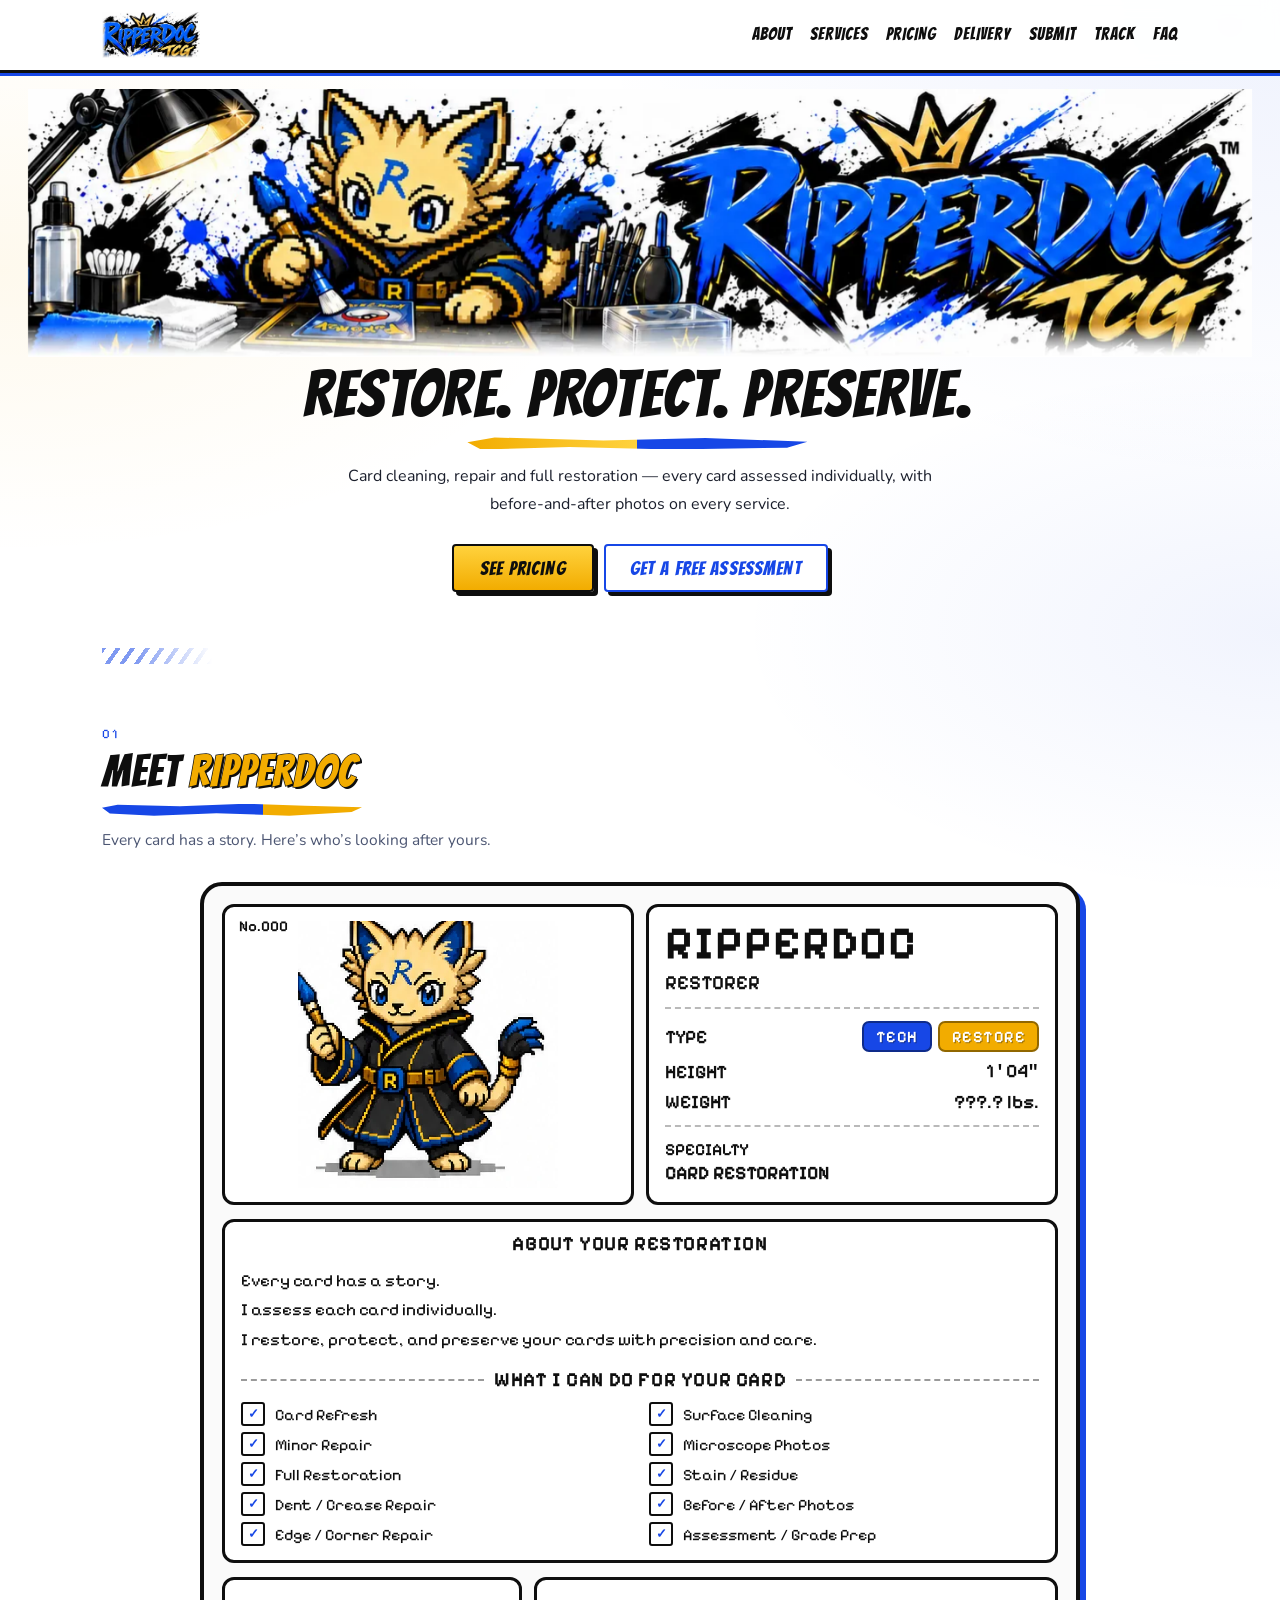
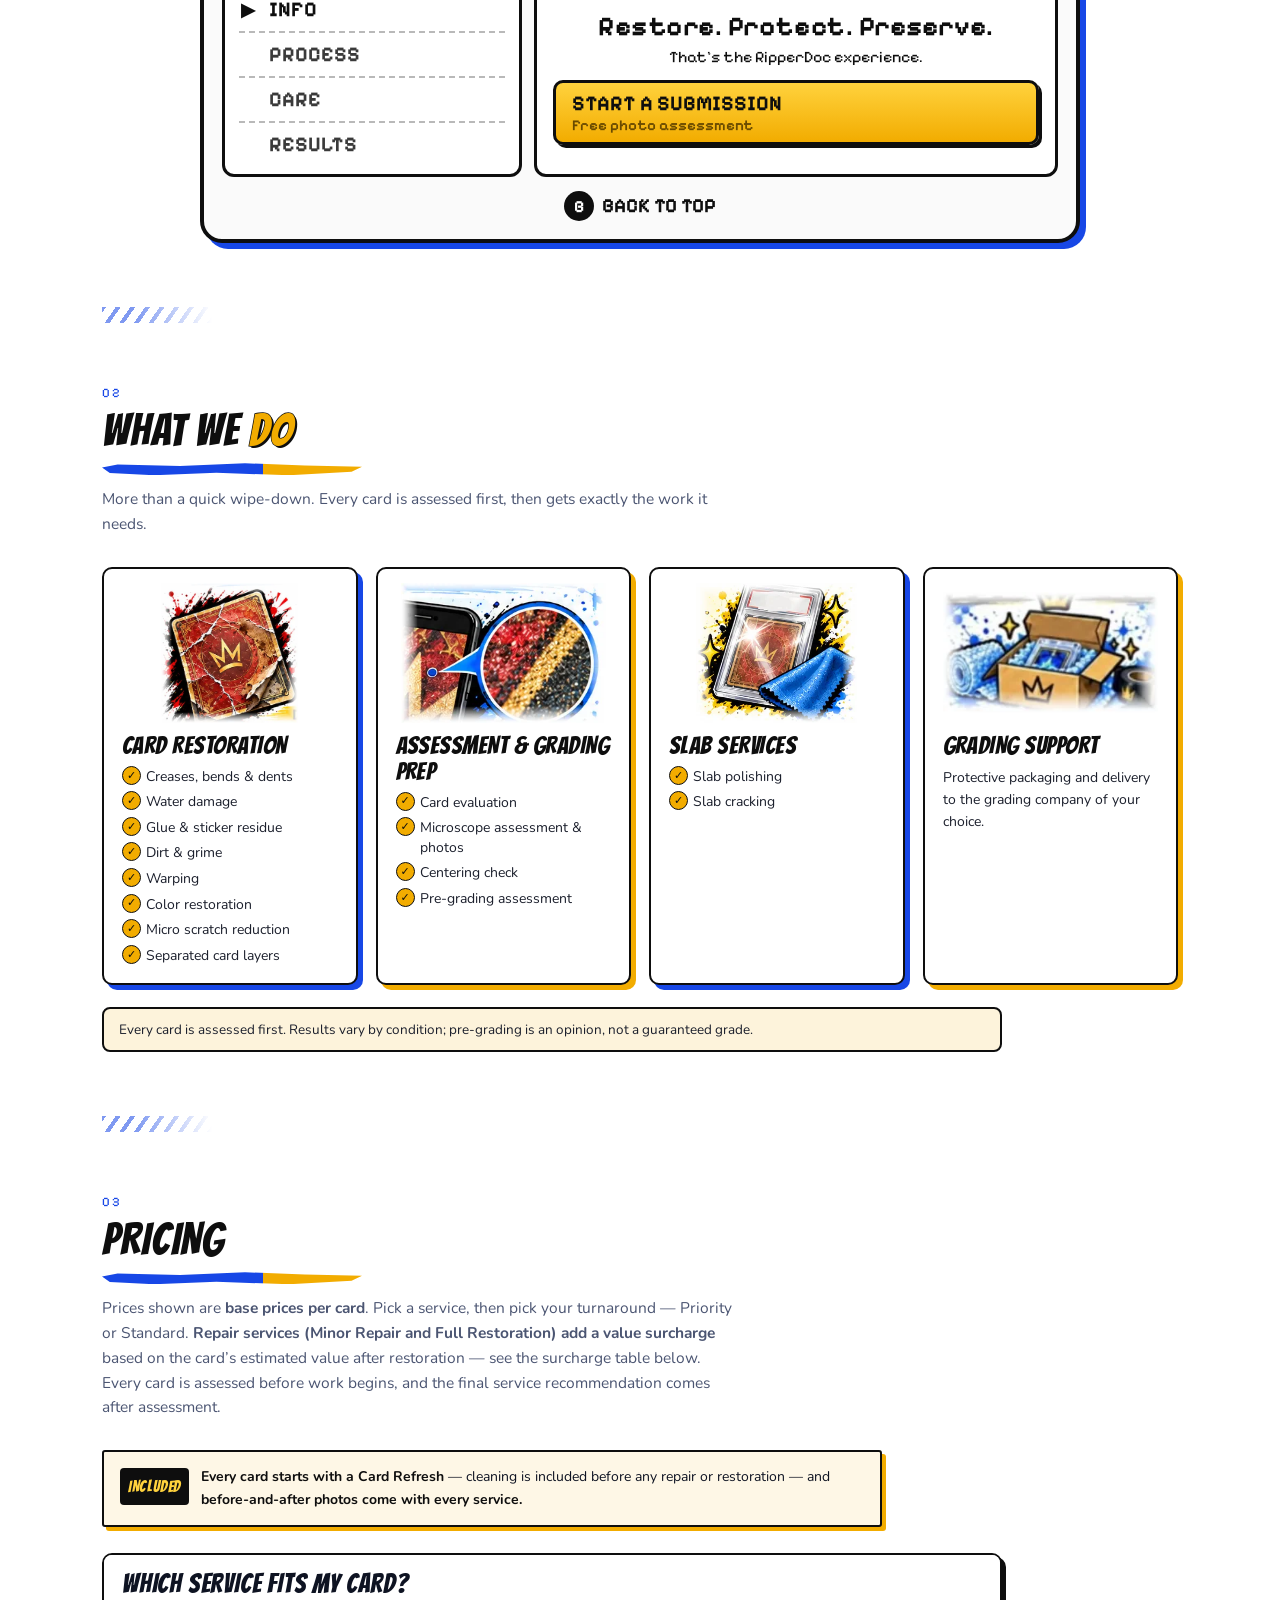
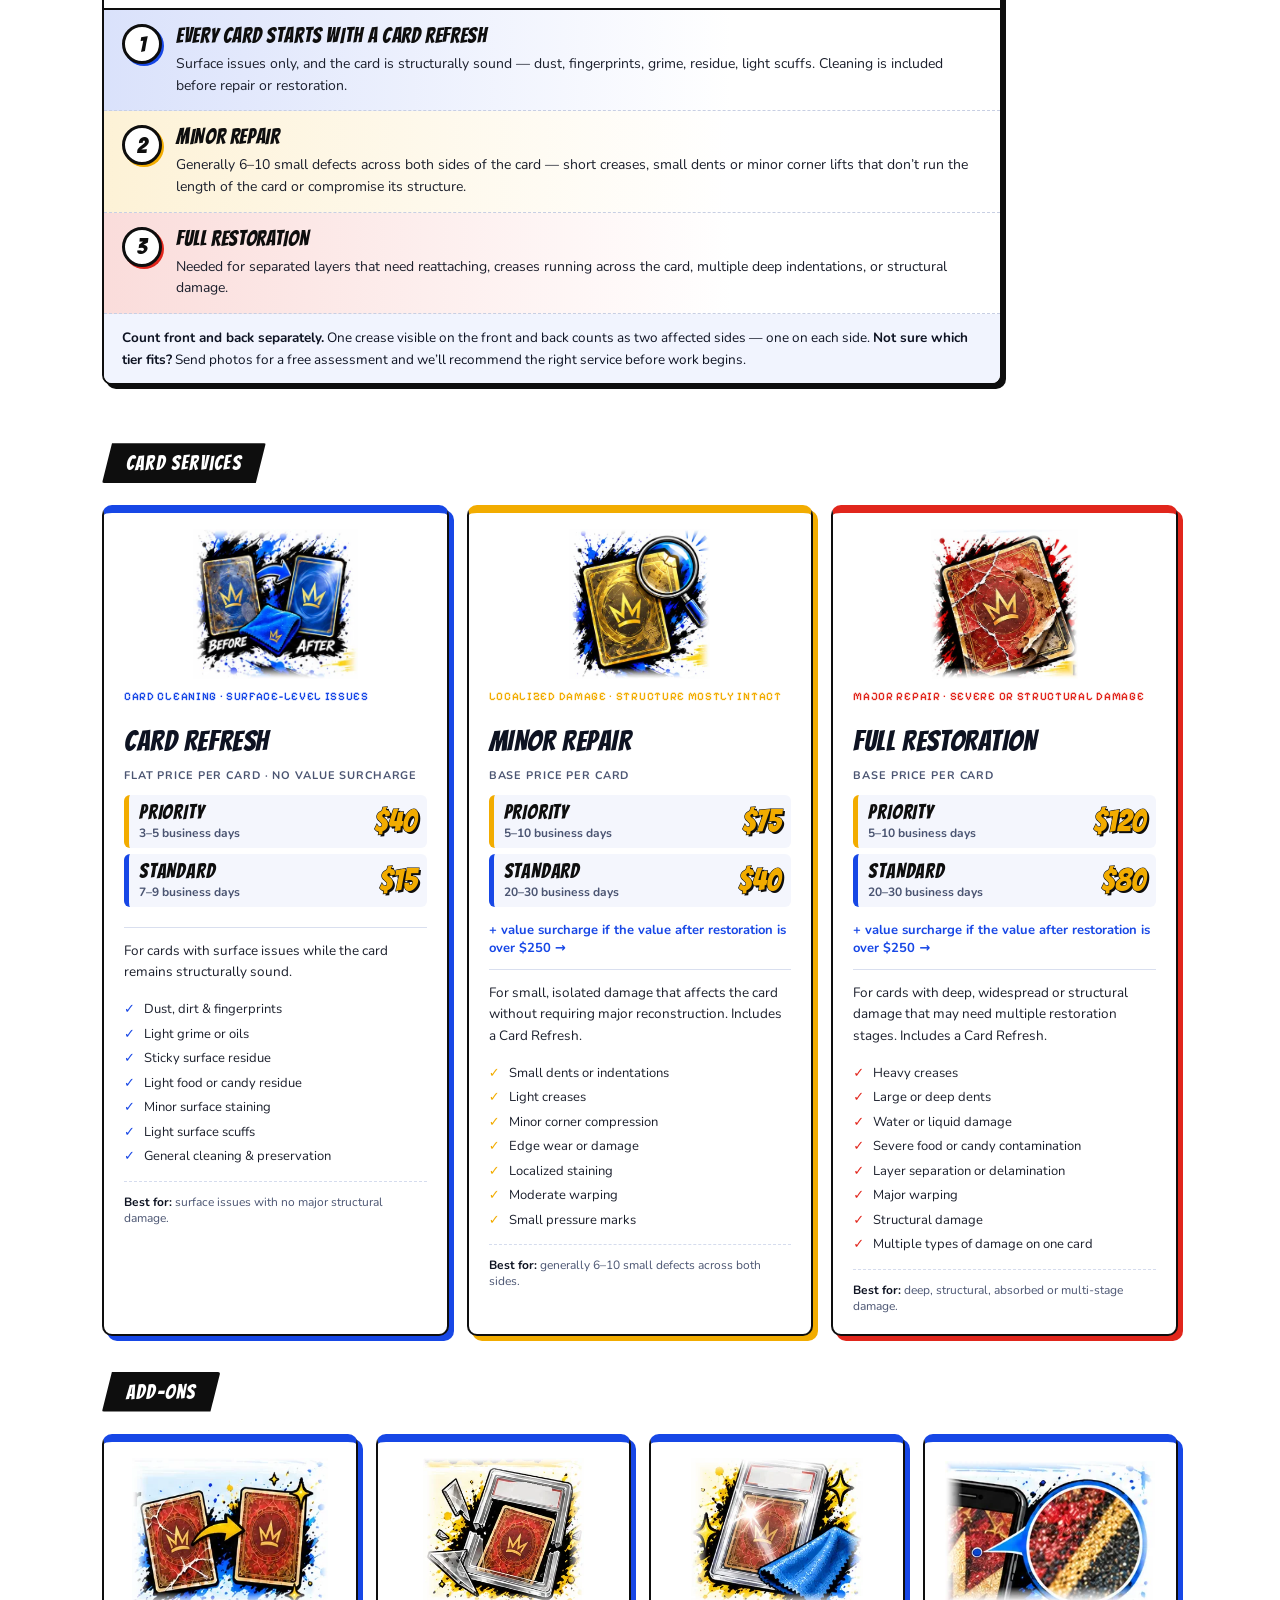
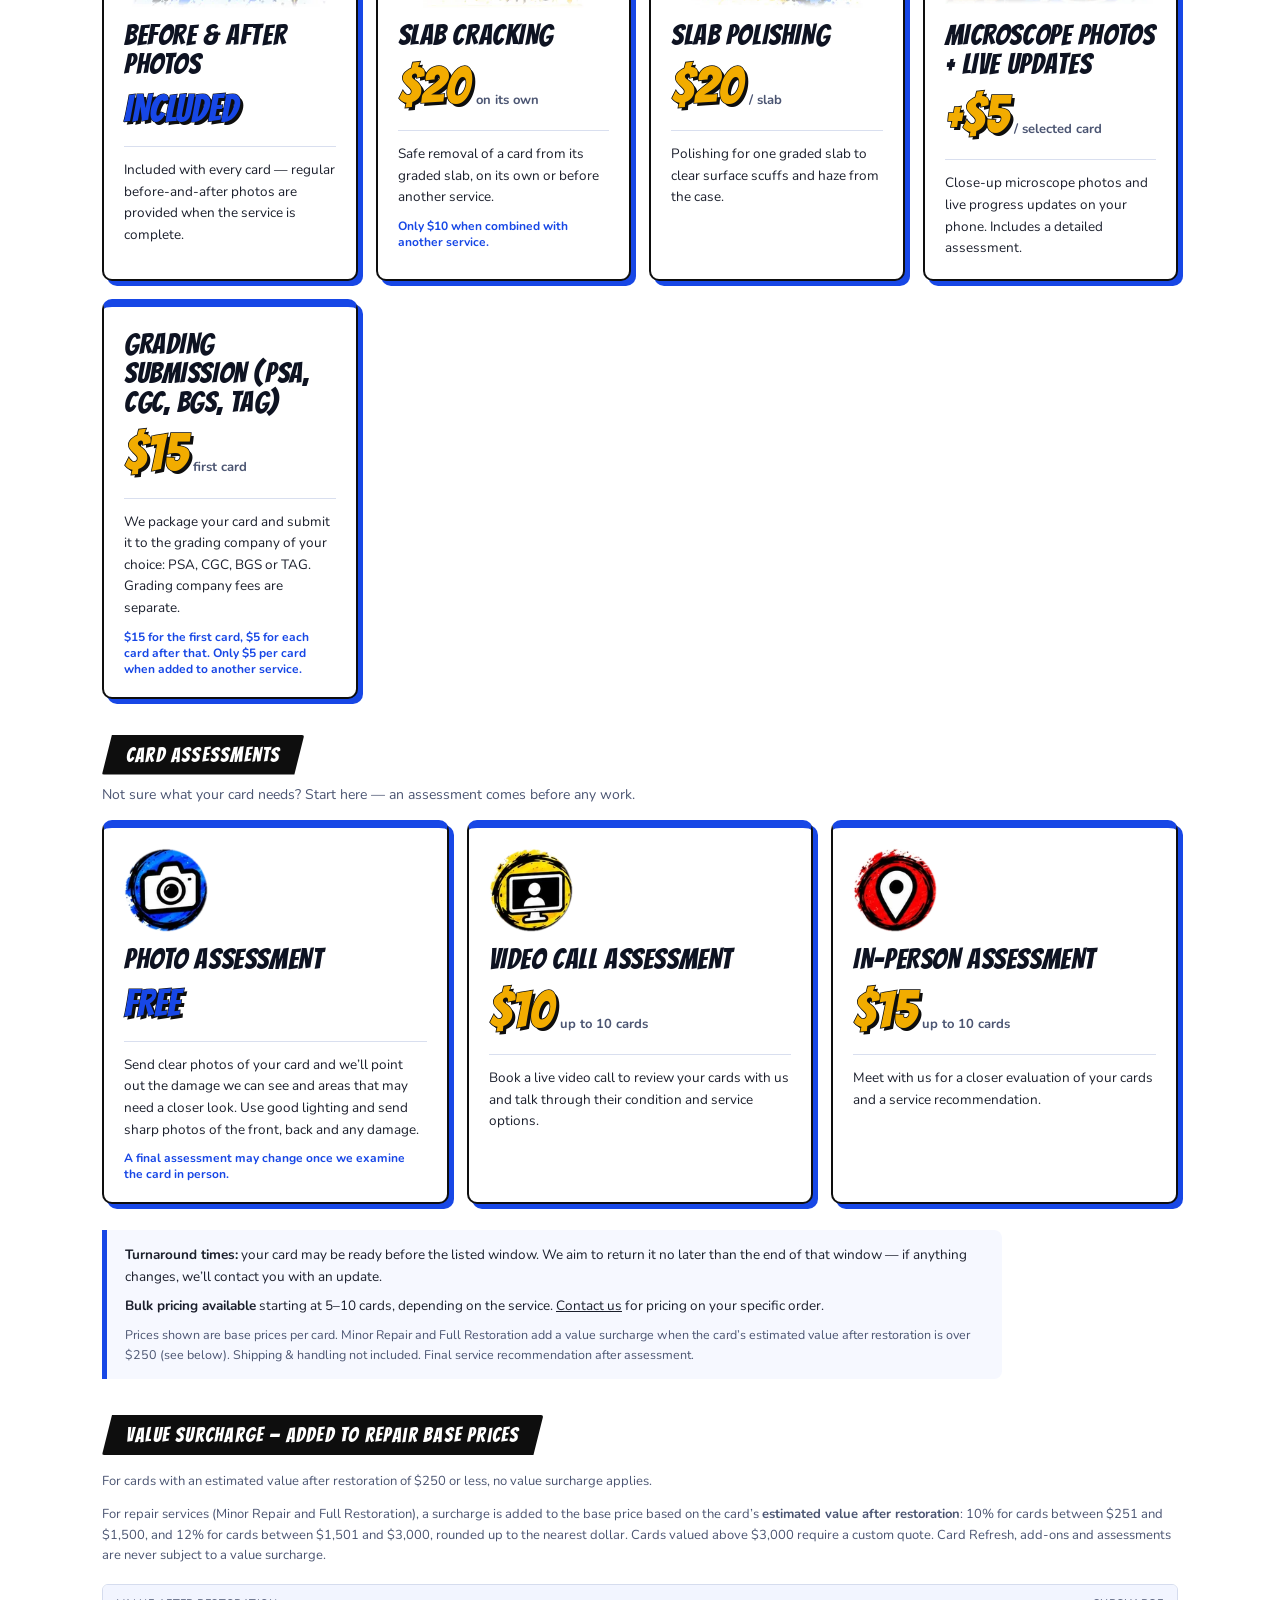
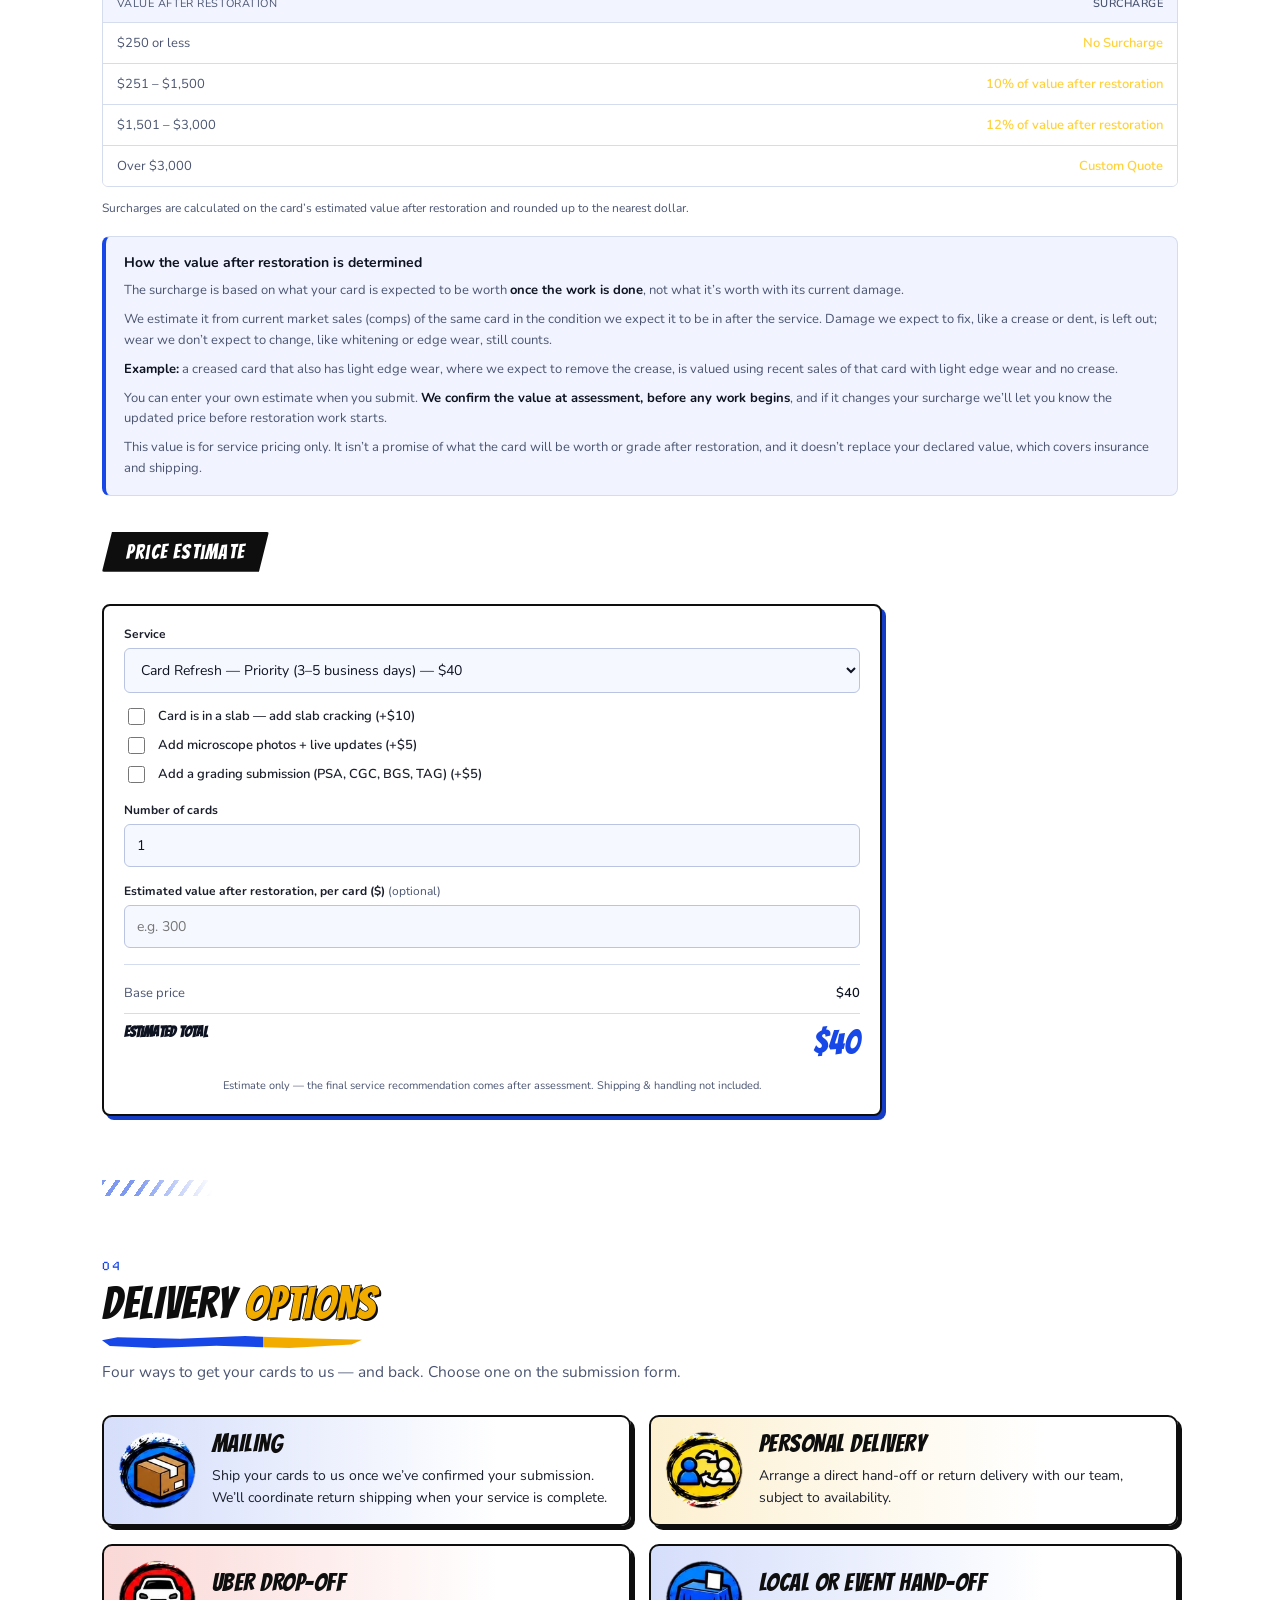
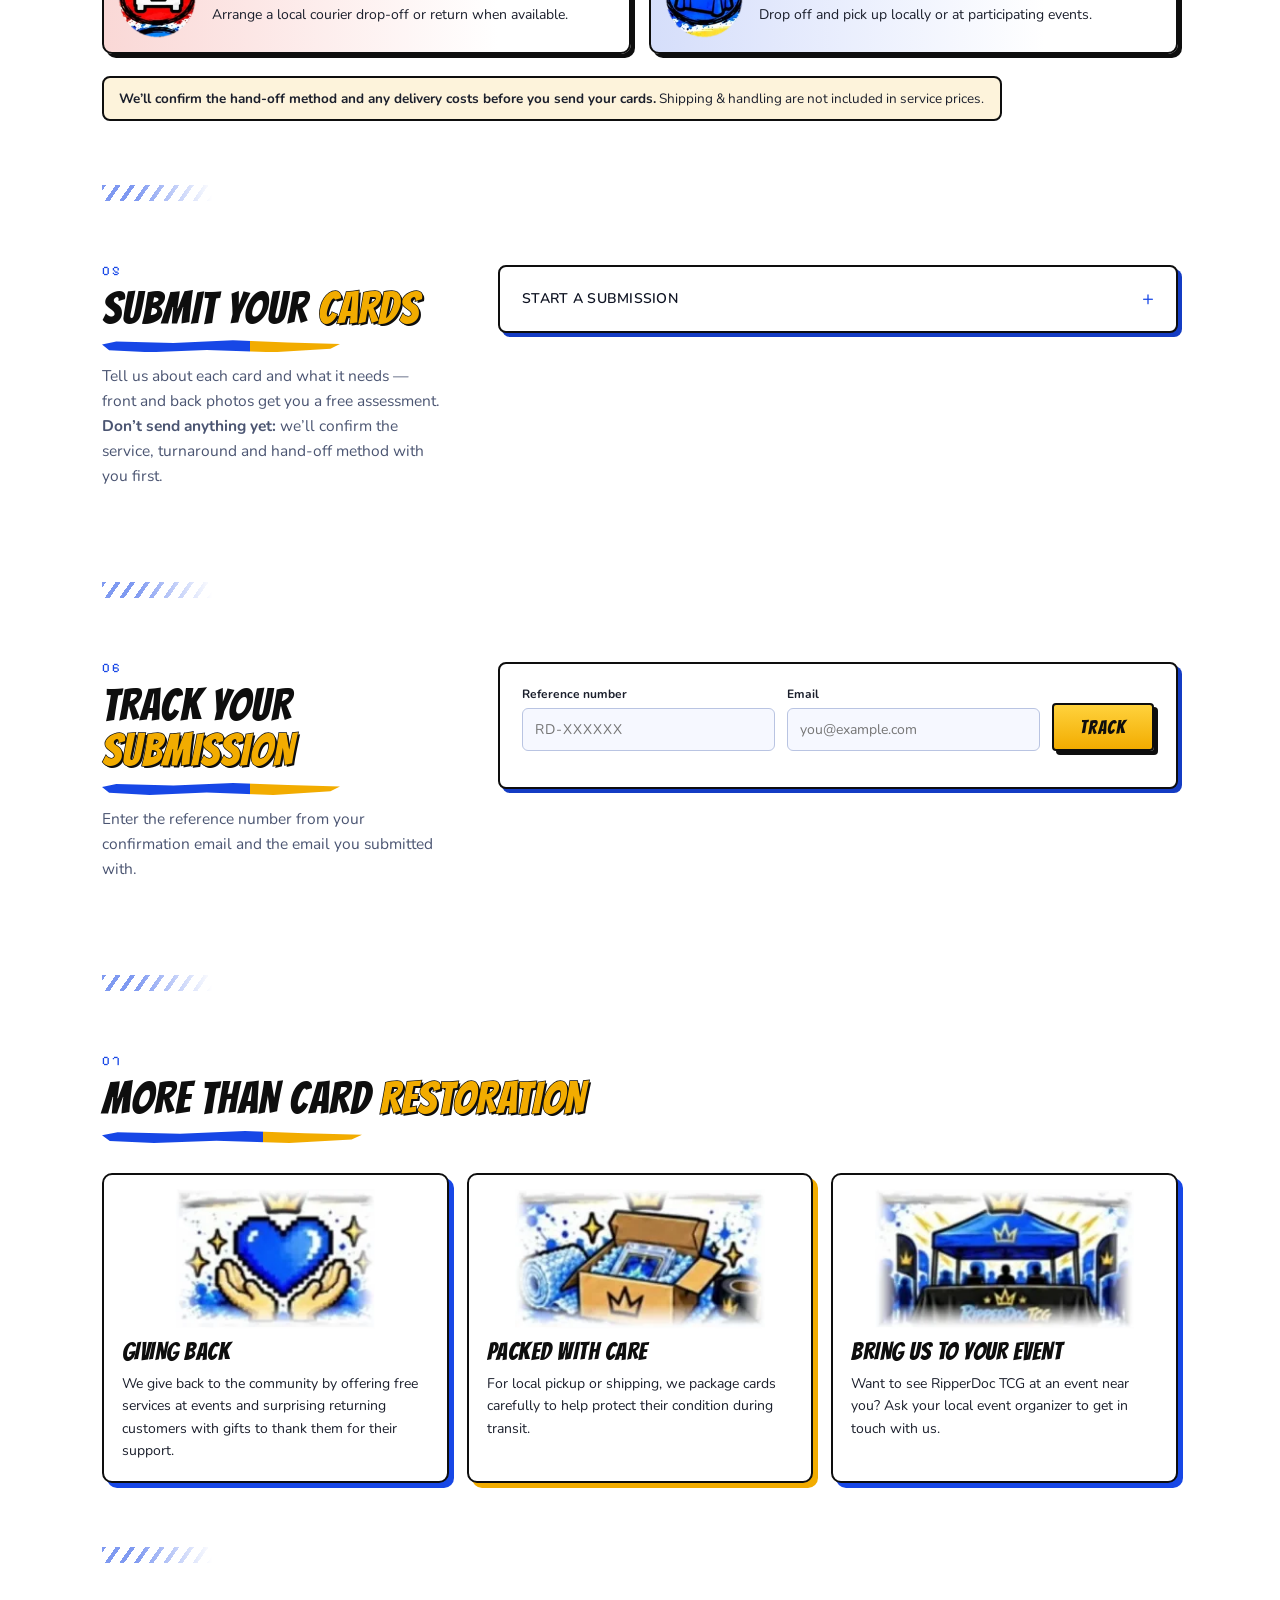
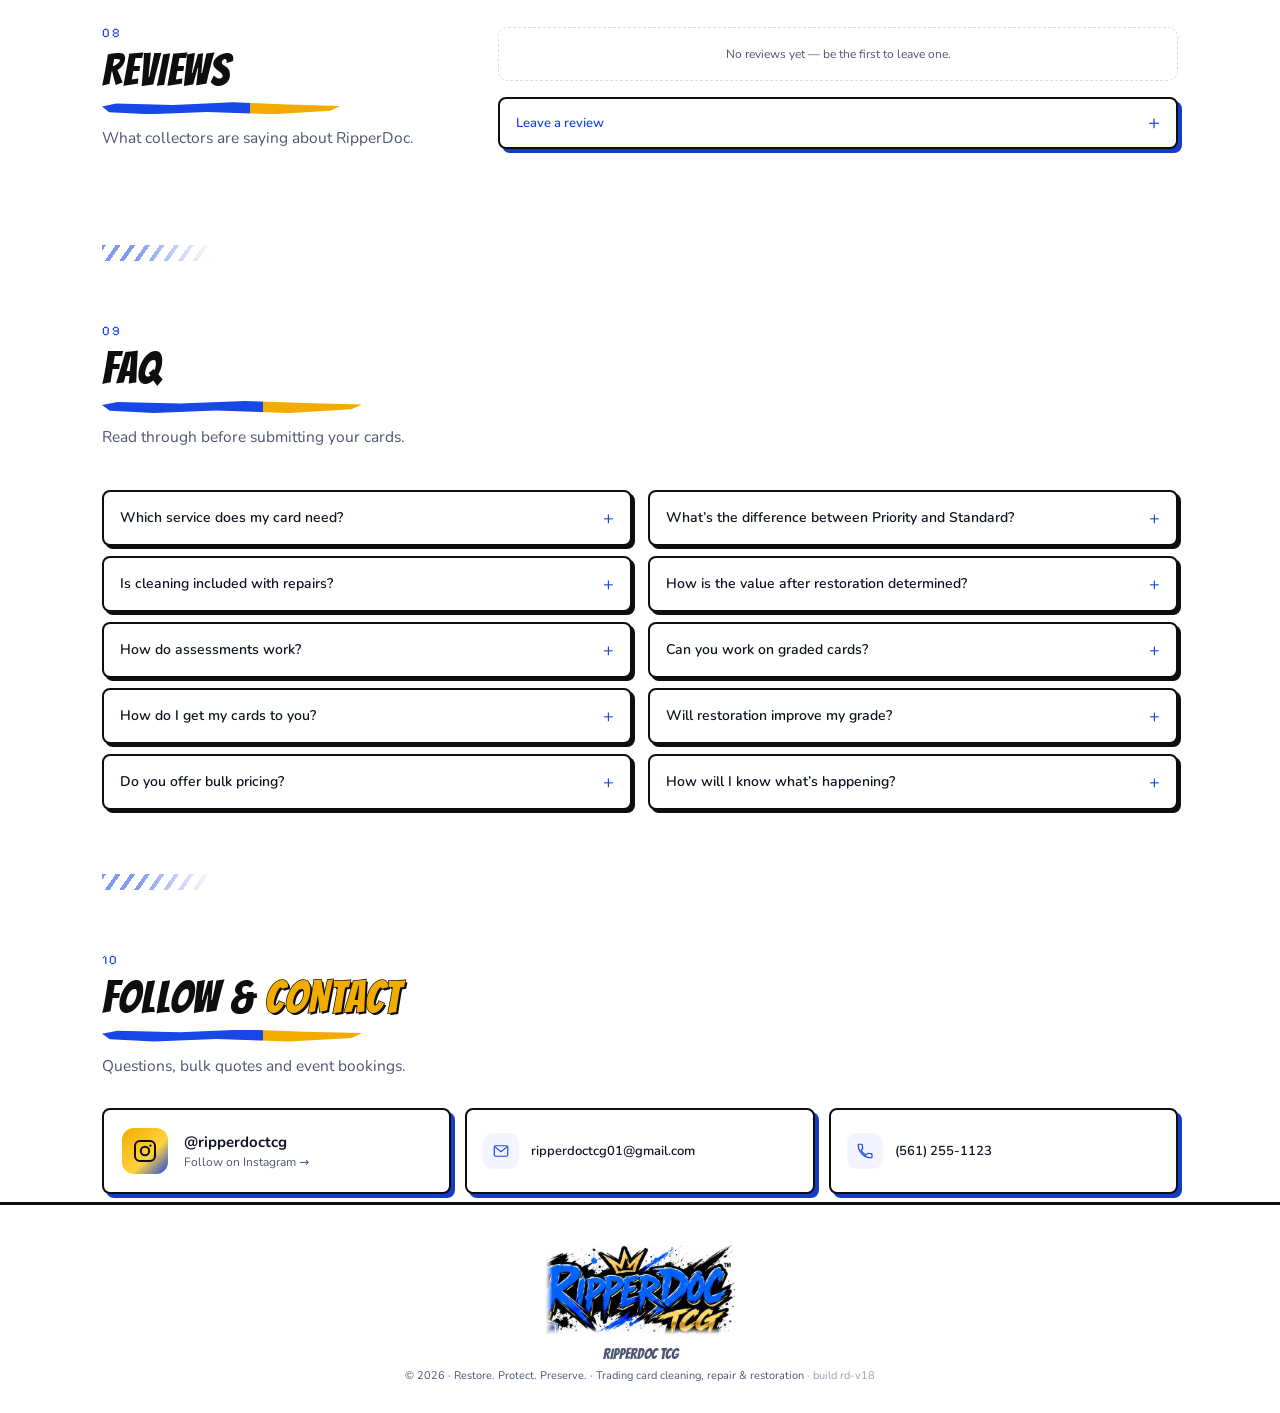
==== index.html @ f9b73795 "Add files via upload" ====
<!DOCTYPE html>
<html lang="en">
<head>
<meta charset="UTF-8">
<meta name="viewport" content="width=device-width, initial-scale=1.0">
<script>
/* =====================================================================
 *  RIPPERDOC TCG — built on the Service Business Website template
 *  Everything client-specific lives in CONFIG below. Edit only this
 *  block to launch a client; the rest of the file is the engine.
 *
 *  Text conventions
 *   • Most text fields accept HTML (<b>, <a>, <br>). Escape & as &amp;.
 *   • Word tokens are filled in everywhere:
 *       {item} {items} {Item} {Items} {ITEM} {ITEMS}   → CONFIG.words
 *       {business}                                       → brand.name
 *   • Prices are plain numbers (35, not "$35").
 *
 *  Must match Code.gs: backend.endpoint (its /exec URL), form.refPrefix
 *  (REF_PREFIX), pricing.referral.discount (REFERRAL_DISCOUNT).
 * ===================================================================== */
const CONFIG = {

  build: 'rd-v18',   // shown in the footer — bump on every upload

  /* ─── Backend + photo uploads ───────────────────────────────────── */
  backend: {
    endpoint: 'https://script.google.com/macros/s/AKfycbyVCmZmKVUKMUuFVguW8E9Ih6gyRdyQmLM8kDz2QN-s7AfRd6bFGVCzKfdfUPDuiOhG/exec',
    cloudinaryCloud: 'oobgsfee',
    cloudinaryPreset: 'rpbeyooz'
  },

  /* ─── Website Settings (owner edits these in the Google Sheet) ─────
     Site Settings · Site Sections · Site Prices · Site Shows · Site News tabs,
     created by setup() in Code.gs. Values below are the defaults the Sheet starts from. */
  cms: { enabled: true },

  /* ─── Page + brand ──────────────────────────────────────────────── */
  meta: {
    title: 'RipperDoc TCG — Trading Card Cleaning, Repair & Restoration',
    description: 'RipperDoc TCG restores, protects and preserves trading cards: card refresh cleaning, minor repair, full restoration, slab services and grading prep. Free photo assessments, choose your turnaround, track every card online.'
  },
  brand: {
    name: 'RipperDoc TCG',
    wordmark: ['RIPPERDOC', 'TCG'],
    logoImage: '[data-uri]',
    logoWithWordmark: false,      // the logo image already spells the name
    footerLogo: true,
    favicon: '[data-uri]',
    footerSummary: 'Restore. Protect. Preserve. · Trading card cleaning, repair &amp; restoration'
  },
  words: { item: 'card', items: 'cards' },

  /* ─── Look: white page, royal blue + gold brush strokes ────────── */
  theme: {
    colors: {
      bg:          '#ffffff',
      panel:       '#ffffff',
      panel2:      '#f2f5ff',
      line:        '#d5dcee',
      text:        '#0e1322',
      muted:       '#4b5572',
      primary:     '#1747e6',   // royal blue (the RipperDoc lettering)
      primaryLight:'#5d8bff',
      accent:      '#1747e6',   // links, labels, numbers
      highlight:   '#f2ac00',   // gold
      highlight2:  '#ffd23d',   // bright gold
      onHighlight: '#0e0e0e',
      onAccent:    '#ffffff',
      success:     '#178a3e',
      danger:      '#d92d20',
      starOff:     '#d6dbe8'
    },
    radius: '6px',
    maxWidth: '1140px',
    variant: 'bold brush',     // bold layout + RipperDoc brush/comic styling
    glow: 0,
    headingTwoTone: true,      // last word of each heading in gold, like "Card CLEANING"
    fonts: {
      display: 'Bangers', displayWeights: '400', displayWeight: 400,
      body:    'Nunito', bodyWeights: '400;600;700;800',
      accent:  'Pixelify Sans', accentWeights: '400;500;600;700', accentFallback: "'Courier New', monospace",
      displayScale: 1.12,
      displayLineHeight: 1.05,
      displayUppercase: true,
      displayItalic: false,
      displayFallback: "'Impact', 'Arial Black', sans-serif"
    }
  },

  layout: {
    // 'events' and 'gallery' are ready to switch on once there are show dates / card photos.
    order: ['hero', 'meet', 'services', 'pricing', 'delivery', 'submit', 'track', 'community', 'reviews', 'faq', 'contact'],
    nav: { meet: 'About', news: 'News', services: 'Services', pricing: 'Pricing', delivery: 'Delivery', submit: 'Submit', track: 'Track', faq: 'FAQ' }
  },

  /* ─── Sections ──────────────────────────────────────────────────── */
  hero: {
    image: '[data-uri]',
    imageAlt: 'RipperDoc, the RipperDoc TCG mascot, restoring a card at his workbench',
    stack: true,
    headline: 'Restore. Protect. Preserve.',
    sub: 'Card cleaning, repair and full restoration — every card assessed individually, with before-and-after photos on every service.',
    ctas: [
      { label: 'See pricing',            href: '#pricing', style: 'primary' },
      { label: 'Get a free assessment',  href: '#submit',  style: 'outline' }
    ]
  },

  /* Game-style profile card, from the RipperDoc info card */
  dex: {
    key: 'meet',
    heading: 'Meet RipperDoc',
    intro: 'Every card has a story. Here’s who’s looking after yours.',
    number: 'No.000',
    name: 'RIPPERDOC',
    title: 'RESTORER',
    image: '[data-uri]',
    imageAlt: 'RipperDoc, a pixel-art restorer in a black and gold robe holding a brush',
    types: [ { label: 'TECH', color: 'blue' }, { label: 'RESTORE', color: 'gold' } ],
    stats: [ ['HEIGHT', '1′04″'], ['WEIGHT', '???.? lbs.'] ],
    specialty: 'CARD RESTORATION',
    tabs: [
      { label: 'INFO', title: 'About your restoration',
        lines: [ 'Every card has a story.', 'I assess each card individually.', 'I restore, protect, and preserve your cards with precision and care.' ],
        checklistTitle: 'What I can do for your card',
        checklist: [ 'Card Refresh', 'Surface Cleaning', 'Minor Repair', 'Microscope Photos', 'Full Restoration', 'Stain / Residue',
                     'Dent / Crease Repair', 'Before / After Photos', 'Edge / Corner Repair', 'Assessment / Grade Prep' ] },
      { label: 'PROCESS', title: 'How your card moves through the lab',
        steps: [ '<b>Assess</b> — free from photos, or by video call or in person. You get a service recommendation before anything happens.',
                 '<b>Confirm</b> — we agree the service, turnaround and hand-off method, and any delivery costs, before you send your card.',
                 '<b>Card Refresh</b> — every card is cleaned first, before any repair or restoration.',
                 '<b>Repair &amp; restore</b> — the approved work only, done in as many careful stages as the card needs.',
                 '<b>Inspect &amp; photograph</b> — final check plus before-and-after photos, then it’s packed with care for its trip home.' ] },
      { label: 'CARE', title: 'Keeping it looking restored',
        lines: [ 'Store restored cards in a penny sleeve and top loader, standing upright, away from heat, humidity and direct sun.',
                 'Cardstock can have “damage memory”: a treated crease or bend can faintly return over time, especially in humid conditions. If that happens, reach out and we’ll take a look.',
                 'Handle by the edges and keep it in its sleeve until it’s headed to a grader or a display case.' ] },
      { label: 'RESULTS', title: 'What to expect',
        lines: [ 'Every card responds differently, so results depend on its condition and the type of damage.',
                 'You’ll see exactly what changed: before-and-after photos come with every service, and microscope photos are available as an add-on.' ],
        note: { title: 'Important note', lines: [ 'Results vary by card condition and damage.', 'Restoration may not be reversible. Risks remain.', 'No grade or value increase is guaranteed.' ] } }
    ],
    tagline: 'Restore. Protect. Preserve.',
    taglineSub: 'That’s the RipperDoc experience.',
    cta: { label: 'Start a submission', sub: 'Free photo assessment', href: '#submit' },
    back: { label: 'BACK TO TOP', href: '#' }
  },

  /* Generic feature blocks (CONFIG.blocks) — each key is a section id usable in layout.order */
  blocks: {
    services: {
      heading: 'What we do',
      intro: 'More than a quick wipe-down. Every card is assessed first, then gets exactly the work it needs.',
      columns: 4,
      items: [
        { title: 'Card restoration', color: 'blue', image: '[data-uri]',
          list: [ 'Creases, bends &amp; dents', 'Water damage', 'Glue &amp; sticker residue', 'Dirt &amp; grime', 'Warping', 'Color restoration', 'Micro scratch reduction', 'Separated card layers' ] },
        { title: 'Assessment &amp; grading prep', color: 'gold', image: '[data-uri]',
          list: [ 'Card evaluation', 'Microscope assessment &amp; photos', 'Centering check', 'Pre-grading assessment' ] },
        { title: 'Slab services', color: 'blue', image: '[data-uri]',
          list: [ 'Slab polishing', 'Slab cracking' ] },
        { title: 'Grading support', color: 'gold', image: '[data-uri]',
          text: 'Protective packaging and delivery to the grading company of your choice.' }
      ],
      footnote: 'Every card is assessed first. Results vary by condition; pre-grading is an opinion, not a guaranteed grade.'
    },
    delivery: {
      heading: 'Delivery options',
      intro: 'Four ways to get your cards to us — and back. Choose one on the submission form.',
      style: 'rows',
      columns: 2,
      items: [
        { title: 'Mailing', color: 'blue', icon: '[data-uri]',
          text: 'Ship your cards to us once we’ve confirmed your submission. We’ll coordinate return shipping when your service is complete.' },
        { title: 'Personal delivery', color: 'gold', icon: '[data-uri]',
          text: 'Arrange a direct hand-off or return delivery with our team, subject to availability.' },
        { title: 'Uber drop-off', color: 'red', icon: '[data-uri]',
          text: 'Arrange a local courier drop-off or return when available.' },
        { title: 'Local or event hand-off', color: 'blue', icon: '[data-uri]',
          text: 'Drop off and pick up locally or at participating events.' }
      ],
      footnote: '<b>We’ll confirm the hand-off method and any delivery costs before you send your cards.</b> Shipping &amp; handling are not included in service prices.'
    },
    community: {
      heading: 'More than card restoration',
      columns: 3,
      items: [
        { title: 'Giving back', color: 'blue', image: '[data-uri]',
          text: 'We give back to the community by offering free services at events and surprising returning customers with gifts to thank them for their support.' },
        { title: 'Packed with care', color: 'gold', image: '[data-uri]',
          text: 'For local pickup or shipping, we package cards carefully to help protect their condition during transit.' },
        { title: 'Bring us to your event', color: 'blue', image: '[data-uri]',
          text: 'Want to see RipperDoc TCG at an event near you? Ask your local event organizer to get in touch with us.' }
      ]
    }
  },

  events: {   // add 'events' to layout.order to show
    heading: 'Catch us at an event',
    intro: 'Hand off cards in person at participating events. Submit the form first and bring your reference number.',
    emptyText: 'No events on the calendar right now — check back soon.',
    linkLabel: 'Details / directions →',
    hidePast: true,
    items: []
  },

  about: { heading: 'About', image: '', imageAlt: '', paragraphs: [], closing: '' },   // replaced by the dex profile above

  gallery: {   // add 'gallery' to layout.order once there are card photos
    mode: 'reel', speed: 38,
    heading: 'Recently on the bench',
    intro: 'A few of the cards that have come through lately.',
    items: []
  },

  /* Pricing from RipperDoc's price sheets */
  pricing: {
    heading: 'Pricing',
    layout: 'cards',
    unit: '/ card',
    intro: 'Prices shown are <b>base prices per card</b>. Pick a service, then pick your turnaround — Priority or Standard. <b>Repair services (Minor Repair and Full Restoration) add a value surcharge</b> based on the card’s estimated value after restoration — see the surcharge table below. Every card is assessed before work begins, and the final service recommendation comes after assessment.',
    currency: '$',
    serviceGroups: true,       // group the service dropdowns by section
    notice: {
      show: true,
      tag: 'INCLUDED',
      html: '<b>Every card starts with a Card Refresh</b> — cleaning is included before any repair or restoration — and <b>before-and-after photos come with every service.</b>'
    },
    guide: {
      title: 'Which service fits my card?',
      steps: [
        { color: 'blue', title: 'Every card starts with a Card Refresh',
          text: 'Surface issues only, and the card is structurally sound — dust, fingerprints, grime, residue, light scuffs. Cleaning is included before repair or restoration.' },
        { color: 'gold', title: 'Minor Repair',
          text: 'Generally 6–10 small defects across both sides of the card — short creases, small dents or minor corner lifts that don’t run the length of the card or compromise its structure.' },
        { color: 'red', title: 'Full Restoration',
          text: 'Needed for separated layers that need reattaching, creases running across the card, multiple deep indentations, or structural damage.' }
      ],
      note: '<b>Count front and back separately.</b> One crease visible on the front and back counts as two affected sides — one on each side. <b>Not sure which tier fits?</b> Send photos for a free assessment and we’ll recommend the right service before work begins.'
    },
    groups: [
      { label: 'Card services', surcharge: false, tiers: [
        { title: 'Card Refresh', kicker: 'Card cleaning · surface-level issues', color: 'blue', image: '[data-uri]',
          speeds: [ { label: 'Priority', days: '3–5 business days', price: 40 },
                    { label: 'Standard', days: '7–9 business days', price: 15 } ],
          desc: 'For cards with surface issues while the card remains structurally sound.',
          includes: [ 'Dust, dirt &amp; fingerprints', 'Light grime or oils', 'Sticky surface residue', 'Light food or candy residue',
                      'Minor surface staining', 'Light surface scuffs', 'General cleaning &amp; preservation' ],
          bestFor: 'surface issues with no major structural damage.' },
        { title: 'Minor Repair', kicker: 'Localized damage · structure mostly intact', color: 'gold', image: '[data-uri]',
          speeds: [ { label: 'Priority', days: '5–10 business days', price: 75 },
                    { label: 'Standard', days: '20–30 business days', price: 40 } ],
          desc: 'For small, isolated damage that affects the card without requiring major reconstruction. Includes a Card Refresh.',
          includes: [ 'Small dents or indentations', 'Light creases', 'Minor corner compression', 'Edge wear or damage',
                      'Localized staining', 'Moderate warping', 'Small pressure marks' ],
          bestFor: 'generally 6–10 small defects across both sides.', surcharge: true },
        { title: 'Full Restoration', kicker: 'Major repair · severe or structural damage', color: 'red', image: '[data-uri]',
          speeds: [ { label: 'Priority', days: '5–10 business days', price: 120 },
                    { label: 'Standard', days: '20–30 business days', price: 80 } ],
          desc: 'For cards with deep, widespread or structural damage that may need multiple restoration stages. Includes a Card Refresh.',
          includes: [ 'Heavy creases', 'Large or deep dents', 'Water or liquid damage', 'Severe food or candy contamination',
                      'Layer separation or delamination', 'Major warping', 'Structural damage', 'Multiple types of damage on one card' ],
          bestFor: 'deep, structural, absorbed or multi-stage damage.', surcharge: true }
      ]},
      { label: 'Add-ons', surcharge: false, tiers: [
        { title: 'Before &amp; after photos', image: '[data-uri]', priceLabel: 'Included', unit: '', selectable: false,
          desc: 'Included with every card — regular before-and-after photos are provided when the service is complete.' },
        { addonRef: 0 },
        { title: 'Slab polishing', image: '[data-uri]', price: 20, unit: '/ slab', noAddons: true,
          desc: 'Polishing for one graded slab to clear surface scuffs and haze from the case.' },
        { addonRef: 1 },
        { addonRef: 2 }
      ]},
      { label: 'Card assessments', intro: 'Not sure what your card needs? Start here — an assessment comes before any work.', surcharge: false, tiers: [
        { title: 'Photo assessment', icon: '[data-uri]', priceLabel: 'Free', unit: '', selectable: false,
          desc: 'Send clear photos of your card and we’ll point out the damage we can see and areas that may need a closer look. Use good lighting and send sharp photos of the front, back and any damage.',
          sub: 'A final assessment may change once we examine the card in person.' },
        { title: 'Video call assessment', icon: '[data-uri]', price: 10, unit: 'up to 10 cards', selectable: false,
          desc: 'Book a live video call to review your cards with us and talk through their condition and service options.' },
        { title: 'In-person assessment', icon: '[data-uri]', price: 15, unit: 'up to 10 cards', selectable: false,
          desc: 'Meet with us for a closer evaluation of your cards and a service recommendation.' }
      ]}
    ],
    addons: [
      { title: 'Slab cracking', price: 20, comboPrice: 10, image: '[data-uri]', unit: 'on its own',
        desc: 'Safe removal of a card from its graded slab, on its own or before another service.',
        calcCheckbox: 'Card is in a slab — add slab cracking', formCheckbox: 'Card is in a slab — crack it out first', calcLine: 'Slab cracking' },
      { title: 'Microscope photos + live updates', price: null, comboPrice: 5, image: '[data-uri]', unit: '/ selected card',
        desc: 'Close-up microscope photos and live progress updates on your phone. Includes a detailed assessment.',
        calcCheckbox: 'Add microscope photos + live updates', formCheckbox: 'Add microscope photos + live updates', calcLine: 'Microscope photos' },
      { title: 'Grading submission (PSA, CGC, BGS, TAG)', price: 15, nextPrice: 5, comboPrice: 5, unit: 'first card',
        desc: 'We package your card and submit it to the grading company of your choice: PSA, CGC, BGS or TAG. Grading company fees are separate.',
        calcCheckbox: 'Add a grading submission (PSA, CGC, BGS, TAG)', formCheckbox: 'Submit it for grading (PSA, CGC, BGS, TAG)', calcLine: 'Grading submission' }
    ],
    notes: [
      '<b>Turnaround times:</b> your card may be ready before the listed window. We aim to return it no later than the end of that window — if anything changes, we’ll contact you with an update.',
      '<b>Bulk pricing available</b> starting at 5–10 cards, depending on the service. <a href="#contact">Contact us</a> for pricing on your specific order.',
      'Prices shown are base prices per card. Minor Repair and Full Restoration add a value surcharge when the card’s estimated value after restoration is over $250 (see below). Shipping &amp; handling not included. Final service recommendation after assessment.'
    ],
    bulk: { bands: [] },
    surcharge: {               // card-value surcharge on repair services (same rules as Restored Rarity). MUST match SURCHARGE in Code.gs
      show: true,
      groupLabel: 'Value surcharge — added to repair base prices',
      explainer: [
        'For cards with an estimated value after restoration of $250 or less, no value surcharge applies.',
        'For repair services (Minor Repair and Full Restoration), a surcharge is added to the base price based on the card’s <b>estimated value after restoration</b>: 10% for cards between $251 and $1,500, and 12% for cards between $1,501 and $3,000, rounded up to the nearest dollar. Cards valued above $3,000 require a custom quote. Card Refresh, add-ons and assessments are never subject to a value surcharge.'
      ],
      bands: [ { upTo: 250, rate: 0 }, { upTo: 1500, rate: 0.10 }, { upTo: 3000, rate: 0.12 } ],
      customAbove: true,
      valueHeader: 'Value after restoration', feeHeader: 'Surcharge',
      rateSuffix: 'of value after restoration', freeLabel: 'No Surcharge', customLabel: 'Custom Quote',
      note: 'Surcharges are calculated on the card’s estimated value after restoration and rounded up to the nearest dollar.',
      basis: {
        title: 'How the value after restoration is determined',
        p: [
          'The surcharge is based on what your card is expected to be worth <b>once the work is done</b>, not what it’s worth with its current damage.',
          'We estimate it from current market sales (comps) of the same card in the condition we expect it to be in after the service. Damage we expect to fix, like a crease or dent, is left out; wear we don’t expect to change, like whitening or edge wear, still counts.',
          '<b>Example:</b> a creased card that also has light edge wear, where we expect to remove the crease, is valued using recent sales of that card with light edge wear and no crease.',
          'You can enter your own estimate when you submit. <b>We confirm the value at assessment, before any work begins</b>, and if it changes your surcharge we’ll let you know the updated price before restoration work starts.',
          'This value is for service pricing only. It isn’t a promise of what the card will be worth or grade after restoration, and it doesn’t replace your declared value, which covers insurance and shipping.'
        ]
      }
    },
    referral: {
      enabled: false,            // turn on (and fill the Referral Codes tab) to offer codes
      discount: 0.10,
      okMsg: '✓ Code applied — {pct}% off.',
      badMsg: 'Code not recognized — you can still submit, we’ll double-check on our end.'
    },
    calculator: {
      show: true,
      label: 'Price estimate',
      qtyLabel: 'Number of {items}',
      defaultHint: 'Estimate only — the final service recommendation comes after assessment. Shipping &amp; handling not included.',
      multiHint: 'Assumes the same service and value for each {item}. Ask about bulk pricing for 5+ cards.',
      valueLabel: 'Estimated value after restoration, per card ($)',
      valuePlaceholder: 'e.g. 300',
      noSurchargeHint: 'Card Refresh, add-ons and assessments have no value surcharge. Estimate only — the final service recommendation comes after assessment.',
      customQuoteHint: 'Cards with an estimated value after restoration above {max} need a custom quote — reach out directly for pricing.'
    }
  },
  tool: {   // centering calculator — add 'tool' to layout.order to show
    heading: 'Centering calculator',
    intro: 'Measure each border, front and back, to see your exact centering and which grades it qualifies for.',
    openLabel: 'Open the centering calculator',
    hint: 'Enter border measurements in any unit — mm, inches, 64ths — as long as you stay consistent.',
    footnote: 'Centering only. Corners, edges and surface are graded separately.',
    frontFrame: 'linear-gradient(162deg, #ffe07a, #f2ac00 55%, #b97f00)',
    backFrame:  'linear-gradient(162deg, #2f5cff, #1747e6 55%, #0c2a99)',
    frontImage: '', backImage: '',
    borders: { front: { H: 7.9, V: 6.2 }, back: { H: 9.9, V: 7.6 } },
    standards: {
      PSA: { label: 'PSA', below: 'Below PSA 8', tiers: [
        { grade: 'PSA 10', name: 'Gem Mint', front: 55, back: 75 },
        { grade: 'PSA 9',  name: 'Mint',     front: 60, back: 90 },
        { grade: 'PSA 8',  name: 'NM-MT',    front: 65, back: 90 } ]}
    }
  },

  form: {
    heading: 'Submit your cards',
    intro: 'Tell us about each card and what it needs — front and back photos get you a free assessment. <b>Don’t send anything yet:</b> we’ll confirm the service, turnaround and hand-off method with you first.',
    openLabel: 'Start a submission',
    refPrefix: 'RD-',          // must match REF_PREFIX in Code.gs
    deliveryLabel: 'How will your cards get to us?',
    deliveryOptions: [
      { id: 'ship',     value: 'Ship (mail)',                 label: 'Mailing — ship them in', hint: 'Returned by mail', address: true },
      { id: 'hand',     value: 'Hand-off: personal delivery', label: 'Personal delivery', hint: 'Direct hand-off with our team, subject to availability', hand: true },
      { id: 'courier',  value: 'Hand-off: Uber drop-off',     label: 'Uber drop-off', hint: 'Local courier drop-off or return when available', hand: true, address: true },
      { id: 'event',    value: 'Hand-off: local or event',    label: 'Local or event hand-off', hint: 'Drop off and pick up locally or at participating events', hand: true }
    ],
    shipLabel: 'Mailing — ship them in',
    handLabel: 'Hand-off',
    addressLabel: 'Return address',
    addressHint: '(for returning your {item})',
    addressPlaceholder: 'Street address, City, State, ZIP',
    insured: { show: true, label: 'Request insured return shipping',
               hint: 'Shipping cost depends on declared value and is confirmed with you before it’s charged.' },
    referralLabel: 'Referral code',
    referralPlaceholder: 'e.g. CODE123',
    itemNameLabel: 'Card / Character',
    itemNamePlaceholder: 'Start typing, e.g. Charizard',
    extraFields: [],   // set and card number come from the card lookup (start typing a card name)
    concerns: {
      label: 'Condition / areas of concern',
      options: ['Dirt / fingerprints', 'Residue / stains', 'Scratches / scuffs', 'Dents', 'Creases', 'Warping / bends',
                'Corner / edge damage', 'Water damage', 'Layer separation', 'In a slab'],
      otherLabel: 'Other (describe)',
      noteLabel: 'Concerns'
    },
    value: { show: true, label: 'Declared value ($) <span class="hint-inline">— current condition, for insurance</span>', placeholder: 'e.g. 300' },
    restoredValue: { show: true, label: 'Estimated value after restoration ($) <span class="hint-inline">(optional)</span>', placeholder: 'e.g. 500',
                     hint: 'Sets the value surcharge on repairs. Your best guess of what the card will be worth once it’s fixed — we confirm it at assessment. <a href="#value-basis">How it’s determined</a>' },
    serviceLabel: 'Service + turnaround',
    servicePlaceholder: 'Choose a service and speed',
    notesLabel: 'Anything else we should know',
    photos: { show: true, label: 'Photos', front: 'Front', back: 'Back',
              detailsButton: '+ Add damage close-ups',
              detailsHint: 'Good lighting and sharp close-ups of any damage help us assess accurately.' },
    addItemLabel: '+ Add another {item}',
    submitLabel: 'Submit cards',
    paymentNote: 'Your estimate is confirmed after assessment. We’ll confirm the final service, turnaround, hand-off method and any delivery costs with you before you send your cards. Payment details are shared directly before your cards are returned.',
    messages: {
      missingItem: 'Please fill in the {item} name and service for each {item}.',
      missingName: 'Please fill in your name.',
      needContact: 'Please leave an email or phone number so we can reach you.',
      needTerms:   'Please read the Terms &amp; Conditions above and click I AGREE before submitting.',
      uploading:   'Please wait for your photos to finish uploading before submitting.',
      successEmail:'Submitted {count}! Your reference number is <b>{ref}</b>. A confirmation email is on its way to {email} — please don’t ship your cards until we contact you. You can check progress anytime in Track Your Submission below.',
      successPhone:'Submitted {count}! Your reference number is <b>{ref}</b> — save it. We’ll follow up by phone; please don’t send your cards until we contact you.',
      successEmailHand:'Submitted {count}! Your reference number is <b>{ref}</b>. A confirmation email is on its way to {email}. We’ll reach out to confirm your hand-off and any delivery costs — please hold onto your cards until then.',
      successPhoneHand:'Submitted {count}! Your reference number is <b>{ref}</b> — save it. We’ll call to confirm your hand-off and any delivery costs — please hold onto your cards until then.',
      error:       'Something went wrong saving your submission. Please try again, or {fallback}.',
      notConnected:'Submissions aren’t connected yet (no backend endpoint set).',
      photoFailed: 'That photo didn’t upload — please try selecting it again.',
      photosOff:   'Photo uploads aren’t set up yet — you can still submit without photos.'
    }
  },

  /* Terms & Conditions and Waiver of Liability — built from the template terms,
     adapted for RipperDoc (turnaround tiers, assessments, slab services, courier hand-offs, grading support).
     Draft for the owner to review; not legal advice. Effective date set Nov 4 2026. Section 30 set to Florida (county not named). Still to confirm with RipperDoc: the
     30-day redo window, 7-day claims window, $5/card/month storage after 30 days and 90-day abandonment. */
  terms: {
    "title": "Terms &amp; Conditions and Waiver of Liability",
    "effectiveDate": "November 4, 2026",
    "intro": [
      "Please read carefully before submitting your request.",
      "These Terms &amp; Conditions and Waiver of Liability (“Terms”) are an agreement between you and {business} (“we,” “us”). They apply to every card you submit for assessment or service, however it reaches us.",
      "By clicking “I Agree” below and submitting a service request to {business}, you confirm that you have read, understand, and agree to these Terms."
    ],
    "sections": [
      {
        "h": "1. Authorization to Perform Services",
        "p": [
          "By submitting cards to {business}, you represent that you are the lawful owner of the cards or are otherwise authorized by the owner to request services, and that no submitted card is stolen, counterfeit, or the subject of an ownership dispute.",
          "You confirm that you are at least 18 years old, or that a parent or legal guardian is submitting on your behalf and agrees to these Terms.",
          "You authorize {business} to perform the assessment, cleaning, repair, restoration, slab, and grading-support services that you approve for your submission.",
          "Depending on the selected service and the condition of the card, services may include surface cleaning, residue and stain removal, scratch and scuff reduction, dent and crease repair, corner and edge repair, flattening and warp correction, color restoration, layer reattachment, slab cracking or polishing, and other techniques reasonably necessary to perform the approved service."
        ]
      },
      {
        "h": "2. Assessments",
        "p": [
          "Photo assessments are free and are based only on the photos you provide. Video call and in-person assessments are offered at the prices shown on our website.",
          "Any assessment, service recommendation, or pre-grading opinion is an opinion based on what can be observed at the time. <strong>A final assessment may change once the card is examined in person</strong>, and the final service recommendation is confirmed after that examination."
        ]
      },
      {
        "h": "3. Inherent Risks of Card Restoration",
        "p": [
          "Trading cards are delicate, layered collectibles, often decades old. Cleaning, repairing, or restoring a card, especially an already damaged card, involves inherent risk.",
          "Even when reasonable care is exercised, services may result in unintended changes to a card’s surface, foil or holo layer, gloss, texture, printing, color, edges, corners, layers, adhesives, or other materials.",
          "Pre-existing, underlying, or previously hidden damage (including prior repairs, weakened card stock, and print defects) may also become more apparent during or after service.",
          "Some changes may be an unavoidable consequence of attempting to correct existing damage and do not necessarily indicate that a service was improperly performed.",
          "<strong>By authorizing services, you acknowledge and accept the inherent risks reasonably associated with the approved procedures, and you submit cards at your own risk. Restoration may not be reversible.</strong>",
          "Nothing in these Terms is intended to waive or limit liability that cannot legally be waived or limited under applicable law."
        ]
      },
      {
        "h": "4. Restoration, Not Alteration",
        "p": [
          "The objective of {business} is to restore, protect, and preserve the original card while achieving the best result the card will realistically allow.",
          "Restoration does not mean manufacturing a perfect card, and {business} cannot guarantee that all evidence of previous damage will disappear.",
          "A repaired crease, for example, may still leave surface scarring, foil disruption, rubs, texture changes, or other visible evidence of the original damage even when it has been substantially improved. Some conditions, such as paper loss, deep staining, water damage, and heavy whitening, may improve only partially or not at all."
        ]
      },
      {
        "h": "5. Damage Memory &amp; Long-Term Results",
        "p": [
          "Trading cards are composed of layered materials that may retain “damage memory.”",
          "In some cases, a crease, bend, indentation, warp, lift, or other previously repaired defect may partially or faintly reappear days, weeks, or months after service.",
          "This may occur due to the severity of the original damage, card construction, manufacturing processes, adhesive quality, environmental conditions, storage conditions, temperature, humidity, or other factors. The reappearance of a defect does not necessarily indicate that the service was improperly performed.",
          "If a repaired defect resurfaces within 30 days of the card’s return, contact {business} so the card can be evaluated. When appropriate, and at {business}’s discretion, an additional round of the same service may be performed at no additional service charge. You remain responsible for applicable shipping or delivery costs unless otherwise agreed."
        ]
      },
      {
        "h": "6. No Guarantee of Restoration Results",
        "p": [
          "Specific results are not guaranteed. Every card, print run, material, and type of damage may respond differently, and photographs and customer descriptions may not reveal the full extent of a card’s condition.",
          "{business} will use reasonable care and judgment in performing approved services, but complete removal or correction of any defect cannot be guaranteed. Some cards may require multiple rounds, different techniques, or extended drying, pressing, and stabilization periods."
        ]
      },
      {
        "h": "7. Grading &amp; No Guarantee of Grade",
        "p": [
          "Cleaning, restoration, repair, grading preparation, microscope assessment, or a centering check does not guarantee any particular grade or grading outcome. <strong>Pre-grading is an opinion, not a guaranteed grade, and no grade or value increase is guaranteed.</strong>",
          "Final grading, authentication, designation, and acceptance decisions are made solely by the applicable third-party grading company.",
          "<strong>Grading companies may refuse to grade restored or cleaned cards.</strong> For example, PSA’s published <a href='https://www.psacard.com/termsandconditions' target='_blank' rel='noopener'>Terms and Conditions</a> state that PSA will not grade items bearing evidence of restoration or alteration, and its <a href='https://www.psacard.com/gradingstandards' target='_blank' rel='noopener'>Grading Standards</a> list evidence of restoration, alteration, and cleaning among the reasons a card may not receive a numerical grade. A card that looks improved after service is not guaranteed to be accepted for grading or to receive a higher grade.",
          "Grading company policies differ and change over time. <strong>You are responsible for checking the grading company’s current rules before submitting a serviced card.</strong>",
          "{business} is not responsible if a card receives a grade lower than anticipated, does not receive a numerical grade, is rejected or declined, or receives an altered, restored, authentic-only, or similar designation, and is not responsible for any grading fees you pay.",
          "You acknowledge that cleaning, repair, or restoration may affect how a third-party grading company evaluates, authenticates, labels, or grades a card. {business} is not affiliated with PSA, TAG, CGC, BGS, SGC, or any other third-party grading company."
        ]
      },
      {
        "h": "8. Honest Disclosure When Selling",
        "p": [
          "You agree not to use {business}’s services to misrepresent any card. When you sell, trade, or consign a serviced card, you are responsible for disclosing the work performed wherever the law, the marketplace, or the buyer requires it. You agree to be transparent about restoration work, including when submitting a serviced card to a grading company. You, not {business}, are responsible for how you describe, list, and sell your cards."
        ]
      },
      {
        "h": "9. Slab Cracking &amp; Slab Polishing",
        "p": [
          "If you request slab cracking, or a card arrives in a graded holder (“slab”) and the approved service requires removing it, you authorize its removal. The holder, label, certification number, and prior grade are permanently lost when a card is removed, and we are not responsible for them. Removal carries a small risk of contact with the card despite reasonable care.",
          "Slab polishing is performed on the holder only. It can reduce surface scuffs and haze but may not remove deep scratches, cracks, or damage inside the case, and we are not responsible for pre-existing holder damage."
        ]
      },
      {
        "h": "10. Declared Card Values &amp; Verification",
        "p": [
          "The value you enter on the submission form is your good-faith estimate of the card’s current market value in its present condition, before any service.",
          "Declared values are subject to verification by {business}. If a declared value does not reasonably reflect the card’s current market value, we may ask you to correct it, adjust its handling or shipping requirements, or decline the card.",
          "Declared values are used for handling, shipping, and insurance decisions. They do not establish an agreed replacement value, guaranteed resale value, or guaranteed post-service value, and <strong>the amount payable in the event of loss or damage will never exceed the declared value you provided</strong> (see Section 27)."
        ]
      },
      {
        "h": "11. High-Value Cards &amp; Right to Decline",
        "p": [
          "{business} may individually review higher-value cards before accepting them, and may require photographs, proof of value, specialized packaging, insured or signature-required shipping, or other reasonable precautions.",
          "{business} may decline any card or submission based on value, condition, risk, delivery considerations, or other reasonable business considerations. A card declined before work begins is returned with no service charge (return shipping or delivery still applies). <strong>Submission of a service request does not constitute acceptance of a card.</strong>"
        ]
      },
      {
        "h": "12. Submission Requests &amp; When to Send",
        "p": [
          "Submitting a service request does not mean you should immediately send your cards. After submitting, you will receive confirmation that it has been received. We will then review your submission and contact you directly to confirm the service, turnaround, hand-off method, and any delivery costs.",
          "<strong>DO NOT SHIP OR SEND CARDS UNTIL {BUSINESS} HAS CONTACTED YOU AND SPECIFICALLY AUTHORIZED YOU TO DO SO.</strong>",
          "Cards sent before authorization may arrive before we are prepared to receive or process them, and are sent entirely at your own risk."
        ]
      },
      {
        "h": "13. Turnaround Options &amp; Times",
        "p": [
          "Services are offered at Priority and Standard turnaround levels at the prices and business-day windows shown on our website on the date of your submission. The turnaround level affects scheduling priority only; the work performed is the same.",
          "Turnaround windows begin once your card has been received, inspected, and confirmed for service, and exclude weekends, holidays, transit time, and any time spent waiting for your approval or payment.",
          "Your card may be ready before the listed window, and we aim to return it no later than the end of that window. Turnaround times are estimates, not guaranteed completion dates. Work may take longer because of volume, card condition, drying or stabilization requirements, multiple rounds, or events outside our control; if circumstances change, we will contact you with an update. Delays do not entitle you to a refund or compensation unless we agree otherwise in writing."
        ]
      },
      {
        "h": "14. Delivery &amp; Hand-Off Methods",
        "p": [
          "Cards may be sent and returned by mail, personal delivery, local courier (such as an Uber drop-off), or local or event hand-off, as available and as confirmed with you before you send your cards. Personal delivery and courier options are subject to availability.",
          "For personal delivery and local or event hand-offs, {business}’s responsibility begins once your cards have been counted with you and matched to your reference number, and ends when they are handed back to you or to a person you authorize. We may ask for your reference number or identification and may refuse to release cards to anyone we cannot verify.",
          "Couriers and rideshare drivers are independent third parties. When a courier is used in either direction, the card is at your risk while in the courier’s possession, and our responsibility begins only when the courier hands the cards to us and their contents are checked."
        ]
      },
      {
        "h": "15. Shipping Costs &amp; Packaging",
        "p": [
          "Shipping, courier, and delivery costs are passed through to you and are separate from service charges unless otherwise expressly agreed. Applicable costs will be communicated before you send your cards. Return shipping, courier fees, and any shipping insurance are also your responsibility unless otherwise expressly agreed.",
          "You are responsible for protecting your cards for shipment or hand-off and following our packaging instructions, using generally accepted collectible-card practices such as penny sleeves, top loaders or semi-rigid holders, rigid support, cushioning, and a sturdy container. We strongly recommend insured shipping for any card of significant value; if you decline insurance, you accept the risk of uninsured loss.",
          "Please make sure your address is correct. We are not responsible for packages or deliveries sent to an incorrect address you provided."
        ]
      },
      {
        "h": "16. Third-Party Carriers",
        "p": [
          "USPS, UPS, FedEx, couriers, and other delivery providers are independent third parties outside {business}’s control. To the fullest extent permitted by applicable law, {business} is not responsible for delays, theft, loss, misdelivery, or damage caused by a carrier while a shipment is in its possession, including shipments to us and returns after they are handed to the carrier. We will provide tracking where available and reasonably assist with any claim.",
          "Our responsibility for shipped cards begins only when a package is delivered to us, opened, and its contents checked against your submission. If a package arrives damaged or its contents do not match, we will document it with photos and contact you before doing any work."
        ]
      },
      {
        "h": "17. Grading Support",
        "p": [
          "If you ask us to package and deliver cards to a grading company on your behalf, you remain the customer of that grading company and are responsible for its fees, policies, turnaround times, and decisions. Our responsibility ends when the package is accepted by the carrier or delivered to the grading company, and the grading company’s and carrier’s terms then apply."
        ]
      },
      {
        "h": "18. Physical Inspection After Arrival",
        "p": [
          "Photographs and descriptions cannot always reveal every defect. Once cards arrive, they will be documented, photographed, and physically inspected. These intake records serve as the record of each card’s condition on arrival and will be used to resolve any question about pre-existing damage.",
          "At intake, each card is identified and recorded: card name, language, card type, collector number, set or expansion symbol, rarity mark where present, and any special finish. Card layouts and rarity marks have changed across eras, so identification takes the card’s era into account.",
          "The front, back, corners, edges, surface, and foil finish are inspected and documented, including creases and bends on both sides, whitening, dents, scratches, residue, and warping. Holofoil coverage, pattern, texture, and scratches are inspected before any surface treatment is chosen.",
          "<strong>Every card is assessed individually.</strong> Cards with the same name, set, and variant can have very different condition and storage histories, and may need different services, methods, or timeframes.",
          "Inspection may show that a card’s actual condition calls for a different service level from what was requested (for example, Full Restoration instead of Minor Repair). If so, or if anything would materially change the approved service or result in additional charges, you will be contacted before that work is performed."
        ]
      },
      {
        "h": "19. How We Work on Your Card",
        "p": [
          "Every card is assessed before treatment begins. Methods and durations are adjusted to each card’s condition rather than applying one fixed schedule to every card, taking into account creases, whitening, suspected moisture exposure, foil and surface condition, handling history, and the work environment.",
          "Work and drying take place in a consistent environment to support repeatable results.",
          "Foil finishes are treated individually. Different holo patterns (for example, what we describe as “firework,” “star,” and “glitter” finishes; these are our own descriptions, not official Pokémon categories) can react differently to treatment. A cloudy or textured appearance is not assumed to be dirt: it may be part of the card’s original finish, and polishing can damage some finishes.",
          "Heat and pressure work is done in stages. A typical session is about one hour, followed by a pause to inspect the card and rework as needed; the card is then clamped and left to rest until the next day. Another session is performed only when it is likely to help. <strong>Work stops when further improvement is unlikely or the risk of damage increases</strong>, even if some evidence of the original damage remains.",
          "These steps describe our current practice. They are not a guarantee of any result, grade, or grading acceptance (see Sections 6 and 7)."
        ]
      },
      {
        "h": "20. Additional Work &amp; Customer Approval",
        "p": [
          "We will not automatically perform additional chargeable work outside the agreed scope because additional damage is discovered. If additional work is recommended, we will explain what was found, the recommended work, and any change in price, and obtain your approval first.",
          "Methods, materials, and techniques used to perform approved services are chosen at our professional discretion."
        ]
      },
      {
        "h": "21. Photos, Microscope Photos &amp; Live Updates",
        "p": [
          "Before-and-after photos are provided with every service. Microscope photos and live updates are an optional add-on and are provided on a reasonable-efforts basis; the timing and frequency of updates may vary with workload, and missing an update does not affect the service or its price."
        ]
      },
      {
        "h": "22. Payment",
        "p": [
          "You are responsible for all approved service charges, turnaround charges, add-ons, assessment fees, shipping, courier, and insurance charges, and any other charges specifically agreed upon. Any total shown by the website or calculator is an estimate; final pricing is confirmed after assessment.",
          "<strong>Payment must be completed according to the payment instructions provided before cards are returned, handed off, or shipped</strong>, unless another arrangement has been agreed upon in writing.",
          "{business} may hold serviced cards until all charges are paid in full. To the extent permitted by applicable law, you grant {business} a possessory lien on serviced cards for all unpaid service, delivery, and storage charges.",
          "Bulk pricing, discounts, promotions, and free services offered at events are offered at our discretion, cannot be combined unless stated otherwise, have no cash value, and remain subject to these Terms."
        ]
      },
      {
        "h": "23. Cancellations &amp; Refunds",
        "p": [
          "You may cancel service on a card before work on it has begun; it will be returned and you pay only return shipping or delivery and any assessment fee already provided. Once work has begun, charges for work performed are due.",
          "<strong>Because results vary and services cannot be undone, completed work is not refundable</strong>, except as described in Section 27.",
          "If we cannot complete an approved service, we will explain why, return the card, and charge only for work actually performed, if any."
        ]
      },
      {
        "h": "24. Unpaid &amp; Unclaimed Cards",
        "p": [
          "If your cards are finished and you have not paid or arranged pickup, hand-off, or return <strong>within 30 days</strong> after we notify you, a storage fee of <strong>$5 per card per month</strong> (or part of a month) may apply.",
          "If your cards remain unpaid or unclaimed <strong>for 90 days</strong> after our first notice, and at least one further written notice has been sent to the email, phone, or address you provided, the cards will be considered abandoned. To the extent permitted by applicable law, we may then sell or otherwise dispose of them and apply any proceeds to amounts owed. Keeping your contact information current is your responsibility."
        ]
      },
      {
        "h": "25. Customer Communication",
        "p": [
          "The email address and phone number provided with your submission are the primary methods of communication regarding your cards. You are responsible for providing accurate contact information and monitoring it for communications about assessments, authorization to send, value verification, delivery, service recommendations, pricing changes, turnaround updates, approvals, payment, completion, and return. By submitting, you agree to receive emails and messages about your submission."
        ]
      },
      {
        "h": "26. Photography, Documentation &amp; Marketing Use",
        "p": [
          "By submitting cards to {business}, you authorize {business} to photograph and/or record the submitted cards before, during, and after the service process.",
          "Photographs and recordings may be used for intake and condition documentation, service records and quality control, before-and-after comparisons, educational content, {business}’s website and portfolio, social media, advertising and promotional materials, and demonstrations of techniques and results. They may be cropped, resized, formatted, edited, or combined as reasonably necessary, provided that such use does not intentionally misrepresent the work performed.",
          "Personally identifying customer information will not be publicly displayed or disclosed as part of marketing content without separate permission. Photography, documentation, and marketing use of submitted cards is included within these Terms and does not require separate approval."
        ]
      },
      {
        "h": "27. Limitation of Liability",
        "p": [
          "To the fullest extent permitted by applicable law, {business} will not be responsible for changes in collectible market value, anticipated grading results, loss of grading opportunity, grading fees, speculative future appreciation, lost profits, sentimental value, or indirect, incidental, special, or consequential damages resulting from the assessment, cleaning, repair, restoration, slab service, handling, storage, delivery, or shipping of a card.",
          "If a card is <strong>lost, or destroyed through our negligence</strong>, while in our possession, our total liability for that card is limited to the <strong>lesser of</strong> its declared value or its fair market value in its condition before service, as shown by our intake records.",
          "For any other claim relating to the services, including dissatisfaction with results or the inherent risks described in Sections 3 through 5, our total liability is limited to a <strong>refund of the service fee paid for that card</strong>.",
          "We are not responsible for loss or damage caused by events outside our reasonable control, including theft, fire, flood, or severe weather, beyond what any applicable insurance actually pays.",
          "Any concern about condition, missing cards, or the work performed must be reported in writing <strong>within 7 days</strong> of pickup, hand-off, or delivery; cards not reported within that time are considered accepted as returned.",
          "Nothing in these Terms is intended to waive or limit liability for gross negligence or intentional misconduct, or any liability that cannot legally be waived or limited under applicable law."
        ]
      },
      {
        "h": "28. Indemnification",
        "p": [
          "You agree to defend, indemnify, and hold harmless {business} and its owners from any claim, loss, or expense (including reasonable attorney’s fees) arising from a dispute over ownership of a card you submitted, your inaccurate statements or declared values, your sale or description of any serviced card, or your breach of these Terms."
        ]
      },
      {
        "h": "29. Your Information",
        "p": [
          "Information you provide (name, contact details, address, card details, and photos) is used only to process your submission, communicate with you, return your cards, and keep business records. It is stored with the service providers used to run this website and our submission records, such as Google and Cloudinary. Your personal information is never sold."
        ]
      },
      {
        "h": "30. Disputes &amp; Governing Law",
        "p": [
          "If you have a concern, please contact us first; we will try in good faith to resolve it informally within 30 days.",
          "These Terms are governed by the laws of the State of Florida, without regard to conflict-of-law rules. Any dispute not resolved informally will be brought only in the state courts of Florida located in the county in which {business} is based (including small claims court), and you consent to that venue."
        ]
      },
      {
        "h": "31. General",
        "p": [
          "<strong>Electronic acceptance.</strong> Clicking “I AGREE” and submitting your request is your electronic signature and has the same effect as a signed paper agreement.",
          "<strong>Entire agreement.</strong> These Terms, together with your submission and any written confirmation from us, are the entire agreement regarding your submission. Statements made by phone, text, video call, or in person do not change these Terms unless confirmed in writing.",
          "<strong>Changes.</strong> These Terms may be updated from time to time. The version in effect on the date of your submission applies to that submission.",
          "<strong>Severability.</strong> If any part of these Terms is found unenforceable, it will be enforced to the maximum extent permitted, and the rest remains in effect.",
          "<strong>Survival.</strong> Sections 5 through 10, 15 through 17, and 22 through 31 continue to apply after your cards are returned."
        ]
      }
    ],
    "acknowledgment": "I have read, understand, and agree to the {business} Terms &amp; Conditions and Waiver of Liability. I confirm that I am at least 18 (or a parent or guardian submitting for a minor) and that I own or am authorized to submit these cards. I understand that card cleaning, repair, and restoration involve inherent risks and may not be reversible; that repaired defects may partially reappear over time; that specific restoration and grading results are not guaranteed and pre-grading is an opinion only; and that turnaround windows are estimates. I understand that I must wait for {business} to contact me and authorize shipment or hand-off before sending my cards, and that shipping, courier, and delivery costs are my responsibility. I understand that declared values may be verified and do not establish a replacement or guaranteed value, that liability is limited as described in these Terms, that payment is due before cards are released, and that unpaid or unclaimed cards are subject to Section 23. I authorize {business} to perform the services I approve and acknowledge that submitted cards may be photographed and/or recorded and that this content may be used for documentation, website, social media, educational, portfolio, advertising, and promotional purposes in accordance with these Terms.",
    "footnote": "By accepting above and submitting your request, you acknowledge that your electronic acceptance signifies your agreement to the {business} Terms &amp; Conditions and Waiver of Liability in effect on the date of your submission.",
    "scrollHint": "Read to the end to continue",
    "reachedEnd": "You’ve reached the end — you can now accept.",
    "agreeLabel": "I AGREE",
    "acceptedNote": "Terms accepted — you can now submit."
  },

  track: {
    heading: 'Track your submission',
    intro: 'Enter the reference number from your confirmation email and the email you submitted with.',
    button: 'Track',
    hello: 'Hi {name} — here’s where your {items} are.',
    noteLabel: 'NOTE FROM RIPPERDOC',
    holdFlag: 'This {item} is currently marked “{status}”. We’ll be in touch with details.',
    cancelledFlag: 'Work on this {item} has been cancelled. Reach out if you have questions.',
    lookupError: 'We couldn’t look that up right now. Double-check your reference number and email, or {fallback}.',
    networkError: 'We couldn’t look that up right now. Please try again in a minute.'
  },

  reviews: {
    heading: 'Reviews',
    intro: 'What collectors are saying about RipperDoc.',
    ticker: true,
    tickerLabel: 'REVIEWS',
    tickerSpeed: 55,
    emptyText: 'No reviews yet — be the first to leave one.',
    formLabel: 'Leave a review',
    itemLabel: 'Card we worked on',
    itemPlaceholder: 'e.g. Charizard, Base Set',
    textPlaceholder: 'How did it go?',
    submitLabel: 'Submit review',
    thanks: 'Thanks! Your review was sent and will appear once approved.',
    error: 'Couldn’t send that review — please try again, or {fallback}.',
    moderationNote: 'Reviews are read before they go live on the site.'
  },

  faq: {
    heading: 'FAQ',
    intro: 'Read through before submitting your cards.',
    items: [
      { q: 'Which service does my card need?', a: [
        '<b>Card Refresh</b> — surface issues only (dust, fingerprints, grime, residue, light scuffs) and the card is structurally sound.',
        '<b>Minor Repair</b> — generally 6–10 small defects across both sides: short creases, small dents, minor corner lifts that don’t run the length of the card.',
        '<b>Full Restoration</b> — separated layers, creases running across the card, multiple deep dents, water damage or other structural damage.',
        'Count front and back separately — one crease that shows on both sides counts as two. Not sure? Send photos for a <b>free photo assessment</b> and we’ll recommend the right service.' ] },
      { q: 'What’s the difference between Priority and Standard?', a: [
        'The work is the same — you’re choosing how quickly your card moves through the queue. Card Refresh: Priority 3–5, Standard 7–9 business days. Minor Repair and Full Restoration: Priority 5–10, Standard 20–30 business days.',
        'Your card may be ready early. We aim to return it no later than the end of its window, and we’ll contact you if anything changes.' ] },
      { q: 'Is cleaning included with repairs?', a: ['Yes. Every card starts with a Card Refresh — cleaning is included before any repair or restoration.'] },
      { q: 'How is the value after restoration determined?', a: [
        'Minor Repair and Full Restoration have a value surcharge based on what your card is expected to be worth once the work is done. We estimate it from current market sales of the same card in the condition we expect after the service: damage we expect to fix, like a crease or dent, is left out, and wear we don’t expect to change, like whitening or edge wear, still counts.',
        'You can enter your own estimate when you submit. We confirm the value at assessment, before any work begins, and if it changes your surcharge we’ll let you know the updated price first. It’s for pricing only: it isn’t a promise of the card’s value or grade after restoration, and your declared value still covers insurance and shipping.' ] },
      { q: 'How do assessments work?', a: [
        '<b>Photo assessment — free.</b> Send sharp, well-lit photos of the front, back and any damage (the submission form takes them). We’ll point out what we can see and what may need a closer look.',
        '<b>Video call — $10 for up to 10 cards</b>, or <b>in person — $15 for up to 10 cards</b>, for a closer look and a service recommendation.',
        'A final assessment may change once we examine the card in person.' ] },
      { q: 'Can you work on graded cards?', a: [
        'Yes. Slab cracking is $20 on its own, or $10 when added to another service. Slab polishing is $20 per slab. Once a card is removed from its slab, the holder, label and prior grade are gone for good.' ] },
      { q: 'How do I get my cards to you?', a: [
        'Mailing, personal delivery, Uber drop-off, or a local or event hand-off — see <a href="#delivery">Delivery options</a>. Submit the form first; we’ll confirm the method and any delivery costs <b>before</b> you send anything.' ] },
      { q: 'Will restoration improve my grade?', a: ['Results vary by condition. Pre-grading is an opinion, not a guaranteed grade, and grading companies may detect restoration and label or grade a card accordingly. No grade or value increase is guaranteed.'] },
      { q: 'Do you offer bulk pricing?', a: ['Yes — bulk pricing starts at 5–10 cards depending on the service. <a href="#contact">Contact us</a> with your order for a quote.'] },
      { q: 'How will I know what’s happening?', a: ['You’ll get an email each time a card moves to a new stage, and you can check anytime in Track Your Submission. Add microscope photos + live updates ($5 per card) for close-ups as the work happens.'] }
    ]
  },
  contact: {
    heading: 'Follow &amp; contact',
    intro: 'Questions, bulk quotes and event bookings.',
    social: { show: true, handle: '@ripperdoctcg', url: 'https://www.instagram.com/ripperdoctcg/', sub: 'Follow on Instagram →' },
    email: 'ripperdoctcg01@gmail.com',
    phone: '+15612551123',
    phoneDisplay: '(561) 255-1123',
    links: [],            // e.g. { label: 'Linktree', sub: 'All links', url: 'https://…' }
    fallback: 'contact us'
  }
};

/* ---------- Apply theme before the page paints (no edits needed) ---------- */
(function(){
  const t = CONFIG.theme, c = t.colors, f = t.fonts, r = document.documentElement.style;
  const map = { bg:'--bg', panel:'--panel', panel2:'--panel-2', line:'--line', text:'--text', muted:'--muted',
    primary:'--primary', primaryLight:'--primary-light', accent:'--accent', highlight:'--highlight', highlight2:'--highlight-2',
    onHighlight:'--on-highlight', onAccent:'--on-accent', success:'--success', danger:'--danger', starOff:'--star-off' };
  Object.keys(map).forEach(k => { if(c[k]) r.setProperty(map[k], c[k]); });
  r.setProperty('--radius', t.radius); r.setProperty('--maxw', t.maxWidth);
  if(t.variant) String(t.variant).split(/\s+/).forEach(v => v && document.documentElement.classList.add('v-' + v));
  const glow = t.glow == null ? 1 : t.glow;
  r.setProperty('--glow-a', `color-mix(in srgb, ${c.primary} ${Math.round(35 * glow)}%, transparent)`);
  r.setProperty('--glow-b', `color-mix(in srgb, ${c.accent} ${Math.round(12 * glow)}%, transparent)`);
  if(CONFIG.hero && CONFIG.hero.imageMaxWidth) r.setProperty('--hero-maxw', CONFIG.hero.imageMaxWidth);
  r.setProperty('--font-display', `'${f.display}', ${f.displayFallback || 'system-ui, sans-serif'}`);
  r.setProperty('--font-body', `'${f.body}', system-ui, -apple-system, 'Segoe UI', sans-serif`);
  r.setProperty('--font-accent', f.accent ? `'${f.accent}', ${f.accentFallback || 'monospace'}` : 'var(--font-display)');
  r.setProperty('--display-weight', f.displayWeight || 400);
  r.setProperty('--ds', f.displayScale || 1);
  r.setProperty('--display-lh', f.displayLineHeight || 1.35);
  r.setProperty('--display-case', f.displayUppercase ? 'uppercase' : 'none');
  r.setProperty('--display-style', f.displayItalic ? 'italic' : 'normal');
  const tool = CONFIG.tool || {};
  if(tool.frontFrame) r.setProperty('--tool-frame-front', tool.frontFrame);
  if(tool.backFrame)  r.setProperty('--tool-frame-back', tool.backFrame);
  if(tool.frontImage) r.setProperty('--tool-img-front', `url("${tool.frontImage}")`);
  if(tool.backImage)  r.setProperty('--tool-img-back', `url("${tool.backImage}")`);

  const fam = (name, w, ital) => 'family=' + name.trim().replace(/ /g, '+') +
    (ital ? (w ? ':ital,wght@' + w.split(';').map(x => '1,' + x).join(';') : ':ital@1') : (w ? ':wght@' + w : ''));
  const href = 'https://fonts.googleapis.com/css2?' + [fam(f.display, f.displayWeights, f.displayItalic), fam(f.body, f.bodyWeights)].concat(f.accent ? [fam(f.accent, f.accentWeights)] : []).join('&') + '&display=swap';
  ['https://fonts.googleapis.com', 'https://fonts.gstatic.com'].forEach((u, i) => {
    const l = document.createElement('link'); l.rel = 'preconnect'; l.href = u; if(i) l.crossOrigin = ''; document.head.appendChild(l);
  });
  const fl = document.createElement('link'); fl.rel = 'stylesheet'; fl.href = href; document.head.appendChild(fl);

  const w = CONFIG.words, cap = s => s.charAt(0).toUpperCase() + s.slice(1);
  const fill = s => String(s || '').replace(/\{item\}/g, w.item).replace(/\{items\}/g, w.items).replace(/\{business\}/g, CONFIG.brand.name);
  document.title = fill(CONFIG.meta.title).replace(/&amp;/g, '&');
  const md = document.createElement('meta'); md.name = 'description'; md.content = fill(CONFIG.meta.description); document.head.appendChild(md);
  let fav = CONFIG.brand.favicon;
  if(!fav){
    const letter = (CONFIG.brand.name.trim()[0] || '?').toUpperCase();
    fav = 'data:image/svg+xml,' + encodeURIComponent(`<svg xmlns="http://www.w3.org/2000/svg" viewBox="0 0 64 64"><rect width="64" height="64" rx="14" fill="${c.primary}"/><text x="32" y="44" font-family="Arial,Helvetica,sans-serif" font-size="36" font-weight="700" text-anchor="middle" fill="${c.highlight2 || '#fff'}">${letter}</text></svg>`);
  }
  const ic = document.createElement('link'); ic.rel = 'icon'; ic.href = fav; document.head.appendChild(ic);
})();
</script>
<style>
  :root{
    --bg:#0b0f17; --panel:#121826; --panel-2:#182032; --line:#273248; --text:#f3f4f6; --muted:#9ca3af;
    --primary:#4f46e5; --primary-light:#8b93ff; --accent:#2dd4bf; --highlight:#f59e0b; --highlight-2:#fcd34d;
    --on-highlight:#1a1205; --on-accent:#0b0f17; --success:#34d399; --danger:#ef4444; --star-off:#3b4560;
    --radius:8px; --maxw:520px; --font-display:system-ui, sans-serif; --font-body:system-ui, sans-serif;
    --display-weight:700; --display-style:normal; --ds:1;
    --glow-a:color-mix(in srgb, #4f46e5 35%, transparent); --glow-b:color-mix(in srgb, #2dd4bf 12%, transparent); --display-lh:1.35; --display-case:uppercase;
    --tool-frame-front:linear-gradient(162deg, #d9dde6, #b8bfcc 55%, #9aa3b4);
    --tool-frame-back:linear-gradient(162deg, #3b4560, #2a3248 55%, #1e2536);
  }

  *{box-sizing:border-box;}
  [hidden]{display:none !important;}
  html{scroll-behavior:smooth;}
  body{
    margin:0;
    background:var(--bg);
    background-image:
      radial-gradient(circle at 15% 0%, var(--glow-a), transparent 45%),
      radial-gradient(circle at 85% 15%, var(--glow-b), transparent 40%);
    color:var(--text);
    font-family:var(--font-body);
    -webkit-font-smoothing:antialiased;
  }
  img{max-width:100%; display:block;}
  a{color:inherit;}
  .pixel{font-family:var(--font-display); font-weight:var(--display-weight); font-style:var(--display-style); line-height:var(--display-lh);}
  .wrap{max-width:var(--maxw); margin:0 auto; padding:0 20px;}

  /* Header */
  header{
    position:sticky; top:0; z-index:50;
    background:color-mix(in srgb, var(--bg) 88%, transparent);
    backdrop-filter:blur(8px);
    border-bottom:1px solid var(--line);
  }
  .header-inner{
    max-width:var(--maxw); margin:0 auto; padding:10px 16px;
    display:flex; align-items:center; justify-content:space-between; gap:8px;
  }
  .brand{display:flex; align-items:center; text-decoration:none; flex-shrink:0;}
  .brand-name{
    font-family:var(--font-display); font-weight:var(--display-weight); font-style:var(--display-style); font-size:calc(15px * var(--ds)); line-height:var(--display-lh);
    white-space:nowrap;
  }
  .brand-name .r1{
    background:linear-gradient(135deg, var(--text), var(--primary-light));
    -webkit-background-clip:text; background-clip:text; color:transparent;
  }
  .brand-name .r2{
    background:linear-gradient(135deg, var(--highlight), var(--highlight-2));
    -webkit-background-clip:text; background-clip:text; color:transparent;
    margin-left:5px;
  }
  .header-nav{
    display:flex; gap:10px; align-items:center;
    overflow-x:auto; min-width:0; scrollbar-width:none; -ms-overflow-style:none;
    -webkit-overflow-scrolling:touch;
  }
  .header-nav::-webkit-scrollbar{display:none;}
  @media (max-width:400px){ .header-nav{gap:8px;} }
  .header-nav.is-overflowing:not(.at-end){
    -webkit-mask-image:linear-gradient(to right, #000 calc(100% - 18px), transparent);
            mask-image:linear-gradient(to right, #000 calc(100% - 18px), transparent);
  }
  .header-nav a{font-size:11px; color:var(--muted); text-decoration:none; font-weight:500; white-space:nowrap;}
  .header-nav a:hover{color:var(--accent);}
  .ig-dot{width:8px;height:8px;border-radius:50%;background:var(--highlight);display:inline-block;margin-left:6px;}

  /* Hero */
  .hero{padding:0 0 8px; text-align:center;}
  .hero-frame{
    width:100%; max-width:var(--hero-maxw, none); margin:0 auto;
    -webkit-mask-image:linear-gradient(to bottom, transparent 0%, black 10%, black 95%, transparent 100%);
    mask-image:linear-gradient(to bottom, transparent 0%, black 10%, black 95%, transparent 100%);
    animation:hero-in 0.9s ease-out both;
  }
  @keyframes hero-in{
    from{opacity:0;}
    to{opacity:1;}
  }
  .hero-frame img{width:100%; display:block;}
  .hero-text{padding:0 20px; margin-top:-8px; position:relative;}
  .tagline{margin-top:0;}
  .hero-headline{
    font-size:calc(24px * var(--ds)); line-height:1.5; color:var(--text); text-transform:var(--display-case);
    background:linear-gradient(135deg, var(--primary-light), var(--accent));
    -webkit-background-clip:text; background-clip:text; color:transparent;
  }
  .intro-text{
    font-size:14px; color:var(--muted); line-height:1.7; margin:10px 0 0;
    max-width:400px; margin-left:auto; margin-right:auto;
  }
  .about-copy p{font-size:14px; color:var(--muted); line-height:1.75; margin:0 0 16px;}
  .about-copy p:last-child{margin-bottom:0;}
  .about-copy .closing{color:var(--text); font-weight:600;}
  .hero-ctas{display:flex; gap:10px; justify-content:center; margin-top:26px; flex-wrap:wrap;}
  .btn{
    display:inline-block; padding:13px 18px; border-radius:6px; text-decoration:none;
    font-size:calc(14px * var(--ds)); letter-spacing:0.02em; cursor:pointer; border:none;
    font-family:var(--font-display); font-weight:var(--display-weight); font-style:var(--display-style);
    transition:transform 0.15s ease, box-shadow 0.15s ease;
  }
  .btn:active{transform:scale(0.97);}
  .btn-primary{background:linear-gradient(135deg, var(--highlight), var(--highlight-2)); color:var(--on-highlight);}
  .btn-primary:hover{box-shadow:0 6px 20px -6px color-mix(in srgb, var(--highlight) 60%, transparent);}
  .btn-outline{background:transparent; color:var(--accent); border:1px solid var(--accent);}
  .btn-outline:hover{background:color-mix(in srgb, var(--accent) 8%, transparent);}
  .btn-block{display:block; width:100%; text-align:center;}

  /* Section shell */
  section{padding:48px 0 8px;}
  .section-head{margin-bottom:24px;}
  .section-head h2{
    font-size:calc(21px * var(--ds)); margin:0 0 10px; color:var(--text); text-transform:var(--display-case);
  }
  .section-head p{font-size:14px; color:var(--muted); margin:0; line-height:1.6;}
  .divider{height:1px; background:linear-gradient(90deg, transparent, var(--line), transparent); margin:44px 0 0;}

  /* Pricing ladder */
  .ladder{position:relative; margin-top:20px;}
  .ladder-group-label{
    display:inline-block;
    font-family:var(--font-display); font-weight:var(--display-weight); font-style:var(--display-style); font-size:calc(13px * var(--ds)); letter-spacing:0.03em;
    color:var(--on-accent); background:linear-gradient(135deg, var(--accent), var(--primary-light));
    padding:8px 14px; border-radius:5px;
    margin:28px 0 16px;
  }
  .ladder-group-label:first-child{margin-top:0;}
  .tier{
    position:relative;
    display:flex; gap:14px;
    padding:16px 16px 16px 0;
    border-left:2px solid var(--line);
    margin-left:22px;
  }
  .tier:last-child{border-left:2px solid transparent;}
  .tier-price{
    position:absolute; left:-24px; top:12px;
    width:48px; height:48px; border-radius:50%;
    background:var(--panel-2); border:2px solid var(--primary);
    display:flex; align-items:center; justify-content:center;
    font-family:var(--font-display); font-weight:var(--display-weight); font-style:var(--display-style); font-size:calc(15px * var(--ds)); color:var(--accent);
    flex-shrink:0;
  }
  .tier-body{padding-left:36px;}
  .tier-body h3{margin:0 0 6px; font-size:14px; color:var(--text);}
  .tier-body p{margin:0; font-size:13px; color:var(--muted); line-height:1.6;}

  /* Surcharge table */
  .surcharge-table{
    margin-top:18px; border:1px solid var(--line); border-radius:var(--radius); overflow:hidden;
  }
  .surcharge-row{
    display:flex; justify-content:space-between; padding:11px 14px;
    font-size:13px; border-bottom:1px solid var(--line);
    background:var(--panel);
  }
  .surcharge-row:last-child{border-bottom:none;}
  .surcharge-row.surcharge-header{
    background:var(--panel-2); font-size:11px; text-transform:uppercase; letter-spacing:0.04em;
    color:var(--muted);
  }
  .surcharge-row.surcharge-header .fee{color:var(--muted);}
  .surcharge-row .val{color:var(--muted);}
  .surcharge-row .fee{color:var(--highlight-2); font-weight:600;}
  .surcharge-note{font-size:12px; color:var(--muted); margin-top:12px; line-height:1.6;}

  .price-notice{
    display:flex; gap:12px; align-items:flex-start;
    background:color-mix(in srgb, var(--highlight) 8%, transparent); border:1px solid var(--highlight); border-radius:var(--radius);
    padding:14px 16px; margin:0 0 26px; font-size:13px; line-height:1.6; color:var(--text);
  }
  .price-notice .pn-tag{
    flex-shrink:0; font-family:var(--font-display); font-weight:var(--display-weight); font-style:var(--display-style); font-size:calc(11px * var(--ds)); letter-spacing:.04em;
    background:var(--highlight); color:var(--on-highlight); padding:6px 8px; border-radius:4px; margin-top:2px;
  }
  .price-notice b{color:var(--highlight-2);}
  .price-notice ul{margin:6px 0 0; padding-left:18px; color:var(--muted);}
  .price-notice ul b{color:var(--text);}
  .bulk-table{margin:4px 0 0 58px; border:1px solid var(--line); border-radius:var(--radius); overflow:hidden; max-width:420px;}
  .bulk-table .surcharge-row .fee{color:var(--accent);}
  @media (max-width:420px){ .bulk-table{margin-left:22px;} }
  .tier-body .tier-sub{display:block; margin-top:6px; font-size:12px; color:var(--accent);}
  .addon-check{display:flex; align-items:center; gap:10px; font-size:13px; color:var(--text); cursor:pointer; margin-top:10px;}
  .addon-check input{width:17px; height:17px; accent-color:var(--accent); flex-shrink:0; cursor:pointer;}
  .calc-panel{
    background:var(--panel); border:1px solid var(--line); border-radius:var(--radius);
    padding:20px; margin-top:16px;
  }
  .calc-result{
    margin-top:16px; padding-top:14px; border-top:1px solid var(--line);
  }
  .calc-line{
    display:flex; justify-content:space-between; font-size:13px; color:var(--muted);
    padding:5px 0;
  }
  .calc-line span:last-child{color:var(--text); font-weight:600;}
  .calc-line.calc-total{
    margin-top:6px; padding-top:10px; border-top:1px solid var(--line);
    font-size:15px; color:var(--text); font-weight:700;
  }
  .calc-line.calc-total span:last-child{
    font-family:var(--font-display); font-weight:var(--display-weight); font-style:var(--display-style); font-size:calc(19px * var(--ds)); color:var(--highlight-2);
  }
  .calc-hint{font-size:11px; color:var(--muted); margin-top:12px; line-height:1.6; text-align:center;}

  .card-panel > summary{
    cursor:pointer; font-size:14px; color:var(--text); text-transform:uppercase;
    font-weight:600; letter-spacing:0.02em; list-style:none;
    display:flex; justify-content:space-between; align-items:center; gap:12px;
  }
  .card-panel > summary::-webkit-details-marker{display:none;}
  .card-panel > summary::after{
    content:'+'; color:var(--accent); font-size:20px; line-height:1; flex-shrink:0; font-weight:400;
  }
  .card-panel[open] > summary::after{content:'\2212';}
  .card-panel[open] > summary{
    margin-bottom:18px; padding-bottom:14px; border-bottom:1px solid var(--line);
  }
  .card-panel > summary:hover{color:var(--accent);}

  /* ===== Centering calculator promo ===== */
  .cc-promo{
    display:flex; align-items:center; gap:14px; text-decoration:none;
    margin-top:22px; padding:15px 16px; border-radius:12px;
    background:linear-gradient(120deg, color-mix(in srgb, var(--primary) 30%, transparent), color-mix(in srgb, var(--accent) 14%, transparent));
    border:1.5px solid var(--accent); position:relative; overflow:hidden;
    animation:cc-glow 2.8s ease-in-out infinite;
  }
  @keyframes cc-glow{
    0%,100%{box-shadow:0 0 0 0 color-mix(in srgb, var(--accent) 32%, transparent);}
    50%{box-shadow:0 0 16px 3px color-mix(in srgb, var(--accent) 18%, transparent);}
  }
  .cc-promo::after{
    content:''; position:absolute; top:0; bottom:0; width:38%;
    background:linear-gradient(100deg, transparent, color-mix(in srgb, var(--text) 13%, transparent), transparent);
    animation:cc-sheen 3.6s ease-in-out infinite; pointer-events:none;
  }
  @keyframes cc-sheen{
    0%{left:-45%;} 55%{left:115%;} 100%{left:115%;}
  }
  .cc-promo-icon{flex-shrink:0;}
  .cc-mini-card{
    display:block; width:30px; height:42px; border-radius:4px;
    background:linear-gradient(160deg,#f2e9c9,#e0d29c); position:relative;
    box-shadow:0 3px 9px -3px rgba(0,0,0,0.8);
  }
  .cc-mini-img{
    position:absolute; border-radius:1px;
    background:linear-gradient(150deg, var(--primary-light), var(--primary) 60%, var(--panel-2));
    left:12%; right:5%; top:9%; bottom:13%;
    animation:cc-shift 3.2s ease-in-out infinite;
  }
  @keyframes cc-shift{
    0%,100%{left:12%; right:5%;}
    50%{left:5%; right:12%;}
  }
  .cc-promo-text{display:flex; flex-direction:column; gap:3px; min-width:0; flex:1;}
  .cc-promo-title{
    font-family:var(--font-display); font-weight:var(--display-weight); font-style:var(--display-style); font-size:calc(13px * var(--ds)); line-height:var(--display-lh);
    color:var(--accent); letter-spacing:0.02em;
  }
  .cc-promo-sub{font-size:12px; color:var(--text); opacity:0.85; line-height:1.45;}
  .cc-promo-arrow{color:var(--accent); font-size:20px; flex-shrink:0;}
  @media (prefers-reduced-motion:reduce){
    .cc-promo, .cc-promo::after, .cc-mini-img{animation:none;}
  }

  /* ===== Reviews ===== */
  /* Scrolling review ticker (lives in the sticky header) */
  .review-ticker{
    display:flex; align-items:center; text-decoration:none;
    border-top:1px solid var(--line); background:color-mix(in srgb, var(--panel) 92%, transparent);
    height:30px; overflow:hidden;
  }
  .rt-label{
    flex-shrink:0; align-self:stretch; display:flex; align-items:center;
    padding:0 10px; font-family:var(--font-display); font-weight:var(--display-weight); font-style:var(--display-style); font-size:calc(10px * var(--ds)); letter-spacing:0.08em;
    color:var(--bg); background:linear-gradient(135deg, var(--accent), var(--primary-light));
  }
  .rt-viewport{
    flex:1; min-width:0; overflow:hidden; position:relative;
    -webkit-mask-image:linear-gradient(to right, transparent, #000 18px, #000 calc(100% - 18px), transparent);
            mask-image:linear-gradient(to right, transparent, #000 18px, #000 calc(100% - 18px), transparent);
  }
  .rt-track{
    display:inline-flex; white-space:nowrap; will-change:transform;
    animation:rt-scroll var(--rt-dur, 40s) linear infinite;
  }
  .review-ticker:hover .rt-track,
  .review-ticker:focus-visible .rt-track{animation-play-state:paused;}
  @keyframes rt-scroll{ from{transform:translateX(0);} to{transform:translateX(-50%);} }
  .rt-item{display:inline-flex; align-items:center; gap:7px; padding:0 22px; font-size:12px; color:var(--text);}
  .rt-item + .rt-item{border-left:1px solid var(--line);}
  .rt-stars{color:var(--highlight-2); letter-spacing:1px; font-size:11px;}
  .rt-text{font-style:italic;}
  .rt-who{color:var(--muted);}
  @media (prefers-reduced-motion:reduce){
    .rt-track{animation:none;}
    .rt-viewport{overflow-x:auto;}
  }

  .rv-summary{
    display:flex; align-items:center; gap:12px; background:var(--panel-2);
    border:1px solid var(--line); border-radius:10px; padding:14px 16px; margin-bottom:14px;
  }
  .rv-avg{font-family:var(--font-display); font-weight:var(--display-weight); font-style:var(--display-style); font-size:calc(28px * var(--ds)); color:var(--highlight-2);}
  .rv-sum-meta{font-size:12px; color:var(--muted); line-height:1.5;}
  .rv-sum-stars{color:var(--highlight-2); font-size:13px; letter-spacing:1px;}

  .rv-list{display:flex; flex-direction:column; gap:10px;}
  .rv-card{
    background:var(--panel); border:1px solid var(--line); border-radius:10px; padding:14px 16px;
  }
  .rv-head{display:flex; justify-content:space-between; align-items:baseline; gap:10px; flex-wrap:wrap;}
  .rv-who{font-size:13px; font-weight:700; color:var(--text);}
  .rv-card-stars{color:var(--highlight-2); font-size:12px; letter-spacing:1px;}
  .rv-item-card{font-size:11px; color:var(--accent); margin-top:3px;}
  .rv-text{font-size:13px; color:var(--muted); line-height:1.65; margin-top:8px;}
  .rv-empty{
    font-size:12px; color:var(--muted); text-align:center; padding:18px;
    border:1px dashed var(--line); border-radius:10px;
  }

  .rv-form-wrap{
    background:var(--panel); border:1px solid var(--line); border-radius:10px;
    padding:14px 16px; margin-top:16px;
  }
  .rv-form-wrap > summary{
    cursor:pointer; font-size:13px; color:var(--accent); font-weight:600; list-style:none;
    display:flex; justify-content:space-between; align-items:center;
  }
  .rv-form-wrap > summary::-webkit-details-marker{display:none;}
  .rv-form-wrap > summary::after{content:'+'; font-size:20px; line-height:1; font-weight:400;}
  .rv-form-wrap[open] > summary::after{content:'\2212';}
  .rv-form-wrap[open] > summary{margin-bottom:16px;}
  .rv-rating{display:flex; gap:4px;}
  .rv-star{
    background:none; border:none; cursor:pointer; font-size:26px; line-height:1;
    color:var(--star-off); padding:0 2px; transition:color .15s ease;
  }
  .rv-star.on{color:var(--highlight-2);}
  .rv-star:hover{color:var(--highlight-2);}

  /* ===== Centering calculator ===== */
  .cent-wrap{
    background:var(--panel); border:1px solid var(--line); border-radius:12px;
    padding:16px; margin-top:16px;
  }
  .cent-wrap > summary{
    cursor:pointer; font-size:14px; color:var(--text); text-transform:uppercase;
    font-weight:600; letter-spacing:0.02em; list-style:none;
    display:flex; justify-content:space-between; align-items:center; gap:12px;
  }
  .cent-wrap > summary::-webkit-details-marker{display:none;}
  .cent-wrap > summary::after{
    content:'+'; color:var(--accent); font-size:20px; line-height:1; flex-shrink:0; font-weight:400;
  }
  .cent-wrap[open] > summary::after{content:'\2212';}
  .cent-wrap[open] > summary{margin-bottom:18px; padding-bottom:14px; border-bottom:1px solid var(--line);}
  .cent-wrap > summary:hover{color:var(--accent);}
  .cent-toolbar{display:flex; align-items:center; justify-content:space-between; gap:12px; margin-bottom:14px;}
  .cent-reset{
    background:none; border:1px solid var(--line); color:var(--muted); cursor:pointer;
    font-size:11px; padding:8px 12px; border-radius:6px; transition:border-color .18s ease, color .18s ease;
  }
  .cent-reset:hover{border-color:var(--highlight); color:var(--highlight);}
  .cent-hint{font-size:11px; color:var(--muted); line-height:1.6; margin-bottom:20px;}

  .cent-faces{display:grid; grid-template-columns:1fr; gap:26px;}
  @media (min-width:620px){ .cent-faces{grid-template-columns:1fr 1fr; gap:22px;} }

  .cent-face{min-width:0;}
  .cent-face-head{display:flex; align-items:baseline; justify-content:space-between; gap:8px; margin-bottom:12px; flex-wrap:wrap;}
  .cent-side-label{font-family:var(--font-display); font-weight:var(--display-weight); font-style:var(--display-style); font-size:calc(13px * var(--ds)); color:var(--accent); letter-spacing:0.05em;}
  .cent-optional{font-family:var(--font-body); font-size:10px; color:var(--muted); letter-spacing:0; text-transform:uppercase;}
  .cent-face-status{font-size:10px; color:var(--muted); letter-spacing:0.03em;}
  .cent-face-status.ok{color:var(--accent);}

  .centering-diagram{
    display:grid; grid-template-columns:48px minmax(0,1fr) 48px;
    grid-template-rows:auto auto auto; gap:6px;
    align-items:center; justify-items:center;
    max-width:290px; margin:0 auto;
  }
  .cent-input{display:flex; flex-direction:column; align-items:center; gap:3px; width:100%;}
  .cent-input label{font-size:9px; color:var(--muted); text-transform:uppercase; letter-spacing:0.05em;}
  .cent-input input{
    width:100%; background:var(--panel-2); border:1px solid var(--line);
    color:var(--text); border-radius:7px; padding:9px 4px; font-size:14px; text-align:center;
    font-family:var(--font-body); -moz-appearance:textfield;
    transition:border-color .15s ease, box-shadow .15s ease;
  }
  .cent-input input::-webkit-outer-spin-button,
  .cent-input input::-webkit-inner-spin-button{-webkit-appearance:none; margin:0;}
  .cent-input input:focus{outline:none; border-color:var(--accent); box-shadow:0 0 0 3px color-mix(in srgb, var(--accent) 15%, transparent);}
  .cent-input input.filled{border-color:var(--primary);}
  .cent-top{grid-column:2; grid-row:1;}
  .cent-left{grid-column:1; grid-row:2;}
  .cent-right{grid-column:3; grid-row:2;}
  .cent-bottom{grid-column:2; grid-row:3;}

  .cent-card-visual{grid-column:2; grid-row:2; width:100%; display:flex; justify-content:center;}
  .cent-card-frame{
    position:relative; width:100%; max-width:150px; aspect-ratio:2.5/3.5;
    border-radius:9px; background:var(--tool-frame-front);
    box-shadow:0 8px 24px -10px rgba(0,0,0,0.8); overflow:hidden;
  }
  .cent-card-frame.back-frame{background:var(--tool-frame-back);}
  .cent-card-img{
    position:absolute; border-radius:2px;
    background-image:var(--tool-img-front, linear-gradient(150deg, var(--primary-light), var(--primary)));
    background-size:100% 100%; background-position:center;
    left:3.95%; right:3.95%; top:3.1%; bottom:3.1%;
    transition:left .25s ease, right .25s ease, top .25s ease, bottom .25s ease;
  }
  .cent-card-img.back{left:4.95%; right:4.95%; top:3.8%; bottom:3.8%;}
  .cent-card-img.back{background-image:var(--tool-img-back, linear-gradient(150deg, var(--primary), var(--panel-2)));}
  .cent-crosshair-v, .cent-crosshair-h{position:absolute; background:color-mix(in srgb, var(--text) 35%, transparent); pointer-events:none;}
  .cent-crosshair-v{left:50%; top:0; bottom:0; width:1px; transform:translateX(-0.5px);}
  .cent-crosshair-h{top:50%; left:0; right:0; height:1px; transform:translateY(-0.5px);}

  .cent-axis-readout{margin-top:12px; display:flex; flex-direction:column; gap:6px;}
  .cent-axis-row{display:flex; align-items:center; gap:8px; font-size:11px;}
  .cent-axis-row .axis-name{color:var(--muted); width:52px; flex-shrink:0; text-transform:uppercase; letter-spacing:0.04em; font-size:10px;}
  .cent-axis-bar{flex:1; height:7px; border-radius:99px; background:var(--panel-2); position:relative; overflow:hidden; border:1px solid var(--line);}
  .cent-axis-fill{position:absolute; top:0; bottom:0; left:0; border-radius:99px; transition:width .25s ease, background .25s ease;}
  .cent-axis-val{width:82px; text-align:right; color:var(--text); font-weight:600; flex-shrink:0; font-variant-numeric:tabular-nums;}

  .cent-empty{
    font-size:12px; color:var(--muted); text-align:center; padding:18px 12px; line-height:1.6;
    border:1px dashed var(--line); border-radius:10px; margin-top:22px;
  }

  .cent-output{margin-top:24px; padding-top:20px; border-top:1px solid var(--line);}
  .cent-summary{
    display:grid; grid-template-columns:1fr 1fr; gap:10px; margin-bottom:22px;
  }
  .cent-stat{
    background:var(--panel-2); border:1px solid var(--line); border-radius:10px;
    padding:14px 12px; text-align:center;
  }
  .cent-stat .stat-label{font-size:9px; color:var(--muted); text-transform:uppercase; letter-spacing:0.07em;}
  .cent-stat .stat-val{
    font-family:var(--font-display); font-weight:var(--display-weight); font-style:var(--display-style); font-size:calc(19px * var(--ds)); margin-top:8px; line-height:1.4;
  }
  .cent-grades-label{
    font-family:var(--font-display); font-weight:var(--display-weight); font-style:var(--display-style); font-size:calc(12px * var(--ds)); color:var(--muted);
    letter-spacing:0.06em; text-transform:uppercase; margin-bottom:12px;
  }
  .cent-grades{display:grid; grid-template-columns:1fr; gap:10px;}
  @media (min-width:520px){ .cent-grades{grid-template-columns:1fr 1fr;} }
  .grade-card{
    background:var(--panel-2); border:1.5px solid var(--line); border-radius:10px;
    padding:14px; display:flex; align-items:center; gap:12px;
    transition:border-color .2s ease;
  }
  .grade-card.tier-top{border-color:var(--highlight-2);}
  .grade-card.tier-high{border-color:var(--accent);}
  .grade-card.tier-mid{border-color:var(--primary-light);}
  .grade-card.tier-low{border-color:var(--line);}
  .grade-card .grader{
    font-family:var(--font-display); font-weight:var(--display-weight); font-style:var(--display-style); font-size:calc(13px * var(--ds)); color:var(--muted);
    width:46px; flex-shrink:0; letter-spacing:0.02em;
  }
  .grade-card .grade-body{min-width:0; flex:1;}
  .grade-card .grade-val{font-size:15px; font-weight:700; color:var(--text); line-height:1.3;}
  .grade-card.tier-top .grade-val{color:var(--highlight-2);}
  .grade-card.tier-high .grade-val{color:var(--accent);}
  .grade-card .grade-note{font-size:11px; color:var(--muted); margin-top:3px; line-height:1.5;}

  /* BGS 10 Black Label treatment */
  .grade-card.black-label{
    position:relative; overflow:hidden;
    background:linear-gradient(150deg,#0a0a0c,#141418 55%,#0a0a0c);
    border:2px solid #d9b44a;
    box-shadow:0 0 0 1px rgba(217,180,74,0.25), 0 0 18px -2px rgba(217,180,74,0.45);
    animation:bl-pulse 2.6s ease-in-out infinite;
    padding-top:20px;
  }
  @keyframes bl-pulse{
    0%,100%{box-shadow:0 0 0 1px rgba(217,180,74,0.25), 0 0 14px -4px rgba(217,180,74,0.35);}
    50%    {box-shadow:0 0 0 1px rgba(217,180,74,0.45), 0 0 26px 0 rgba(217,180,74,0.60);}
  }
  .grade-card.black-label::after{
    content:''; position:absolute; top:0; bottom:0; width:32%; pointer-events:none;
    background:linear-gradient(100deg, transparent, rgba(255,231,163,0.16), transparent);
    animation:bl-sheen 3.4s ease-in-out infinite;
  }
  @keyframes bl-sheen{ 0%{left:-40%;} 55%{left:112%;} 100%{left:112%;} }
  .grade-card.black-label .bl-ribbon{
    position:absolute; top:0; left:0; right:0; text-align:center;
    font-family:var(--font-display); font-weight:var(--display-weight); font-style:var(--display-style); font-size:calc(10px * var(--ds)); letter-spacing:0.18em;
    color:#0a0a0c; background:linear-gradient(90deg,#c39b38,#f2d477 50%,#c39b38);
    padding:4px 0 3px;
  }
  .grade-card.black-label .grader{color:#d9b44a;}
  .grade-card.black-label .grade-val{
    color:#f6e3a8; text-shadow:0 0 10px rgba(217,180,74,0.5);
  }
  .grade-card.black-label .bl-pristine{
    font-family:var(--font-display); font-weight:var(--display-weight); font-style:var(--display-style); font-size:calc(11px * var(--ds)); letter-spacing:0.08em;
    color:#d9b44a; margin-left:4px; vertical-align:1px;
  }
  .grade-card.black-label .bl-prov-tag{font-size:11px; color:#8a7a52; font-weight:400;}
  .grade-card.black-label .grade-note{color:#9a8c6a;}
  .grade-card.black-label.bl-provisional{
    border-color:#8a7332;
  }
  @media (prefers-reduced-motion:reduce){
    .grade-card.black-label, .grade-card.black-label::after{animation:none;}
  }
  .cent-backnote{
    font-size:11px; color:var(--highlight-2); line-height:1.6; margin-top:14px;
    background:color-mix(in srgb, var(--highlight-2) 7%, transparent); border:1px solid color-mix(in srgb, var(--highlight-2) 25%, transparent);
    border-radius:8px; padding:11px 13px;
  }

  /* Gallery */
  .gallery-card{
    background:var(--panel); border:1px solid var(--line); border-radius:var(--radius);
    padding:14px 16px; margin-top:10px;
  }
  .gallery-card summary{
    cursor:pointer; font-size:14px; color:var(--text); text-transform:uppercase;
    font-weight:600; letter-spacing:0.02em; list-style:none;
    display:flex; justify-content:space-between; align-items:center; gap:12px;
  }
  .gallery-card summary::-webkit-details-marker{display:none;}
  .gallery-card summary::after{
    content:'+'; color:var(--accent); font-size:20px; line-height:1; flex-shrink:0; font-weight:400;
  }
  .gallery-card[open] summary::after{content:'\2212';}
  .gallery-card[open] summary{margin-bottom:14px;}
  .gallery-card summary:hover{color:var(--accent);}
  .gallery-pair{display:flex; gap:8px;}
  .gallery-pair figure{margin:0; flex:1; min-width:0;}
  .gallery-pair img{width:100%; height:220px; object-fit:contain; background:var(--panel-2); border-radius:6px; border:1px solid var(--line);}
  .gallery-pair figcaption{
    font-size:10px; letter-spacing:0.05em; text-transform:uppercase; color:var(--muted);
    text-align:center; margin-top:6px;
  }
  .gallery-note{font-size:12px; color:var(--muted); margin-top:10px; line-height:1.6;}

  /* Shows */
  .show-card{
    display:flex; gap:14px; align-items:flex-start;
    background:var(--panel); border:1px solid var(--line); border-radius:var(--radius);
    padding:16px; margin-top:14px; text-decoration:none;
  }
  .show-card:hover{border-color:var(--accent);}
  .show-date{
    flex-shrink:0; width:60px; text-align:center; background:var(--panel-2);
    border:1px solid var(--line); border-radius:6px; padding:8px 3px;
  }
  .show-date .month{font-family:var(--font-display); font-weight:var(--display-weight); font-style:var(--display-style); font-size:calc(12px * var(--ds)); color:var(--highlight); display:block;}
  .show-date .day{font-family:var(--font-display); font-weight:var(--display-weight); font-style:var(--display-style); font-size:calc(17px * var(--ds)); color:var(--text); display:block; margin-top:4px; white-space:nowrap;}
  .show-info .name{font-size:14px; font-weight:700; color:var(--text);}
  .show-info .loc{font-size:12px; color:var(--muted); margin-top:3px;}
  .show-info .link-label{font-size:12px; color:var(--accent); margin-top:6px;}
  .shows-empty{
    font-size:13px; color:var(--muted); text-align:center; padding:24px 0;
    border:1px dashed var(--line); border-radius:var(--radius); margin-top:14px;
  }

  /* FAQ */
  .faq-item{
    background:var(--panel); border:1px solid var(--line); border-radius:var(--radius);
    margin-top:10px; padding:14px 16px;
  }
  .faq-item summary{
    cursor:pointer; font-weight:600; color:var(--text); font-size:14px;
    list-style:none; display:flex; justify-content:space-between; align-items:center; gap:12px;
  }
  .faq-item summary::-webkit-details-marker{display:none;}
  .faq-item summary::after{
    content:'+'; color:var(--accent); font-size:18px; flex-shrink:0; font-weight:400;
  }
  .faq-item[open] summary::after{content:'\2212';}
  .faq-answer{margin-top:12px; font-size:13px; color:var(--muted); line-height:1.7;}
  .faq-answer p{margin:0 0 12px;}
  .faq-answer p:last-child{margin-bottom:0;}

  /* Track Your Submission */
  .trk-form{display:flex; gap:12px; flex-wrap:wrap; align-items:flex-end;}
  .trk-form .field{flex:1 1 180px; margin-bottom:0;}
  .trk-form .btn{flex:0 0 auto;}
  .trk-form input#trk-ref{text-transform:uppercase; letter-spacing:1px;}
  .trk-result{margin-top:22px;}
  .trk-head{display:flex; justify-content:space-between; align-items:flex-start; gap:12px; flex-wrap:wrap; margin-bottom:18px;}
  .trk-ref{font-family:var(--font-display); font-weight:var(--display-weight); font-style:var(--display-style); font-size:calc(17px * var(--ds)); color:var(--accent); letter-spacing:1px;}
  .trk-hello{font-size:13px; color:var(--muted); margin-top:6px;}
  .trk-status{text-align:right;}
  .trk-status .lbl{font-size:11px; color:var(--muted); letter-spacing:1px;}
  .trk-status .val{font-size:18px; font-weight:700; color:var(--highlight-2); margin-top:2px;}
  .trk-status .upd{font-size:12px; color:var(--muted); margin-top:2px;}
  .trk-flag{border:1px solid var(--highlight); background:color-mix(in srgb, var(--highlight) 10%, transparent); color:var(--text); border-radius:6px; padding:10px 12px; font-size:13px; margin-bottom:16px;}
  .trk-steps{list-style:none; margin:0 0 18px; padding:0; position:relative;}
  .trk-steps li{position:relative; padding:0 0 16px 34px; font-size:14px; color:var(--muted);}
  .trk-steps li:last-child{padding-bottom:0;}
  .trk-steps li::before{content:''; position:absolute; left:8px; top:20px; bottom:-2px; width:2px; background:var(--line);}
  .trk-steps li:last-child::before{display:none;}
  .trk-steps .dot{position:absolute; left:0; top:1px; width:18px; height:18px; border-radius:50%; border:2px solid var(--line); background:var(--panel-2); box-sizing:border-box; display:flex; align-items:center; justify-content:center; font-size:10px; color:var(--on-accent); font-weight:700;}
  .trk-steps li.done{color:var(--text);}
  .trk-steps li.done .dot{background:var(--accent); border-color:var(--accent);}
  .trk-steps li.done::before{background:var(--accent);}
  .trk-steps li.current{color:var(--highlight-2); font-weight:700;}
  .trk-steps li.current .dot{background:var(--highlight-2); border-color:var(--highlight-2); box-shadow:0 0 0 4px color-mix(in srgb, var(--highlight-2) 18%, transparent);}
  .trk-steps .when{display:block; font-size:11px; color:var(--muted); font-weight:400; margin-top:2px;}
  .trk-note{border-left:3px solid var(--highlight); background:var(--panel-2); padding:12px 14px; border-radius:0 6px 6px 0; margin-bottom:16px; font-size:14px; white-space:pre-line;}
  .trk-note .lbl{display:block; font-size:11px; color:var(--highlight); letter-spacing:1px; margin-bottom:4px;}
  .trk-sub{font-size:11px; color:var(--accent); letter-spacing:1px; margin:0 0 8px;}
  .trk-cards{list-style:none; margin:0; padding:0; font-size:14px;}
  .trk-cards li{display:flex; justify-content:space-between; gap:12px; padding:8px 0; border-bottom:1px solid var(--line);}
  .trk-cards li span:last-child{color:var(--muted); text-align:right;}
  .trk-tracking{font-size:14px; margin-bottom:16px;}
  .trk-tracking b{color:var(--accent); letter-spacing:1px;}
  .trk-card{background:var(--panel-2); border:1px solid var(--line); border-radius:8px; margin-bottom:10px; overflow:hidden;}
  .trk-card > summary{list-style:none; cursor:pointer; padding:12px 14px;}
  .trk-card > summary::-webkit-details-marker{display:none;}
  .trk-card[open] > summary{border-bottom:1px solid var(--line);}
  .tc-top{display:flex; justify-content:space-between; align-items:flex-start; gap:10px; margin-bottom:10px;}
  .tc-name b{display:block; font-size:14px; color:var(--text);}
  .tc-svc{display:block; font-size:12px; color:var(--muted); margin-top:2px;}
  .tc-status{font-size:13px; font-weight:700; color:var(--highlight-2); text-align:right; white-space:nowrap;}
  .tc-status.warn{color:var(--highlight);}
  .trk-bar{display:flex; gap:4px;}
  .trk-bar span{flex:1; height:6px; border-radius:3px; background:var(--line);}
  .trk-bar span.on{background:var(--accent);}
  .trk-bar.is-hold span.on{background:var(--highlight);}
  .trk-bar.is-cancelled span{background:var(--line);}
  .tc-body{padding:14px;}
  .tc-body .trk-steps{margin-bottom:12px;}
  .tc-body > :last-child{margin-bottom:0;}
  @media (max-width:520px){ .trk-status{text-align:left;} .trk-form .btn{width:100%;} }

  /* Form */
  .card-panel{
    background:var(--panel); border:1px solid var(--line); border-radius:var(--radius);
    padding:22px; margin-top:20px;
  }
  .field{margin-bottom:16px;}
  .field label{display:block; font-size:12px; color:var(--muted); margin-bottom:6px;}
  .field .req{color:var(--highlight);}
  .field .hint-inline{color:var(--muted); font-weight:400; text-transform:none; letter-spacing:0;}
  .referral-msg{font-size:12px; margin-top:6px; min-height:16px;}
  .referral-msg.ok{color:var(--accent);}
  .referral-msg.err{color:var(--highlight);}
  .checkbox-field{background:var(--panel-2); border:1px solid var(--line); border-radius:6px; padding:12px 14px;}
  .checkbox-label{
    display:flex; align-items:center; gap:10px; font-size:13px; color:var(--text);
    cursor:pointer; margin-bottom:0;
  }
  .checkbox-label input[type=checkbox]{width:17px; height:17px; accent-color:var(--accent); cursor:pointer; flex-shrink:0;}
  .checkbox-field .detail-hint{margin-top:8px; margin-left:27px;}
  .card-entry{
    border:1.5px solid var(--line); border-radius:8px; padding:16px; margin-bottom:16px;
    background:color-mix(in srgb, var(--text) 1.5%, transparent);
  }
  .card-entry-head{
    display:flex; align-items:center; justify-content:space-between; margin-bottom:14px;
  }
  .card-entry-head h4{margin:0; font-size:13px; color:var(--accent); letter-spacing:0.03em;}
  .remove-card-btn{
    background:none; border:1px solid var(--line); color:var(--muted); font-size:11px;
    padding:6px 10px; border-radius:6px; cursor:pointer;
  }
  .remove-card-btn:hover{border-color:var(--highlight); color:var(--highlight);}
  .terms-link{
    background:none; border:none; padding:0; color:var(--accent); text-decoration:underline;
    font-family:inherit; font-size:inherit; cursor:pointer;
  }
  .checkbox-label input:disabled{cursor:not-allowed; opacity:0.6;}

  /* Embedded Terms & Conditions */
  .terms-embed{
    margin-top:18px; background:var(--panel-2); border:1px solid var(--line);
    border-radius:8px; overflow:hidden; transition:border-color .2s ease;
  }
  .terms-embed.accepted{border-color:var(--accent);}
  .terms-embed-head{
    display:flex; align-items:center; justify-content:space-between; gap:10px;
    padding:11px 14px; border-bottom:1px solid var(--line); background:color-mix(in srgb, var(--text) 2%, transparent);
  }
  .terms-embed-title{
    font-size:12px; font-weight:700; color:var(--text);
    text-transform:uppercase; letter-spacing:0.04em;
  }
  .terms-embed-status{font-size:10px; color:var(--muted); letter-spacing:0.03em; white-space:nowrap;}
  .terms-embed-status.ok{color:var(--accent);}

  .terms-embed-scroll{
    max-height:260px; overflow-y:auto; padding:14px;
    font-size:12px; color:var(--muted); line-height:1.65;
    overscroll-behavior:contain; -webkit-overflow-scrolling:touch;
    background:
      linear-gradient(var(--panel-2) 30%, transparent) top / 100% 24px no-repeat,
      linear-gradient(transparent, var(--panel-2) 70%) bottom / 100% 24px no-repeat;
    background-attachment:local, local;
  }
  .terms-embed-scroll h4{color:var(--text); font-size:12px; margin:16px 0 6px;}
  .terms-embed-scroll h4:first-child{margin-top:0;}
  .terms-embed-scroll p{margin:0 0 9px;}
  .terms-embed-scroll .surcharge-table{margin:8px 0;}
  .terms-ack-block{
    margin-top:18px; padding:12px; border-radius:6px;
    background:color-mix(in srgb, var(--accent) 6%, transparent); border:1px solid color-mix(in srgb, var(--accent) 28%, transparent);
  }
  .terms-ack-block h4{color:var(--accent); margin-top:0;}
  .terms-ack-block p{color:var(--text); margin-bottom:0;}

  .terms-embed-foot{padding:12px 14px; border-top:1px solid var(--line);}
  .scroll-hint{font-size:11px; color:var(--muted); text-align:center; margin-bottom:9px;}
  .terms-embed-foot .btn:disabled{opacity:0.35; cursor:not-allowed;}
  .terms-accepted-note{
    display:flex; align-items:center; justify-content:center; gap:7px; flex-wrap:wrap;
    font-size:12px; color:var(--accent); font-weight:600; padding:9px 0;
  }
  .ta-check{font-size:15px;}
  .ta-undo{
    background:none; border:none; color:var(--muted); font-size:11px;
    text-decoration:underline; cursor:pointer; padding:0; font-family:inherit;
  }
  .ta-undo:hover{color:var(--highlight);}
  .delivery-toggle{display:flex; flex-direction:column; gap:8px;}
  .delivery-option{
    display:flex; align-items:center; gap:10px; font-size:13px; color:var(--text);
    background:var(--panel-2); border:1.5px solid var(--line); border-radius:6px;
    padding:12px 14px; cursor:pointer;
  }
  .delivery-option:has(input:checked){border-color:var(--accent); background:color-mix(in srgb, var(--accent) 8%, transparent);}
  .delivery-option input{accent-color:var(--accent); width:16px; height:16px; flex-shrink:0; cursor:pointer;}
  .field input[type=text], .field input[type=email], .field input[type=tel], .field select, .field textarea{
    width:100%; background:var(--panel-2); border:1px solid var(--line); color:var(--text);
    padding:11px 12px; border-radius:6px; font-family:var(--font-body); font-size:14px;
  }
  .field textarea{resize:vertical; min-height:80px;}
  .field input:focus, .field select:focus, .field textarea:focus{
    outline:2px solid var(--accent); outline-offset:1px;
  }
  .row2{display:flex; gap:12px;}
  .row2 .field{flex:1;}
  .photo-inputs{display:flex; gap:12px;}
  .photo-slot{flex:1;}
  .photo-slot label{
    display:flex; flex-direction:column; align-items:center; justify-content:center; gap:6px;
    border:1.5px dashed var(--line); border-radius:6px; padding:16px 8px; cursor:pointer;
    font-size:11px; color:var(--muted); text-align:center; min-height:96px;
  }
  .photo-slot label:hover{border-color:var(--accent); color:var(--accent);}
  .photo-slot input{display:none;}
  .photo-preview{width:100%; height:100%; object-fit:cover; border-radius:5px;}
  .photo-slot.has-image label{padding:0; border-style:solid; min-height:96px; overflow:hidden;}
  .photo-slot{position:relative;}
  .upload-spinner{
    position:absolute; inset:0; display:flex; align-items:center; justify-content:center;
    font-size:11px; color:var(--accent); background:color-mix(in srgb, var(--panel) 40%, transparent); pointer-events:none;
  }
  .detail-thumb{position:relative;}
  .upload-spinner-sm{
    position:absolute; inset:0; display:flex; align-items:center; justify-content:center;
    font-size:16px; color:var(--accent); pointer-events:none;
  }
  .detail-upload-label{
    display:inline-block; font-size:12px; color:var(--accent); border:1.5px dashed var(--line);
    padding:10px 14px; border-radius:6px; cursor:pointer; margin-top:12px;
  }
  .detail-upload-label:hover{border-color:var(--accent);}
  .detail-hint{font-size:11px; color:var(--muted); margin-top:6px; line-height:1.5;}
  .detail-thumbs{display:flex; flex-wrap:wrap; gap:8px; margin-top:10px;}
  .detail-thumb{position:relative; width:64px; height:64px;}
  .detail-thumb img{width:100%; height:100%; object-fit:cover; border-radius:6px; border:1px solid var(--line);}
  .detail-thumb button{
    position:absolute; top:-6px; right:-6px; width:18px; height:18px; border-radius:50%;
    background:var(--highlight); color:var(--on-highlight); border:none; font-size:12px; line-height:1; cursor:pointer;
    display:flex; align-items:center; justify-content:center; padding:0;
  }
  .form-msg{font-size:13px; margin-top:14px; line-height:1.6;}
  .form-msg.ok{color:var(--accent);}
  .form-msg.err{color:var(--highlight);}
  .payment-note{
    margin-top:18px; font-size:12px; color:var(--muted); line-height:1.7;
    border-top:1px solid var(--line); padding-top:16px;
  }

  /* Instagram */
  .ig-block{
    display:flex; align-items:center; gap:16px; text-decoration:none;
    background:var(--panel); border:1px solid var(--line); border-radius:var(--radius);
    padding:18px; margin-top:18px;
  }
  .ig-icon{
    width:46px; height:46px; border-radius:12px; flex-shrink:0;
    background:linear-gradient(135deg, var(--highlight), var(--highlight-2) 60%, var(--accent));
    display:flex; align-items:center; justify-content:center;
  }
  .ig-icon svg{width:24px; height:24px;}
  .ig-text .handle{font-size:15px; font-weight:700; color:var(--text);}
  .ig-text .sub{font-size:12px; color:var(--muted); margin-top:2px;}

  .contact-list{display:flex; flex-direction:column; gap:10px; margin-top:10px;}
  .contact-row{
    display:flex; align-items:center; gap:12px; text-decoration:none;
    background:var(--panel); border:1px solid var(--line); border-radius:var(--radius);
    padding:14px 16px;
  }
  .contact-row:hover{border-color:var(--accent);}
  .contact-icon{
    width:36px; height:36px; border-radius:10px; background:var(--panel-2);
    display:flex; align-items:center; justify-content:center; flex-shrink:0;
  }
  .contact-icon svg{width:18px; height:18px;}
  .contact-text{font-size:13px; color:var(--text); font-weight:600;}
  .contact-sub{display:block; font-size:11px; color:var(--muted); font-weight:400; margin-top:2px;}

  footer{padding:40px 20px 30px; text-align:center;}
  footer .fname{font-size:11px; color:var(--muted); letter-spacing:0.05em;}
  footer .fyear{font-size:11px; color:var(--muted); margin-top:6px;}

  @media (min-width:600px){
    .hero-ctas{flex-wrap:nowrap;}
  }

  /* Template additions */
  .brand-logo{display:block; height:28px; width:auto; max-width:170px; object-fit:contain;}
  .hero.no-image{padding-top:56px;}
  .card-entry-head h4{font-size:calc(15px * var(--ds));}
  .footer-name{font-size:calc(13px * var(--ds)); color:var(--muted);}
  .img-placeholder{
    width:100%; height:220px; border-radius:6px; border:1px dashed var(--line); background:var(--panel-2);
    display:flex; align-items:center; justify-content:center; text-align:center; padding:10px;
    font-size:11px; color:var(--muted); text-transform:uppercase; letter-spacing:.05em;
  }
  .pricing-explainer p{font-size:13px; color:var(--muted); margin:0 0 12px; line-height:1.6;}
  .pricing-explainer p:last-child{margin-bottom:4px;}
  .value-basis-note{margin-top:18px; padding:16px 18px; border:1px solid var(--line); border-left:4px solid var(--blue, var(--accent)); border-radius:8px; background:color-mix(in srgb, var(--blue, var(--accent)) 6%, transparent); scroll-margin-top:90px;}
  .value-basis-note .vb-title{font-weight:700; font-size:14px; margin-bottom:8px; color:var(--text);}
  .value-basis-note p{font-size:13px; color:var(--muted); line-height:1.6; margin:0 0 8px;}
  .value-basis-note p:last-child{margin-bottom:0;}
  .value-basis-note b{color:var(--text);}
  .rv-hint{display:block; font-size:12px; color:var(--muted); margin-top:6px; line-height:1.5;}
  .rv-hint a{color:var(--blue, var(--accent)); font-weight:700;}
  .setup-banner{
    background:color-mix(in srgb, var(--highlight) 14%, var(--bg)); border-bottom:1px solid var(--highlight);
    color:var(--text); font-size:12px; line-height:1.5; padding:8px 16px; text-align:center;
  }
  .setup-banner code{font-size:11px;}
  .ig-icon{color:var(--on-highlight);}
  section[id], #top{scroll-margin-top:84px;}

  /* ================= STYLE VARIANT: bold =================
     theme.variant: 'bold' — wide layout, numbered left-aligned headings,
     angled stripe dividers, price cards, slanted buttons, sharp corners. */
  .v-bold{counter-reset:sec;}
  .v-bold body{
    background-color:var(--bg);
    background-image:
      radial-gradient(ellipse at 50% -10%, var(--glow-a), transparent 60%),
      repeating-linear-gradient(-55deg, color-mix(in srgb, var(--accent) 3%, transparent) 0 1px, transparent 1px 22px);
  }
  .v-bold{--radius:3px;}
  /* header */
  .v-bold .header-inner{padding:12px 20px;}
  .v-bold .brand-logo{height:40px;}
  .v-bold .header-nav{gap:18px;}
  .v-bold .header-nav a{font-family:var(--font-display); font-weight:var(--display-weight); font-style:var(--display-style);
    text-transform:uppercase; letter-spacing:.04em; font-size:calc(13px * var(--ds)); color:var(--text); padding:4px 0; border-bottom:2px solid transparent;}
  .v-bold .header-nav a:hover{color:var(--accent); border-bottom-color:var(--accent);}
  .v-bold header{border-bottom:1px solid color-mix(in srgb, var(--accent) 35%, transparent);}
  /* buttons */
  .v-bold .btn{border-radius:2px; letter-spacing:.05em; padding:14px 26px;}
  .v-bold .btn-primary{clip-path:polygon(10px 0, 100% 0, calc(100% - 10px) 100%, 0 100%); padding-left:30px; padding-right:30px;}
  .v-bold .btn-block.btn-primary{clip-path:none;}
  /* section headings: numbered, left aligned, gold rule */
  .v-bold section{padding-top:64px; padding-bottom:8px;}
  .v-bold .section-head{margin-bottom:30px; position:relative;}
  .v-bold .section-head h2{counter-increment:sec; font-size:calc(34px * var(--ds)); line-height:1.05; margin:0 0 12px; letter-spacing:.01em;}
  .v-bold .section-head h2::before{
    content:counter(sec, decimal-leading-zero); display:block; font-size:calc(13px * var(--ds)); letter-spacing:.2em;
    color:var(--accent); margin-bottom:6px;
  }
  .v-bold .section-head h2::after{
    content:''; display:block; width:64px; height:4px; margin-top:12px;
    background:linear-gradient(90deg, var(--highlight), var(--highlight-2)); transform:skewX(-30deg);
  }
  .v-bold .section-head p{max-width:640px; font-size:15px;}
  /* dividers: angled stripes like the banner */
  .v-bold .divider{
    height:16px; margin:56px auto 0; background:none; position:relative;
  }
  .v-bold .divider::before{
    content:''; position:absolute; left:20px; top:0; width:110px; height:16px;
    background:repeating-linear-gradient(-55deg, var(--accent) 0 3px, transparent 3px 11px);
    -webkit-mask-image:linear-gradient(90deg, #000 30%, transparent); mask-image:linear-gradient(90deg, #000 30%, transparent);
    opacity:.75;
  }
  /* panels: sharp, gold top edge */
  .v-bold .card-panel, .v-bold .calc-panel, .v-bold .show-card, .v-bold .rv-card, .v-bold .rv-form-wrap,
  .v-bold .faq-item, .v-bold .gallery-card, .v-bold .contact-row, .v-bold .ig-block, .v-bold .rv-summary{
    border-radius:3px; box-shadow:inset 0 2px 0 color-mix(in srgb, var(--accent) 55%, transparent);
  }
  .v-bold .price-notice{border-radius:3px; border-left-width:4px;}
  .v-bold .ladder-group-label{border-radius:2px; clip-path:polygon(8px 0, 100% 0, calc(100% - 8px) 100%, 0 100%); padding:8px 20px;}
  /* hero */
  .v-bold .hero{text-align:left; padding-bottom:0;}
  .v-bold .hero-ctas{justify-content:flex-start;}
  .v-bold .intro-text{margin-left:0; max-width:460px; font-size:16px;}
  .v-bold .hero-headline{font-size:calc(40px * var(--ds)); line-height:1.02;}
  /* price cards */
  .price-grid{display:grid; grid-template-columns:1fr; gap:16px; margin-top:6px;}
  .price-card{
    position:relative; background:var(--panel); border:1px solid var(--line); border-radius:var(--radius);
    box-shadow:inset 0 3px 0 var(--accent); padding:24px 22px 22px; display:flex; flex-direction:column;
  }
  .price-card.featured{border-color:var(--accent); box-shadow:inset 0 3px 0 var(--highlight-2), 0 0 32px -10px color-mix(in srgb, var(--accent) 60%, transparent);}
  .pc-flag{position:absolute; top:-11px; right:18px; font-family:var(--font-display); font-weight:var(--display-weight); font-style:var(--display-style);
    font-size:calc(11px * var(--ds)); letter-spacing:.08em; text-transform:uppercase; color:var(--on-highlight);
    background:linear-gradient(135deg, var(--highlight), var(--highlight-2)); padding:4px 12px; clip-path:polygon(6px 0,100% 0,calc(100% - 6px) 100%,0 100%);}
  .price-card h3{margin:0; font-size:16px; line-height:1.3; color:var(--text);}
  .pc-price{margin:14px 0 4px; font-size:calc(46px * var(--ds)); line-height:1; color:var(--highlight-2);}
  .pc-from{display:block; font-size:calc(12px * var(--ds)); letter-spacing:.14em; color:var(--muted); margin-bottom:4px;}
  .pc-unit{font-size:calc(14px * var(--ds)); color:var(--muted); margin-left:6px; letter-spacing:.04em;}
  .pc-desc{font-size:13px; color:var(--muted); line-height:1.6; margin:12px 0 0; padding-top:12px; border-top:1px solid var(--line);}
  .price-card .tier-includes{margin-top:12px;}
  .price-card .tier-best{font-size:12px; color:var(--muted); margin:14px 0 0; padding-top:12px; border-top:1px dashed var(--line);}
  .price-card .tier-best b{color:var(--text);}
  .price-card .tier-sub{display:block; margin-top:10px; font-size:12px; color:var(--accent);}
  .price-card > :last-child{margin-bottom:0;}
  /* footer */
  .footer-logo{display:block; width:72px; height:72px; margin:0 auto 12px; object-fit:contain;}

  @media (min-width:900px){
    .v-bold .wrap, .v-bold .header-inner{padding-left:32px; padding-right:32px;}
    .v-bold .divider::before{left:32px;}
    /* hero: banner + copy side by side */
    .v-bold .hero{display:grid; grid-template-columns:minmax(0,1.35fr) minmax(0,1fr); align-items:center; gap:8px;
      max-width:var(--maxw); margin:0 auto; padding:28px 32px 0;}
    .v-bold .hero .hero-frame{max-width:none;}
    .v-bold .hero .hero-text{padding:0; margin:0;}
    .v-bold .hero-headline{font-size:calc(54px * var(--ds));}
    .v-bold .cc-promo.wrap{max-width:calc(var(--maxw) - 64px);}
    /* grids */
    .price-grid{grid-template-columns:repeat(auto-fit, minmax(225px, 1fr)); gap:18px;}
    .price-card h3{min-height:2.6em;}
    .v-bold #about{display:grid; grid-template-columns:260px minmax(0, 1fr); column-gap:48px; align-items:start;}
    .v-bold #about .section-head{grid-column:1 / -1;}
    .v-bold #about .about-image{width:260px; height:260px; margin:0; position:sticky; top:110px;}
    .v-bold #about .about-copy{max-width:680px;}
    .v-bold #about .about-copy p{font-size:15px;}
    .v-bold #gallery, .v-bold #faq{display:grid; grid-template-columns:1fr 1fr; column-gap:16px; align-items:start;}
    .v-bold #gallery .section-head, .v-bold #faq .section-head{grid-column:1 / -1;}
    .v-bold #gallery .showcase-grid, .v-bold #gallery .gallery-note{grid-column:1 / -1;}
    .v-bold .showcase-grid{grid-template-columns:repeat(4, minmax(0, 1fr)); gap:18px;}
    .v-bold #shows-list{display:grid; grid-template-columns:1fr 1fr; gap:14px;}
    .v-bold #shows-list .show-card, .v-bold #shows-list .shows-empty{margin-top:0;}
    .v-bold #shows-list .shows-empty{grid-column:1 / -1;}
    .v-bold .contact-list{display:grid; grid-template-columns:1fr 1fr; gap:14px;}
    .v-bold #contact{display:grid; grid-template-columns:repeat(3, minmax(0, 1fr)); gap:14px; align-items:stretch;}
    .v-bold #contact .section-head{grid-column:1 / -1; margin-bottom:16px;}
    .v-bold #contact .contact-list{display:contents;}
    .v-bold #contact .ig-block, .v-bold #contact .contact-row{margin:0;}
    /* keep forms readable */
    .v-bold #submit .card-panel, .v-bold #track .card-panel, .v-bold .calc-panel, .v-bold .price-notice{max-width:780px;}
    .v-bold #reviews .rv-summary, .v-bold #reviews .rv-form-wrap{max-width:780px;}
    .v-bold .rv-list{display:grid; grid-template-columns:repeat(auto-fill, minmax(300px, 1fr));}
    /* form sections: heading left, panel right */
    .v-bold #submit, .v-bold #track, .v-bold #reviews{display:grid; grid-template-columns:minmax(0, 340px) minmax(0, 1fr); column-gap:56px; align-items:start;}
    .v-bold #submit > :not(.section-head), .v-bold #track > :not(.section-head), .v-bold #reviews > :not(.section-head){grid-column:2;}
    .v-bold #submit .section-head, .v-bold #track .section-head, .v-bold #reviews .section-head{grid-column:1; grid-row:1 / span 4; position:sticky; top:96px;}
    .v-bold #submit .card-panel, .v-bold #track .card-panel{margin-top:0; max-width:none;}
    .v-bold #reviews .rv-summary, .v-bold #reviews .rv-form-wrap{max-width:none;}
    .v-bold #reviews .rv-list{grid-template-columns:1fr;}
    .v-bold #reviews .rv-summary{margin-top:0;}
  }
  .row2-wrap{flex-wrap:wrap;} .row2-wrap .field{flex:1 1 180px;}
  /* ---- Hero logo lockup (emblem + two-tone wordmark built in HTML) ---- */
  .hero-lockup{position:relative; display:flex; flex-direction:column; align-items:center; text-align:center; padding:34px 16px 18px; overflow:hidden;}
  .hero-lockup::before, .hero-lockup::after{content:''; position:absolute; width:46%; height:40%; pointer-events:none; opacity:.8;
    background:repeating-linear-gradient(-55deg, color-mix(in srgb, var(--highlight-2) 70%, transparent) 0 2px, transparent 2px 13px);}
  .hero-lockup::before{left:-12%; top:-6%; -webkit-mask-image:linear-gradient(135deg, #000 10%, transparent 55%); mask-image:linear-gradient(135deg, #000 10%, transparent 55%);}
  .hero-lockup::after{right:-12%; bottom:-6%; -webkit-mask-image:linear-gradient(-45deg, #000 10%, transparent 55%); mask-image:linear-gradient(-45deg, #000 10%, transparent 55%);}
  .hl-emblem{position:relative; width:min(46vw, 230px); height:auto; filter:drop-shadow(0 0 26px color-mix(in srgb, var(--highlight) 55%, transparent)); animation:hero-in .9s ease-out both;}
  .hl-word{position:relative; display:flex; flex-direction:column; align-items:center; margin-top:10px;}
  .hl-1{font-family:var(--font-display); font-weight:var(--display-weight); font-style:var(--display-style); text-transform:uppercase;
    font-size:clamp(40px, 10.5vw, 74px); line-height:.95; letter-spacing:.01em; padding:0 .08em;
    background:linear-gradient(180deg, #ffffff 0%, #dfe3e8 40%, #8d939c 52%, #e9ecef 70%, #b8bec6 100%);
    -webkit-background-clip:text; background-clip:text; color:transparent; filter:drop-shadow(0 3px 6px rgba(0,0,0,.6));}
  .hl-rule{display:flex; align-items:center; gap:14px; width:100%; margin-top:6px;}
  .hl-rule i{flex:1; height:3px; min-width:30px; background:linear-gradient(90deg, transparent, var(--highlight) 30%, var(--highlight-2)); border-radius:2px;}
  .hl-rule i:last-child{transform:scaleX(-1);}
  .hl-rule b{font-family:var(--font-display); font-weight:var(--display-weight); font-style:var(--display-style); text-transform:uppercase;
    font-size:clamp(26px, 7vw, 52px); letter-spacing:.22em; padding-left:.22em; line-height:1;
    background:linear-gradient(180deg, var(--highlight-2), var(--highlight) 60%, #a96d06); -webkit-background-clip:text; background-clip:text; color:transparent;}
  .hl-by{margin-top:10px; font-size:11px; letter-spacing:.24em; text-transform:uppercase; color:var(--muted);}
  @media (prefers-reduced-motion:reduce){ .hl-emblem{animation:none;} }
  /* About: optional sub-headings, lead line and step strip */
  #about .about-copy p.about-lead{font-size:19px; color:var(--text); font-weight:600; line-height:1.45;}
  .about-copy .about-sub{font-family:var(--font-display); font-weight:var(--display-weight); font-style:var(--display-style);
    text-transform:uppercase; letter-spacing:.04em; font-size:calc(20px * var(--ds)); color:var(--accent); margin:30px 0 12px;}
  .about-steps{list-style:none; margin:4px 0 20px; padding:0; display:grid; grid-template-columns:repeat(2, minmax(0, 1fr)); gap:8px;}
  .about-steps li{display:flex; align-items:center; gap:10px; padding:12px 14px; background:var(--panel); border:1px solid var(--line);
    border-radius:var(--radius); font-family:var(--font-display); font-weight:var(--display-weight); font-style:var(--display-style);
    text-transform:uppercase; letter-spacing:.03em; font-size:calc(15px * var(--ds)); color:var(--text); white-space:nowrap;}
  .about-steps li span{font-size:11px; color:var(--accent); letter-spacing:.1em;}
  @media (min-width:700px){ .about-steps{grid-template-columns:repeat(4, minmax(0, 1fr));} }
  .v-bold .about-steps li{box-shadow:inset 0 2px 0 color-mix(in srgb, var(--accent) 55%, transparent);}
  .concern-grid{display:flex; flex-wrap:wrap; gap:8px;}
  /* ---- Gallery: auto-scrolling reel of cards ---- */
  .reel{position:relative; overflow:hidden; margin:6px -20px 0; padding:22px 0 30px;
    -webkit-mask-image:linear-gradient(90deg, transparent, #000 6%, #000 94%, transparent);
            mask-image:linear-gradient(90deg, transparent, #000 6%, #000 94%, transparent);}
  .reel-track{display:flex; width:max-content; animation:reel-scroll var(--reel-dur, 40s) linear infinite; will-change:transform;}
  .reel.paused .reel-track, .reel:hover .reel-track, .reel:focus-within .reel-track{animation-play-state:paused;}
  .reel-set{display:flex; gap:26px; padding-right:26px;}
  @keyframes reel-scroll{ from{transform:translateX(0);} to{transform:translateX(-50%);} }
  .reel-card{margin:0; width:158px; flex-shrink:0; transform:translateY(var(--dy)) rotate(var(--t));
    transition:transform .4s cubic-bezier(.2,.8,.2,1);}
  .reel-card .fan-img{transform:none !important;}
  .reel-card figcaption{margin-top:12px; display:flex; flex-direction:column; gap:1px; text-align:center;}
  .reel-card figcaption b{font-family:var(--font-display); font-weight:var(--display-weight); font-style:var(--display-style);
    text-transform:uppercase; letter-spacing:.03em; font-size:calc(15px * var(--ds)); color:var(--text);}
  .reel-card figcaption span{font-size:11px; color:var(--muted);}
  .reel-card figcaption em{font-style:normal; font-size:10px; letter-spacing:.1em; text-transform:uppercase; color:var(--accent); margin-top:3px;}
  .reel-card:hover{transform:translateY(calc(var(--dy) - 14px)) rotate(0deg) scale(1.06);}
  .reel-card:hover .fan-img{box-shadow:0 30px 44px -14px rgba(0,0,0,.9), 0 0 30px -6px color-mix(in srgb, var(--accent) 55%, transparent);}
  .reel-card:hover .fan-img::after{opacity:1; animation:fan-sheen 1.6s ease forwards;}
  @media (min-width:900px){
    .reel{margin:6px 0 0;} .reel-card{width:206px;} .reel-set{gap:34px; padding-right:34px;}
  }
  @media (prefers-reduced-motion:reduce){
    .reel{overflow-x:auto; -webkit-mask-image:none; mask-image:none;}
    .reel-track{animation:none;}
  }
  .v-bold #gallery .reel{grid-column:1 / -1;}
  /* ---- Gallery: fanned hand of cards ---- */
  .fan{display:flex; gap:18px; overflow-x:auto; scroll-snap-type:x mandatory; padding:18px 20px 26px; margin:0 -20px;
    -webkit-overflow-scrolling:touch; scrollbar-width:none;}
  .fan::-webkit-scrollbar{display:none;}
  .fan-card{margin:0; flex:0 0 62%; scroll-snap-align:center; outline:none;}
  .fan-card:nth-child(odd) .fan-img{transform:rotate(-2.5deg);} .fan-card:nth-child(even) .fan-img{transform:rotate(2deg);}
  .fan-img{position:relative; display:block; border-radius:4.6% / 3.4%; overflow:hidden; aspect-ratio:5 / 7;
    box-shadow:0 18px 30px -12px rgba(0,0,0,.85), 0 0 0 1px rgba(255,255,255,.06); transition:transform .45s cubic-bezier(.2,.8,.2,1), box-shadow .3s ease;}
  .fan-img img, .fan-img .img-placeholder{width:100%; height:100%; display:block; object-fit:cover; border:0; border-radius:0;}
  .fan-img .img-placeholder{display:flex;}
  .fan-img::after{content:''; position:absolute; inset:0; pointer-events:none; opacity:0;
    background:linear-gradient(115deg, transparent 30%, rgba(255,255,255,.28) 45%, rgba(255,214,120,.18) 52%, transparent 65%);
    background-size:250% 250%; background-position:100% 0; mix-blend-mode:screen; transition:opacity .3s ease;}
  .fan-card figcaption{margin-top:14px; display:flex; flex-direction:column; gap:2px; text-align:center;}
  .fan-card figcaption b, .fan-roster b{font-family:var(--font-display); font-weight:var(--display-weight); font-style:var(--display-style);
    text-transform:uppercase; letter-spacing:.03em; font-size:calc(16px * var(--ds)); color:var(--text);}
  .fan-card figcaption span, .fan-roster span{font-size:12px; color:var(--muted);}
  .fan-card figcaption em, .fan-roster em{font-style:normal; font-size:10px; letter-spacing:.1em; text-transform:uppercase; color:var(--accent); margin-top:3px;}
  .fan-roster{display:none;}
  @media (min-width:900px){
    .fan{display:block; position:relative; overflow:visible; height:440px; margin:10px 0 0; padding:0;}
    .fan-card{position:absolute; left:50%; top:30px; width:230px; z-index:var(--z);
      transform:translate(calc(-50% + var(--x)), var(--y)) rotate(var(--r));
      transition:transform .7s cubic-bezier(.2,.8,.2,1), z-index 0s .15s; cursor:pointer;}
    .fan-card:nth-child(n) .fan-img{transform:none;}
    .fan:not(.dealt) .fan-card{transform:translate(-50%, 40px) rotate(0deg);}
    .fan-card figcaption{display:none;}
    .fan-card:hover, .fan-card:focus-visible, .fan-card.lift{z-index:20; transition:transform .45s cubic-bezier(.2,.8,.2,1), z-index 0s;
      transform:translate(calc(-50% + var(--x)), calc(var(--y) - 34px)) rotate(0deg) scale(1.1);}
    .fan-card:hover .fan-img, .fan-card:focus-visible .fan-img, .fan-card.lift .fan-img{
      box-shadow:0 34px 50px -14px rgba(0,0,0,.9), 0 0 36px -6px color-mix(in srgb, var(--accent) 55%, transparent);}
    .fan-card:hover .fan-img::after, .fan-card.lift .fan-img::after, .fan-card:focus-visible .fan-img::after{opacity:1; animation:fan-sheen 1.6s ease forwards;}
    .fan-roster{display:flex; justify-content:center; flex-wrap:wrap; gap:8px 26px; list-style:none; margin:26px 0 0; padding:0;}
    .fan-roster li{display:flex; flex-direction:column; align-items:center; text-align:center; gap:1px; cursor:default;
      padding:8px 4px; border-top:2px solid transparent; transition:border-color .2s ease;}
    .fan-roster li.on{border-top-color:var(--accent);}
  }
  @keyframes fan-sheen{ from{background-position:100% 0;} to{background-position:0 100%;} }
  @media (prefers-reduced-motion:reduce){
    .fan-card, .fan-img{transition:none !important;} .fan-img::after{animation:none !important;}
  }
  .v-bold #gallery .fan, .v-bold #gallery .fan-roster{grid-column:1 / -1;}
  .showcase-grid{display:grid; grid-template-columns:repeat(2, minmax(0, 1fr)); gap:12px;}
  .showcase-card{margin:0; background:var(--panel); border:1px solid var(--line); border-radius:var(--radius); overflow:hidden; display:flex; flex-direction:column;}
  .showcase-card img, .showcase-card .img-placeholder{width:100%; aspect-ratio:5 / 7; height:auto; border:0; border-radius:0; background:var(--panel-2);}
  .showcase-card img{display:block; object-fit:cover;}
  .showcase-card .img-placeholder{display:flex;}
  .showcase-card figcaption{padding:10px 12px 12px; display:flex; flex-direction:column; gap:3px;}
  .sc-tag{align-self:flex-start; font-size:10px; letter-spacing:.06em; text-transform:uppercase; color:var(--on-accent); background:var(--accent); padding:2px 7px; border-radius:2px;}
  .sc-title{font-size:13px; font-weight:600; color:var(--text); line-height:1.35;}
  .sc-cap{font-size:12px; color:var(--muted); line-height:1.45;}
  @media (min-width:700px){ .showcase-grid{grid-template-columns:repeat(3, minmax(0, 1fr)); gap:16px;} }
  .v-bold .showcase-card{box-shadow:inset 0 2px 0 color-mix(in srgb, var(--accent) 55%, transparent);}
  .v-bold .showcase-card .sc-tag{clip-path:polygon(4px 0,100% 0,calc(100% - 4px) 100%,0 100%); padding:2px 9px;}
  .tier-body p + p, .tier-body ul + p{margin-top:8px;}
  .tier-includes{list-style:none; margin:10px 0 0; padding:0; font-size:13px; color:var(--muted); line-height:1.5;}
  .tier-includes li{position:relative; padding-left:20px; margin-top:5px;}
  .tier-includes li::before{content:'\2713'; position:absolute; left:0; top:0; color:var(--accent); font-weight:700;}
  .tier-includes li b{color:var(--text); font-weight:600;}
  .tier-body .tier-best{font-size:12px; color:var(--muted);}
  .tier-body .tier-best b{color:var(--text);}
  .tier-body .tier-sub{margin-top:0;}
  .concern-chip{display:inline-flex; align-items:center; gap:6px; font-size:12px; color:var(--text); cursor:pointer;
    padding:7px 11px; border:1px solid var(--line); border-radius:999px; background:var(--panel-2);}
  .concern-chip input{appearance:none; -webkit-appearance:none; width:14px; height:14px; margin:0; flex-shrink:0;
    border:1.5px solid var(--muted); border-radius:3px; background:transparent; cursor:pointer;}
  .concern-chip input:checked{background:var(--accent); border-color:var(--accent);
    box-shadow:inset 0 0 0 2px var(--panel-2);}
  .concern-chip input:focus-visible{outline:2px solid var(--accent); outline-offset:2px;}
  .tier-price.long{font-size:calc(12px * var(--ds)); letter-spacing:-0.02em;}
  .concern-chip:has(input:checked){border-color:var(--accent); background:color-mix(in srgb, var(--accent) 12%, var(--panel-2));}
  .field input.concern-other{margin-top:10px;}
  .divider.wrap{margin-left:auto; margin-right:auto;}
  .hero-frame.boxed{
    -webkit-mask-image:linear-gradient(to bottom, transparent 0%, #000 10%, #000 95%, transparent 100%), linear-gradient(to right, transparent, #000 7%, #000 93%, transparent);
    -webkit-mask-composite:source-in;
    mask-image:linear-gradient(to bottom, transparent 0%, #000 10%, #000 95%, transparent 100%), linear-gradient(to right, transparent, #000 7%, #000 93%, transparent);
    mask-composite:intersect;
  }
  .brand{gap:9px;}
  .brand-name .r1, .brand-name .r2, .hero-headline{padding-right:.08em;}
  .about-image{display:block; width:200px; height:200px; border-radius:50%; object-fit:cover; margin:0 auto 22px;
    box-shadow:0 0 0 2px var(--highlight), 0 0 28px -4px color-mix(in srgb, var(--highlight) 55%, transparent);}
  .cc-promo.wrap{width:calc(100% - 40px); max-width:calc(var(--maxw) - 40px); margin-left:auto; margin-right:auto;}

  /* Website Settings: loading state, announcement bar, news, paused form */
  .cms-loading #site-root{visibility:hidden;}
  .cms-loading body::after{content:''; position:fixed; top:50%; left:50%; width:34px; height:34px; margin:-17px 0 0 -17px; border-radius:50%;
    border:3px solid var(--line); border-top-color:var(--accent); animation:cms-spin .8s linear infinite;}
  @keyframes cms-spin{to{transform:rotate(360deg);}}
  .announce-bar{background:var(--accent); color:var(--on-accent); text-align:center; font-size:13.5px; font-weight:600; padding:9px 16px; line-height:1.45;}
  .announce-bar a{color:inherit; font-weight:800; white-space:nowrap;}
  .news-list{display:grid; gap:16px; grid-template-columns:1fr;}
  @media (min-width:760px){ .news-list{grid-template-columns:repeat(2, minmax(0, 1fr));} }
  .news-card{background:var(--panel); border:1px solid var(--line); border-radius:var(--radius); padding:18px 20px;}
  .news-date{font-size:12px; font-weight:700; letter-spacing:.06em; text-transform:uppercase; color:var(--accent); margin-bottom:6px;}
  .news-card h3{margin:0 0 6px; font-size:18px; color:var(--text);}
  .news-card p{margin:0; font-size:14px; line-height:1.65; color:var(--muted);}
  .news-btn{margin-top:14px; display:inline-block; padding:9px 18px; font-size:13px;}
  .paused-note{border-left:4px solid var(--highlight);}
  .paused-note b{display:block; font-size:16px; margin-bottom:4px; color:var(--text);}
  .paused-note p{margin:0; color:var(--muted); font-size:14px; line-height:1.6;}
  .v-brush .announce-bar{background:var(--ink, #111); color:#fff; border-bottom:3px solid var(--highlight);}
  .v-brush .announce-bar a{color:var(--highlight-2);}
  .v-brush .news-card{border:2px solid var(--ink, #111); border-radius:10px; box-shadow:5px 5px 0 var(--accent);}
  .v-brush .news-card h3{font-family:var(--font-display); font-weight:400; text-transform:uppercase; font-size:calc(24px * var(--ds)); letter-spacing:.02em;}
  .v-brush .news-date{font-family:var(--font-accent);}

  /* ================= STYLE VARIANT: brush =================
     theme.variant: 'bold brush' — white page, ink splatter, comic brush headings,
     inked panels with offset shadows (built for RipperDoc TCG). Layered on top of 'bold'. */
  .v-brush{--ink:#0e0e0e; --ink-soft:#1b1f2c; --blue:var(--primary); --gold:var(--highlight); --red:#e1261c;}
  .v-brush body{
    background-color:#fff;
    background-image:
      radial-gradient(circle at 4% 6%, color-mix(in srgb, var(--blue) 14%, transparent) 0 3px, transparent 4px),
      radial-gradient(circle at 96% 3%, color-mix(in srgb, var(--gold) 22%, transparent) 0 4px, transparent 5px),
      radial-gradient(ellipse at 100% 0%, color-mix(in srgb, var(--blue) 7%, transparent), transparent 38%),
      radial-gradient(ellipse at 0% 30%, color-mix(in srgb, var(--gold) 7%, transparent), transparent 32%),
      radial-gradient(ellipse at 100% 70%, color-mix(in srgb, var(--blue) 6%, transparent), transparent 30%);
    background-attachment:fixed;
  }
  .v-brush header{background:rgba(255,255,255,.93); border-bottom:3px solid var(--ink); box-shadow:0 3px 0 var(--blue);}
  .v-brush .brand-logo{height:46px; max-width:150px;}
  .v-brush .header-nav a{font-size:calc(15px * var(--ds)); color:var(--ink); letter-spacing:.06em;}
  .v-brush .header-nav a:hover{color:var(--blue); border-bottom-color:var(--gold);}

  /* headings: comic brush lettering, gold last word, brush swoosh */
  .v-brush .section-head h2{font-size:calc(40px * var(--ds)); color:var(--ink); letter-spacing:.02em; line-height:1;}
  .v-brush .section-head h2::before{font-family:var(--font-accent); font-size:13px; letter-spacing:.18em; color:var(--blue); margin-bottom:8px;}
  .v-brush .section-head h2::after{
    width:min(260px, 70%); height:12px; margin-top:10px; transform:none;
    background:linear-gradient(90deg, var(--blue) 0 62%, var(--gold) 62% 100%);
    clip-path:polygon(0 35%, 6% 10%, 30% 22%, 55% 0, 78% 18%, 100% 30%, 96% 70%, 72% 100%, 44% 80%, 20% 100%, 3% 82%);
  }
  .v-brush .h-alt{color:var(--gold); -webkit-text-stroke:1.4px var(--ink); paint-order:stroke fill; text-shadow:2px 2px 0 var(--ink);}
  .v-brush .section-head p{color:var(--muted); font-size:15.5px;}
  .v-brush .divider::before{background:repeating-linear-gradient(-55deg, var(--blue) 0 4px, transparent 4px 12px); opacity:.55;}

  /* buttons: gold ink-outlined comic buttons */
  .v-brush .btn{font-family:var(--font-display); font-size:calc(17px * var(--ds)); letter-spacing:.06em; border-radius:4px;}
  .v-brush .btn-primary{clip-path:none; background:linear-gradient(180deg, var(--highlight-2), var(--gold)); color:var(--ink);
    border:2.5px solid var(--ink); box-shadow:4px 4px 0 var(--ink); padding:12px 26px;}
  .v-brush .btn-primary:hover{box-shadow:6px 6px 0 var(--blue); transform:translate(-1px,-1px);}
  .v-brush .btn-outline{background:#fff; color:var(--blue); border:2.5px solid var(--blue); box-shadow:4px 4px 0 var(--ink); padding:12px 24px;}
  .v-brush .btn-outline:hover{background:color-mix(in srgb, var(--blue) 7%, #fff);}

  /* panels: inked borders + offset shadow */
  .v-brush .card-panel, .v-brush .calc-panel, .v-brush .show-card, .v-brush .rv-card, .v-brush .rv-form-wrap,
  .v-brush .faq-item, .v-brush .contact-row, .v-brush .ig-block, .v-brush .rv-summary{
    background:#fff; border:2px solid var(--ink); border-radius:8px; box-shadow:4px 4px 0 color-mix(in srgb, var(--blue) 85%, #000);
  }
  .v-brush .faq-item{box-shadow:3px 3px 0 var(--ink);}
  .v-brush .field input[type=text], .v-brush .field input[type=email], .v-brush .field input[type=tel], .v-brush .field select, .v-brush .field textarea{
    background:#f6f8ff; border:1.5px solid #b9c4e2; color:var(--text);
  }
  .v-brush .field input:focus, .v-brush .field select:focus, .v-brush .field textarea:focus{border-color:var(--blue); outline:2px solid color-mix(in srgb, var(--blue) 25%, transparent);}
  .v-brush .field label{color:var(--ink-soft); font-weight:700;}
  .v-brush .ladder-group-label{clip-path:polygon(10px 0, 100% 0, calc(100% - 10px) 100%, 0 100%); background:var(--ink); color:#fff;
    font-size:calc(18px * var(--ds)); letter-spacing:.06em; padding:9px 24px; box-shadow:none;}
  .v-brush .group-intro{margin:-6px 0 16px; color:var(--muted); font-size:14px;}

  /* hero: full-width banner, centered copy */
  .v-brush .hero.hero-stack{display:block; text-align:center; padding:10px 0 0; max-width:none;}
  .v-brush .hero.hero-stack .hero-frame{max-width:1240px; margin:0 auto; -webkit-mask-image:none; mask-image:none; padding:0 8px;}
  .v-brush .hero.hero-stack .hero-text{max-width:760px; margin:6px auto 0; padding:0 20px;}
  .v-brush .hero.hero-stack .hero-ctas{justify-content:center;}
  .v-brush .hero-headline{background:none; -webkit-background-clip:border-box; background-clip:border-box; color:var(--ink);
    font-size:calc(42px * var(--ds)); line-height:1; letter-spacing:.02em;}
  .v-brush .hero-headline::after{content:''; display:block; width:min(340px, 80%); height:12px; margin:10px auto 0;
    background:linear-gradient(90deg, var(--gold), var(--highlight-2) 50%, var(--blue) 50%);
    clip-path:polygon(0 40%, 8% 0, 40% 25%, 70% 5%, 100% 35%, 94% 85%, 60% 100%, 30% 80%, 4% 100%);}
  .v-brush .intro-text{max-width:600px; margin:14px auto 0; color:var(--ink-soft); font-size:16px;}
  @media (min-width:900px){
    .v-brush .hero.hero-stack{display:block; padding:16px 0 0;}
    .v-brush .hero-headline{font-size:calc(58px * var(--ds));}
  }

  /* notice + guide + notes */
  .v-brush .price-notice{background:color-mix(in srgb, var(--gold) 10%, #fff); border:2px solid var(--ink); box-shadow:4px 4px 0 var(--gold); font-size:14px;}
  .v-brush .price-notice b{color:var(--ink);}
  .v-brush .price-notice .pn-tag{background:var(--ink); color:var(--highlight-2); font-size:calc(14px * var(--ds));}
  .svc-guide{margin:0 0 30px; border:2px solid var(--ink); border-radius:10px; background:#fff; box-shadow:4px 4px 0 var(--ink); overflow:hidden; max-width:900px;}
  .sg-title{font-family:var(--font-display); font-weight:var(--display-weight); text-transform:var(--display-case); font-size:calc(24px * var(--ds));
    padding:14px 18px 10px; letter-spacing:.03em; border-bottom:2px solid var(--ink); background:#fff;}
  .svc-guide ol{list-style:none; margin:0; padding:0;}
  .sg-step{display:flex; gap:14px; align-items:flex-start; padding:14px 18px; border-bottom:1.5px dashed #c8cfe3;
    background:linear-gradient(90deg, color-mix(in srgb, var(--c) 16%, #fff), #fff 70%);}
  .sg-step .sg-n{flex:0 0 40px; height:40px; border-radius:50%; display:grid; place-items:center; background:#fff; border:3px solid var(--ink);
    font-family:var(--font-display); font-size:22px; color:var(--ink); box-shadow:2px 2px 0 var(--c);}
  .sg-step b{font-family:var(--font-display); font-weight:400; text-transform:uppercase; font-size:calc(19px * var(--ds)); letter-spacing:.03em; color:var(--ink);}
  .sg-step p{margin:4px 0 0; font-size:14px; color:var(--ink-soft); line-height:1.55;}
  .sg-note{padding:13px 18px; font-size:13.5px; line-height:1.6; background:color-mix(in srgb, var(--blue) 6%, #fff);}
  .c-blue{--c:var(--blue);} .c-gold{--c:var(--gold);} .c-red{--c:var(--red, #e1261c);}
  .price-notes{margin:26px 0 0; padding:14px 18px; border-left:5px solid var(--blue); background:#f6f8ff; border-radius:0 8px 8px 0; max-width:900px;}
  .price-notes p{margin:0 0 8px; font-size:13.5px; line-height:1.6; color:var(--ink-soft);}
  .price-notes p:last-child{margin:0; color:var(--muted); font-size:12.5px;}

  /* price cards: inked, coloured top, art, speed table */
  .v-brush .price-card{background:#fff; border:2px solid var(--ink); border-radius:10px; box-shadow:5px 5px 0 var(--c, var(--blue));
    padding:20px 20px 20px; border-top:8px solid var(--c, var(--blue));}
  .v-brush .price-card h3{min-height:0; font-family:var(--font-display); font-weight:400; text-transform:uppercase; font-size:calc(26px * var(--ds)); letter-spacing:.02em; line-height:1; margin-top:2px;}
  .pc-img{width:100%; max-width:210px; height:150px; object-fit:contain; margin:-4px auto 10px;}
  .price-grid.four .pc-img{height:120px; max-width:170px;}
  .price-grid .pc-kicker{min-height:2.7em;}
  .pc-kicker{font-family:var(--font-accent); font-size:11.5px; letter-spacing:.06em; text-transform:uppercase; color:var(--c, var(--blue)); font-weight:600; margin-bottom:4px;}
  .v-brush .pc-price{font-family:var(--font-display); color:var(--gold); -webkit-text-stroke:1.5px var(--ink); paint-order:stroke fill;
    text-shadow:3px 3px 0 var(--ink); font-size:calc(46px * var(--ds)); margin:12px 0 6px;}
  .v-brush .pc-price .pc-unit{-webkit-text-stroke:0; text-shadow:none; color:var(--muted); font-family:var(--font-body); font-weight:700; font-size:13px; letter-spacing:0;}
  .v-brush .pc-price.is-label{color:var(--blue); -webkit-text-stroke:1.2px var(--ink); text-transform:uppercase; font-size:calc(34px * var(--ds));}
  .v-brush .pc-desc{color:var(--ink-soft); font-size:13.5px; border-top-color:#d9dfef;}
  .speed-table{width:100%; border-collapse:separate; border-spacing:0 6px; margin:12px 0 2px;}
  .pc-basis{margin:12px 0 -6px; font-size:11px; font-weight:700; letter-spacing:.08em; text-transform:uppercase; color:var(--muted);}
  .pc-sur{display:inline-block; margin-top:6px; font-size:13px; font-weight:700; color:var(--blue, var(--accent)); text-decoration:none;}
  .pc-sur:hover{text-decoration:underline;}
  .speed-table th, .speed-table td{padding:7px 10px; background:#f4f6fd; vertical-align:middle;}
  .speed-table th{text-align:left; border-radius:6px 0 0 6px; border-left:5px solid var(--gold); color:var(--ink); font-weight:400;}
  .speed-table tr:nth-child(2) th{border-left-color:var(--blue);}
  .speed-table tr:nth-child(3) th{border-left-color:var(--ink);}
  .speed-table .sp-label{display:block; font-family:var(--font-display); text-transform:uppercase; font-size:calc(18px * var(--ds)); letter-spacing:.04em; line-height:1.05;}
  .speed-table .sp-days{display:block; font-size:12px; color:var(--muted); font-weight:700; margin-top:2px; font-family:var(--font-body);}
  .speed-table .sp-price{border-radius:0 6px 6px 0; text-align:right; font-family:var(--font-display); font-size:calc(28px * var(--ds));
    color:var(--gold); -webkit-text-stroke:1.1px var(--ink); paint-order:stroke fill; text-shadow:2px 2px 0 var(--ink); white-space:nowrap; width:1%;}
  .v-brush .price-card .tier-includes li::before{color:var(--c, var(--blue));}
  .v-brush .price-card .tier-includes{color:var(--ink-soft);}
  .v-brush .price-card .tier-sub{color:var(--blue); font-weight:700;}
  .v-brush .pc-flag{background:var(--ink); color:var(--highlight-2);}
  @media (min-width:900px){
    .price-grid.four{grid-template-columns:repeat(4, minmax(0, 1fr));}
    .price-grid.four .price-card h3{font-size:calc(21px * var(--ds));}
  }

  /* calculator */
  .v-brush .calc-total span:last-child, .v-brush .calc-total{font-family:var(--font-display);}
  .v-brush .addon-check{color:var(--ink-soft); font-weight:600;}
  .v-brush .delivery-option small{display:block; font-size:12px; color:var(--muted); font-weight:400; margin-top:2px;}
  .v-brush .delivery-option{border:1.5px solid #b9c4e2; background:#fff;}
  .v-brush .delivery-option span{font-weight:700;}

  /* feature blocks */
  .blk-grid{display:grid; grid-template-columns:1fr; gap:18px;}
  @media (min-width:640px){ .blk-grid{grid-template-columns:repeat(2, minmax(0, 1fr));} }
  @media (min-width:980px){ .blk-grid{grid-template-columns:repeat(var(--cols), minmax(0, 1fr));} }
  .blk-item{background:#fff; border:2px solid var(--ink); border-radius:10px; box-shadow:5px 5px 0 var(--c, var(--blue)); padding:18px; position:relative;}
  .blk-item h3{font-family:var(--font-display); font-weight:var(--display-weight); text-transform:var(--display-case); font-size:calc(22px * var(--ds));
    letter-spacing:.02em; margin:0 0 8px; color:var(--ink); line-height:1.05;}
  .blk-item p{margin:0; font-size:14px; color:var(--ink-soft); line-height:1.6;}
  .blk-img{width:100%; height:140px; object-fit:contain; margin:-4px 0 10px;}
  .blk-list{list-style:none; padding:0; margin:0; font-size:14px; color:var(--ink-soft);}
  .blk-list li{position:relative; padding-left:24px; margin-top:6px; line-height:1.4;}
  .blk-list li::before{content:'✓'; position:absolute; left:0; top:-1px; width:17px; height:17px; border-radius:50%; background:var(--gold);
    color:var(--ink); font-weight:900; font-size:11px; display:grid; place-items:center; border:1.5px solid var(--ink);}
  .blk-foot{margin:22px 0 0; font-size:13.5px; color:var(--ink-soft); background:color-mix(in srgb, var(--gold) 14%, #fff); border:2px solid var(--ink);
    border-radius:8px; padding:11px 15px; max-width:900px;}
  .blk-rows .blk-item{display:flex; gap:16px; align-items:center; padding:14px 18px 14px 14px; box-shadow:4px 4px 0 var(--ink);
    background:linear-gradient(90deg, color-mix(in srgb, var(--c) 18%, #fff), #fff 75%);}
  .blk-icon{width:78px; height:78px; flex:0 0 78px; object-fit:contain;}
  @media (min-width:980px){ .blk-rows .blk-grid{grid-template-columns:repeat(2, minmax(0, 1fr));} }

  /* dex profile card (game-style) */
  .dex{max-width:880px; margin:0 auto; background:#fafafa; border:4px solid var(--ink); border-radius:22px; padding:14px; display:grid; gap:12px;
    box-shadow:6px 6px 0 var(--blue); font-family:var(--font-accent); color:var(--ink);}
  .dex-box{background:#fff; border:3px solid var(--ink); border-radius:12px; padding:14px 16px; position:relative;}
  .dex-top{display:grid; grid-template-columns:1fr; gap:12px;}
  .dex-portrait{display:grid; place-items:center; min-height:240px;}
  .dex-portrait img{width:100%; max-width:260px; image-rendering:pixelated;}
  .dex-no{position:absolute; top:10px; left:14px; font-size:15px; font-weight:600;}
  .dex-name{font-size:clamp(30px, 6vw, 46px); font-weight:700; line-height:1; letter-spacing:.02em;}
  .dex-title{font-size:20px; font-weight:600; margin-top:4px;}
  .dex hr{border:0; border-top:2px dashed #b9b9b9; margin:12px 0;}
  .dex-row{display:flex; align-items:center; justify-content:space-between; gap:10px; font-size:19px; font-weight:600; margin:8px 0;}
  .dex-types{display:flex; gap:6px; flex-wrap:wrap;}
  .dex-type{font-weight:600; font-size:16px; color:#fff; padding:4px 12px; border-radius:7px; border:2.5px solid color-mix(in srgb, var(--c) 60%, #000);
    background:var(--c); text-shadow:1px 1px 0 rgba(0,0,0,.35); letter-spacing:.03em;}
  .dex-spec span{display:block; font-size:17px; font-weight:600;}
  .dex-spec b{display:block; font-size:19px; font-weight:700; margin-top:2px;}
  .dex-pane-title{text-align:center; margin:-4px 0 12px;}
  .dex-pane-title span, .dex-sub span{font-size:20px; font-weight:700; text-transform:uppercase; letter-spacing:.03em;}
  .dex-sub{display:flex; align-items:center; gap:10px; margin:16px 0 10px;}
  .dex-sub::before, .dex-sub::after{content:''; flex:1; border-top:2px dashed #9a9a9a;}
  .dex-lines p{font-size:17px; line-height:1.5; margin:0 0 4px;}
  .dex-check{list-style:none; padding:0; margin:0; display:grid; grid-template-columns:1fr; gap:6px 18px;}
  .dex-check li{font-size:16px; display:flex; gap:10px; align-items:center;}
  .dex-check li::before{content:'✓'; flex:0 0 20px; height:20px; border:2.5px solid var(--ink); border-radius:3px; display:grid; place-items:center;
    font-size:13px; font-weight:900; color:var(--blue); background:#fff;}
  .dex-steps{list-style:none; margin:0; padding:0; display:grid; gap:10px;}
  .dex-steps li{display:flex; gap:12px; align-items:flex-start; font-size:15.5px; line-height:1.45;}
  .dex-steps li > span{flex:0 0 28px; height:28px; display:grid; place-items:center; background:var(--blue); color:#fff; border:2.5px solid var(--ink); border-radius:6px; font-weight:700;}
  .dex-steps b{font-weight:700;}
  .dex-note{display:flex; gap:12px; align-items:flex-start; margin-top:14px; border:3px solid var(--ink); border-radius:10px; padding:10px 14px;}
  .dex-note b{font-size:18px; font-weight:700; text-transform:uppercase;}
  .dex-note p{margin:2px 0 0; font-size:15px; line-height:1.35;}
  .dex-star{font-size:34px; color:var(--highlight-2); -webkit-text-stroke:1.5px var(--ink); line-height:1;}
  .dex-bottom{display:grid; grid-template-columns:1fr; gap:12px;}
  .dex-menu{display:flex; flex-direction:column; padding:8px 14px;}
  .dex-tab{all:unset; cursor:pointer; font-family:var(--font-accent); font-size:21px; font-weight:700; padding:9px 0 9px 30px; position:relative;
    border-bottom:2px dashed #b9b9b9; color:#3a3a3a;}
  .dex-tab:last-child{border-bottom:0;}
  .dex-tab[aria-selected="true"]{color:var(--ink);}
  .dex-tab[aria-selected="true"]::before{content:'▶'; position:absolute; left:2px; top:50%; transform:translateY(-50%); font-size:18px;}
  .dex-tab:hover{color:var(--blue);}
  .dex-tab:focus-visible{outline:3px solid var(--blue); outline-offset:2px; border-radius:4px;}
  .dex-tag{text-align:center; display:flex; flex-direction:column; justify-content:center; gap:4px;}
  .dex-tag-1{font-size:clamp(20px, 3.4vw, 27px); font-weight:700; letter-spacing:.02em;}
  .dex-tag-2{font-size:16px;}
  .dex-cta{display:flex; flex-direction:column; align-items:flex-start; margin-top:10px; text-decoration:none; border:3px solid var(--ink); border-radius:10px;
    background:linear-gradient(180deg, var(--highlight-2), var(--gold)); padding:8px 16px; box-shadow:3px 3px 0 var(--ink); text-align:left;}
  .dex-cta span{font-size:21px; font-weight:700; color:var(--ink); text-transform:uppercase;}
  .dex-cta small{font-size:15px; color:#6a4b00; font-weight:600;}
  .dex-cta:hover{box-shadow:5px 5px 0 var(--blue);}
  .dex-back{justify-self:center; display:inline-flex; align-items:center; gap:8px; font-size:20px; font-weight:700; text-decoration:none; color:var(--ink);}
  .dex-back span{width:30px; height:30px; border-radius:50%; background:var(--ink); color:#fff; display:grid; place-items:center; font-size:17px;}
  @media (min-width:700px){
    .dex{padding:18px; gap:14px;}
    .dex-top{grid-template-columns:minmax(0, 1fr) minmax(0, 1fr);}
    .dex-bottom{grid-template-columns:minmax(0, .8fr) minmax(0, 1.4fr);}
    .dex-check{grid-template-columns:1fr 1fr;}
  }

  /* about grid from 'bold' doesn't apply (dex replaces about) */
  .v-brush .footer-logo{width:190px; height:auto;}
  .v-brush footer{border-top:3px solid var(--ink);}
  .v-brush .review-ticker{background:var(--ink); color:#fff;}
  .v-brush .rt-item{color:#fff;} .v-brush .rt-who{color:#c9d0e6;}
  .v-brush .rt-label{background:var(--gold); color:var(--ink);}

  .pc-icon{width:84px; height:84px; object-fit:contain; margin:0 0 10px;}
  .v-brush .calc-total span:last-child{color:var(--blue); font-size:calc(30px * var(--ds));}
  .v-brush .calc-panel{max-width:780px;}
  /* light-page contrast for text the base theme paints bright gold */
  .v-brush .trk-status .val, .v-brush .tc-status, .v-brush .trk-steps li.current, .v-brush .rv-avg{color:var(--blue);}
  .v-brush .trk-steps li.current .dot{background:var(--gold); border-color:var(--ink);}
  .v-brush .rt-stars, .v-brush .rv-sum-stars, .v-brush .rv-card-stars, .v-brush .rv-star.on, .v-brush .rv-star:hover{color:var(--gold);}
  .v-brush .rv-card-stars, .v-brush .rv-sum-stars{-webkit-text-stroke:.5px var(--ink);}

</style>
</head>
<body>
<noscript><p style="padding:20px;text-align:center;">This site needs JavaScript turned on.</p></noscript>

<div id="site-root">
  <div class="setup-banner" id="setup-banner" hidden></div>
  <header>
    <div class="header-inner">
      <a href="#top" class="brand" id="brand"></a>
      <nav class="header-nav" id="header-nav"></nav>
    </div>
    <a href="#reviews" class="review-ticker" id="review-ticker" aria-label="Customer reviews — tap to read all" hidden>
      <span class="rt-label" id="rt-label"></span>
      <span class="rt-viewport"><span class="rt-track" id="rt-track"></span></span>
    </a>
  </header>

  <div id="top"></div>
  <main id="main"></main>

  <footer>
    <div class="footer-name pixel" id="footer-name"></div>
    <div class="fyear">© <span id="year"></span> · <span id="footer-summary"></span> <span style="opacity:.55;">· build <span id="footer-build"></span></span></div>
  </footer>
</div>

<script>
function __engine(){
/* =====================================================================
 *  ENGINE — renders the page from CONFIG. No client values below.
 * ===================================================================== */
const C = CONFIG, WD = C.words;
const $ = id => document.getElementById(id);
const cap = s => { s = String(s || ''); return s.charAt(0).toUpperCase() + s.slice(1); };
function T(s){
  return String(s == null ? '' : s)
    .replace(/\{item\}/g, WD.item).replace(/\{items\}/g, WD.items)
    .replace(/\{Item\}/g, cap(WD.item)).replace(/\{Items\}/g, cap(WD.items))
    .replace(/\{ITEM\}/g, WD.item.toUpperCase()).replace(/\{ITEMS\}/g, WD.items.toUpperCase())
    .replace(/\{business\}/g, C.brand.name).replace(/\{BUSINESS\}/g, C.brand.name.toUpperCase())
    .replace(/\{fallback\}/g, (C.contact && C.contact.fallback) || 'contact us');
}
function esc(s){ const d = document.createElement('div'); d.textContent = s == null ? '' : String(s); return d.innerHTML; }
function attr(s){ return String(s == null ? '' : s).replace(/&/g, '&amp;').replace(/"/g, '&quot;').replace(/</g, '&lt;'); }
function plain(html){ const d = document.createElement('textarea'); d.innerHTML = String(html == null ? '' : html); return d.value.replace(/<[^>]+>/g, ''); }
const money = n => C.pricing.currency + Number(n).toLocaleString('en-US');
const ENDPOINT = (C.backend.endpoint || '').trim();
const ORDER = (C.layout.order || []).slice();
const has = key => ORDER.indexOf(key) !== -1;
function setMsg(el, html, kind){ el.innerHTML = html || ''; el.className = 'form-msg' + (kind ? ' ' + kind : ''); }

/* ---------- Pricing model (shared by ladder, calculator, form) ---------- */
const P = C.pricing;
const ADDONS = P.addons ? P.addons.filter(a => a.show !== false) : (P.addon && P.addon.show) ? [P.addon] : [];
const ADDON = ADDONS[0] || null;
const addonCard = i => Object.assign({}, ADDONS[i], { isAddon: true, addonIdx: i });
const ADDON_GROUP = {};
(P.groups || []).forEach(g => g.tiers.forEach(t => { if(t.addonRef != null) ADDON_GROUP[t.addonRef] = g.label; }));
const ALL_TIERS = [];
(P.groups || []).forEach(g => g.tiers.forEach(t => {
  if(t.addonRef != null){ const a = ADDONS[t.addonRef]; if(a && a.price != null) ALL_TIERS.push(Object.assign(addonCard(t.addonRef), { surcharge: false, og: g.label })); return; }
  if(t.selectable === false) return;
  const base = Object.assign({}, t, { surcharge: t.surcharge != null ? !!t.surcharge : !!g.surcharge, og: g.label });
  if(t.speeds && t.speeds.length) t.speeds.forEach(sp => ALL_TIERS.push(Object.assign({}, base, { title: `${t.title} — ${sp.label}${sp.days ? ' (' + sp.days + ')' : ''}`, price: sp.price, speed: sp })));
  else ALL_TIERS.push(base);
}));
ADDONS.forEach((a, i) => { if(a.price != null && ADDON_GROUP[i] == null) ALL_TIERS.push(Object.assign(addonCard(i), { surcharge: false, og: a.groupLabel || 'Add-ons' })); });
function groupedOptions(fn){
  if(!P.serviceGroups) return ALL_TIERS.map(fn).join('');
  let out = '', cur = null;
  ALL_TIERS.forEach((t, i) => {
    if(t.og !== cur){ if(cur !== null) out += '</optgroup>'; cur = t.og; out += `<optgroup label="${attr(plain(T(cur || '')))}">`; }
    out += fn(t, i);
  });
  return out + (cur !== null ? '</optgroup>' : '');
}
const calcAddonIds = i => i === 0 ? { inp: 'calc-crack', wrap: 'calc-crack-wrap', line: 'calc-crack-line', amt: 'calc-crack-amt' }
  : { inp: 'calc-addon-' + i, wrap: 'calc-addon-wrap-' + i, line: 'calc-addon-line-' + i, amt: 'calc-addon-amt-' + i };
const formAddonIds = (i, id) => i === 0 ? { inp: `f-crack-${id}`, wrap: `f-crack-wrap-${id}` } : { inp: `f-addon-${i}-${id}`, wrap: `f-addon-wrap-${i}-${id}` };
const DELIVERY = (C.form && C.form.deliveryOptions && C.form.deliveryOptions.length) ? C.form.deliveryOptions
  : [{ id: 'ship', value: 'Ship', label: C.form.shipLabel, address: true }, { id: 'hand', value: 'Hand delivered', label: C.form.handLabel, hand: true }];
const BULK = (P.bulk && P.bulk.bands && P.bulk.bands.length) ? P.bulk.bands.slice().sort((a, b) => a.min - b.min) : null;
function bulkPrice(qty){ let p = BULK[0].price; BULK.forEach(b => { if(qty >= b.min) p = b.price; }); return p; }
function bulkRangeLabel(i){ const b = BULK[i], n = BULK[i + 1]; return n ? `${b.min}–${n.min - 1}` : `${b.min}+`; }
function bulkSub(){ return 'Bulk pricing: ' + BULK.slice(1).map((b, j) => `${money(b.price)}/${WD.item} for ${bulkRangeLabel(j + 1)} ${WD.items}`).join(', ') + '.'; }
function bulkShort(){ return BULK.slice(1).map(b => `${money(b.price)} at ${b.min}+`).join(', '); }
const SUR = (P.surcharge && P.surcharge.show) ? P.surcharge : null;
const SUR_MAX = SUR ? SUR.bands[SUR.bands.length - 1].upTo : Infinity;
function surchargeForValue(v){
  if(!SUR || !v) return 0;
  for(const b of SUR.bands){ if(v <= b.upTo) return b.rate ? Math.ceil(Math.round(v * b.rate * 1e6) / 1e6) : 0; }
  if(SUR.customAbove) return null;
  return Math.ceil(Math.round(v * SUR.bands[SUR.bands.length - 1].rate * 1e6) / 1e6);
}
function surchargeRows(){
  const pct = r => (Math.round(r * 1000) / 10) + '%';
  const rows = SUR.bands.map((b, i) => {
    const last = i === SUR.bands.length - 1;
    const range = i === 0 ? `${money(b.upTo)} or less`
      : (last && !SUR.customAbove) ? `${money(SUR.bands[i - 1].upTo + 1)}+`
      : `${money(SUR.bands[i - 1].upTo + 1)} – ${money(b.upTo)}`;
    return { range, fee: b.rate ? `${pct(b.rate)} ${T(SUR.rateSuffix)}` : T(SUR.freeLabel) };
  });
  if(SUR.customAbove) rows.push({ range: `Over ${money(SUR_MAX)}`, fee: T(SUR.customLabel) });
  return rows;
}
function surchargeTableHtml(){
  if(!SUR) return '';
  return `<div class="surcharge-table"><div class="surcharge-row surcharge-header"><span class="val">${T(SUR.valueHeader)}</span><span class="fee">${T(SUR.feeHeader)}</span></div>` +
    surchargeRows().map(s => `<div class="surcharge-row"><span class="val">${s.range}</span><span class="fee">${s.fee}</span></div>`).join('') + '</div>';
}
function tiersHtml(tiers){ return P.layout === 'cards' ? priceCardsHtml(tiers) : ladderHtml(tiers); }
function tierSub(t){
  if(t.sub) return t.sub;
  if(t.bulk && BULK) return bulkSub();
  const a = t.isAddon ? (ADDONS[t.addonIdx] || ADDON) : null;
  if(a && a.price != null && a.nextPrice != null) return `${money(a.price)} for the first ${WD.item}, ${money(a.nextPrice)} for each ${WD.item} after that.` + (a.comboPrice != null ? ` Only ${money(a.comboPrice)} per ${WD.item} when added to another service.` : '');
  if(a && a.price != null && a.comboPrice != null) return `Only ${money(a.comboPrice)} when combined with another service.`;
  return '';
}
function surFrom(){ const b = SUR && SUR.bands.find(x => x.rate); const i = b ? SUR.bands.indexOf(b) : -1; return i > 0 ? money(SUR.bands[i - 1].upTo) : null; }
function tierPriceHtml(t){
  if(t.speeds && t.speeds.length){
    const sur = SUR && t.surcharge, over = surFrom();
    return (SUR ? `<div class="pc-basis">${sur ? 'Base price per card' : 'Flat price per card · no value surcharge'}</div>` : '') +
      `<table class="speed-table"><tbody>${t.speeds.map(sp =>
      `<tr><th scope="row"><span class="sp-label">${T(sp.label)}</span>${sp.days ? `<small class="sp-days">${T(sp.days)}</small>` : ''}</th><td class="sp-price">${money(sp.price)}</td></tr>`).join('')}</tbody></table>` +
      (sur ? `<a class="pc-sur" href="#value-surcharge">+ value surcharge if the value after restoration is over ${over || 'the first band'} →</a>` : '');
  }
  const unit = t.unit != null ? t.unit : P.unit;
  const comboOnly = t.price == null && t.comboPrice != null;
  const amt = t.priceLabel ? T(t.priceLabel) : (comboOnly ? '+' : '') + money(comboOnly ? t.comboPrice : t.price);
  return `<div class="pc-price pixel${t.priceLabel ? ' is-label' : ''}">${t.from ? '<span class="pc-from">Starting at</span>' : ''}${amt}${unit ? `<span class="pc-unit">${T(unit)}</span>` : ''}</div>`;
}
function priceCardsHtml(tiers){
  return `<div class="price-grid${tiers.length === 4 ? ' four' : ''}">` + tiers.map(t => {
    const sub = tierSub(t);
    return `<article class="price-card${t.featured ? ' featured' : ''}${t.image ? ' has-img' : ''}${t.speeds ? ' has-speeds' : ''}${t.color ? ' c-' + t.color : ''}">` +
      (t.featured ? `<div class="pc-flag">${T(t.featured === true ? 'Featured' : t.featured)}</div>` : '') +
      (t.image ? `<img class="pc-img" src="${attr(t.image)}" alt="" loading="lazy">` : '') +
      (t.icon ? `<img class="pc-icon" src="${attr(t.icon)}" alt="" loading="lazy">` : '') +
      (t.kicker ? `<div class="pc-kicker">${T(t.kicker)}</div>` : '') +
      `<h3>${t.title}</h3>${tierPriceHtml(t)}` +
      (t.desc ? `<p class="pc-desc">${T(t.desc)}</p>` : '') +
      (t.includes && t.includes.length ? `<ul class="tier-includes">${t.includes.map(x => `<li>${T(x)}</li>`).join('')}</ul>` : '') +
      (t.bestFor ? `<p class="tier-best"><b>Best for:</b> ${T(t.bestFor)}</p>` : '') +
      (sub ? `<span class="tier-sub">${T(sub)}</span>` : '') + `</article>`;
  }).join('') + `</div>`;
}
function ladderHtml(tiers){
  return `<div class="ladder">` + tiers.map(t => {
    const sub = tierSub(t);
    const pt = money(t.price) + (t.from ? '+' : '');
    return `<div class="tier"><div class="tier-price pixel${pt.length > 3 ? ' long' : ''}">${pt}</div><div class="tier-body"><h3>${t.title}</h3>` +
      `<p>${T(t.desc)}</p>` +
      (t.includes && t.includes.length ? `<ul class="tier-includes">${t.includes.map(x => `<li>${T(x)}</li>`).join('')}</ul>` : '') +
      (t.bestFor ? `<p class="tier-best"><b>Best for:</b> ${T(t.bestFor)}</p>` : '') +
      (sub ? `<p><span class="tier-sub">${T(sub)}</span></p>` : '') + `</div></div>`;
  }).join('') + `</div>`;
}

/* ---------- Section builders ---------- */
const hTone = x => (C.theme.headingTwoTone && !/</.test(x) && /\S\s+\S+\s*$/.test(x)) ? x.replace(/\s+(\S+)\s*$/, ' <span class="h-alt">$1</span>') : x;
const head = (h, p) => `<div class="section-head"><h2 class="pixel">${hTone(T(h))}</h2>${p ? `<p>${T(p)}</p>` : ''}</div>`;
const SECTIONS = {
  hero(){
    const h = C.hero;
    const L = h.lockup;
    return `<section class="hero${h.image || L ? '' : ' no-image'}${h.stack ? ' hero-stack' : ''}">` +
      (L ? `<div class="hero-lockup">${L.emblem ? `<img class="hl-emblem" src="${attr(L.emblem)}" alt="">` : ''}<div class="hl-word" role="img" aria-label="${attr(plain(T(L.alt || (L.line1 + ' ' + L.line2))))}"><span class="hl-1">${T(L.line1)}</span>${L.line2 ? `<span class="hl-rule"><i></i><b>${T(L.line2)}</b><i></i></span>` : ''}${L.by ? `<span class="hl-by">${T(L.by)}</span>` : ''}</div></div>`
         : h.image ? `<div class="hero-frame${h.imageMaxWidth ? ' boxed' : ''}"><img src="${attr(h.image)}" alt="${attr(T(h.imageAlt))}"></div>` : '') +
      `<div class="hero-text wrap"><div class="tagline"><div class="hero-headline pixel">${T(h.headline)}</div>` +
      `<p class="intro-text">${T(h.sub)}</p></div><div class="hero-ctas">` +
      (h.ctas || []).map(b => `<a href="${attr(b.href)}" class="btn btn-${b.style === 'outline' ? 'outline' : 'primary'}">${T(b.label)}</a>`).join('') +
      `</div></div></section>`;
  },
  promo(){
    const p = C.promo;
    return `<a href="#${attr(p.target || 'tool')}" class="cc-promo wrap" id="promo">` +
      `<span class="cc-promo-icon"><span class="cc-mini-card"><span class="cc-mini-img"></span></span></span>` +
      `<span class="cc-promo-text"><span class="cc-promo-title">${T(p.title)}</span><span class="cc-promo-sub">${T(p.sub)}</span></span>` +
      `<span class="cc-promo-arrow">&rarr;</span></a>`;
  },
  news(){
    const n = C.news || {}, items = n.items || [];
    const safe = u => /^(https?:|mailto:|tel:|#)/i.test(String(u || '').trim()) ? String(u).trim() : '';
    const when = v => { const m = String(v || '').match(/^(\d{4})-(\d{2})-(\d{2})$/); return m ? new Date(+m[1], +m[2] - 1, +m[3]).toLocaleDateString('en-US', { month: 'short', day: 'numeric', year: 'numeric' }) : String(v || ''); };
    return `<section id="news" class="wrap">${head(n.heading || 'News', n.intro)}<div class="news-list">` + items.map(it => {
      const link = safe(it.link);
      return `<article class="news-card">${it.date ? `<div class="news-date">${esc(when(it.date))}</div>` : ''}${it.title ? `<h3>${esc(it.title)}</h3>` : ''}` +
        `${it.message ? `<p>${esc(it.message).replace(/\n/g, '<br>')}</p>` : ''}` +
        `${link ? `<a class="btn btn-outline news-btn" href="${attr(link)}"${/^https?:/i.test(link) ? ' target="_blank" rel="noopener"' : ''}>${esc(it.linkLabel || 'Learn more')}</a>` : ''}</article>`;
    }).join('') + `</div></section>`;
  },
  events(){ const e = C.events; return `<section id="events" class="wrap">${head(e.heading, e.intro)}<div id="shows-list"></div></section>`; },
  about(){
    const a = C.about;
    return `<section id="about" class="wrap">${head(a.heading)}` +
      (a.image ? `<img class="about-image" src="${attr(a.image)}" alt="${attr(T(a.imageAlt))}" loading="lazy">` : '') + `<div class="about-copy">` +
      a.paragraphs.map(p => typeof p === 'string' ? `<p>${T(p)}</p>` : p.h ? `<h3 class="about-sub">${T(p.h)}</h3>` : p.lead ? `<p class="about-lead">${T(p.lead)}</p>` : p.steps ? `<ol class="about-steps">${p.steps.map((x, i) => `<li><span>${String(i + 1).padStart(2, '0')}</span>${T(x)}</li>`).join('')}</ol>` : '').join('') + (a.closing ? `<p class="closing">${T(a.closing)}</p>` : '') + `</div></section>`;
  },
  gallery(){
    const g = C.gallery;
    if(g.mode === 'reel'){
      const one = g.items.map((it, i) =>
        `<figure class="reel-card" style="--t:${i % 2 ? 2.2 : -2.2}deg; --dy:${i % 2 ? 10 : 0}px;">` +
        `<span class="fan-img">${it.image ? `<img src="${attr(it.image)}" alt="${attr(plain(T(it.alt || it.title)))}" loading="lazy">` : `<span class="img-placeholder">${T(g.placeholder || 'Card photo')}</span>`}</span>` +
        `<figcaption><b>${T(it.title)}</b>${it.set ? `<span>${T(it.set)}</span>` : ''}${it.tag ? `<em>${T(it.tag)}</em>` : ''}</figcaption></figure>`).join('');
      return `<section id="gallery" class="wrap">${head(g.heading, g.intro)}` +
        `<div class="reel" data-speed="${g.speed || 40}" aria-label="${attr(plain(T(g.heading)))}"><div class="reel-track"><div class="reel-set">${one}</div></div></div>` +
        `${g.note ? `<p class="gallery-note">${T(g.note)}</p>` : ''}</section>`;
    }
    if(g.mode === 'fan'){
      const n = g.items.length, mid = (n - 1) / 2, spread = g.spread || 150, tilt = g.tilt || 7;
      const cards = g.items.map((it, i) => {
        const o = i - mid, x = o * spread, y = Math.abs(o) * Math.abs(o) * 9, r = o * tilt;
        return `<figure class="fan-card" data-i="${i}" style="--x:${x}px; --y:${y}px; --r:${r}deg; --z:${n - Math.round(Math.abs(o) * 2)};" tabindex="0">` +
          `<span class="fan-img">${it.image ? `<img src="${attr(it.image)}" alt="${attr(plain(T(it.alt || it.title)))}" loading="lazy">` : `<span class="img-placeholder">${T(g.placeholder || 'Card photo')}</span>`}</span>` +
          `<figcaption><b>${T(it.title)}</b>${it.set ? `<span>${T(it.set)}</span>` : ''}${it.tag ? `<em>${T(it.tag)}</em>` : ''}</figcaption></figure>`;
      }).join('');
      const roster = g.items.map((it, i) => `<li data-i="${i}"><b>${T(it.title)}</b>${it.set ? `<span>${T(it.set)}</span>` : ''}${it.tag ? `<em>${T(it.tag)}</em>` : ''}</li>`).join('');
      return `<section id="gallery" class="wrap">${head(g.heading, g.intro)}<div class="fan" style="--n:${n}">${cards}</div>` +
        `<ul class="fan-roster">${roster}</ul>${g.note ? `<p class="gallery-note">${T(g.note)}</p>` : ''}</section>`;
    }
    if(g.mode === 'showcase'){
      return `<section id="gallery" class="wrap">${head(g.heading, g.intro)}<div class="showcase-grid">` + g.items.map(it =>
        `<figure class="showcase-card">${it.image ? `<img src="${attr(it.image)}" alt="${attr(T(it.alt || it.title))}" loading="lazy">` : `<div class="img-placeholder">${T(g.placeholder || 'Photo')}</div>`}` +
        `<figcaption>${it.tag ? `<span class="sc-tag">${T(it.tag)}</span>` : ''}<span class="sc-title">${T(it.title)}</span>${it.caption ? `<span class="sc-cap">${T(it.caption)}</span>` : ''}</figcaption></figure>`
      ).join('') + `</div>${g.note ? `<p class="gallery-note">${T(g.note)}</p>` : ''}</section>`;
    }
    const fig = (src, alt, label) => `<figure>${src ? `<img src="${attr(src)}" alt="${attr(T(alt))}" loading="lazy">` : `<div class="img-placeholder">${T(label)} photo</div>`}<figcaption>${T(label)}</figcaption></figure>`;
    return `<section id="gallery" class="wrap">${head(g.heading, g.intro)}` + g.items.map(it =>
      `<details class="gallery-card"><summary>${T(it.title)}</summary><div class="gallery-pair">` +
      fig(it.before, it.beforeAlt, g.beforeLabel) + fig(it.after, it.afterAlt, g.afterLabel) + `</div>` +
      (it.note ? `<div class="gallery-note">${T(it.note)}</div>` : '') + `</details>`).join('') + `</section>`;
  },
  pricing(){
    let h = `<section id="pricing" class="wrap">${head(P.heading, P.intro)}`;
    if(P.notice && P.notice.show) h += `<div class="price-notice" role="note"><span class="pn-tag">${T(P.notice.tag)}</span><div>${T(P.notice.html)}</div></div>`;
    const G = P.guide;
    if(G) h += `<div class="svc-guide">${G.title ? `<div class="sg-title">${T(G.title)}</div>` : ''}<ol>` +
      G.steps.map((st, i) => `<li class="sg-step c-${st.color || 'blue'}"><span class="sg-n">${i + 1}</span><div><b>${T(st.title)}</b><p>${T(st.text)}</p></div></li>`).join('') +
      `</ol>${G.note ? `<div class="sg-note">${T(G.note)}</div>` : ''}</div>`;
    (P.groups || []).forEach((g, i) => {
      const tiers = g.tiers.map(t => t.addonRef != null ? addonCard(t.addonRef) : t);
      h += `<div class="ladder-group-label"${i ? ' style="margin-top:36px;"' : ''}>${T(g.label)}</div>` + (g.intro ? `<p class="group-intro">${T(g.intro)}</p>` : '') + tiersHtml(tiers);
      if(BULK && g.tiers.some(t => t.bulk)){
        h += `<div class="bulk-table" aria-label="${attr(plain(T(P.bulk.label)))}"><div class="surcharge-row surcharge-header"><span class="val">${T(P.bulk.label)}</span><span class="fee">${T(P.bulk.unitLabel)}</span></div>` +
          BULK.map((b, j) => `<div class="surcharge-row"><span class="val">${bulkRangeLabel(j)} ${WD.items}</span><span class="fee">${money(b.price)}</span></div>`).join('') + `</div>`;
      }
    });
    const loose = ADDONS.map((a, i) => i).filter(i => ADDON_GROUP[i] == null);
    if(loose.length) h += `<div class="ladder-group-label" style="margin-top:36px;">${T(ADDONS[loose[0]].groupLabel || 'Add-ons')}</div>` + tiersHtml(loose.map(addonCard));
    if(P.notes && P.notes.length) h += `<div class="price-notes">${P.notes.map(n => `<p>${T(n)}</p>`).join('')}</div>`;
    if(SUR){
      h += `<div class="ladder-group-label" id="value-surcharge" style="margin-top:36px; scroll-margin-top:90px;">${T(SUR.groupLabel)}</div>` +
        `<div class="pricing-explainer">${(SUR.explainer || []).map(p => `<p>${T(p)}</p>`).join('')}</div>` +
        surchargeTableHtml() + (SUR.note ? `<div class="surcharge-note">${T(SUR.note)}</div>` : '') +
        (SUR.basis ? `<div class="value-basis-note" id="value-basis" role="note"><div class="vb-title">${T(SUR.basis.title)}</div>${SUR.basis.p.map(x => `<p>${T(x)}</p>`).join('')}</div>` : '');
    }
    const K = P.calculator;
    if(K && K.show){
      h += `<div class="ladder-group-label" style="margin-top:36px;">${T(K.label)}</div><div class="calc-panel">
        <div class="field"><label for="calc-service">Service</label><select id="calc-service"></select></div>
        ${ADDONS.map((a, i) => `<label class="addon-check" id="${calcAddonIds(i).wrap}" style="margin:-4px 0 ${i === ADDONS.length - 1 ? 16 : 10}px;"><input type="checkbox" id="${calcAddonIds(i).inp}"> ${T(a.calcCheckbox)} (+${money(a.comboPrice)})</label>`).join('')}
        <div class="field"><label for="calc-qty">${T(K.qtyLabel)}</label><input type="text" id="calc-qty" inputmode="numeric" placeholder="1" value="1"></div>
        ${SUR ? `<div class="field" style="margin-bottom:0;"><label for="calc-value">${T(K.valueLabel)} <span class="hint-inline">(optional)</span></label><input type="text" id="calc-value" inputmode="decimal" placeholder="${attr(T(K.valuePlaceholder))}"></div>` : ''}
        ${P.referral.enabled ? `<div class="field" style="margin-bottom:0; margin-top:14px;"><label for="calc-referral">Referral code <span class="hint-inline">(optional)</span></label><input type="text" id="calc-referral" placeholder="e.g. CODE123" autocapitalize="characters"></div>` : ''}
        <div class="calc-result">
          <div class="calc-line"><span id="calc-base-label">Base price</span><span id="calc-base">—</span></div>
          ${ADDONS.map((a, i) => `<div class="calc-line" id="${calcAddonIds(i).line}" style="display:none;"><span>${T(a.calcLine)}</span><span id="${calcAddonIds(i).amt}">—</span></div>`).join('')}
          <div class="calc-line" id="calc-surcharge-line" style="display:none;"><span>Value surcharge</span><span id="calc-surcharge">—</span></div>
          <div class="calc-line" id="calc-discount-line" style="display:none;"><span>Referral discount (${Math.round(P.referral.discount * 100)}%)</span><span id="calc-discount">—</span></div>
          <div class="calc-line calc-total"><span>Estimated total</span><span id="calc-total">—</span></div>
        </div>
        <div class="calc-hint" id="calc-hint"></div>
      </div>`;
    }
    return h + `</section>`;
  },
  tool(){
    const t = C.tool;
    const face = (k, label, opt, statusText) => `
      <div class="cent-face">
        <div class="cent-face-head"><span class="cent-side-label">${label}${opt ? ' <span class="cent-optional">optional</span>' : ''}</span><span class="cent-face-status" id="cent-${k}-status">${statusText}</span></div>
        <div class="centering-diagram">
          ${['top', 'left'].map(s => `<div class="cent-input cent-${s}"><input type="number" step="any" min="0" id="cent-${k}-${s}" placeholder="0" aria-label="${label} ${s} border"><label for="cent-${k}-${s}">${cap(s)}</label></div>`).join('')}
          <div class="cent-card-visual"><div class="cent-card-frame${k === 'b' ? ' back-frame' : ''}"><div class="cent-card-img${k === 'b' ? ' back' : ''}" id="cent-img-${k === 'b' ? 'back' : 'front'}"></div><div class="cent-crosshair-v"></div><div class="cent-crosshair-h"></div></div></div>
          ${['right', 'bottom'].map(s => `<div class="cent-input cent-${s}"><input type="number" step="any" min="0" id="cent-${k}-${s}" placeholder="0" aria-label="${label} ${s} border"><label for="cent-${k}-${s}">${cap(s)}</label></div>`).join('')}
        </div>
        <div class="cent-axis-readout" id="cent-${k === 'b' ? 'back' : 'front'}-readout"></div>
      </div>`;
    return `<section id="tool" class="wrap">${head(t.heading, t.intro)}<details class="cent-wrap"><summary>${T(t.openLabel)}</summary>
      <div class="cent-toolbar"><span></span><button type="button" class="cent-reset" id="cent-reset">Reset</button></div>
      <div class="cent-hint">${T(t.hint)}</div>
      <div class="cent-faces">${face('f', 'Front', false, 'Needs 4 values')}${face('b', 'Back', true, 'Not entered')}</div>
      <div class="cent-empty" id="cent-empty"></div>
      <div class="cent-output" id="cent-output" style="display:none;"><div class="cent-summary" id="cent-summary"></div>
        <div class="cent-grades-label">Centering eligibility by grader</div><div class="cent-grades" id="cent-grades"></div><div class="cent-backnote" id="cent-backnote"></div></div>
      <div class="calc-hint">${T(t.footnote)}</div></details></section>`;
  },
  submit(){
    const f = C.form, tm = C.terms;
    const termsBody = `<p><strong>Effective Date: ${T(tm.effectiveDate)}</strong></p>` +
      tm.intro.map(p => `<p>${T(p)}</p>`).join('') +
      tm.sections.map(s => `<h4>${T(s.h)}</h4>` + s.p.map(p => p === '{{surchargeTable}}' ? surchargeTableHtml() : `<p>${T(p)}</p>`).join('')).join('') +
      `<div class="terms-ack-block"><h4>Acknowledgment</h4><p>${T(tm.acknowledgment)}</p><div id="terms-end" aria-hidden="true"></div></div>`;
    return `<section id="submit" class="wrap">${head(f.heading, f.intro)}
    ${f.paused ? `<div class="paused-note card-panel" id="paused-note" role="status"><b>${T(f.pausedTitle || 'Submissions are paused')}</b><p>${esc(f.paused)}</p></div>` : ''}
    <details class="card-panel" id="submit-panel"${f.paused ? ' hidden' : ''}><summary>${T(f.openLabel)}</summary>
      <form id="intake-form" novalidate>
        <div class="field"><label for="f-name">Name <span class="req">*</span></label><input type="text" id="f-name" autocomplete="name" required></div>
        <div class="row2">
          <div class="field"><label for="f-email">Email</label><input type="email" id="f-email" autocomplete="email"></div>
          <div class="field"><label for="f-phone">Phone</label><input type="tel" id="f-phone" autocomplete="tel"></div>
        </div>
        <div class="field"><label>${T(f.deliveryLabel)} <span class="req">*</span></label>
          <div class="delivery-toggle">
            ${DELIVERY.map((o, i) => `<label class="delivery-option"><input type="radio" name="delivery" value="${attr(o.value)}" id="f-delivery-${o.id || i}"${i ? '' : ' checked'}><span>${T(o.label)}${o.hint ? `<small>${T(o.hint)}</small>` : ''}</span></label>`).join('')}
          </div></div>
        <div id="shipping-fields">
          <div class="field"><label for="f-address">${T(f.addressLabel)} <span class="hint-inline">${T(f.addressHint)}</span></label><textarea id="f-address" autocomplete="street-address" placeholder="${attr(T(f.addressPlaceholder))}"></textarea></div>
          ${f.insured.show ? `<div class="field checkbox-field"><label class="checkbox-label"><input type="checkbox" id="f-insured"><span>${T(f.insured.label)}</span></label><div class="detail-hint">${T(f.insured.hint)}</div></div>` : ''}
        </div>
        ${P.referral.enabled ? `<div class="field"><label for="f-referral">${T(f.referralLabel)} <span class="hint-inline">(optional)</span></label><input type="text" id="f-referral" placeholder="${attr(T(f.referralPlaceholder))}" autocapitalize="characters"><div class="referral-msg" id="referral-msg"></div></div>` : ''}
        <div id="cards-container"></div>
        <button type="button" class="btn btn-outline btn-block" id="add-card-btn">${T(f.addItemLabel)}</button>
        <div class="terms-embed" id="terms-embed">
          <div class="terms-embed-head"><span class="terms-embed-title">${T(tm.title)} <span class="req">*</span></span><span class="terms-embed-status" id="terms-status">Not yet accepted</span></div>
          <div class="terms-embed-scroll" id="terms-scroll" tabindex="0" aria-label="${attr(plain(T(tm.title)))}">${termsBody}</div>
          <div class="terms-embed-foot">
            <div class="scroll-hint" id="scroll-hint">${T(tm.scrollHint)}</div>
            <button type="button" class="btn btn-primary btn-block" id="terms-agree-btn" disabled>${T(tm.agreeLabel)}</button>
            <div class="terms-accepted-note" id="terms-accepted-note" hidden><span class="ta-check">&#10003;</span> ${T(tm.acceptedNote)} <button type="button" class="ta-undo" id="terms-undo-btn">undo</button></div>
          </div>
          <input type="checkbox" id="f-terms" hidden>
          <div class="detail-hint" style="margin:10px 14px 12px;">${T(tm.footnote)}</div>
        </div>
        <button type="submit" class="btn btn-primary btn-block" style="margin-top:18px;" id="submit-btn">${T(f.submitLabel)}</button>
        <div class="form-msg" id="form-msg" role="status" aria-live="polite"></div>
        <div class="payment-note">${T(f.paymentNote)}</div>
      </form>
    </details></section>`;
  },
  track(){
    const t = C.track;
    return `<section id="track" class="wrap">${head(t.heading, t.intro)}<div class="card-panel">
      <form id="track-form" class="trk-form" novalidate>
        <div class="field"><label for="trk-ref">Reference number</label><input type="text" id="trk-ref" placeholder="${attr(C.form.refPrefix)}XXXXXX" autocomplete="off" autocapitalize="characters" spellcheck="false" maxlength="30"></div>
        <div class="field"><label for="trk-email">Email</label><input type="email" id="trk-email" placeholder="you@example.com" autocomplete="email"></div>
        <button type="submit" class="btn btn-primary" id="trk-btn">${T(t.button)}</button>
      </form>
      <div class="form-msg" id="trk-msg" role="status" aria-live="polite"></div>
      <div class="trk-result" id="trk-result" hidden></div></div></section>`;
  },
  reviews(){
    const r = C.reviews;
    return `<section id="reviews" class="wrap">${head(r.heading, r.intro)}
      <div class="rv-summary" id="rv-summary" hidden></div><div class="rv-list" id="rv-list"></div>
      <details class="rv-form-wrap"><summary>${T(r.formLabel)}</summary>
        <form id="review-form" novalidate>
          <div class="field"><label for="rv-name">Your name <span class="req">*</span></label><input type="text" id="rv-name" maxlength="60" required></div>
          <div class="field"><label id="rv-rating-label">Rating <span class="req">*</span></label>
            <div class="rv-rating" id="rv-rating" role="group" aria-labelledby="rv-rating-label">
              ${[1, 2, 3, 4, 5].map(n => `<button type="button" class="rv-star" data-v="${n}" aria-label="${n} star${n > 1 ? 's' : ''}" aria-pressed="false">&#9733;</button>`).join('')}
            </div></div>
          <div class="field"><label for="rv-card">${T(r.itemLabel)} <span class="hint-inline">(optional)</span></label><input type="text" id="rv-card" maxlength="80" placeholder="${attr(T(r.itemPlaceholder))}"></div>
          <div class="field"><label for="rv-text">Your review <span class="req">*</span></label><textarea id="rv-text" maxlength="600" required placeholder="${attr(T(r.textPlaceholder))}"></textarea></div>
          <button type="submit" class="btn btn-primary btn-block">${T(r.submitLabel)}</button>
          <div class="form-msg" id="rv-msg" role="status" aria-live="polite"></div>
          <div class="detail-hint" style="margin-top:10px;">${T(r.moderationNote)}</div>
        </form></details></section>`;
  },
  faq(){
    const q = C.faq;
    return `<section id="faq" class="wrap">${head(q.heading, q.intro)}` + q.items.map(it =>
      `<details class="faq-item"><summary>${T(it.q)}</summary><div class="faq-answer">${[].concat(it.a).map(p => `<p>${T(p)}</p>`).join('')}</div></details>`).join('') + `</section>`;
  },
  contact(){
    const c = C.contact, s = c.social || {};
    const ig = /instagram/i.test(s.url || '');
    const icon = ig
      ? `<svg viewBox="0 0 24 24" fill="none" xmlns="http://www.w3.org/2000/svg"><rect x="2" y="2" width="20" height="20" rx="5" stroke="currentColor" stroke-width="2"/><circle cx="12" cy="12" r="4.2" stroke="currentColor" stroke-width="2"/><circle cx="17.4" cy="6.6" r="1.2" fill="currentColor"/></svg>`
      : `<svg viewBox="0 0 24 24" fill="none" xmlns="http://www.w3.org/2000/svg"><path d="M10 14a4 4 0 0 0 5.7 0l3-3a4 4 0 0 0-5.7-5.7l-1 1M14 10a4 4 0 0 0-5.7 0l-3 3a4 4 0 0 0 5.7 5.7l1-1" stroke="currentColor" stroke-width="2" stroke-linecap="round"/></svg>`;
    return `<section id="contact" class="wrap">${head(c.heading, c.intro)}` +
      (s.show ? `<a class="ig-block" href="${attr(s.url)}" target="_blank" rel="noopener"><span class="ig-icon">${icon}</span><span class="ig-text"><div class="handle">${esc(s.handle)}</div><div class="sub">${T(s.sub)}</div></span></a>` : '') +
      `<div class="contact-list">` +
      (c.email ? `<a class="contact-row" href="mailto:${attr(c.email)}"><span class="contact-icon"><svg viewBox="0 0 24 24" fill="none" xmlns="http://www.w3.org/2000/svg"><rect x="3" y="5" width="18" height="14" rx="2" stroke="var(--accent)" stroke-width="1.6"/><path d="M4 6.5L12 13L20 6.5" stroke="var(--accent)" stroke-width="1.6" stroke-linecap="round"/></svg></span><span class="contact-text">${esc(c.email)}</span></a>` : '') +
      (c.phone ? `<a class="contact-row" href="tel:${attr(c.phone)}"><span class="contact-icon"><svg viewBox="0 0 24 24" fill="none" xmlns="http://www.w3.org/2000/svg"><path d="M6.6 10.8c1.4 2.8 3.8 5.2 6.6 6.6l2.2-2.2c.3-.3.7-.4 1.1-.2 1.2.4 2.5.6 3.8.6.6 0 1 .4 1 1V20c0 .6-.4 1-1 1C10.8 21 3 13.2 3 4c0-.6.4-1 1-1h3.4c.6 0 1 .4 1 1 0 1.3.2 2.6.6 3.8.1.4 0 .8-.2 1.1L6.6 10.8z" stroke="var(--accent)" stroke-width="1.6" stroke-linejoin="round"/></svg></span><span class="contact-text">${esc(c.phoneDisplay || c.phone)}</span></a>` : '') +
      (c.links || []).map(l => `<a class="contact-row" href="${attr(l.url)}" target="_blank" rel="noopener"><span class="contact-icon"><svg viewBox="0 0 24 24" fill="none" xmlns="http://www.w3.org/2000/svg"><path d="M10 14a4 4 0 0 0 5.7 0l3-3a4 4 0 0 0-5.7-5.7l-1 1M14 10a4 4 0 0 0-5.7 0l-3 3a4 4 0 0 0 5.7 5.7l1-1" stroke="var(--accent)" stroke-width="1.8" stroke-linecap="round"/></svg></span><span class="contact-text">${T(l.label)}${l.sub ? `<span class="contact-sub">${T(l.sub)}</span>` : ''}</span></a>`).join('') +
      `</div></section>`;
  }
};

/* ---------- Generic feature blocks (CONFIG.blocks) + profile card (CONFIG.dex) ---------- */
function blockHtml(k, b){
  const cols = b.columns || Math.min(b.items.length, 4);
  return `<section id="${k}" class="wrap block blk-${b.style || 'cards'}">${head(b.heading, b.intro)}<div class="blk-grid" style="--cols:${cols}">` +
    b.items.map(it => `<article class="blk-item${it.color ? ' c-' + it.color : ''}">` +
      (it.icon ? `<img class="blk-icon" src="${attr(it.icon)}" alt="" loading="lazy">` : '') +
      (it.image ? `<img class="blk-img" src="${attr(it.image)}" alt="" loading="lazy">` : '') +
      `<div class="blk-body"><h3>${T(it.title)}</h3>${it.text ? `<p>${T(it.text)}</p>` : ''}` +
      (it.list ? `<ul class="blk-list">${it.list.map(x => `<li>${T(x)}</li>`).join('')}</ul>` : '') + `</div></article>`).join('') +
    `</div>${b.footnote ? `<p class="blk-foot">${T(b.footnote)}</p>` : ''}</section>`;
}
function dexPane(t){
  return (t.lines ? `<div class="dex-lines">${t.lines.map(x => `<p>${T(x)}</p>`).join('')}</div>` : '') +
    (t.checklistTitle ? `<div class="dex-sub"><span>${T(t.checklistTitle)}</span></div>` : '') +
    (t.checklist ? `<ul class="dex-check">${t.checklist.map(x => `<li>${T(x)}</li>`).join('')}</ul>` : '') +
    (t.steps ? `<ol class="dex-steps">${t.steps.map((x, i) => `<li><span>${i + 1}</span><div>${T(x)}</div></li>`).join('')}</ol>` : '') +
    (t.note ? `<div class="dex-note"><span class="dex-star" aria-hidden="true">★</span><div><b>${T(t.note.title)}</b>${(t.note.lines || []).map(x => `<p>${T(x)}</p>`).join('')}</div></div>` : '');
}
function dexHtml(key){
  const d = C.dex, tabs = d.tabs || [];
  return `<section id="${key}" class="wrap">${head(d.heading, d.intro)}<div class="dex">` +
    `<div class="dex-top"><div class="dex-box dex-portrait">${d.number ? `<span class="dex-no">${T(d.number)}</span>` : ''}<img src="${attr(d.image)}" alt="${attr(plain(T(d.imageAlt || d.name)))}" loading="lazy"></div>` +
    `<div class="dex-box dex-stats"><div class="dex-name">${T(d.name)}</div>${d.title ? `<div class="dex-title">${T(d.title)}</div>` : ''}<hr>` +
    ((d.types || []).length ? `<div class="dex-row"><span>TYPE</span><span class="dex-types">${d.types.map(t => `<b class="dex-type c-${t.color || 'blue'}">${T(t.label)}</b>`).join('')}</span></div>` : '') +
    (d.stats || []).map(st => `<div class="dex-row"><span>${T(st[0])}</span><span>${T(st[1])}</span></div>`).join('') +
    (d.specialty ? `<hr><div class="dex-spec"><span>SPECIALTY</span><b>${T(d.specialty)}</b></div>` : '') + `</div></div>` +
    `<div class="dex-box dex-panel">` + tabs.map((t, i) => `<div class="dex-pane" id="dex-pane-${i}" role="tabpanel"${i ? ' hidden' : ''}><div class="dex-pane-title"><span>${T(t.title)}</span></div>${dexPane(t)}</div>`).join('') + `</div>` +
    `<div class="dex-bottom"><div class="dex-box dex-menu" role="tablist" aria-label="${attr(plain(T(d.name)))}">` +
    tabs.map((t, i) => `<button type="button" role="tab" class="dex-tab" id="dex-tab-${i}" aria-controls="dex-pane-${i}" aria-selected="${i ? 'false' : 'true'}">${T(t.label)}</button>`).join('') + `</div>` +
    `<div class="dex-box dex-tag"><div class="dex-tag-1">${T(d.tagline || '')}</div>${d.taglineSub ? `<div class="dex-tag-2">${T(d.taglineSub)}</div>` : ''}` +
    (d.cta ? `<a class="dex-cta" href="${attr(d.cta.href)}"><span>${T(d.cta.label)}</span>${d.cta.sub ? `<small>${T(d.cta.sub)}</small>` : ''}</a>` : '') + `</div></div>` +
    `${d.back ? `<a class="dex-back" href="${attr(d.back.href || '#')}"><span>B</span> ${T(d.back.label || 'BACK')}</a>` : ''}</div></section>`;
}
Object.keys(C.blocks || {}).forEach(k => { if(!SECTIONS[k]) SECTIONS[k] = () => blockHtml(k, C.blocks[k]); });
if(C.dex){ const dk = C.dex.key || 'meet'; if(!SECTIONS[dk]) SECTIONS[dk] = () => dexHtml(dk); }

/* ---------- Shell: header, nav, sections, footer ---------- */
(function renderShell(){
  const b = C.brand;
  const wordmark = `<span class="brand-name"><span class="r1">${esc(b.wordmark[0] || '')}</span>${b.wordmark[1] ? `<span class="r2">${esc(b.wordmark[1])}</span>` : ''}</span>`;
  $('brand').innerHTML = b.logoImage
    ? `<img class="brand-logo" src="${attr(b.logoImage)}" alt="${b.logoWithWordmark ? '' : attr(b.name)}">` + (b.logoWithWordmark ? wordmark : '')
    : wordmark;
  $('header-nav').innerHTML = ORDER.filter(k => C.layout.nav[k] && SECTIONS[k] && k !== 'hero' && k !== 'promo')
    .map(k => `<a href="#${k}">${T(C.layout.nav[k])}</a>`).join('');
  const noDivider = { hero: 1, promo: 1 };
  let html = '', first = true;
  ORDER.forEach(k => {
    if(!SECTIONS[k]){ console.warn('CONFIG.layout.order: unknown section "' + k + '"'); return; }
    if(!first && !noDivider[k]) html += '<div class="divider wrap"></div>';
    html += SECTIONS[k](); first = false;
  });
  $('main').innerHTML = html;
  if(C.announcement){
    const a = C.announcement, link = /^(https?:|mailto:|tel:|#)/i.test(String(a.link || '').trim()) ? String(a.link).trim() : '';
    $('setup-banner').insertAdjacentHTML('afterend', `<div class="announce-bar" id="announce-bar" role="note"><span>${esc(a.text)}</span>` +
      (link ? ` <a href="${attr(link)}"${/^https?:/i.test(link) ? ' target="_blank" rel="noopener"' : ''}>Learn more →</a>` : '') + `</div>`);
  }
  $('footer-name').textContent = b.name.toUpperCase();
  if(b.footerLogo && b.logoImage) $('footer-name').insertAdjacentHTML('beforebegin', `<img class="footer-logo" src="${attr(b.logoImage)}" alt="">`);
  $('footer-summary').innerHTML = T(b.footerSummary);
  $('footer-build').textContent = C.build;
  $('year').textContent = new Date().getFullYear();
  $('rt-label').textContent = C.reviews.tickerLabel;

  const missing = [];
  if(!ENDPOINT) missing.push('<code>backend.endpoint</code> (submissions, tracking, reviews, referral codes)');
  if((has('submit')) && C.form.photos.show && !(C.backend.cloudinaryCloud && C.backend.cloudinaryPreset)) missing.push('Cloudinary (photo uploads)');
  if(missing.length){
    $('setup-banner').innerHTML = 'Setup: add ' + missing.join(' and ') + ' in CONFIG.';
    $('setup-banner').hidden = false;
  }
})();

/* ---------- Referral codes ---------- */
const REFERRAL_DISCOUNT = P.referral.discount;
let validReferralCodes = new Set();
let referralCodesLoaded = !(P.referral.enabled && ENDPOINT);
const referralInput = $('f-referral');
const referralMsg = $('referral-msg');
function checkReferralInput(){
  if(!referralInput) return;
  const code = referralInput.value.trim().toUpperCase();
  if(!code){ referralMsg.textContent = ''; referralMsg.className = 'referral-msg'; return; }
  if(!referralCodesLoaded){ referralMsg.textContent = 'Checking code…'; referralMsg.className = 'referral-msg'; return; }
  if(validReferralCodes.has(code)){
    referralMsg.innerHTML = T(P.referral.okMsg).replace('{pct}', Math.round(REFERRAL_DISCOUNT * 100)); referralMsg.className = 'referral-msg ok';
  } else {
    referralMsg.innerHTML = T(P.referral.badMsg); referralMsg.className = 'referral-msg err';
  }
}
if(referralInput){
  referralInput.addEventListener('input', checkReferralInput);
  referralInput.addEventListener('blur', checkReferralInput);
}
if(P.referral.enabled && ENDPOINT && (has('submit') || has('pricing'))){
  fetch(`${ENDPOINT}?action=referralCodes`)
    .then(r => r.json())
    .then(data => { if(data && data.success && Array.isArray(data.codes)) validReferralCodes = new Set(data.codes.map(c => String(c).toUpperCase())); })
    .catch(err => console.error('Referral code fetch failed:', err))
    .finally(() => { referralCodesLoaded = true; checkReferralInput(); if(typeof runCalculator === 'function') runCalculator(); });
}

/* ---------- Events ---------- */
(function(){
  const el = $('shows-list');
  if(!el) return;
  const E = C.events;
  const parse = s => { const [y, m, d] = s.split('-').map(Number); return new Date(y, m - 1, d); };
  const today = new Date(); today.setHours(0, 0, 0, 0);
  const list = (E.items || []).filter(s => !E.hidePast || parse(s.endDate || s.date) >= today)
    .sort((a, b) => parse(a.date) - parse(b.date));
  if(!list.length){ el.innerHTML = `<div class="shows-empty">${T(E.emptyText)}</div>`; return; }
  el.innerHTML = list.map(s => {
    const dt = parse(s.date);
    const month = dt.toLocaleString('en-US', { month: 'short' }).toUpperCase();
    let day = dt.getDate();
    if(s.endDate){ const e = parse(s.endDate); if(e.getMonth() === dt.getMonth() && e.getFullYear() === dt.getFullYear() && e.getDate() !== day) day = `${day}–${e.getDate()}`; }
    const inner = `<div class="show-date"><span class="month">${month}</span><span class="day">${day}</span></div>
      <div class="show-info"><div class="name">${T(s.name)}</div><div class="loc">${T(s.location)}</div>
      ${s.time ? `<div class="loc">${s.time}</div>` : ''}${s.link ? `<div class="link-label">${T(E.linkLabel)}</div>` : ''}</div>`;
    return s.link ? `<a class="show-card" href="${attr(s.link)}" target="_blank" rel="noopener">${inner}</a>` : `<div class="show-card">${inner}</div>`;
  }).join('');
})();

/* ---------- Profile card tabs ---------- */
(function(){
  const tabs = [...document.querySelectorAll('.dex-tab')];
  tabs.forEach((b, i) => b.addEventListener('click', () => {
    tabs.forEach((x, j) => { x.setAttribute('aria-selected', i === j ? 'true' : 'false'); const p = $('dex-pane-' + j); if(p) p.hidden = i !== j; });
  }));
})();

/* ---------- Price calculator ---------- */
let runCalculator = null;
(function(){
  const sel = $('calc-service');
  if(!sel) return;
  const K = P.calculator;
  sel.innerHTML = groupedOptions((t, i) => `<option value="${i}">${t.title}${t.isAddon ? ' only' : ''} — ${t.from ? 'from ' : ''}${money(t.price)}</option>`);
  const valueIn = $('calc-value'), refIn = $('calc-referral'), qtyIn = $('calc-qty');
  const addonEls = ADDONS.map((a, i) => { const ids = calcAddonIds(i); return { inp: $(ids.inp), wrap: $(ids.wrap), line: $(ids.line), amt: $(ids.amt) }; });
  const baseEl = $('calc-base'), baseLabel = $('calc-base-label');
  const surLine = $('calc-surcharge-line'), surEl = $('calc-surcharge');
  const discLine = $('calc-discount-line'), discEl = $('calc-discount'), totalEl = $('calc-total'), hintEl = $('calc-hint');
  const fmt = n => Number.isInteger(n) ? money(n) : C.pricing.currency + n.toFixed(2);

  function applyDiscountAndTotal(subtotal, refValid){
    if(refValid){
      const discount = Math.round(subtotal * REFERRAL_DISCOUNT * 100) / 100;
      discLine.style.display = 'flex';
      discEl.textContent = `-${C.pricing.currency}${discount.toFixed(2)}`;
      totalEl.textContent = `${C.pricing.currency}${(subtotal - discount).toFixed(2)}`;
    } else {
      discLine.style.display = 'none';
      totalEl.textContent = fmt(subtotal);
    }
  }
  runCalculator = function(){
    const tier = ALL_TIERS[Number(sel.value)];
    const qty = Math.max(1, Math.floor(Number(qtyIn.value.replace(/[^0-9]/g, '')) || 1));
    const perItem = (tier.bulk && BULK) ? bulkPrice(qty) : Number(tier.price);
    const noAdd = !!(tier.isAddon || tier.noAddons);
    const nextP = tier.isAddon && ADDONS[tier.addonIdx] && ADDONS[tier.addonIdx].nextPrice != null ? Number(ADDONS[tier.addonIdx].nextPrice) : null;
    const baseTotal = nextP != null ? perItem + (qty - 1) * nextP : perItem * qty;
    baseLabel.textContent = qty > 1 ? (nextP != null ? `Base price (${money(perItem)} + ${money(nextP)} × ${qty - 1})` : `Base price (${money(perItem)} × ${qty})`) : 'Base price';
    baseEl.textContent = money(baseTotal);
    let addPer = 0;
    ADDONS.forEach((a, i) => {
      const el = addonEls[i];
      if(el.wrap) el.wrap.style.display = noAdd ? 'none' : 'flex';
      const on = !noAdd && el.inp && el.inp.checked;
      if(el.line) el.line.style.display = on ? 'flex' : 'none';
      if(on){ el.amt.textContent = `+${money(a.comboPrice * qty)}`; addPer += a.comboPrice; }
    });
    const basePrice = baseTotal + addPer * qty;

    const rawValue = valueIn ? valueIn.value.trim() : '';
    const value = rawValue ? Number(rawValue.replace(/[^0-9.]/g, '')) : 0;
    const refCode = refIn ? refIn.value.trim().toUpperCase() : '';
    const refValid = !!refCode && referralCodesLoaded && validReferralCodes.has(refCode);
    const multi = qty > 1 ? ' ' + T(K.multiHint) : '';

    if(!tier.surcharge || !SUR){
      surLine.style.display = 'none';
      applyDiscountAndTotal(basePrice, refValid);
      if(tier.from) totalEl.textContent = 'From ' + totalEl.textContent;
      const upsell = (tier.bulk && BULK && BULK[1] && qty < BULK[1].min) ? ' ' + T(K.bulkUpsell).replace('{n}', BULK[1].min) : '';
      hintEl.innerHTML = T(rawValue && SUR ? K.noSurchargeHint : K.defaultHint) + upsell + (tier.from && K.fromHint ? ' ' + T(K.fromHint) : '');
      return;
    }
    const s = surchargeForValue(value);
    if(rawValue && s === null){
      surLine.style.display = 'none'; discLine.style.display = 'none';
      totalEl.textContent = plain(T(SUR.customLabel));
      hintEl.innerHTML = T(K.customQuoteHint).replace('{max}', money(SUR_MAX));
      return;
    }
    const surcharge = (s || 0) * qty;
    if(surcharge > 0){ surLine.style.display = 'flex'; surEl.textContent = `+${money(surcharge)}`; }
    else surLine.style.display = 'none';
    applyDiscountAndTotal(basePrice + surcharge, refValid);
    if(tier.from) totalEl.textContent = 'From ' + totalEl.textContent;
    hintEl.innerHTML = T(K.defaultHint) + multi + (tier.from && K.fromHint ? ' ' + T(K.fromHint) : '');
  };
  [sel].concat(addonEls.map(el => el.inp)).forEach(el => el && el.addEventListener('change', runCalculator));
  [valueIn, refIn, qtyIn].forEach(el => el && el.addEventListener('input', runCalculator));
  runCalculator();
})();

/* ---------- Specialty tool: centering calculator ---------- */
(function(){
  if(!$('cent-reset')) return;
  const STD = C.tool.standards;
  const CENT_EPS = 0.051;
  const frontIds = ['f-top', 'f-left', 'f-right', 'f-bottom'], backIds = ['b-top', 'b-left', 'b-right', 'b-bottom'];
  const allIds = frontIds.concat(backIds);
  const el = {}; allIds.forEach(k => { el[k] = $('cent-' + k); });
  const BORDER = { 'cent-img-front': C.tool.borders.front, 'cent-img-back': C.tool.borders.back };

  const split = (a, b) => { const t = a + b; if(!(t > 0)) return null; const pa = a / t * 100; return { a: pa, b: 100 - pa, worse: Math.max(pa, 100 - pa), better: Math.min(pa, 100 - pa) }; };
  function vals(ids){ const o = {}; for(const id of ids){ const raw = el[id].value.trim(); if(raw === '') return null; const n = Number(raw); if(isNaN(n) || n < 0) return null; o[id.split('-')[1]] = n; } return o; }
  const backLimit = t => t.back === undefined ? null : (typeof t.back === 'object' ? t.back.tcg : t.back);
  function bestTier(std, fw, fb, bw){
    for(const tier of std.tiers){
      const frontOk = tier.frontBest !== undefined ? (fb <= tier.frontBest + CENT_EPS && fw <= tier.front + CENT_EPS) : (fw <= tier.front + CENT_EPS);
      if(!frontOk) continue;
      const bl = backLimit(tier);
      if(bw === null) return { tier, provisional: true, backLimit: bl };
      if(bl === null || bw <= bl + CENT_EPS) return { tier, provisional: false, backLimit: bl };
    }
    return null;
  }
  const pct = n => (Math.round(n * 10) / 10).toFixed(1);
  const splitText = s => `${pct(s.worse)} / ${pct(s.better)}`;
  function barColor(w){
    if(w <= 52) return 'linear-gradient(90deg, var(--success), var(--accent))';
    if(w <= 60) return 'linear-gradient(90deg, var(--accent), var(--primary-light))';
    if(w <= 75) return 'linear-gradient(90deg, var(--highlight-2), var(--highlight))';
    return 'linear-gradient(90deg, var(--highlight), var(--danger))';
  }
  const tierClass = (i, n) => i === 0 ? 'tier-top' : i === 1 ? 'tier-high' : i < n - 1 ? 'tier-mid' : 'tier-low';
  function renderAxes(id, lr, tb){
    const box = $(id);
    if(!lr || !tb){ box.innerHTML = ''; return; }
    box.innerHTML = [{ name: 'L / R', s: lr }, { name: 'T / B', s: tb }].map(r => `<div class="cent-axis-row"><span class="axis-name">${r.name}</span><span class="cent-axis-bar"><span class="cent-axis-fill" style="width:${r.s.worse}%; background:${barColor(r.s.worse)};"></span></span><span class="cent-axis-val">${splitText(r.s)}</span></div>`).join('');
  }
  function paint(id, lr, tb){
    const img = $(id); if(!img) return;
    const b = BORDER[id] || { H: 7.9, V: 5.9 };
    if(!lr || !tb){ img.style.left = img.style.right = (b.H / 2).toFixed(2) + '%'; img.style.top = img.style.bottom = (b.V / 2).toFixed(2) + '%'; return; }
    img.style.left = (b.H * lr.a / 100).toFixed(2) + '%'; img.style.right = (b.H * lr.b / 100).toFixed(2) + '%';
    img.style.top = (b.V * tb.a / 100).toFixed(2) + '%'; img.style.bottom = (b.V * tb.b / 100).toFixed(2) + '%';
  }
  function run(){
    allIds.forEach(k => el[k].classList.toggle('filled', el[k].value.trim() !== ''));
    const f = vals(frontIds), b = vals(backIds);
    const fLR = f ? split(f.left, f.right) : null, fTB = f ? split(f.top, f.bottom) : null;
    const bLR = b ? split(b.left, b.right) : null, bTB = b ? split(b.top, b.bottom) : null;
    const frontOk = !!(fLR && fTB), backOk = !!(bLR && bTB);
    $('cent-f-status').textContent = frontOk ? 'Measured' : 'Needs 4 values'; $('cent-f-status').classList.toggle('ok', frontOk);
    $('cent-b-status').textContent = backOk ? 'Measured' : 'Not entered'; $('cent-b-status').classList.toggle('ok', backOk);
    renderAxes('cent-front-readout', fLR, fTB); renderAxes('cent-back-readout', bLR, bTB);
    paint('cent-img-front', fLR, fTB); paint('cent-img-back', bLR, bTB);
    const empty = $('cent-empty'), out = $('cent-output');
    if(!frontOk){
      empty.textContent = (f && (!fLR || !fTB)) ? "Opposite borders can't both be zero — please check your front measurements." : 'Enter the four front measurements to see your centering results.';
      empty.style.display = 'block'; out.style.display = 'none'; return;
    }
    empty.style.display = 'none'; out.style.display = 'block';
    const fw = Math.max(fLR.worse, fTB.worse), fb = Math.min(fLR.worse, fTB.worse), bw = backOk ? Math.max(bLR.worse, bTB.worse) : null;
    $('cent-summary').innerHTML = `
      <div class="cent-stat"><div class="stat-label">Front — worst axis</div><div class="stat-val" style="color:${fw <= 55 ? 'var(--accent)' : fw <= 65 ? 'var(--highlight-2)' : 'var(--highlight)'};">${pct(fw)}/${pct(100 - fw)}</div></div>
      <div class="cent-stat"><div class="stat-label">Back — worst axis</div><div class="stat-val" style="color:${bw === null ? 'var(--muted)' : bw <= 70 ? 'var(--accent)' : bw <= 90 ? 'var(--highlight-2)' : 'var(--highlight)'};">${bw === null ? '—' : pct(bw) + '/' + pct(100 - bw)}</div></div>`;
    $('cent-grades').innerHTML = Object.keys(STD).map(key => {
      const std = STD[key], res = bestTier(std, fw, fb, bw);
      if(!res) return `<div class="grade-card tier-low"><span class="grader">${std.label}</span><span class="grade-body"><span class="grade-val">${std.below}</span><div class="grade-note">Centering falls outside this grader's published tiers.</div></span></div>`;
      const cls = tierClass(std.tiers.indexOf(res.tier), std.tiers.length);
      const need = `Needs back within ${res.backLimit}/${pct(100 - res.backLimit)} to confirm.`;
      if(res.tier.blackLabel){
        return `<div class="grade-card black-label${res.provisional ? ' bl-provisional' : ''}"><span class="bl-ribbon">${res.tier.ribbon || 'TOP TIER'}</span><span class="grader">${std.label}</span><span class="grade-body"><span class="grade-val">${res.tier.grade} <span class="bl-pristine">${res.tier.badge || ''}</span>${res.provisional ? '<span class="bl-prov-tag"> (front only)</span>' : ''}</span><div class="grade-note">${res.provisional ? 'Front is a perfect 50/50. ' + need : (res.tier.perfectNote || res.tier.name)}</div></span></div>`;
      }
      return `<div class="grade-card ${cls}"><span class="grader">${std.label}</span><span class="grade-body"><span class="grade-val">${res.tier.grade}${res.provisional ? '<span style="font-size:11px; color:var(--muted); font-weight:400;"> (front only)</span>' : ''}</span><div class="grade-note">${res.provisional ? 'Front qualifies. ' + need : res.tier.name}</div></span></div>`;
    }).join('');
    const bn = $('cent-backnote');
    if(!backOk){ bn.style.display = 'block'; bn.innerHTML = 'These are <strong>front-only</strong> estimates — the back can pull any of these down. Add the four back measurements for a complete read.'; }
    else bn.style.display = 'none';
  }
  allIds.forEach(k => el[k].addEventListener('input', run));
  $('cent-reset').addEventListener('click', () => { allIds.forEach(k => { el[k].value = ''; }); run(); });
  run();
})();

/* ---------- Links that open collapsed panels ---------- */
function openTarget(hash){
  if(hash === '#submit' && $('submit-panel')) $('submit-panel').open = true;
  if(hash === '#tool'){ const w = document.querySelector('.cent-wrap'); if(w) w.open = true; }
}
document.addEventListener('click', e => {
  const a = e.target.closest('a[href^="#"]');
  if(!a) return;
  const hash = a.getAttribute('href');
  openTarget(hash);
  if(a.id === 'promo'){
    e.preventDefault();
    const target = document.querySelector(hash);
    if(target) target.scrollIntoView({ behavior: 'smooth', block: 'start' });
    history.replaceState(null, '', hash);
  }
});

/* ---------- Reviews + ticker ---------- */
let rvReviews = [];
function stars(n){ n = Math.max(0, Math.min(5, Math.round(Number(n) || 0))); return '★'.repeat(n) + '☆'.repeat(5 - n); }
const RT_SPEED = C.reviews.tickerSpeed || 55;
function tickerItemHtml(r){
  const item = r.item || r.card;
  const who = esc(r.name) + (item ? ' · ' + esc(item) : '');
  return `<span class="rt-item"><span class="rt-stars">${stars(r.rating)}</span><span class="rt-text">“${esc(r.text)}”</span><span class="rt-who">— ${who}</span></span>`;
}
function renderTicker(){
  const ticker = $('review-ticker'), track = $('rt-track');
  if(!C.reviews.ticker || !has('reviews') || !rvReviews.length){ ticker.hidden = true; track.innerHTML = ''; return; }
  ticker.hidden = false;
  const once = rvReviews.map(tickerItemHtml).join('');
  track.innerHTML = once;
  const viewport = track.parentElement.clientWidth || window.innerWidth;
  let set = once, guard = 0;
  while(track.scrollWidth < viewport && guard++ < 20){ set += once; track.innerHTML = set; }
  track.innerHTML = set + set;
  track.style.setProperty('--rt-dur', Math.max(12, (track.scrollWidth / 2) / RT_SPEED).toFixed(1) + 's');
}
let rtResizeTimer = null;
window.addEventListener('resize', () => { clearTimeout(rtResizeTimer); rtResizeTimer = setTimeout(renderTicker, 250); });
function renderReviewList(){
  const list = $('rv-list'), sum = $('rv-summary');
  if(!list) return;
  if(!rvReviews.length){ list.innerHTML = `<div class="rv-empty">${T(C.reviews.emptyText)}</div>`; sum.hidden = true; return; }
  const avg = rvReviews.reduce((a, r) => a + (Number(r.rating) || 0), 0) / rvReviews.length;
  sum.hidden = false;
  sum.innerHTML = `<span class="rv-avg">${avg.toFixed(1)}</span><span class="rv-sum-meta"><span class="rv-sum-stars">${stars(avg)}</span><br>Based on ${rvReviews.length} review${rvReviews.length > 1 ? 's' : ''}</span>`;
  list.innerHTML = rvReviews.map(r => { const item = r.item || r.card; return `<div class="rv-card"><div class="rv-head"><span class="rv-who">${esc(r.name)}</span><span class="rv-card-stars" aria-label="${Number(r.rating) || 0} out of 5">${stars(r.rating)}</span></div>${item ? `<div class="rv-item-card">${esc(item)}</div>` : ''}<div class="rv-text">${esc(r.text)}</div></div>`; }).join('');
}
if(has('reviews')){
  if(ENDPOINT){
    fetch(`${ENDPOINT}?action=reviews`)
      .then(r => r.json())
      .then(data => { if(data && data.success && Array.isArray(data.reviews)) rvReviews = data.reviews; })
      .catch(err => console.error('Review fetch failed:', err))
      .finally(() => { renderTicker(); renderReviewList(); });
  } else renderReviewList();
}
(function(){
  const rvForm = $('review-form');
  if(!rvForm) return;
  const rvMsg = $('rv-msg');
  let rvRating = 0;
  $('rv-rating').addEventListener('click', e => {
    const btn = e.target.closest('.rv-star'); if(!btn) return;
    rvRating = Number(btn.dataset.v);
    document.querySelectorAll('.rv-star').forEach(s => { const on = Number(s.dataset.v) <= rvRating; s.classList.toggle('on', on); s.setAttribute('aria-pressed', String(Number(s.dataset.v) === rvRating)); });
  });
  rvForm.addEventListener('submit', async e => {
    e.preventDefault();
    setMsg(rvMsg, '');
    const name = $('rv-name').value.trim(), text = $('rv-text').value.trim(), item = $('rv-card').value.trim();
    if(!name || !text) return setMsg(rvMsg, 'Please add your name and a short review.', 'err');
    if(!rvRating) return setMsg(rvMsg, 'Please pick a star rating.', 'err');
    if(!ENDPOINT) return setMsg(rvMsg, T(C.form.messages.notConnected), 'err');
    const btn = rvForm.querySelector('button[type=submit]');
    btn.disabled = true; btn.textContent = 'Sending…';
    try{
      const res = await fetch(ENDPOINT, { method: 'POST', headers: { 'Content-Type': 'text/plain;charset=utf-8' }, body: JSON.stringify({ type: 'review', name, rating: rvRating, item, text }) });
      const data = await res.json();
      if(!data || !data.success) throw new Error((data && data.error) || 'failed');
      setMsg(rvMsg, T(C.reviews.thanks), 'ok');
      rvForm.reset(); rvRating = 0;
      document.querySelectorAll('.rv-star').forEach(s => { s.classList.remove('on'); s.setAttribute('aria-pressed', 'false'); });
    }catch(err){
      console.error('Review submit failed:', err);
      setMsg(rvMsg, T(C.reviews.error), 'err');
    }finally{
      btn.disabled = false; btn.innerHTML = T(C.reviews.submitLabel);
    }
  });
})();

/* ---------- Submission form ---------- */
let resetTerms = () => {};
(function(){
  const form = $('intake-form');
  if(!form) return;
  const F = C.form, M = F.messages;
  const formMsg = $('form-msg');
  const submitBtn = $('submit-btn');
  const SUBMIT_LABEL = T(F.submitLabel);
  const CLOUD = C.backend.cloudinaryCloud, PRESET = C.backend.cloudinaryPreset;
  const photosOn = F.photos.show && CLOUD && PRESET;
  let activeUploadCount = 0;

  function serviceOptionsHtml(){
    return `<option value="" disabled selected>${T(F.servicePlaceholder)}</option>` + groupedOptions(t => {
      const pr = (t.from ? 'starting at ' : '') + money(t.price);
      const nx = t.isAddon && ADDONS[t.addonIdx] && ADDONS[t.addonIdx].nextPrice != null ? ADDONS[t.addonIdx].nextPrice : null;
      const label = (t.bulk && BULK) ? `${t.title} — ${pr} (bulk: ${bulkShort()})` : t.isAddon ? `${t.title} only — ${pr}${nx != null ? ` first ${WD.item}, ${money(nx)} each after` : ''}` : `${t.title} — ${pr}${t.surcharge && SUR ? ' base + value surcharge' : ''}`;
      const val = plain(t.isAddon ? `${t.title} only (${pr})` : `${t.title} (${pr})`);
      return `<option value="${attr(val)}"${t.isAddon ? ' data-addon="1"' : ''}${t.noAddons ? ' data-noaddons="1"' : ''}${t.surcharge && SUR ? ' data-sur="1"' : ''}>${label}</option>`;
    });
  }
  function setUploadingState(active){
    if(active){ submitBtn.dataset.uploadBlocked = 'true'; submitBtn.disabled = true; submitBtn.textContent = 'Uploading photos…'; }
    else if(submitBtn.dataset.uploadBlocked === 'true'){ submitBtn.disabled = false; submitBtn.innerHTML = SUBMIT_LABEL; delete submitBtn.dataset.uploadBlocked; }
  }
  function compressToBlob(file){
    return new Promise((resolve, reject) => {
      const reader = new FileReader();
      reader.onload = e => {
        const img = new Image();
        img.onload = () => {
          const maxDim = 1000; let w = img.width, h = img.height;
          if(w > h && w > maxDim){ h = Math.round(h * maxDim / w); w = maxDim; } else if(h > maxDim){ w = Math.round(w * maxDim / h); h = maxDim; }
          const canvas = document.createElement('canvas'); canvas.width = w; canvas.height = h;
          canvas.getContext('2d').drawImage(img, 0, 0, w, h);
          const previewUrl = canvas.toDataURL('image/jpeg', 0.72);
          canvas.toBlob(blob => resolve({ blob, previewUrl }), 'image/jpeg', 0.72);
        };
        img.onerror = reject; img.src = e.target.result;
      };
      reader.onerror = reject; reader.readAsDataURL(file);
    });
  }
  async function uploadToCloudinary(blob, filename){
    const fd = new FormData(); fd.append('file', blob, filename); fd.append('upload_preset', PRESET);
    const res = await fetch(`https://api.cloudinary.com/v1_1/${CLOUD}/image/upload`, { method: 'POST', body: fd });
    const data = await res.json();
    if(!data.secure_url) throw new Error(data.error ? data.error.message : 'Upload failed');
    return data.secure_url;
  }

  let counter = 0;
  const entries = {};
  const container = $('cards-container');
  function photosHtml(id){
    if(!F.photos.show) return '';
    if(!photosOn) return `<div class="field"><label>${T(F.photos.label)}</label><div class="detail-hint">${T(M.photosOff)}</div></div>`;
    return `<div class="field"><label>${T(F.photos.label)}</label><div class="photo-inputs">
        <div class="photo-slot" id="slot-front-${id}"><label for="f-photo-front-${id}"><span>+ ${T(F.photos.front)}</span></label><input type="file" accept="image/*" id="f-photo-front-${id}"></div>
        <div class="photo-slot" id="slot-back-${id}"><label for="f-photo-back-${id}"><span>+ ${T(F.photos.back)}</span></label><input type="file" accept="image/*" id="f-photo-back-${id}"></div>
      </div>
      <label for="f-photo-details-${id}" class="detail-upload-label">${T(F.photos.detailsButton)}</label>
      <div class="detail-hint">${T(F.photos.detailsHint)}</div>
      <input type="file" accept="image/*" multiple id="f-photo-details-${id}" style="display:none;">
      <div class="detail-thumbs" id="detail-thumbs-${id}"></div></div>`;
  }
  function entryTemplate(id){
    return `<div class="card-entry" data-card-id="${id}">
      <div class="card-entry-head"><h4 class="pixel">${WD.item.toUpperCase()}</h4><button type="button" class="remove-card-btn" data-remove="${id}" style="display:none;">Remove</button></div>
      <div class="field"><label for="f-card-${id}">${T(F.itemNameLabel)} <span class="req">*</span></label><input type="text" id="f-card-${id}" placeholder="${attr(T(F.itemNamePlaceholder))}" required></div>
      ${(F.extraFields || []).length ? `<div class="row2 row2-wrap">${F.extraFields.map(x => `<div class="field"><label for="f-x-${x.key}-${id}">${T(x.label)}</label><input type="text" id="f-x-${x.key}-${id}" placeholder="${attr(T(x.placeholder || ''))}"></div>`).join('')}</div>` : ''}
      ${F.value.show ? `<div class="field"><label for="f-value-${id}">${T(F.value.label)}</label><input type="text" id="f-value-${id}" inputmode="decimal" placeholder="${attr(T(F.value.placeholder))}"></div>` : ''}
      ${F.restoredValue && F.restoredValue.show && SUR ? `<div class="field" id="f-rv-wrap-${id}" hidden><label for="f-rv-${id}">${T(F.restoredValue.label)}</label><input type="text" id="f-rv-${id}" inputmode="decimal" placeholder="${attr(T(F.restoredValue.placeholder))}" aria-describedby="f-rv-hint-${id}"><small class="rv-hint" id="f-rv-hint-${id}">${T(F.restoredValue.hint)}</small></div>` : ''}
      ${ALL_TIERS.length ? `<div class="field"><label for="f-service-${id}">${T(F.serviceLabel)} <span class="req">*</span></label><select id="f-service-${id}" required>${serviceOptionsHtml()}</select>
        ${ADDONS.map((a, i) => `<label class="addon-check" id="${formAddonIds(i, id).wrap}"><input type="checkbox" id="${formAddonIds(i, id).inp}"> ${T(a.formCheckbox)} (+${money(a.comboPrice)})</label>`).join('')}</div>` : ''}
      ${F.concerns && F.concerns.options && F.concerns.options.length ? `<div class="field"><label id="f-cc-label-${id}">${T(F.concerns.label)}</label><div class="concern-grid" role="group" aria-labelledby="f-cc-label-${id}">${F.concerns.options.map(o => `<label class="concern-chip"><input type="checkbox" name="f-cc-${id}" value="${attr(plain(T(o)))}"> ${T(o)}</label>`).join('')}</div>${F.concerns.otherLabel ? `<input type="text" id="f-cc-other-${id}" class="concern-other" placeholder="${attr(T(F.concerns.otherLabel))}" aria-label="${attr(plain(T(F.concerns.otherLabel)))}">` : ''}</div>` : ''}
      <div class="field"><label for="f-notes-${id}">${T(F.notesLabel)}</label><textarea id="f-notes-${id}"></textarea></div>
      ${photosHtml(id)}
    </div>`;
  }
  function wirePhotoSlot(id, key){
    const input = $(`f-photo-${key}-${id}`), slot = $(`slot-${key}-${id}`);
    const emptyLabel = `<span>+ ${T(F.photos[key])}</span>`;
    input.addEventListener('change', async () => {
      const file = input.files[0]; if(!file) return;
      let counted = false;
      try{
        const { blob, previewUrl } = await compressToBlob(file);
        slot.classList.add('has-image');
        slot.querySelector('label').innerHTML = `<img class="photo-preview" src="${previewUrl}" alt="" style="opacity:0.5;"><span class="upload-spinner">Uploading…</span>`;
        activeUploadCount++; counted = true; setUploadingState(true);
        const url = await uploadToCloudinary(blob, `${key}-${id}.jpg`);
        if(entries[id]) entries[id].photos[key] = url;
        slot.querySelector('label').innerHTML = `<img class="photo-preview" src="${previewUrl}" alt="${attr(plain(T(F.photos[key])))} photo">`;
      }catch(err){
        console.error('Photo upload failed:', err);
        slot.classList.remove('has-image'); slot.querySelector('label').innerHTML = emptyLabel;
        setMsg(formMsg, T(M.photoFailed), 'err');
      }finally{
        input.value = '';
        if(counted){ activeUploadCount--; setUploadingState(activeUploadCount > 0); }
      }
    });
  }
  function wireDetailPhotos(id){
    const input = $(`f-photo-details-${id}`), thumbs = $(`detail-thumbs-${id}`);
    function render(){
      if(!entries[id]) return;
      thumbs.innerHTML = entries[id].photos.details.map((it, i) => `<div class="detail-thumb"><img src="${it.previewUrl}" alt="" style="${it.status === 'uploading' ? 'opacity:0.5;' : ''}">${it.status === 'uploading' ? '<span class="upload-spinner-sm">…</span>' : ''}<button type="button" data-i="${i}" aria-label="Remove photo">&times;</button></div>`).join('');
      thumbs.querySelectorAll('button').forEach(btn => btn.addEventListener('click', () => { entries[id].photos.details.splice(Number(btn.dataset.i), 1); render(); }));
    }
    input.addEventListener('change', async () => {
      const files = [...input.files]; input.value = '';
      for(const file of files){
        if(!entries[id]) return;
        const item = { status: 'uploading', previewUrl: '', url: null };
        entries[id].photos.details.push(item); render();
        let counted = false;
        try{
          const { blob, previewUrl } = await compressToBlob(file);
          item.previewUrl = previewUrl; render();
          activeUploadCount++; counted = true; setUploadingState(true);
          item.url = await uploadToCloudinary(blob, `detail-${id}-${Date.now()}.jpg`);
          item.status = 'done';
        }catch(err){
          console.error('Detail photo upload failed:', err);
          const k = entries[id] ? entries[id].photos.details.indexOf(item) : -1;
          if(k > -1) entries[id].photos.details.splice(k, 1);
          setMsg(formMsg, T(M.photoFailed), 'err');
        }finally{
          if(counted){ activeUploadCount--; setUploadingState(activeUploadCount > 0); }
          render();
        }
      }
    });
  }
  function renumber(){
    const list = [...container.querySelectorAll('.card-entry')];
    list.forEach((el, i) => {
      el.querySelector('.card-entry-head h4').textContent = WD.item.toUpperCase() + ' ' + (i + 1);
      el.querySelector('.remove-card-btn').style.display = list.length > 1 ? 'inline-block' : 'none';
    });
  }
  function addEntry(){
    counter++;
    const id = 'c' + counter;
    entries[id] = { photos: { front: null, back: null, details: [] } };
    container.insertAdjacentHTML('beforeend', entryTemplate(id));
    if(photosOn){ wirePhotoSlot(id, 'front'); wirePhotoSlot(id, 'back'); wireDetailPhotos(id); }
    const svc = $(`f-service-${id}`);
    if(svc) svc.addEventListener('change', () => {
      const o = svc.selectedOptions[0];
      const solo = !!(o && (o.dataset.addon || o.dataset.noaddons));
      ADDONS.forEach((a, i) => { const ids = formAddonIds(i, id), wrap = $(ids.wrap); if(wrap){ wrap.style.display = solo ? 'none' : 'flex'; if(solo) $(ids.inp).checked = false; } });
      const rv = $(`f-rv-wrap-${id}`); if(rv) rv.hidden = !(o && o.dataset.sur);   // after-restoration value only matters for repairs
    });
    container.querySelector(`[data-card-id="${id}"] .remove-card-btn`).addEventListener('click', () => {
      delete entries[id]; container.querySelector(`[data-card-id="${id}"]`).remove(); renumber();
    });
    renumber();
  }
  const ensureEntry = () => { if(!container.querySelector('.card-entry')) addEntry(); };
  $('add-card-btn').addEventListener('click', addEntry);
  addEntry();

  const delivRadios = [...form.querySelectorAll('input[name="delivery"]')], shipFields = $('shipping-fields');
  const curDelivery = () => DELIVERY[Math.max(0, delivRadios.findIndex(r => r.checked))] || DELIVERY[0];
  const updateDeliveryUI = () => { shipFields.style.display = curDelivery().address ? 'block' : 'none'; };
  delivRadios.forEach(r => r.addEventListener('change', updateDeliveryUI)); updateDeliveryUI();

  /* Terms: scroll to the end, then accept inline */
  const termsEmbed = $('terms-embed'), termsScroll = $('terms-scroll'), agreeBtn = $('terms-agree-btn'), termsCheckbox = $('f-terms');
  const scrollHint = $('scroll-hint'), termsStatus = $('terms-status'), acceptedNote = $('terms-accepted-note'), termsEnd = $('terms-end');
  let reachedEnd = false;
  function unlockTerms(){
    if(reachedEnd || termsCheckbox.checked) return;
    reachedEnd = true; agreeBtn.disabled = false; scrollHint.innerHTML = T(C.terms.reachedEnd);
  }
  if('IntersectionObserver' in window && termsEnd){
    new IntersectionObserver(ents => { for(const en of ents) if(en.isIntersecting) unlockTerms(); }, { root: termsScroll, threshold: 0 }).observe(termsEnd);
  }
  function checkTermsScroll(){
    if(reachedEnd || termsCheckbox.checked) return;
    if(!termsScroll.clientHeight) return;   // hidden (panel collapsed) — nothing to measure yet
    const noScrollNeeded = termsScroll.scrollHeight <= termsScroll.clientHeight + 4;
    let endVisible = false;
    if(termsEnd){ const r = termsEnd.getBoundingClientRect(), s = termsScroll.getBoundingClientRect(); endVisible = r.top <= s.bottom + 2; }
    const nearBottom = termsScroll.scrollTop + termsScroll.clientHeight >= termsScroll.scrollHeight - 40;
    if(noScrollNeeded || endVisible || nearBottom) unlockTerms();
  }
  function acceptTerms(){
    termsCheckbox.checked = true; termsEmbed.classList.add('accepted');
    agreeBtn.hidden = true; scrollHint.hidden = true; acceptedNote.hidden = false;
    termsStatus.textContent = 'Accepted'; termsStatus.classList.add('ok');
  }
  resetTerms = function(){
    termsCheckbox.checked = false; termsEmbed.classList.remove('accepted');
    agreeBtn.hidden = false; agreeBtn.disabled = true; scrollHint.hidden = false; scrollHint.innerHTML = T(C.terms.scrollHint);
    acceptedNote.hidden = true; termsStatus.textContent = 'Not yet accepted'; termsStatus.classList.remove('ok');
    reachedEnd = false; termsScroll.scrollTop = 0; checkTermsScroll();
  };
  termsScroll.addEventListener('scroll', checkTermsScroll);
  $('submit-panel').addEventListener('toggle', () => { if($('submit-panel').open){ ensureEntry(); setTimeout(checkTermsScroll, 60); } });
  if(document.fonts && document.fonts.ready) document.fonts.ready.then(() => setTimeout(checkTermsScroll, 60));
  window.addEventListener('load', () => setTimeout(checkTermsScroll, 200));
  agreeBtn.addEventListener('click', acceptTerms);
  $('terms-undo-btn').addEventListener('click', resetTerms);
  window.addEventListener('resize', checkTermsScroll);
  checkTermsScroll();

  /* Submit */
  form.addEventListener('submit', async e => {
    e.preventDefault();
    setMsg(formMsg, '');
    if(C.form.paused) return setMsg(formMsg, esc(C.form.paused), 'err');
    if(activeUploadCount > 0) return setMsg(formMsg, T(M.uploading), 'err');

    const name = $('f-name').value.trim(), email = $('f-email').value.trim(), phone = $('f-phone').value.trim();
    const dOpt = curDelivery(), deliveryMethod = dOpt.value;
    const address = $('f-address').value.trim();
    const insuredShipping = !!($('f-insured') && $('f-insured').checked);
    const referralCode = referralInput ? referralInput.value.trim().toUpperCase() : '';

    const items = [];
    for(const el of container.querySelectorAll('.card-entry')){
      const cid = el.dataset.cardId;
      const itemName = $(`f-card-${cid}`).value.trim();
      const value = $(`f-value-${cid}`) ? $(`f-value-${cid}`).value.trim() : '';
      const rvWrap = $(`f-rv-wrap-${cid}`), restoredValue = rvWrap && !rvWrap.hidden ? $(`f-rv-${cid}`).value.trim() : '';
      const svc = $(`f-service-${cid}`);
      let service = svc ? svc.value : '';
      const so = svc && svc.selectedOptions[0];
      const solo = !!(so && (so.dataset.addon || so.dataset.noaddons));
      ADDONS.forEach((a, i) => { const el = $(formAddonIds(i, cid).inp); if(service && el && el.checked && !solo) service += plain(` + ${a.title} (${money(a.comboPrice)})`); });
      let notes = $(`f-notes-${cid}`).value.trim();
      const extra = (F.extraFields || []).map(x => ({ x, v: ($(`f-x-${x.key}-${cid}`) || {}).value ? $(`f-x-${x.key}-${cid}`).value.trim() : '' })).filter(o => o.v);
      const concerns = [...el.querySelectorAll(`input[name="f-cc-${cid}"]:checked`)].map(c => c.value);
      const other = $(`f-cc-other-${cid}`) ? $(`f-cc-other-${cid}`).value.trim() : '';
      if(other) concerns.push('Other: ' + other);
      const noteLines = extra.filter(o => !o.x.appendToName).map(o => plain(T(o.x.label)) + ': ' + o.v);
      if(concerns.length) noteLines.push(plain(T((F.concerns && F.concerns.noteLabel) || 'Concerns')) + ': ' + concerns.join(', '));
      if(notes) noteLines.push(notes);
      notes = noteLines.join('\n');
      const nameParts = extra.filter(o => o.x.appendToName).map(o => o.v);
      if(!itemName || (svc && !service)) return setMsg(formMsg, T(M.missingItem), 'err');
      const ph = entries[cid].photos;
      items.push({ name: nameParts.length ? `${itemName} — ${nameParts.join(' · ')}` : itemName, value, restoredValue, service, notes,
        photos: { front: ph.front, back: ph.back, details: ph.details.filter(d => d.status === 'done').map(d => d.url) } });
    }
    if(!name) return setMsg(formMsg, T(M.missingName), 'err');
    if(!email && !phone) return setMsg(formMsg, T(M.needContact), 'err');
    if(email && !/^[^\s@]+@[^\s@]+\.[^\s@]+$/.test(email)) return setMsg(formMsg, 'Please check your email address.', 'err');
    if(!termsCheckbox.checked) return setMsg(formMsg, T(M.needTerms), 'err');
    if(!ENDPOINT) return setMsg(formMsg, T(M.notConnected), 'err');

    const REF_CHARS = 'ABCDEFGHJKLMNPQRSTUVWXYZ23456789';
    const rnd = new Uint32Array(6); (window.crypto || window.msCrypto).getRandomValues(rnd);
    const id = F.refPrefix + Array.from(rnd, n => REF_CHARS[n % REF_CHARS.length]).join('');
    const record = { id, name, email, phone, deliveryMethod, address, insuredShipping, referralCode, items, agreedToTerms: true, createdAt: new Date().toISOString() };

    submitBtn.disabled = true; submitBtn.textContent = 'Submitting…';
    try{
      const response = await fetch(ENDPOINT, { method: 'POST', headers: { 'Content-Type': 'text/plain;charset=utf-8' }, body: JSON.stringify(record) });
      const rawText = await response.text();
      let result;
      try { result = JSON.parse(rawText); }
      catch (_) { const e = new Error(`The backend replied with a web page instead of data (HTTP ${response.status}): ${rawText.replace(/<[^>]*>/g, ' ').replace(/\s+/g, ' ').trim().slice(0, 160)}`); e.detail = true; throw e; }
      if(result && result.paused){ setMsg(formMsg, esc(C.form.pausedMessage || 'Submissions were just paused — please check back soon.'), 'err'); return; }
      if(!result || !result.success){ const e = new Error((result && result.error) || 'The backend said the save failed but gave no reason.'); e.detail = true; throw e; }
      const ref = result.ref || id;
      const count = items.length > 1 ? `${items.length} ${WD.items}` : `your ${WD.item}`;
      const sk = (email ? 'successEmail' : 'successPhone') + (dOpt.hand && M[(email ? 'successEmail' : 'successPhone') + 'Hand'] ? 'Hand' : '');
      setMsg(formMsg, T(M[sk]).replace('{count}', count).replace('{ref}', esc(ref)).replace('{email}', esc(email)), 'ok');
      if(email && $('trk-ref')){ $('trk-ref').value = ref; $('trk-email').value = email; }
      form.reset(); resetTerms();
      if(referralMsg){ referralMsg.textContent = ''; referralMsg.className = 'referral-msg'; }
      updateDeliveryUI();
      container.innerHTML = ''; Object.keys(entries).forEach(k => delete entries[k]); counter = 0; addEntry();
    }catch(err){
      console.error('Submission error:', err);
      const why = err && err.detail ? err.message : (err && err.message ? 'Couldn’t reach the backend: ' + err.message : '');
      setMsg(formMsg, T(M.error) + (why ? `<br><small class="err-detail">Details for the site owner: ${esc(why)}</small>` : ''), 'err');
    }finally{
      submitBtn.disabled = false; submitBtn.innerHTML = SUBMIT_LABEL;
    }
  });
})();

/* ---------- Gallery reel: fill the strip, loop seamlessly, pause on tap ---------- */
(function(){
  const reel = document.querySelector('.reel');
  if(!reel) return;
  const track = reel.querySelector('.reel-track'), set = track.querySelector('.reel-set');
  const speed = Number(reel.dataset.speed) || 40;   // pixels per second
  const original = set.innerHTML;
  function build(){
    if(matchMedia('(prefers-reduced-motion: reduce)').matches){ track.innerHTML = `<div class="reel-set">${original}</div>`; return; }
    set.innerHTML = original;
    track.innerHTML = ''; track.appendChild(set);
    let guard = 0;
    while(set.scrollWidth < reel.clientWidth && guard++ < 10) set.insertAdjacentHTML('beforeend', original);
    const copy = set.cloneNode(true); copy.setAttribute('aria-hidden', 'true');
    copy.querySelectorAll('img').forEach(i => { i.alt = ''; i.loading = 'eager'; });
    track.appendChild(copy);
    track.style.setProperty('--reel-dur', Math.max(15, set.scrollWidth / speed).toFixed(1) + 's');
  }
  build();
  let t = null; window.addEventListener('resize', () => { clearTimeout(t); t = setTimeout(build, 250); });
  reel.addEventListener('click', () => reel.classList.toggle('paused'));
})();

/* ---------- Gallery fan: deal the cards in when scrolled to; roster names lift their card ---------- */
(function(){
  const fan = document.querySelector('.fan');
  if(!fan) return;
  const deal = () => fan.classList.add('dealt');
  if(matchMedia('(prefers-reduced-motion: reduce)').matches || !('IntersectionObserver' in window)) deal();
  else new IntersectionObserver((ents, ob) => { if(ents.some(e => e.isIntersecting)){ setTimeout(deal, 120); ob.disconnect(); } }, { threshold: 0.35 }).observe(fan);
  const cards = [...fan.querySelectorAll('.fan-card')], items = [...document.querySelectorAll('.fan-roster li')];
  // Phones: start the swipe row centered on the middle card
  const centerRow = () => { if(fan.scrollWidth > fan.clientWidth + 4){ const c = cards[Math.floor((cards.length - 1) / 2)]; if(c) fan.scrollLeft = c.offsetLeft - (fan.clientWidth - c.offsetWidth) / 2; } };
  if(document.readyState === 'complete') centerRow(); else window.addEventListener('load', centerRow);
  const set = i => { cards.forEach((c, k) => c.classList.toggle('lift', k === i)); items.forEach((li, k) => li.classList.toggle('on', k === i)); };
  items.forEach((li, i) => { li.addEventListener('mouseenter', () => set(i)); li.addEventListener('mouseleave', () => set(-1)); });
  cards.forEach((c, i) => { c.addEventListener('mouseenter', () => set(i)); c.addEventListener('mouseleave', () => set(-1)); c.addEventListener('focus', () => set(i)); c.addEventListener('blur', () => set(-1)); });
})();

/* ---------- Header nav: fade the right edge only when links overflow ---------- */
(function(){
  const nav = $('header-nav');
  const check = () => {
    const over = nav.scrollWidth - nav.clientWidth > 2;
    nav.classList.toggle('is-overflowing', over);
    nav.classList.toggle('at-end', !over || nav.scrollLeft + nav.clientWidth >= nav.scrollWidth - 2);
  };
  nav.addEventListener('scroll', check, { passive: true });
  window.addEventListener('resize', check); window.addEventListener('load', check);
  if(document.fonts && document.fonts.ready) document.fonts.ready.then(check);
  check();
})();

/* ---------- Track your submission ---------- */
(function(){
  const tForm = $('track-form');
  if(!tForm) return;
  const K = C.track;
  const tRef = $('trk-ref'), tEmail = $('trk-email'), tBtn = $('trk-btn'), tMsg = $('trk-msg'), tOut = $('trk-result');
  const BTN = T(K.button);
  const fmt = iso => { if(!iso) return ''; const d = new Date(iso); return isNaN(d) ? '' : d.toLocaleDateString(undefined, { month: 'short', day: 'numeric', year: 'numeric' }); };
  const el = (tag, cls, text) => { const n = document.createElement(tag); if(cls) n.className = cls; if(text != null) n.textContent = text; return n; };

  function stepper(stages, idx, when){
    const ol = el('ol', 'trk-steps');
    const lastIdx = idx >= 0 ? idx : stages.reduce((m, s, i) => when[s] ? i : m, -1);
    stages.forEach((s, i) => {
      const cls = idx < 0 ? (i <= lastIdx ? 'done' : '') : (i < idx || (i === idx && i === stages.length - 1)) ? 'done' : (i === idx ? 'current' : '');
      const li = el('li', cls);
      li.appendChild(el('span', 'dot', cls === 'done' ? '✓' : ''));
      li.appendChild(document.createTextNode(s));
      if(when[s] && i <= lastIdx) li.appendChild(el('span', 'when', fmt(when[s])));
      ol.appendChild(li);
    });
    return ol;
  }
  function render(d){
    const HOLD = d.holdStatus || 'On Hold', CANCEL = d.cancelledStatus || 'Cancelled';
    tOut.innerHTML = '';
    const stages = Array.isArray(d.stages) ? d.stages : [];
    const head = el('div', 'trk-head'), left = el('div'), right = el('div', 'trk-status');
    const list = (d.items || d.cards || []).filter(c => c && c.status);
    left.appendChild(el('div', 'trk-ref', d.ref));
    left.appendChild(el('div', 'trk-hello', T(K.hello).replace('{name}', d.name || 'there')));
    right.appendChild(el('div', 'lbl', list.length > 1 ? 'OVERALL STATUS' : 'CURRENT STATUS'));
    right.appendChild(el('div', 'val', d.status));
    if(d.updated) right.appendChild(el('div', 'upd', 'Updated ' + fmt(d.updated)));
    head.append(left, right); tOut.appendChild(head);

    if(list.length > 1) tOut.appendChild(el('div', 'trk-sub', `YOUR ${WD.items.toUpperCase()} (${list.length}) — TAP ONE FOR DETAILS`));
    list.forEach(c => {
      const det = el('details', 'trk-card');
      if(list.length === 1) det.open = true;
      const sum = el('summary'), top = el('div', 'tc-top'), nm = el('div', 'tc-name');
      nm.appendChild(el('b', null, c.name || c.card || cap(WD.item)));
      if(c.service) nm.appendChild(el('span', 'tc-svc', c.service));
      const warn = c.status === CANCEL || c.status === HOLD;
      top.append(nm, el('div', 'tc-status' + (warn ? ' warn' : ''), c.status));
      const bar = el('div', 'trk-bar' + (c.status === CANCEL ? ' is-cancelled' : c.status === HOLD ? ' is-hold' : ''));
      stages.forEach((s, i) => bar.appendChild(el('span', c.stageIndex >= 0 && i <= c.stageIndex ? 'on' : '')));
      sum.append(top, bar); det.appendChild(sum);
      const body = el('div', 'tc-body');
      if(c.stageIndex < 0) body.appendChild(el('div', 'trk-flag', plain(T(c.status === CANCEL ? K.cancelledFlag : K.holdFlag).replace('{status}', c.status))));
      const when = {}; (c.history || []).forEach(h => { when[h.status] = h.at; });
      body.appendChild(stepper(stages, c.stageIndex, when));
      if(c.tracking){ const t = el('div', 'trk-tracking'); t.append('Return tracking #: '); t.appendChild(el('b', null, c.tracking)); body.appendChild(t); }
      if(c.note){ const nn = el('div', 'trk-note'); nn.appendChild(el('span', 'lbl', plain(T(K.noteLabel)))); nn.appendChild(document.createTextNode(c.note)); body.appendChild(nn); }
      det.appendChild(body); tOut.appendChild(det);
    });
    tOut.hidden = false;
  }
  tForm.addEventListener('submit', async e => {
    e.preventDefault();
    const ref = tRef.value.trim(), email = tEmail.value.trim();
    setMsg(tMsg, '');
    if(!ref || !email) return setMsg(tMsg, 'Enter both your reference number and email.', 'err');
    if(!ENDPOINT) return setMsg(tMsg, T(C.form.messages.notConnected), 'err');
    tBtn.disabled = true; tBtn.textContent = 'Checking…';
    try{
      const res = await fetch(`${ENDPOINT}?action=track&ref=${encodeURIComponent(ref)}&email=${encodeURIComponent(email)}`);
      const data = await res.json();
      if(!data || !data.success){
        tOut.hidden = true; tOut.innerHTML = '';
        return setMsg(tMsg, (data && data.error && !/Unknown action/i.test(data.error)) ? esc(data.error) : T(K.lookupError), 'err');
      }
      render(data);
    }catch(err){
      console.error('Track error:', err);
      tOut.hidden = true; setMsg(tMsg, T(K.networkError), 'err');
    }finally{
      tBtn.disabled = false; tBtn.innerHTML = BTN;
    }
  });
  // Links from emails: /?track=REF-XXXXXX#track
  try{
    const q = new URLSearchParams(location.search).get('track');
    if(q){
      tRef.value = q.toUpperCase();
      const go = () => { $('track').scrollIntoView({ block: 'start' }); tEmail.focus({ preventScroll: true }); };
      if(document.readyState === 'complete') go(); else window.addEventListener('load', go);
    }
  }catch(_){}
})();

/* ---------- Arriving on a #hash: content is built by script, so scroll once it exists ---------- */
(function(){
  const h = location.hash;
  if(!h || h.length < 2 || new URLSearchParams(location.search).get('track')) return;
  openTarget(h);
  const go = () => { const t = document.querySelector(h); if(t) t.scrollIntoView({ block: 'start' }); };
  if(document.readyState === 'complete') go(); else window.addEventListener('load', go);
})();

}

/* =====================================================================
 *  WEBSITE SETTINGS — the owner's Google Sheet tabs (Site Settings, Site Sections,
 *  Site Prices, Site Shows, Site News) are read here and applied to CONFIG before
 *  the page renders. If the Sheet is slow or unreachable the page uses CONFIG as-is.
 * ===================================================================== */
(function(){
  const C = CONFIG, cms = C.cms || {};
  const ep = ((C.backend && C.backend.endpoint) || '').trim();
  const txt = h => { const d = document.createElement('textarea'); d.innerHTML = String(h == null ? '' : h); return d.value.replace(/<[^>]+>/g, '').replace(/\s+/g, ' ').trim(); };
  const norm = x => txt(x).toLowerCase();
  const yes = v => v === true || /^(true|yes|y|1|on|x|✓)$/i.test(String(v == null ? '' : v).trim());
  const addonsOf = P => P.addons ? P.addons : (P.addon && P.addon.show) ? [P.addon] : [];

  /* Defaults sent once to fill the empty tabs */
  function seedPayload(){
    const P = C.pricing || {}, order = (C.layout.order || []).slice();
    if(order.indexOf('news') === -1) order.splice(order[0] === 'hero' ? 1 : 0, 0, 'news');
    const extra = ['events', 'gallery', 'tool'].concat(Object.keys(C.blocks || {})).concat(C.dex ? [C.dex.key || 'meet'] : [])
      .filter((k, i, a) => a.indexOf(k) === i && order.indexOf(k) === -1 && (C[k] || (C.blocks && C.blocks[k]) || (C.dex && (C.dex.key || 'meet') === k)));
    const label = k => txt((C.layout.nav || {})[k] || (C.blocks && C.blocks[k] && C.blocks[k].heading) ||
      (C.dex && (C.dex.key || 'meet') === k && C.dex.heading) || (k === 'news' && 'News & coming soon') || (k === 'hero' && 'Top banner') ||
      (k === 'promo' && 'Centering calculator banner') || (C[k] && C[k].heading) || k);
    const sections = order.map((k, i) => ({ key: k, label: label(k), show: true, order: (i + 1) * 10 }))
      .concat(extra.map((k, i) => ({ key: k, label: label(k), show: false, order: (order.length + i + 1) * 10 })));
    const prices = [];
    (P.groups || []).forEach(g => g.tiers.forEach(t => {
      if(t.addonRef != null) return;
      if(t.speeds && t.speeds.length) t.speeds.forEach(sp => prices.push({ group: txt(g.label), service: txt(t.title), option: txt(sp.label), price: sp.price, days: txt(sp.days || '') }));
      else if(t.price != null && !t.priceLabel) prices.push({ group: txt(g.label), service: txt(t.title), option: '', price: t.price, days: '' });
    }));
    addonsOf(P).forEach(a => {
      if(a.price != null) prices.push({ group: 'Add-ons', service: txt(a.title), option: 'On its own', price: a.price, days: '' });
      if(a.nextPrice != null) prices.push({ group: 'Add-ons', service: txt(a.title), option: 'Each additional card (on its own)', price: a.nextPrice, days: '' });
      if(a.comboPrice != null) prices.push({ group: 'Add-ons', service: txt(a.title), option: 'With another service', price: a.comboPrice, days: '' });
    });
    const shows = ((C.events && C.events.items) || []).map(x => ({ date: x.date || '', endDate: x.endDate || '', name: txt(x.name), location: txt(x.location), time: txt(x.time), link: x.link || '' }));
    const news = [{ show: false, date: '', title: 'Example post — tick “Show on site” to publish',
      message: 'Use this tab for news, new services, holiday hours, giveaways, event announcements or anything coming soon.', linkLabel: '', link: '' }];
    return { action: 'seedSite', sections, prices, shows, news };
  }

  /* Apply the Sheet's values to CONFIG */
  function apply(d){
    const st = d.settings || {};
    C.news = Object.assign({ heading: 'News & coming soon', intro: '' }, C.news || {});
    if(st.news_heading) C.news.heading = String(st.news_heading);
    C.news.items = (d.news || []).filter(n => n && (n.title || n.message));
    if(d.seeded && d.sections && d.sections.length){
      const rows = d.sections.filter(x => x && x.key);
      const seen = new Set(rows.map(x => x.key));
      const order = rows.filter(x => x.show).map((x, i) => Object.assign({ i }, x))
        .sort((a, b) => (a.order - b.order) || (a.i - b.i)).map(x => x.key);
      (C.layout.order || []).forEach(k => { if(!seen.has(k)) order.push(k); });   // sections added after setup keep showing
      C.layout.order = order;
    }
    if(!C.news.items.length) C.layout.order = (C.layout.order || []).filter(k => k !== 'news');
    if(d.prices && d.prices.length && C.pricing){
      const map = {};
      d.prices.forEach(r => { map[norm(r.service) + '|' + norm(r.option)] = r; });
      const use = (key, setPrice, setDays) => { const r = map[key]; if(!r) return; if(r.price != null && !isNaN(r.price)) setPrice(Number(r.price)); if(setDays && r.days) setDays(String(r.days)); };
      (C.pricing.groups || []).forEach(g => g.tiers.forEach(t => {
        if(t.addonRef != null) return;
        if(t.speeds) t.speeds.forEach(sp => use(norm(t.title) + '|' + norm(sp.label), v => { sp.price = v; }, v => { sp.days = v; }));
        else if(t.price != null && !t.priceLabel) use(norm(t.title) + '|', v => { t.price = v; });
      }));
      addonsOf(C.pricing).forEach(a => {
        if(a.price != null) use(norm(a.title) + '|on its own', v => { a.price = v; });
        if(a.nextPrice != null) use(norm(a.title) + '|each additional card (on its own)', v => { a.nextPrice = v; });
        if(a.comboPrice != null) use(norm(a.title) + '|with another service', v => { a.comboPrice = v; });
      });
    }
    if(d.seeded && Array.isArray(d.shows) && C.events) C.events.items = d.shows.filter(x => x && x.name);
    if(Array.isArray(d.gallery) && d.gallery.length && C.gallery){   // Site Gallery tab: newest photos first, then the built-in ones
      const esc = v => String(v == null ? '' : v).replace(/&/g, '&amp;').replace(/</g, '&lt;').replace(/>/g, '&gt;').replace(/"/g, '&quot;');
      const url = v => /^https:\/\/[^\s"'<>]+$/i.test(String(v || '').trim()) ? String(v).trim() : '';
      const rows = d.gallery.map((x, i) => Object.assign({ i }, x)).filter(x => url(x.image) || url(x.before) || url(x.after))
        .sort((a, b) => ((Number(a.order) || 0) - (Number(b.order) || 0)) || (a.i - b.i));
      const extra = rows.map(x => ({ title: esc(x.title), set: esc(x.subtitle), caption: esc(x.subtitle), tag: esc(x.tag), alt: esc(x.title),
        image: url(x.image) || url(x.after), before: url(x.before), after: url(x.after) || url(x.image), note: esc(x.note) }));
      C.gallery.items = extra.concat(C.gallery.items || []);
    }
    if(Object.prototype.hasOwnProperty.call(st, 'accepting_submissions') && !yes(st.accepting_submissions))
      C.form.paused = String(st.paused_message || 'We’re not taking new submissions right now — check back soon!');
    if(yes(st.announcement_on) && String(st.announcement_text || '').trim())
      C.announcement = { text: String(st.announcement_text), link: String(st.announcement_link || '') };
  }

  const pristine = (cms.enabled === false || !ep) ? null : seedPayload();
  const KEY = 'site-settings:' + ep;
  let started = false;
  function start(data){
    if(started) return; started = true;
    document.documentElement.classList.remove('cms-loading');
    if(data){ try{ apply(data); }catch(err){ console.warn('Website settings skipped:', err); } }
    __engine();
    if(data && data.success && !data.seeded && pristine){
      fetch(ep, { method: 'POST', headers: { 'Content-Type': 'text/plain;charset=utf-8' }, body: JSON.stringify(pristine) }).catch(() => {});
    } else if(data && data.success && data.seeded && pristine && Array.isArray(data.prices)){
      // services added to the site after its Sheet was set up: add their rows to Site Prices once
      const have = new Set(data.prices.map(r => norm(r.service) + '|' + norm(r.option)));
      const missing = pristine.prices.filter(r => !have.has(norm(r.service) + '|' + norm(r.option)));
      if(missing.length) fetch(ep, { method: 'POST', headers: { 'Content-Type': 'text/plain;charset=utf-8' }, body: JSON.stringify({ action: 'addPrices', prices: missing.slice(0, 20) }) }).catch(() => {});
    }
  }
  if(!pristine || /[?&]nocms\b/.test(location.search)){ start(null); return; }
  let cached = null;
  try{ cached = JSON.parse(localStorage.getItem(KEY) || 'null'); }catch(_){}
  document.documentElement.classList.add('cms-loading');
  const timer = setTimeout(() => start(cached), cached ? (cms.waitCached || 1500) : (cms.wait || 3500));
  fetch(ep + (ep.indexOf('?') === -1 ? '?' : '&') + 'action=site&t=' + Date.now())
    .then(r => r.json())
    .then(d => {
      if(!d || !d.success) throw new Error('no settings');
      try{ localStorage.setItem(KEY, JSON.stringify(d)); }catch(_){}
      clearTimeout(timer); start(d);
    })
    .catch(() => { clearTimeout(timer); start(cached); });
})();
</script>
<!-- ===== Card lookup: suggests Pokémon cards as you type a card name =====
     Searches Restored Rarity's self-updating card list (instant), falling back to pokemontcg.io / TCGdex online.
     Also shows "Look up value" links (PriceCharting, eBay sold) under the card name.
     Customers can still type any card that isn't listed (sports cards, customs, etc.).
     To turn it off, set on: false. To use another catalog later, change api + toCard below. -->
<style>
  .cl-box{position:fixed;z-index:2147483000;background:var(--panel,#fff);color:var(--text,#111);border:1px solid var(--line,#ccc);
    border-radius:10px;box-shadow:0 12px 32px rgba(0,0,0,.35);overflow:hidden;font:inherit;font-size:14px;text-align:left}
  .cl-list{max-height:320px;overflow-y:auto;margin:0;padding:4px;list-style:none}
  .cl-opt{display:flex;align-items:center;gap:10px;padding:6px 8px;border-radius:8px;cursor:pointer;line-height:1.25}
  .cl-opt[aria-selected="true"]{background:color-mix(in srgb,var(--accent,#2dd4bf) 22%,transparent)}
  .cl-opt img{width:34px;height:47px;object-fit:cover;border-radius:3px;flex:none;background:var(--line,#ddd)}
  .cl-opt b{display:block;font-weight:600}
  .cl-opt small{display:block;color:var(--muted,#666);font-size:12.5px}
  .cl-foot{padding:6px 12px 8px;color:var(--muted,#666);font-size:12px;border-top:1px solid var(--line,#ddd)}
  .cl-msg{padding:10px 12px;color:var(--muted,#666)}
  .cl-value{margin:6px 0 16px;font-size:13px;color:var(--muted,#666);line-height:1.5}
  .cl-value a{color:var(--blue,var(--accent,#2563eb));font-weight:700;text-decoration:none;white-space:nowrap}
  .cl-value a:hover{text-decoration:underline}
  .cl-value small{display:block;font-size:12px;opacity:.9}
</style>
<script>
(function(){
  const CL = {
    on: true,
    selector: 'input[id^="f-card-"]',
    // 1st choice: Restored Rarity's card list (21k+ cards, updates itself on the 1st and 15th). Searched in
    // the browser, so suggestions are instant. Tried in order; the second is GitHub's copy of the same file.
    catalogs: ['https://restoredraritytcg.com/portal/cards.json',
               'https://raw.githubusercontent.com/restoredraritytcg-hub/restoredraritytcg/main/portal/cards.json'],
    api: 'https://api.pokemontcg.io/v2/cards',     // online fallback (same catalog as CardVestIQ): brand-new cards,
    backup: 'https://api.tcgdex.net/v2/en',         // or if the list can't load. Then TCGdex.
    valueLinks: true,                               // "Look up value" links under the card name
    minChars: 3,
    max: 12,
    timeoutMs: 4000
  };
  if (!CL.on) return;
  const cache = {}, $box = document.createElement('div');
  $box.className = 'cl-box'; $box.hidden = true;
  $box.innerHTML = '<ul class="cl-list" role="listbox" id="cl-list"></ul><div class="cl-foot">Pokémon cards · not listed? Just keep typing</div>';
  const $list = $box.firstChild;
  let input = null, items = [], active = -1, timer = 0, slowTimer = 0, seq = 0, sets = null, DB = null, dbLoading = null;

  const esc = s => String(s == null ? '' : s).replace(/[&<>"']/g, c => ({ '&': '&amp;', '<': '&lt;', '>': '&gt;', '"': '&quot;', "'": '&#39;' })[c]);
  const words = text => text.toLowerCase().normalize('NFD').replace(/[̀-ͯ]/g, '').split(/[^a-z0-9]+/).filter(Boolean).slice(0, 5);
  const keyOf = text => words(text).join(' ');
  // "charizard base 4" -> (name:charizard* OR set.name:charizard*) (name:base* OR set.name:base*) (number:4 OR set.printedTotal:4)
  const query = ws => ws.map(w => /^\d+$/.test(w) ? `(number:${w} OR set.printedTotal:${w})` : `(name:${w}* OR set.name:${w}*)`).join(' ');
  // does a card match every typed word? (used to filter results we already have while the next search runs)
  const fits = (c, ws) => ws.every(w => /^\d+$/.test(w) ? (c.num === w || c.total === w) : c.hay.some(h => h.startsWith(w)));
  function card(name, setName, num, total, year, rarity, img){
    const n = num ? (total && /^\d+$/.test(num) ? `${num}/${total}` : /^\d+$/.test(num) ? `#${num}` : num) : '';
    return { label: `${name} — ${setName || ''}${n ? ' ' + n : ''}${year ? ` (${year})` : ''}`.trim(), name, sub: [setName, n, year, rarity].filter(Boolean).join(' · '), img,
      num: String(num || '').replace(/^0+/, ''), total: String(total || ''), hay: words(`${name} ${setName || ''}`) };
  }
  async function getJSON(url, ms){
    const ctl = window.AbortController ? new AbortController() : null, t = setTimeout(() => ctl && ctl.abort(), ms || CL.timeoutMs);
    try { const r = await fetch(url, ctl ? { signal: ctl.signal } : {}); if (!r.ok) throw new Error('lookup ' + r.status); return await r.json(); }
    finally { clearTimeout(t); }
  }
  async function fromMain(ws){
    const d = await getJSON(`${CL.api}?q=${encodeURIComponent(query(ws))}&pageSize=${CL.max}&orderBy=-set.releaseDate&select=id,name,number,rarity,set,images`);
    return (d.data || []).map(c => { const st = c.set || {}; return card(c.name, st.name, c.number, st.printedTotal, (st.releaseDate || '').slice(0, 4), c.rarity, c.images && c.images.small); });
  }
  async function fromBackup(ws){
    if (!sets) { try { sets = JSON.parse(localStorage.getItem('cl-sets') || 'null'); } catch (_) {} }
    if (!sets || !sets.t || Date.now() - sets.t > 7 * 864e5) {
      const list = await getJSON(`${CL.backup}/sets`);
      sets = { t: Date.now(), m: {} }; list.forEach(x => { sets.m[x.id] = [x.name, x.cardCount && x.cardCount.official]; });
      try { localStorage.setItem('cl-sets', JSON.stringify(sets)); } catch (_) {}
    }
    const nameWord = ws.find(w => !/^\d+$/.test(w)); if (!nameWord) return [];
    const d = await getJSON(`${CL.backup}/cards?name=${encodeURIComponent(nameWord)}&pagination:itemsPerPage=120`);
    return (Array.isArray(d) ? d : []).slice().reverse().map(c => {
      const sid = String(c.id).slice(0, Math.max(0, String(c.id).length - String(c.localId).length - 1)), st = sets.m[sid] || [];
      return card(c.name, st[0], c.localId, st[1], '', '', c.image ? c.image + '/low.webp' : '');
    }).filter(c => fits(c, ws)).slice(0, CL.max);
  }
  // ---- local card list (Restored Rarity's cards.json) ----
  function loadDB(){
    if (DB) return Promise.resolve(DB);
    if (!dbLoading) dbLoading = (async () => {
      for (const u of CL.catalogs || []) {
        try {
          const d = await getJSON(u, 15000);
          if (!d || !Array.isArray(d.cards) || d.cards.length < 1000) continue;
          DB = d.cards.map(([name, si, num, pic]) => {
            const st = d.sets[si] || [], c = card(name, st[1], num, st[3], st[2], '', pic === 1 ? `${d.img}${st[4]}/${num}/low.webp` : pic ? `${pic}/low.webp` : '');
            c.order = si; c.nn = words(name).join(' '); c.flat = c.hay.join(' ') + ' ' + c.num + ' ' + (st[2] || ''); return c;
          });
          return DB;
        } catch (_) {}
      }
      throw new Error('card list unavailable');
    })().catch(e => { dbLoading = null; DB = false; throw e; });
    return dbLoading;
  }
  function localSearch(text){
    const ws = words(text.replace(/#/g, ' ')), q = ws.join(' '); if (!ws.length) return [];
    const out = [];
    for (const c of DB) {
      if (!ws.every(w => /^\d+$/.test(w) ? (c.num === w.replace(/^0+/, '') || c.total === w || c.flat.includes(w)) : c.flat.includes(w))) continue;
      let sc = 0;
      if (c.nn === q) sc += 100; else if (c.nn.startsWith(q)) sc += 60; else if (c.nn.startsWith(ws[0])) sc += 40;
      else if (c.nn.split(' ').some(t => t.startsWith(ws[0]))) sc += 20;
      if (ws.some(w => /^\d+$/.test(w) && w.replace(/^0+/, '') === c.num)) sc += 50;
      out.push([sc, c]);
    }
    out.sort((a, b) => b[0] - a[0] || a[1].name.length - b[1].name.length || b[1].order - a[1].order);
    return out.slice(0, CL.max).map(x => x[1]);
  }
  async function search(text){
    const ws = words(text), k = ws.join(' '); if (!ws.length) return [];
    if (cache[k]) return cache[k];
    if (DB === null) { try { await loadDB(); } catch (_) {} }
    if (DB) {
      const r = localSearch(text);
      if (r.length || ws.join('').length < 4) return (cache[k] = r);   // not in the list: maybe brand new, ask online
    }
    let res;
    try { res = await fromMain(ws); }
    catch (e) {
      // main catalog too slow: go straight to the backup. Busy (429) or erroring: retry once, then the backup.
      if (e.name === 'AbortError') res = await fromBackup(ws);
      else { try { await new Promise(r => setTimeout(r, 800)); res = await fromMain(ws); } catch (e2) { res = await fromBackup(ws); } }
    }
    return (cache[k] = res);
  }
  // results we already have for an earlier, shorter search that still match
  function quick(text){
    const ws = words(text); let best = null;
    Object.keys(cache).forEach(k => { if (ws.join(' ').startsWith(k) && (!best || k.length > best.length)) best = k; });
    if (!best) return null;
    const r = cache[best].filter(c => fits(c, ws));
    return { list: r, complete: cache[best].length < CL.max };
  }
  function place(){
    if (!input || $box.hidden) return;
    const r = input.getBoundingClientRect(), vh = (window.visualViewport && visualViewport.height) || innerHeight;
    if (r.bottom < 0 || r.top > vh) { $box.style.visibility = 'hidden'; return; }
    $box.style.visibility = '';
    const w = Math.min(Math.max(r.width, 300), innerWidth - 16);
    $box.style.width = w + 'px';
    $box.style.left = Math.max(8, Math.min(r.left, innerWidth - w - 8)) + 'px';
    const below = vh - r.bottom - 12, above = r.top - 12, up = below < 200 && above > below;
    $list.style.maxHeight = Math.max(140, Math.min(320, (up ? above : below) - 40)) + 'px';
    $box.style.top = up ? Math.max(8, r.top - 4 - $box.offsetHeight) + 'px' : (r.bottom + 4) + 'px';
  }
  function close(){ $box.hidden = true; active = -1; clearTimeout(slowTimer); if (input) { input.setAttribute('aria-expanded', 'false'); input.removeAttribute('aria-activedescendant'); } }
  function show(html){ $list.innerHTML = html; if (!$box.isConnected) document.body.appendChild($box); $box.hidden = false; input.setAttribute('aria-expanded', 'true'); place(); }
  const msg = t => show(`<li class="cl-msg" role="status">${t}</li>`);
  function render(){
    if (!items.length) { close(); return; }   // nothing matched (e.g. a sports card): stay out of the way
    show(items.map((c, i) => `<li class="cl-opt" role="option" id="cl-opt-${i}" data-i="${i}" aria-selected="${i === active}">` +
      (c.img ? `<img src="${esc(c.img)}" alt="" loading="lazy" onerror="this.style.visibility='hidden'">` : '<img alt="">') + `<span><b>${esc(c.name)}</b><small>${esc(c.sub)}</small></span></li>`).join(''));
  }
  function setActive(i){
    active = (i + items.length) % items.length;
    [...$list.children].forEach((li, j) => li.setAttribute('aria-selected', String(j === active)));
    const li = $list.children[active]; if (li) { li.scrollIntoView({ block: 'nearest' }); input.setAttribute('aria-activedescendant', li.id); }
  }
  function pick(i){
    const c = items[i]; if (!c || !input) return;
    input.value = c.label.slice(0, Number(input.maxLength) > 0 ? input.maxLength : 200);
    input.dataset.clPicked = input.value; close(); clearTimeout(timer); seq++;
    input.dispatchEvent(new Event('input', { bubbles: true })); input.dispatchEvent(new Event('change', { bubbles: true }));
  }
  // ---- "Look up value" links (PriceCharting + eBay sold), filled from whatever is in the card name field ----
  const valueQuery = t => String(t || '').replace(/\s+—\s+/g, ' ').replace(/\((\d{4})\)/, '$1').replace(/(\d+)\/\d+/, '$1').replace(/\s+/g, ' ').trim();
  function valueLinksHtml(text){
    const q = encodeURIComponent(valueQuery(text));
    return `Look up value: <a href="https://www.pricecharting.com/search-products?q=${q}&type=prices" target="_blank" rel="noopener">PriceCharting ↗</a>` +
      ` · <a href="https://www.ebay.com/sch/i.html?_nkw=${q}&LH_Sold=1&LH_Complete=1" target="_blank" rel="noopener">eBay sold ↗</a>` +
      `<small>Ungraded prices ≈ the card as it is now. For the value after restoration, use the price for the condition we expect once it’s fixed.</small>`;
  }
  function updateValueLinks(el){
    if (!CL.valueLinks) return;
    let box = el._clValue;
    if (!box) {
      box = el._clValue = document.createElement('div'); box.className = 'cl-value'; box.hidden = true;
      const host = el.closest('.field, label.f, .f') || el; host.insertAdjacentElement('afterend', box);
    }
    const t = el.value.trim(); box.hidden = t.length < 3; if (!box.hidden) box.innerHTML = valueLinksHtml(t);
  }
  window.CardValueLinks = valueLinksHtml;   // the owner portal reuses this on each card
  function attach(el){
    if (el.dataset.cl) return; el.dataset.cl = '1';
    el.setAttribute('autocomplete', 'off'); el.setAttribute('role', 'combobox'); el.setAttribute('aria-autocomplete', 'list');
    el.setAttribute('aria-controls', 'cl-list'); el.setAttribute('aria-expanded', 'false');
  }
  function lookup(el, delay){
    attach(el); input = el; clearTimeout(timer); clearTimeout(slowTimer);
    const text = el.value.trim();
    if (el.dataset.clPicked === el.value || words(text).join('').length < CL.minChars) { close(); return; }
    const my = ++seq, k = keyOf(text);
    if (cache[k]) { items = cache[k]; active = -1; render(); return; }
    if (DB) {   // list is loaded: search right away
      const r = localSearch(text);
      if (r.length || words(text).join('').length < 4) { items = cache[k] = r; active = -1; render(); return; }
    }
    const q = quick(text);
    if (q && q.list.length) { items = q.list; active = -1; render(); if (q.complete) return; }   // instant results while the search runs
    timer = setTimeout(async () => {
      if (my !== seq) return;
      if (!q || !q.list.length) { msg('Searching Pokémon cards…'); slowTimer = setTimeout(() => { if (my === seq && !items.length) msg('Still searching… you can keep typing'); }, 3500); }
      if (!q || !q.list.length) items = [];
      try { const res = await search(text); if (my !== seq || input !== el) return; clearTimeout(slowTimer); items = res; active = -1; render(); }
      catch (err) { if (my === seq) { clearTimeout(slowTimer); items = []; msg('Card lookup isn’t responding right now — just type the card in.'); setTimeout(() => { if (my === seq) close(); }, 3000); } }
    }, delay);
  }
  document.addEventListener('focusin', e => { if (e.target.matches && e.target.matches(CL.selector)) { attach(e.target); loadDB().catch(() => {}); if (e.target.value.trim()) lookup(e.target, 0); } });
  document.addEventListener('input', e => { const el = e.target; if (el.matches && el.matches(CL.selector)) { updateValueLinks(el); lookup(el, 350); } });
  document.addEventListener('keydown', e => {
    if (e.target !== input || $box.hidden || !items.length) { if (e.key === 'Escape') close(); return; }
    if (e.key === 'ArrowDown') { e.preventDefault(); setActive(active + 1); }
    else if (e.key === 'ArrowUp') { e.preventDefault(); setActive(active - 1); }
    else if (e.key === 'Enter' && active >= 0) { e.preventDefault(); pick(active); }
    else if (e.key === 'Escape' || e.key === 'Tab') close();
  });
  $list.addEventListener('mousedown', e => e.preventDefault());   // keep focus in the field
  $list.addEventListener('click', e => { const li = e.target.closest('.cl-opt'); if (li) pick(+li.dataset.i); });
  document.addEventListener('focusout', e => { if (e.target === input) setTimeout(() => { if (document.activeElement !== input) close(); }, 150); });
  document.addEventListener('mousedown', e => { if (!$box.hidden && e.target !== input && !$box.contains(e.target)) close(); });
  addEventListener('resize', place); addEventListener('scroll', place, true);
  if (window.visualViewport) visualViewport.addEventListener('resize', place);
})();
</script>
</body>
</html>
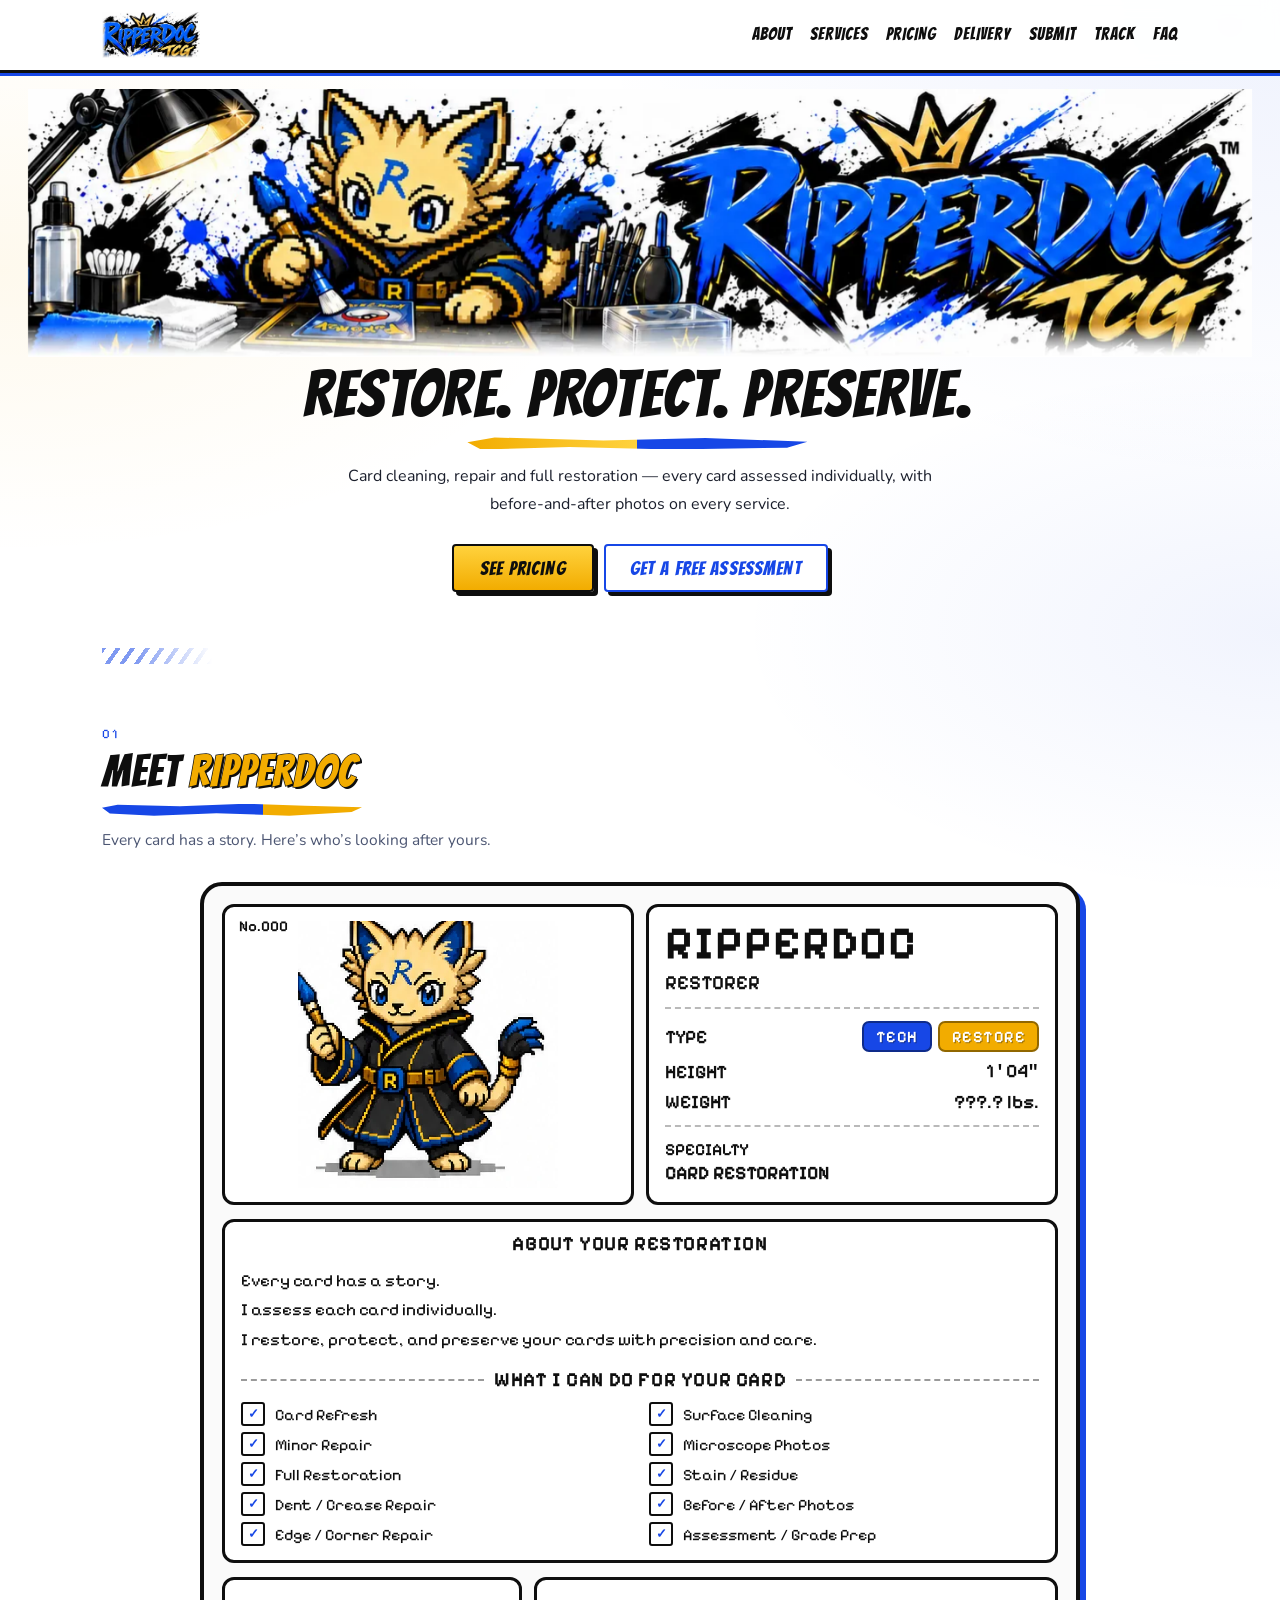
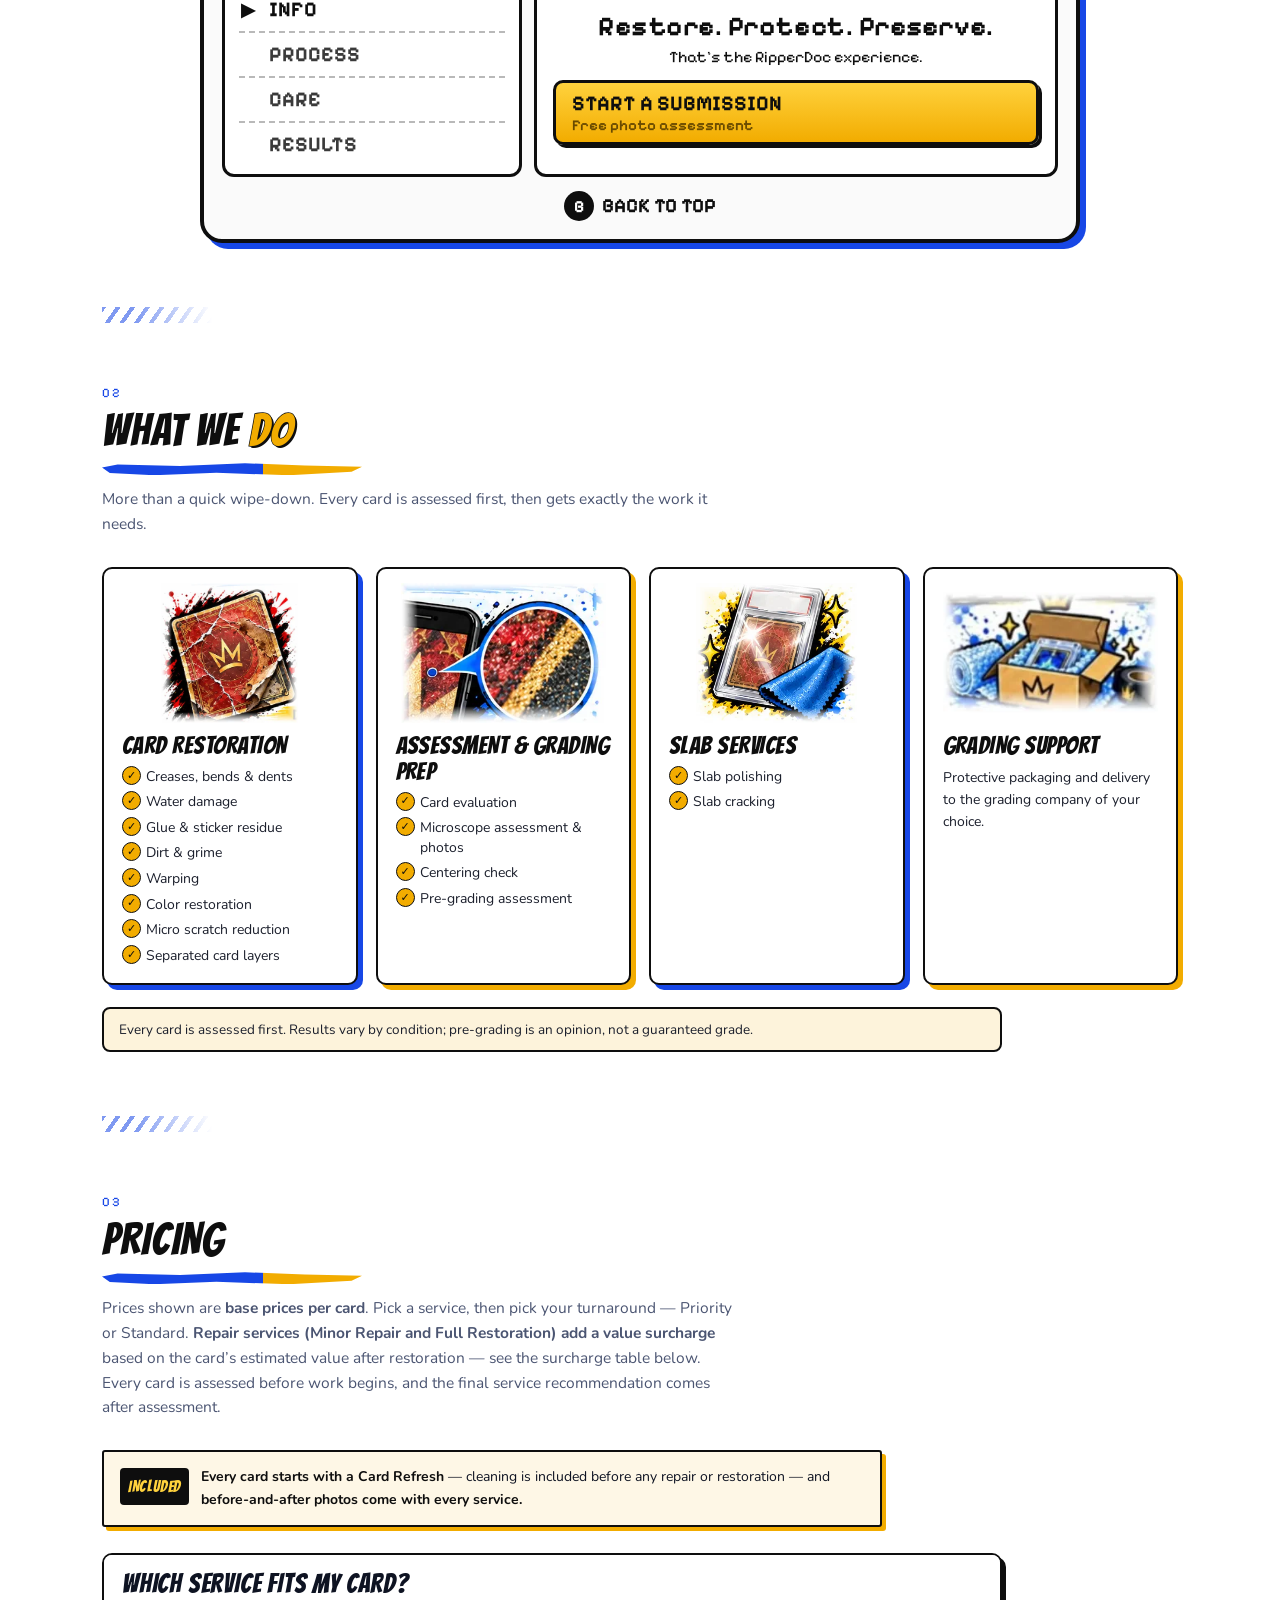
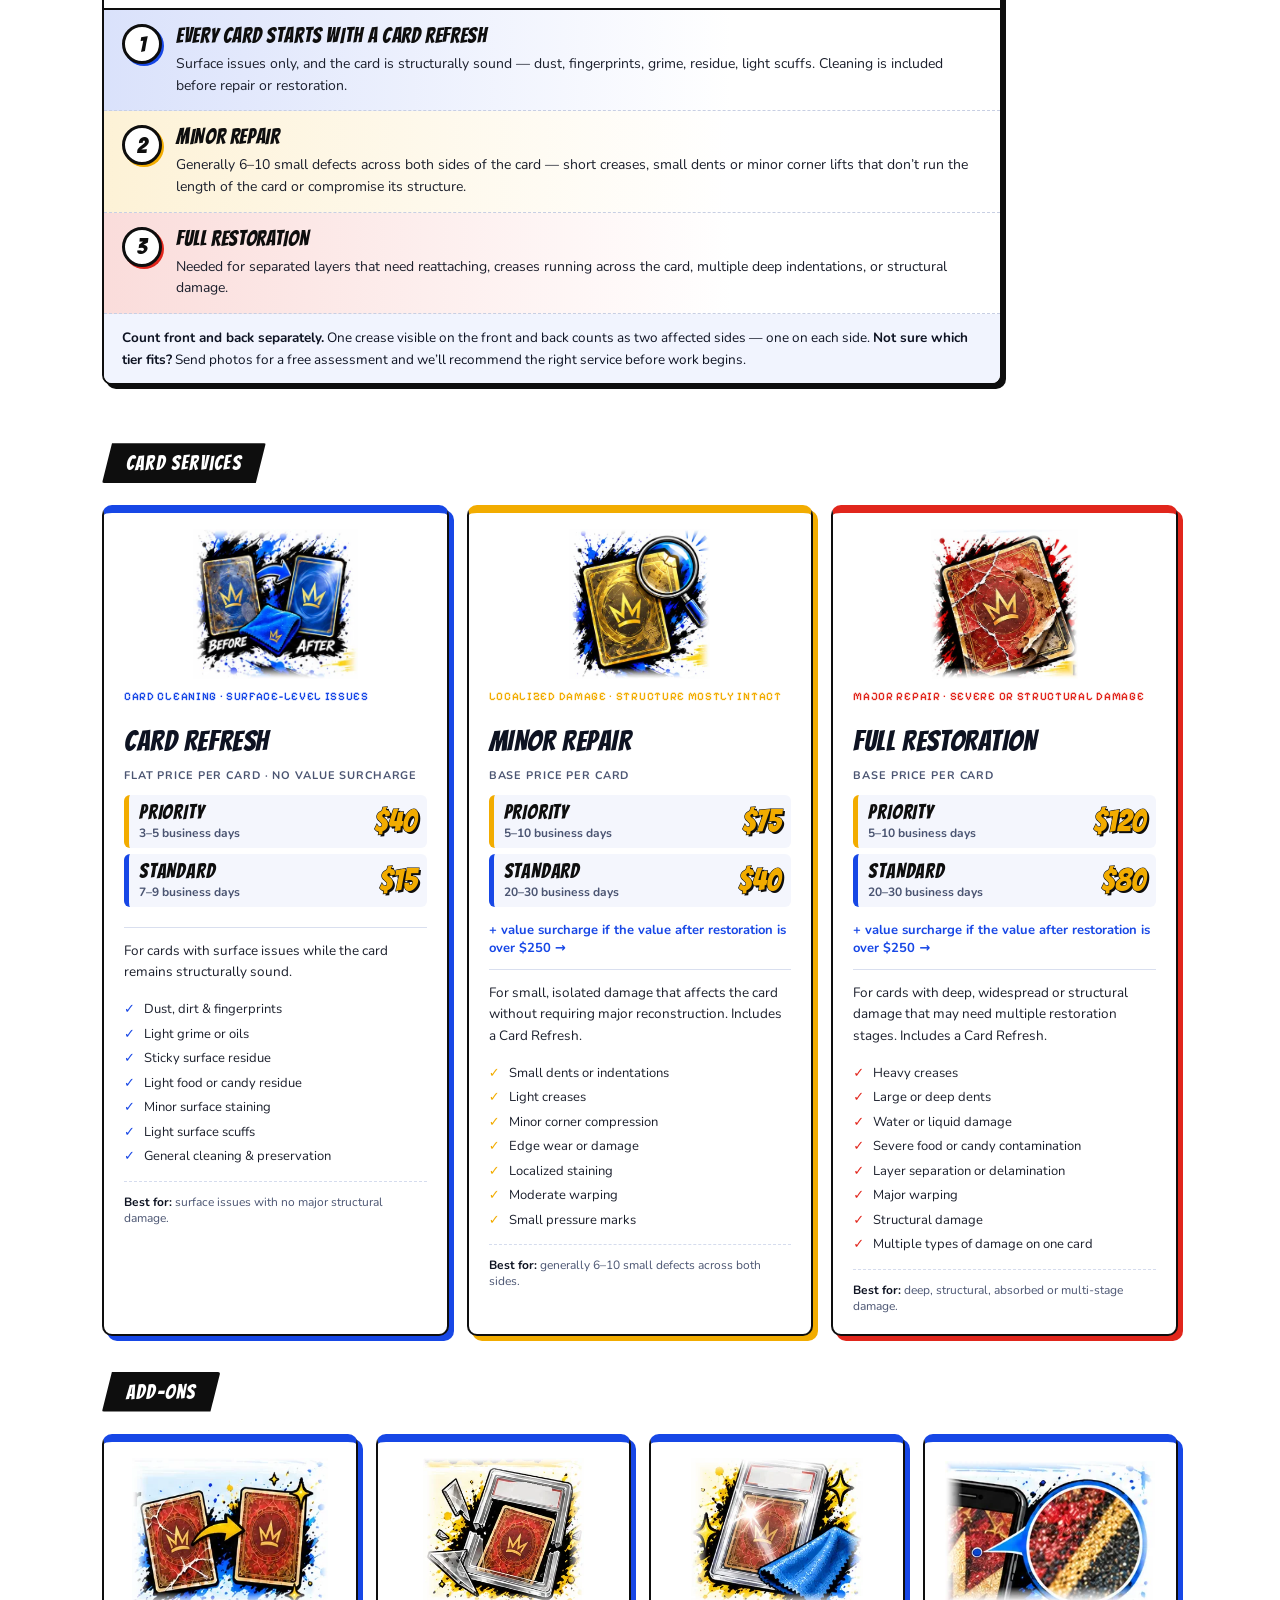
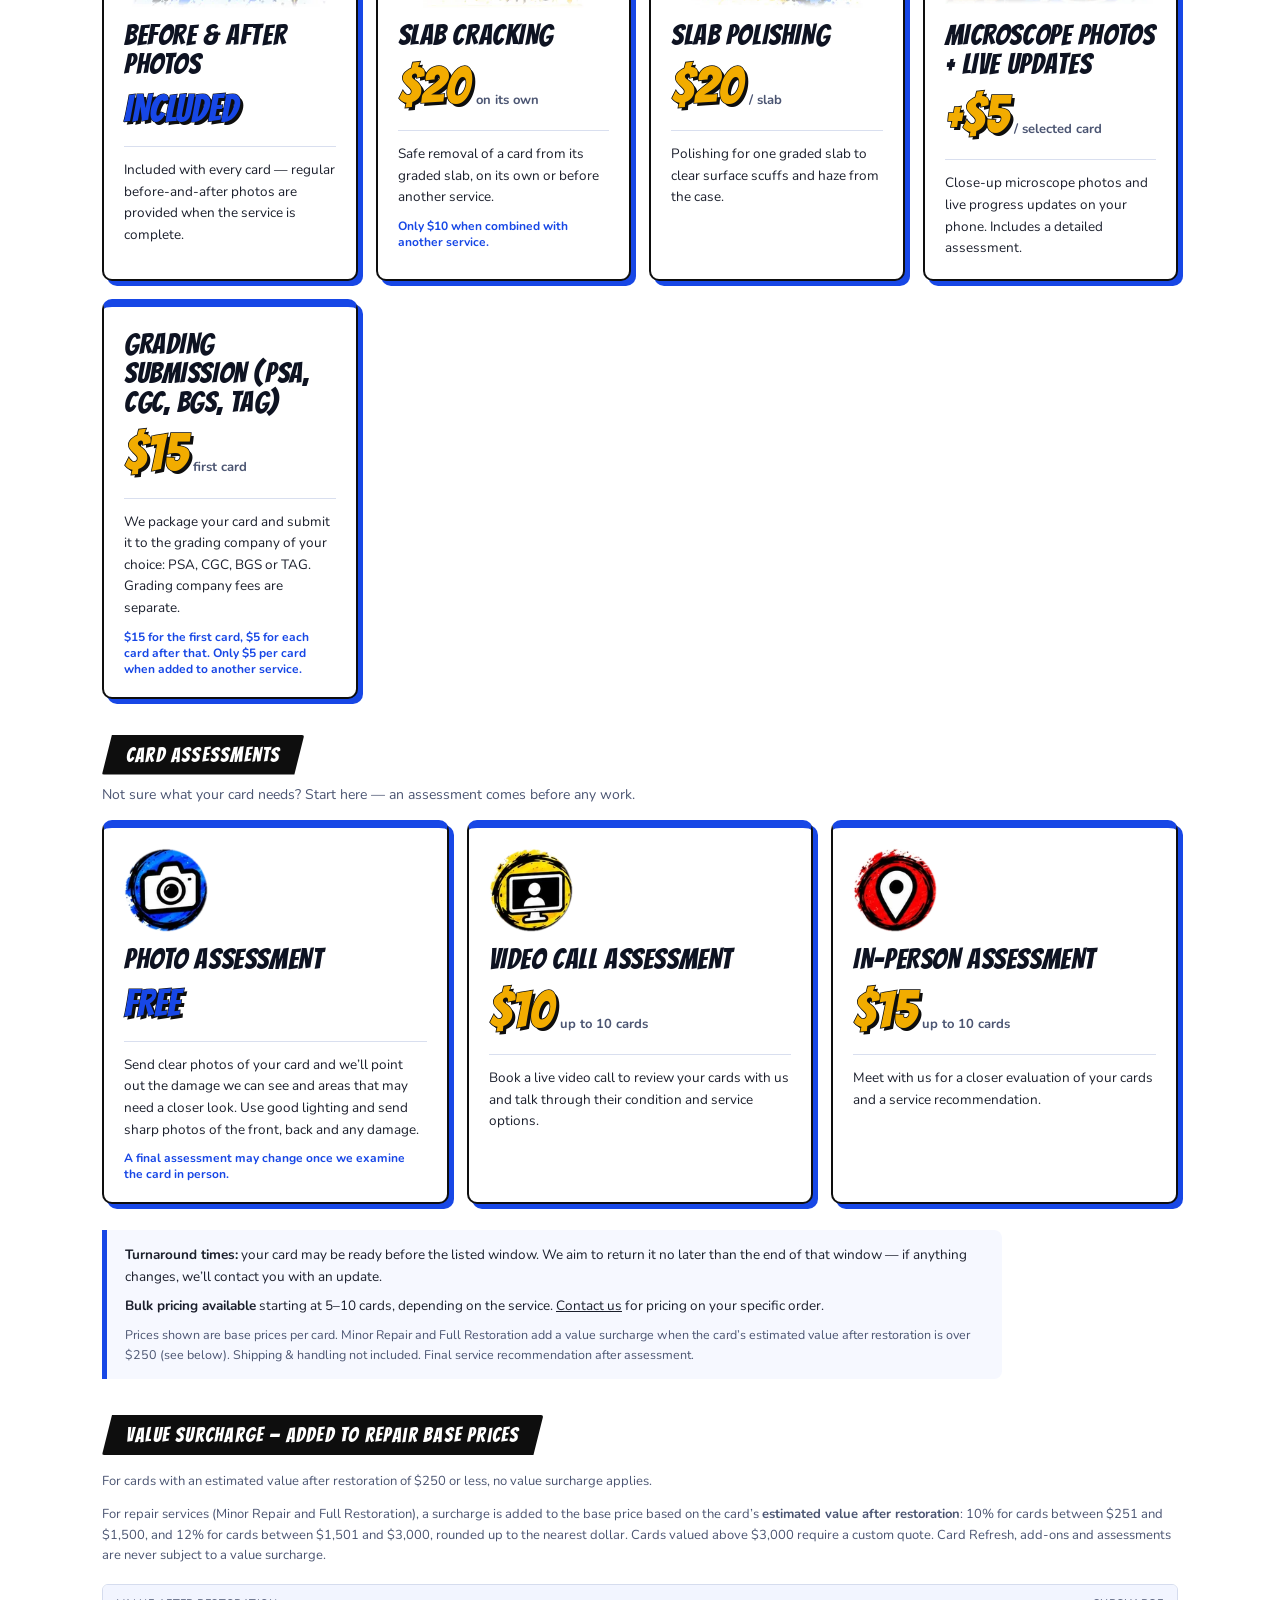
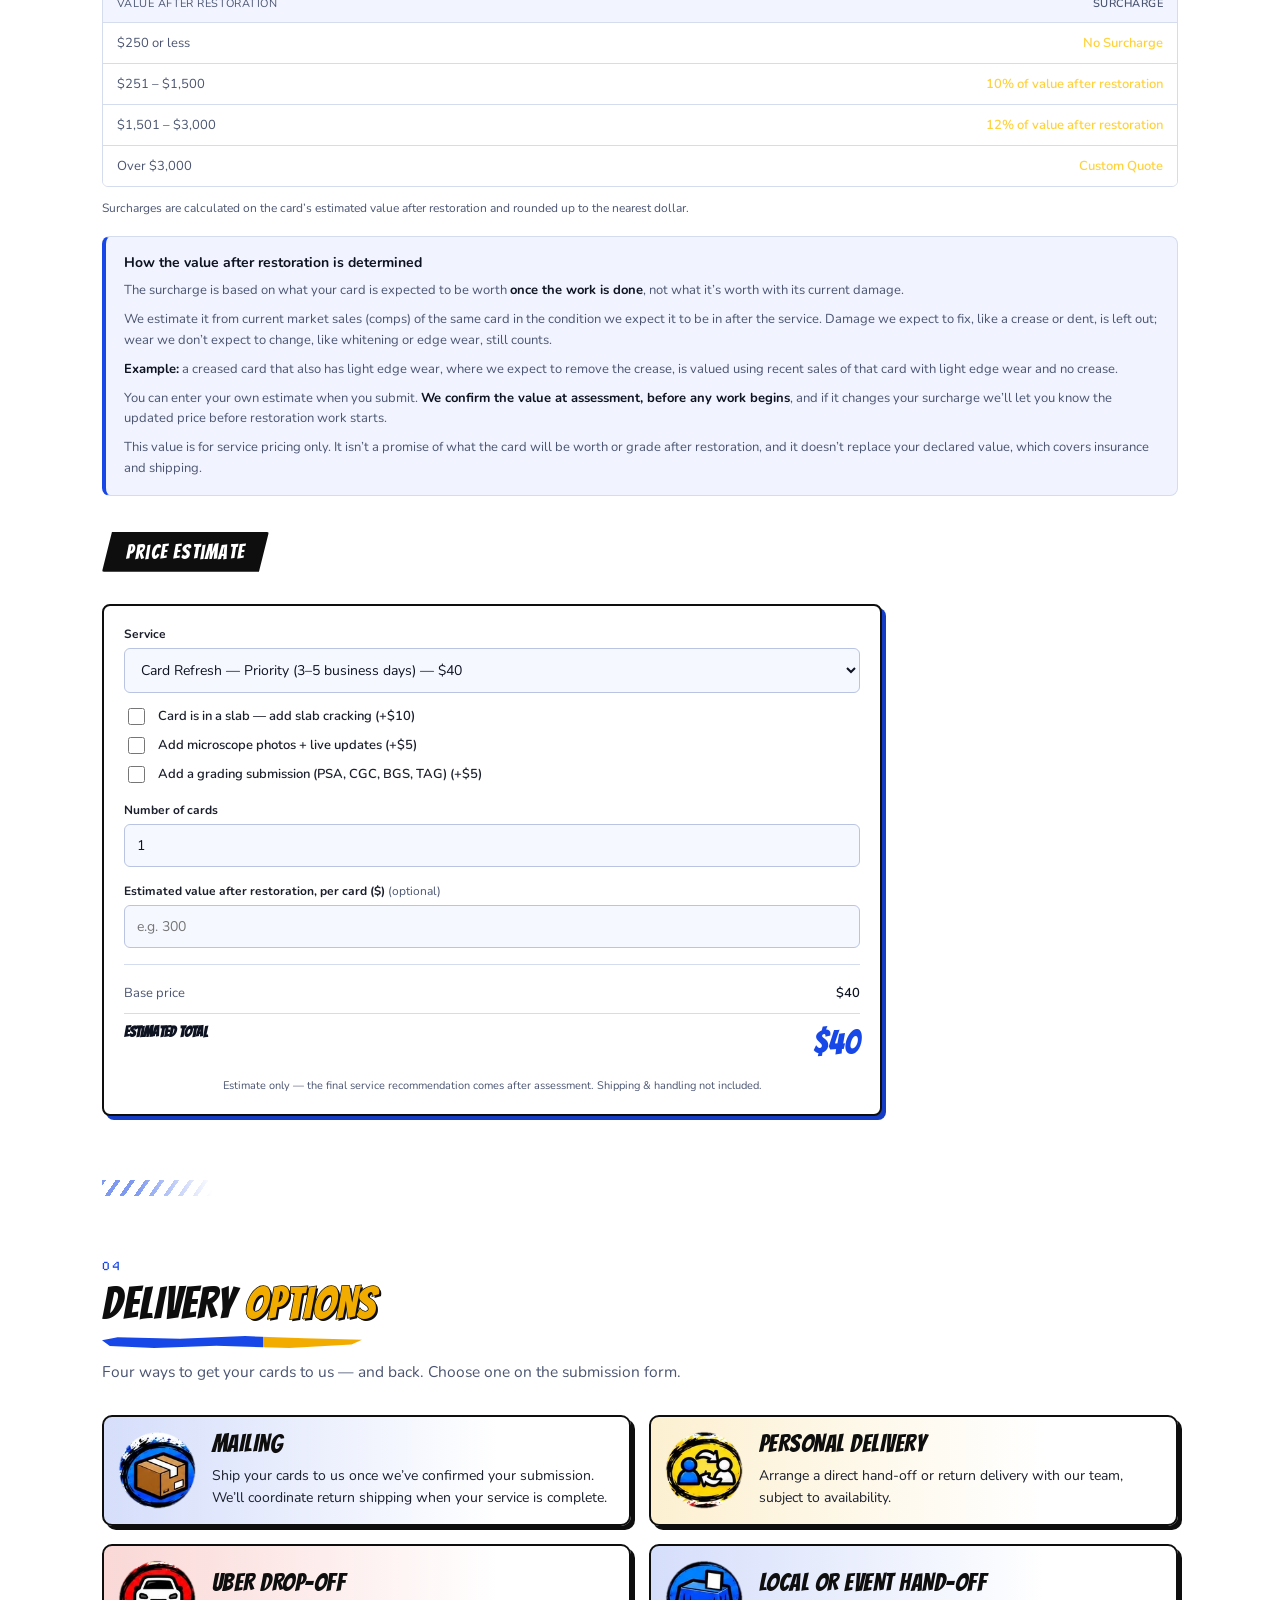
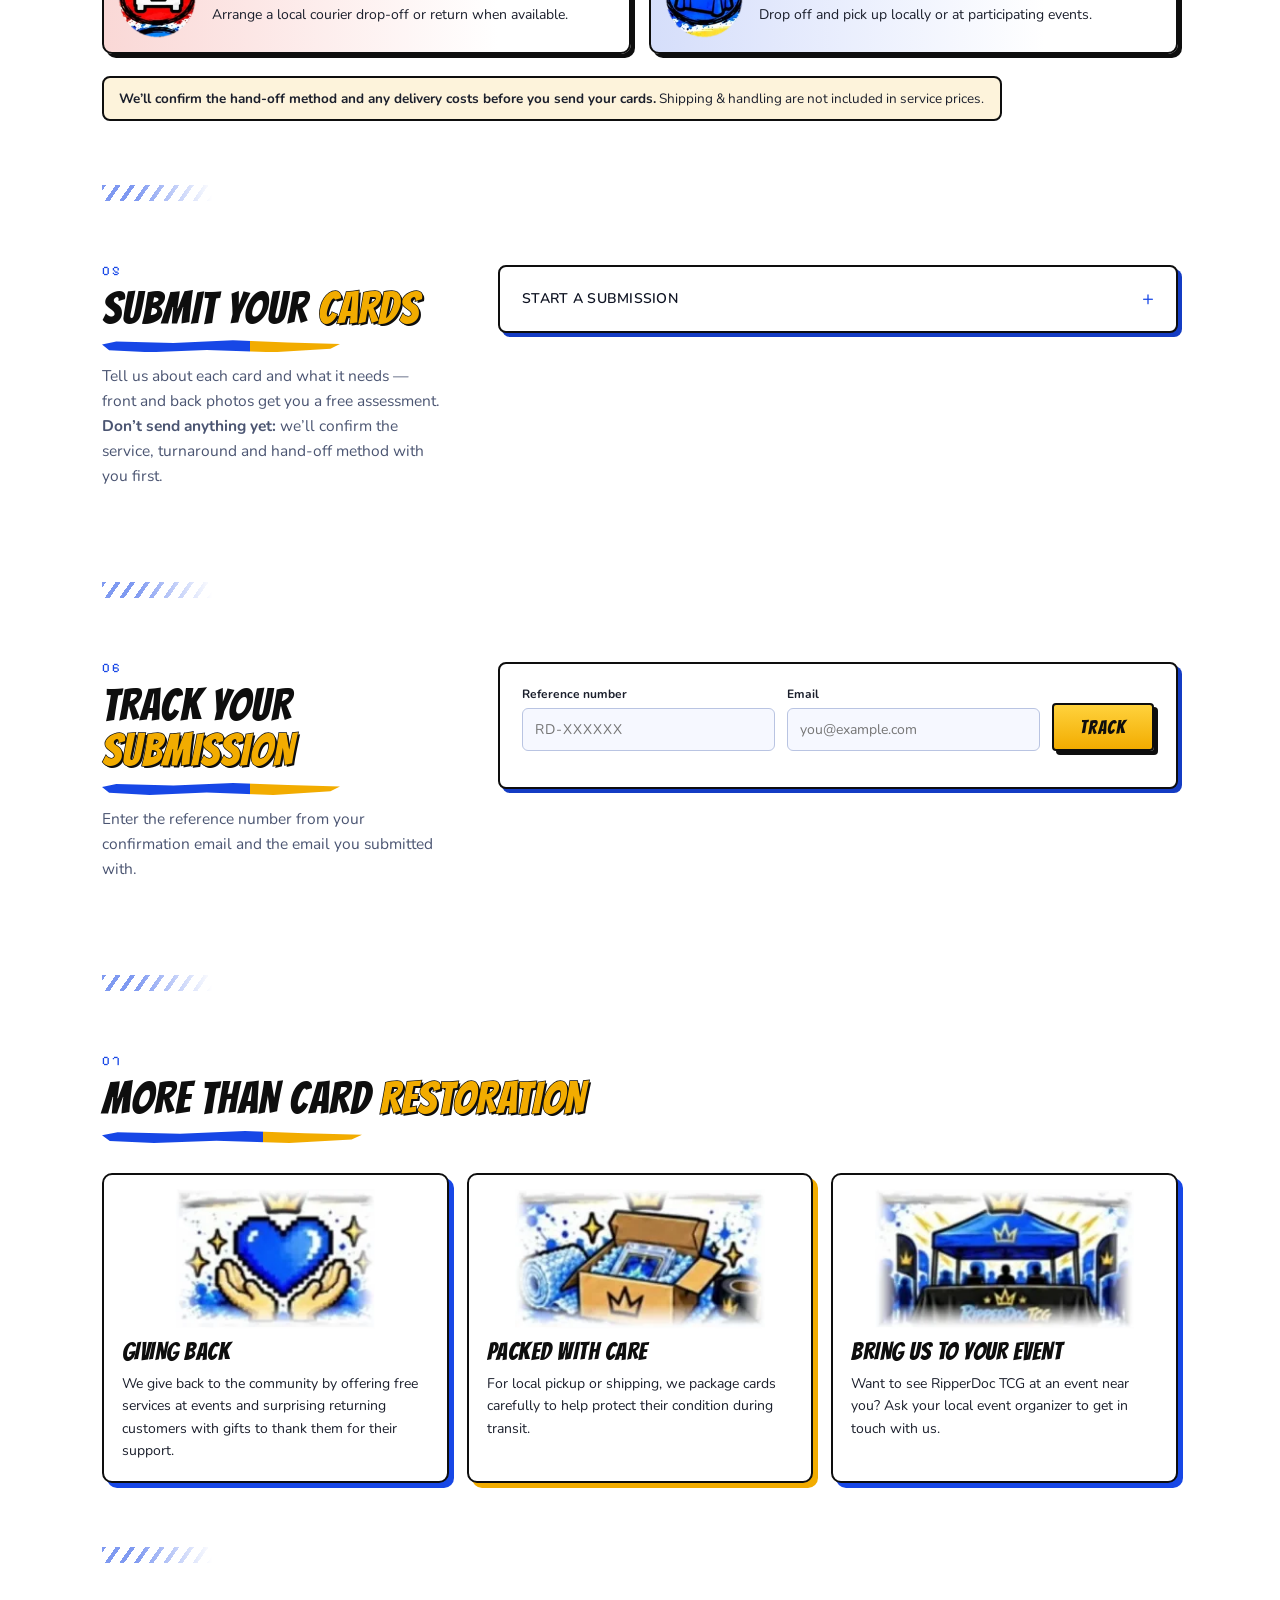
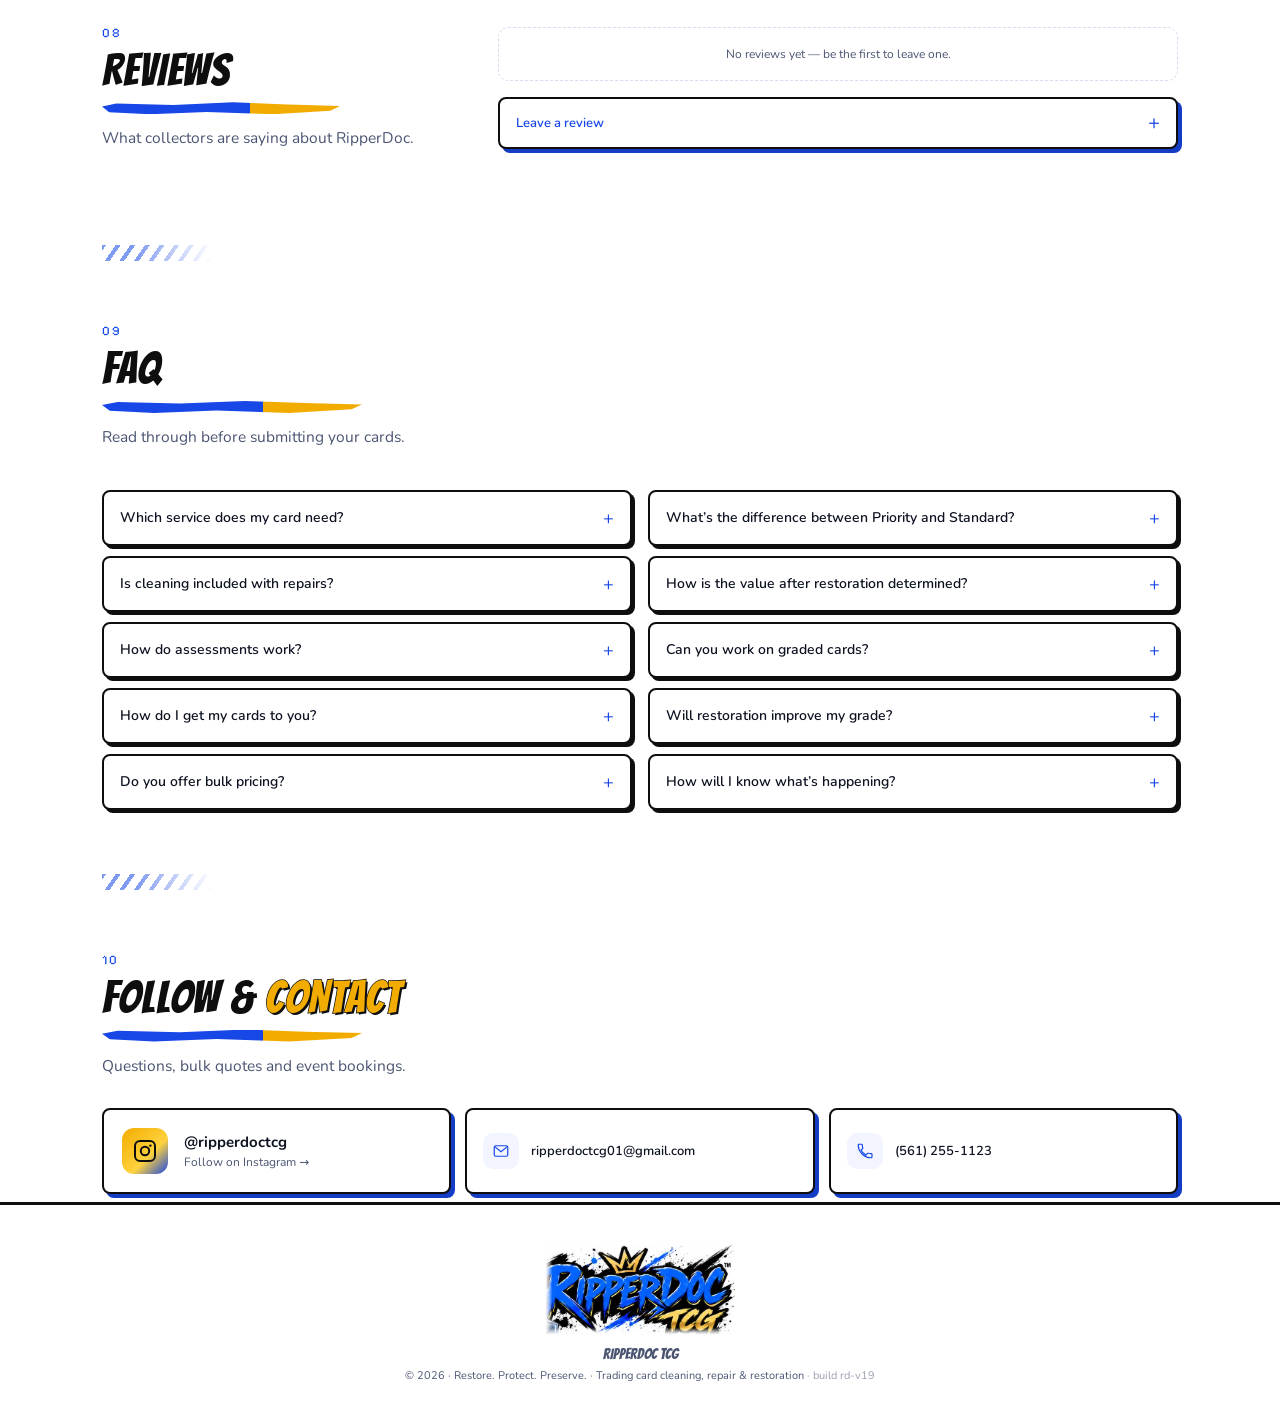
==== commit 3a3c72e0: "Add files via upload" ====
--- a/index.html
+++ b/index.html
@@ -21,7 +21,7 @@
  * ===================================================================== */
 const CONFIG = {
 
-  build: 'rd-v18',   // shown in the footer — bump on every upload
+  build: 'rd-v19',   // shown in the footer — bump on every upload
 
   /* ─── Backend + photo uploads ───────────────────────────────────── */
   backend: {
@@ -3383,7 +3383,16 @@
     const q = new URLSearchParams(location.search).get('track');
     if(q){
       tRef.value = q.toUpperCase();
-      const go = () => { $('track').scrollIntoView({ block: 'start' }); tEmail.focus({ preventScroll: true }); };
+      // Customer link from the intake page: /?track=REF#k=<email, base64url> looks the order up right away
+      let em = '';
+      const k = new URLSearchParams(location.hash.slice(1)).get('k');
+      if(k){ try{ em = decodeURIComponent(escape(atob(k.replace(/-/g, '+').replace(/_/g, '/')))); }catch(_){ em = ''; } }
+      if(em && /@/.test(em)) tEmail.value = em;
+      const go = () => {
+        $('track').scrollIntoView({ block: 'start' });
+        if(tEmail.value){ if(tForm.requestSubmit) tForm.requestSubmit(); else tForm.dispatchEvent(new Event('submit', { cancelable: true })); }
+        else tEmail.focus({ preventScroll: true });
+      };
       if(document.readyState === 'complete') go(); else window.addEventListener('load', go);
     }
   }catch(_){}
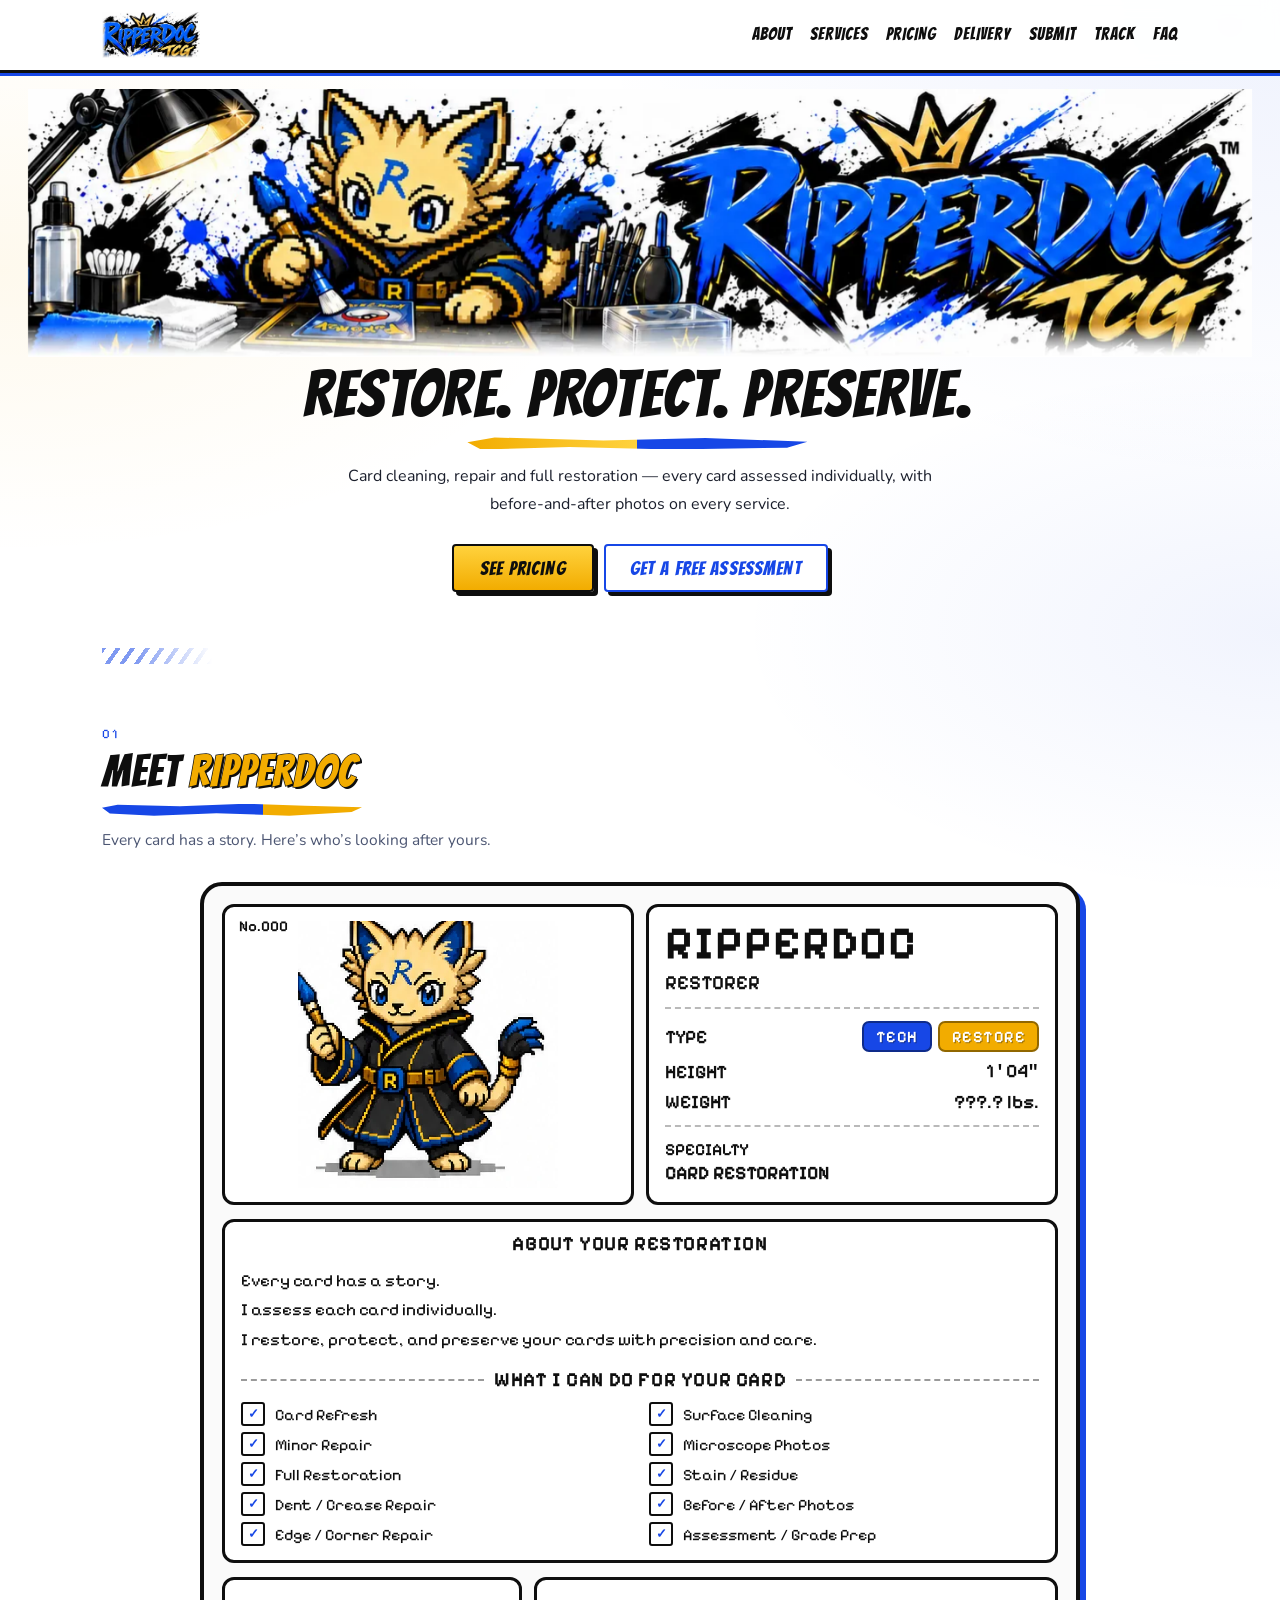
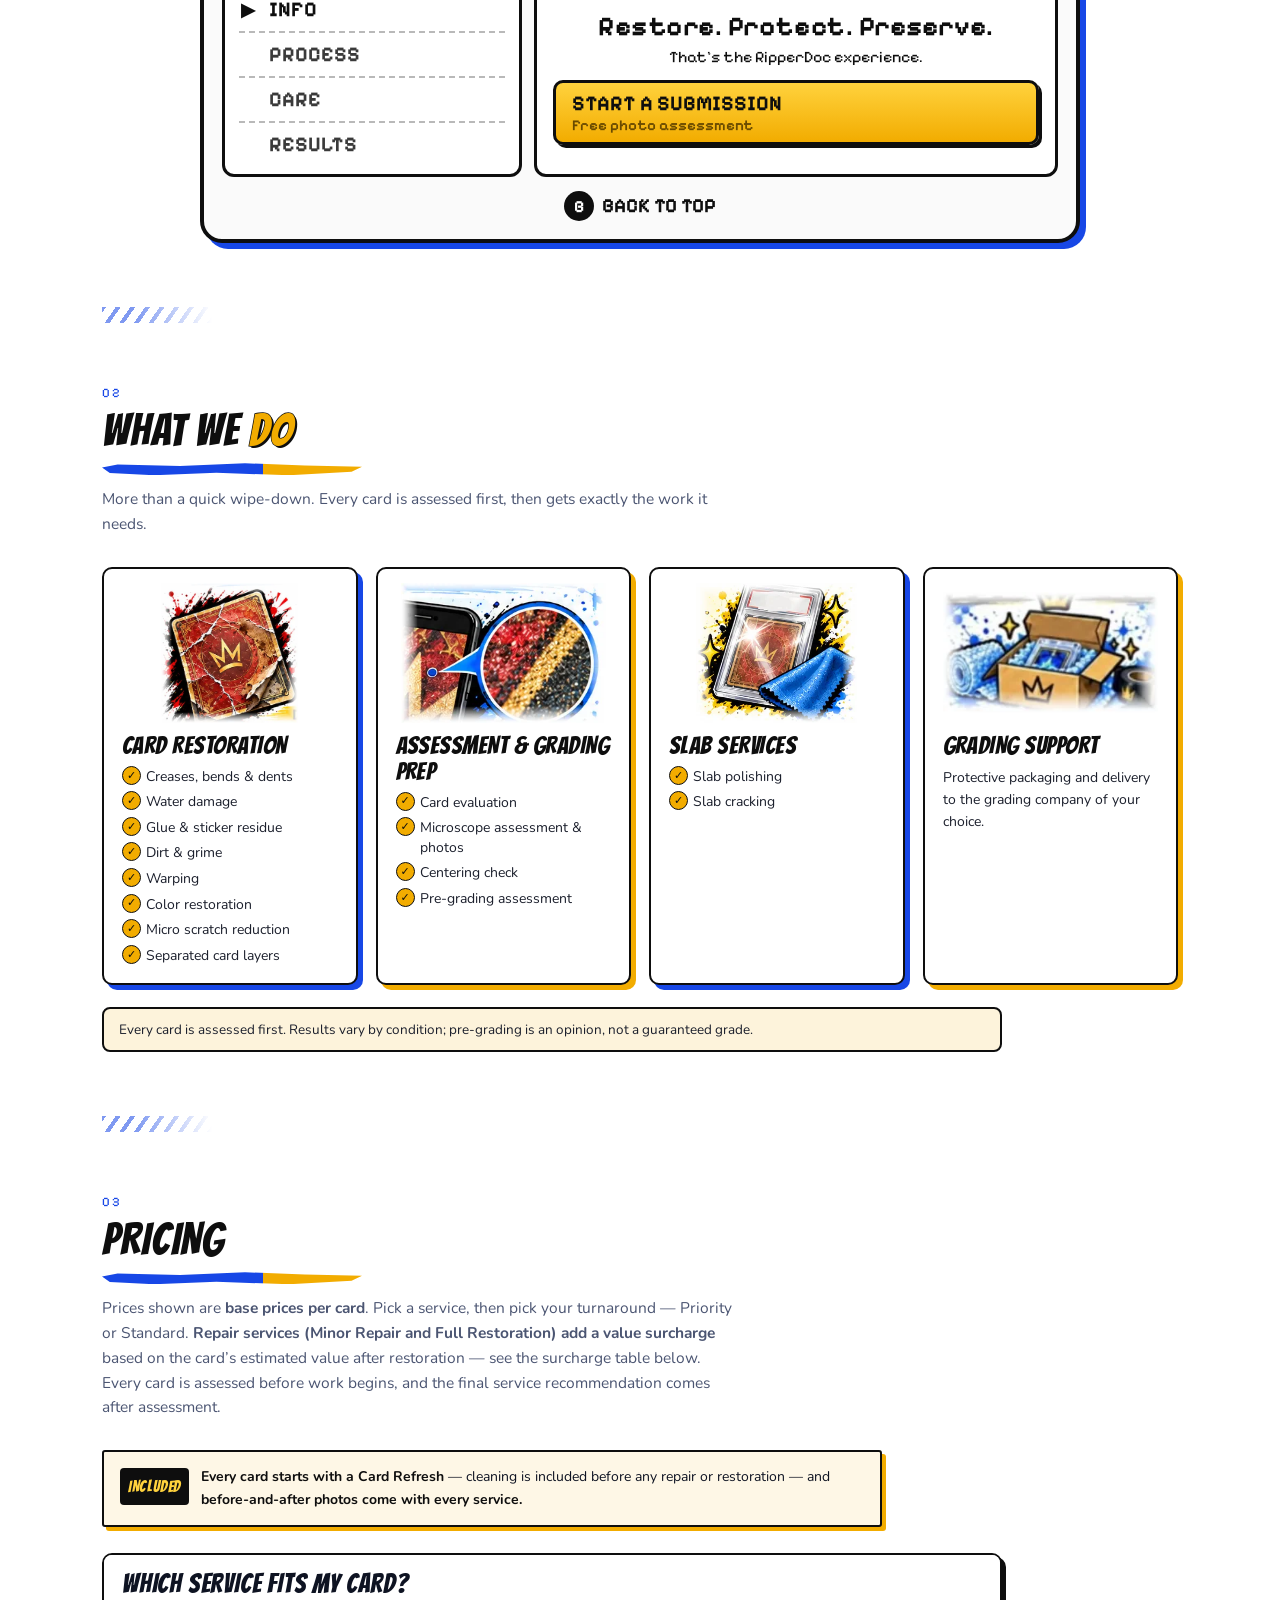
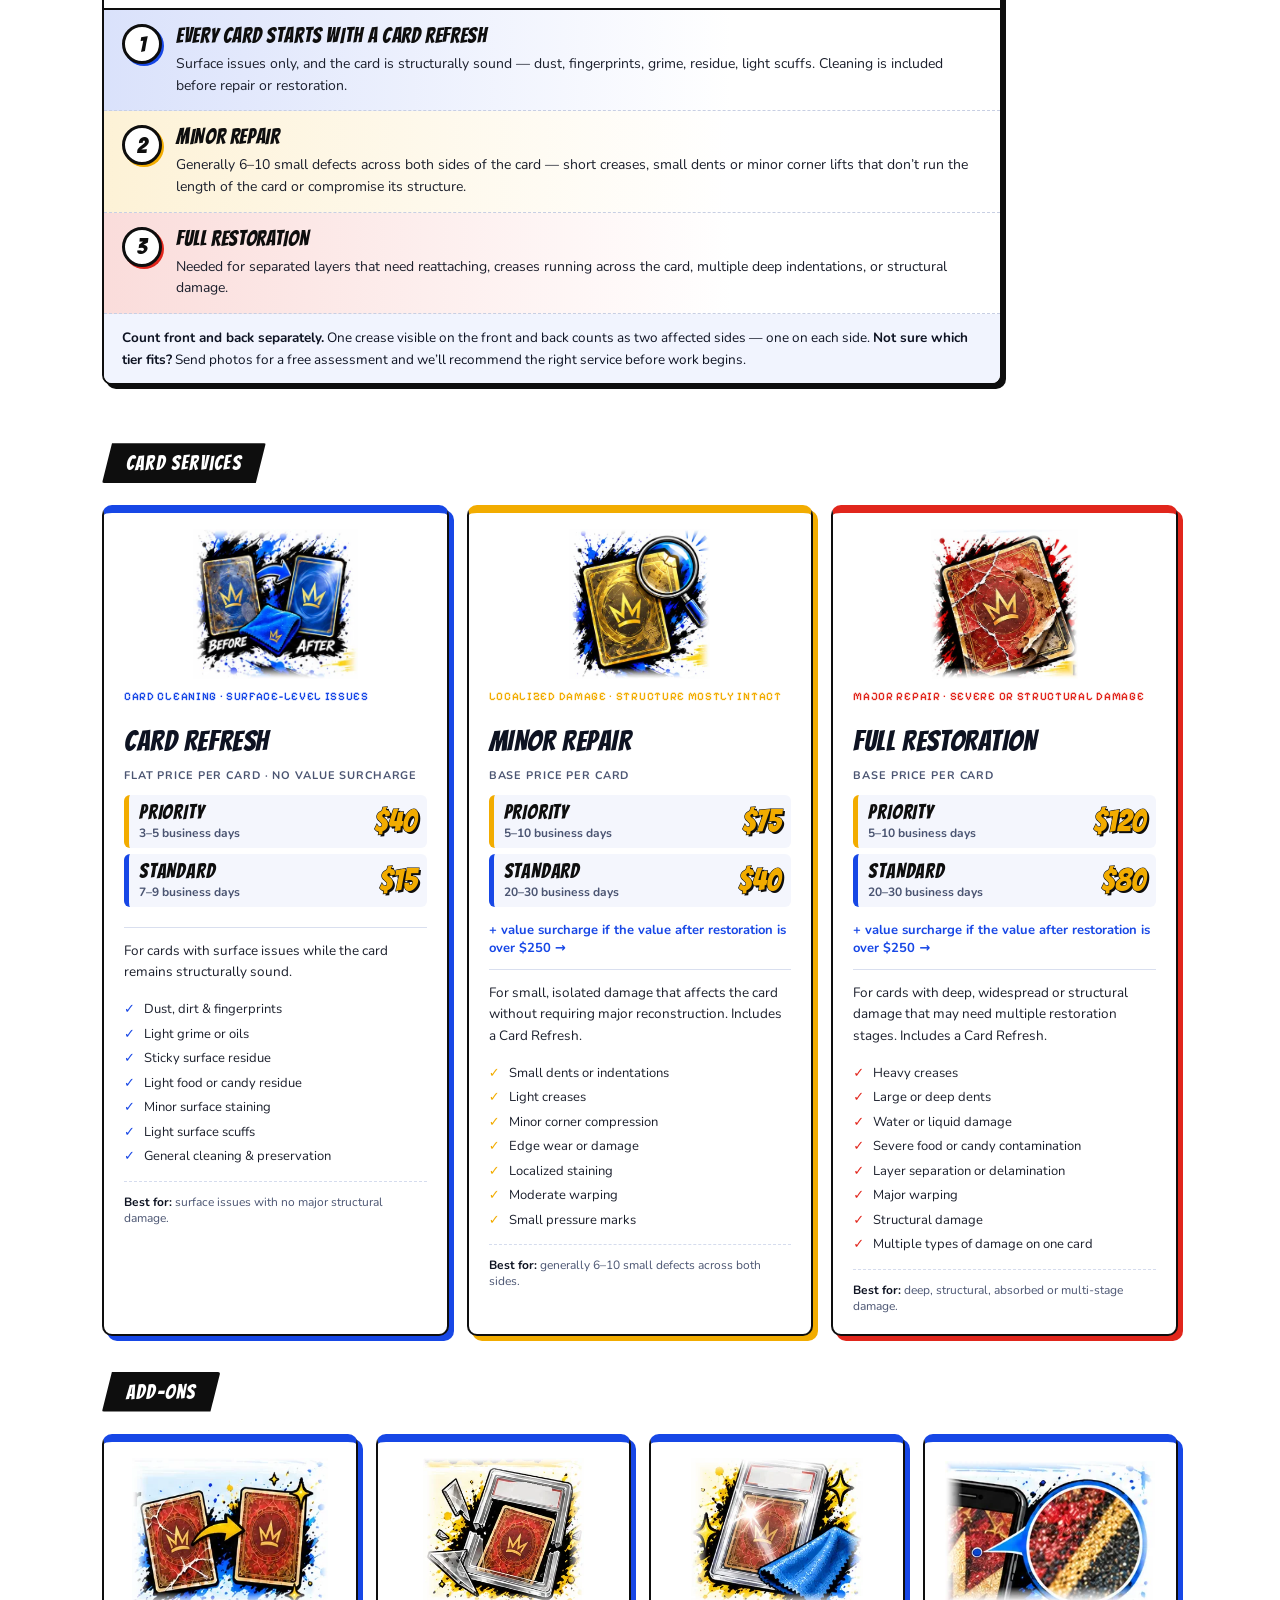
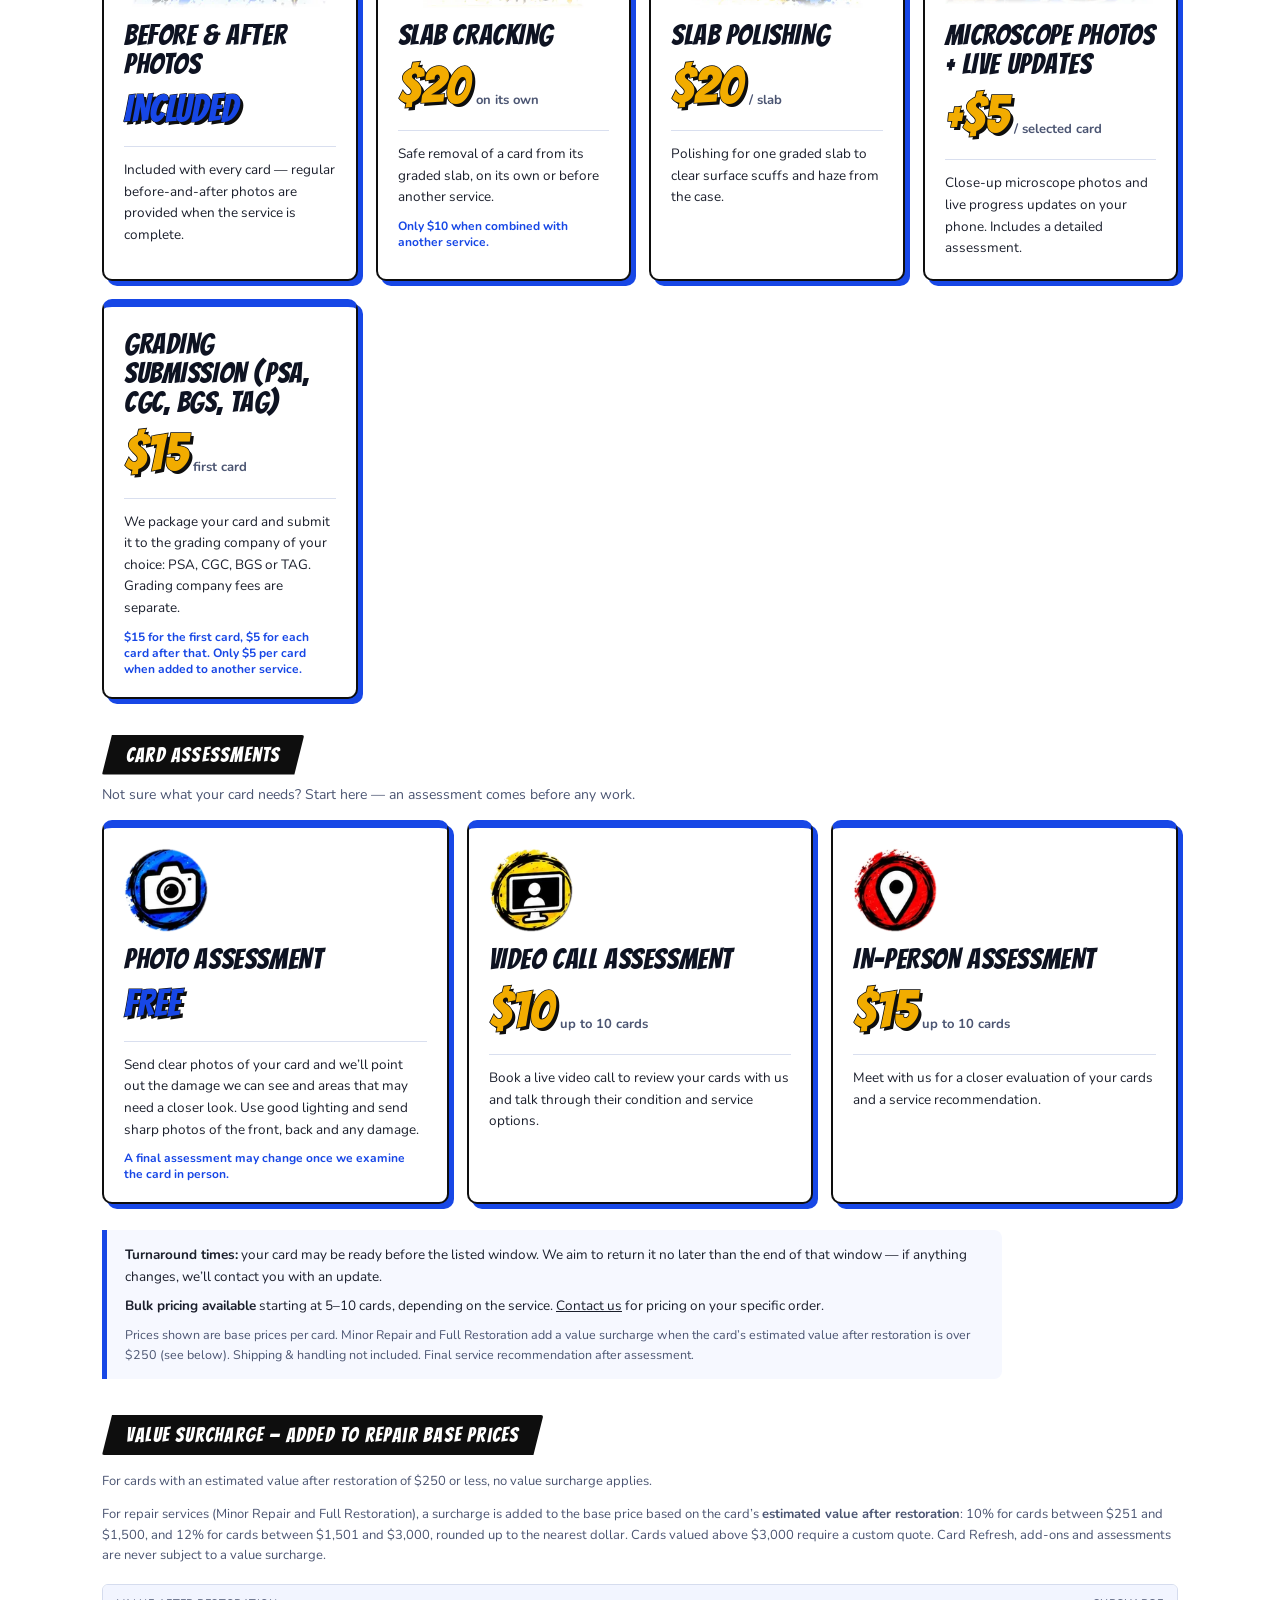
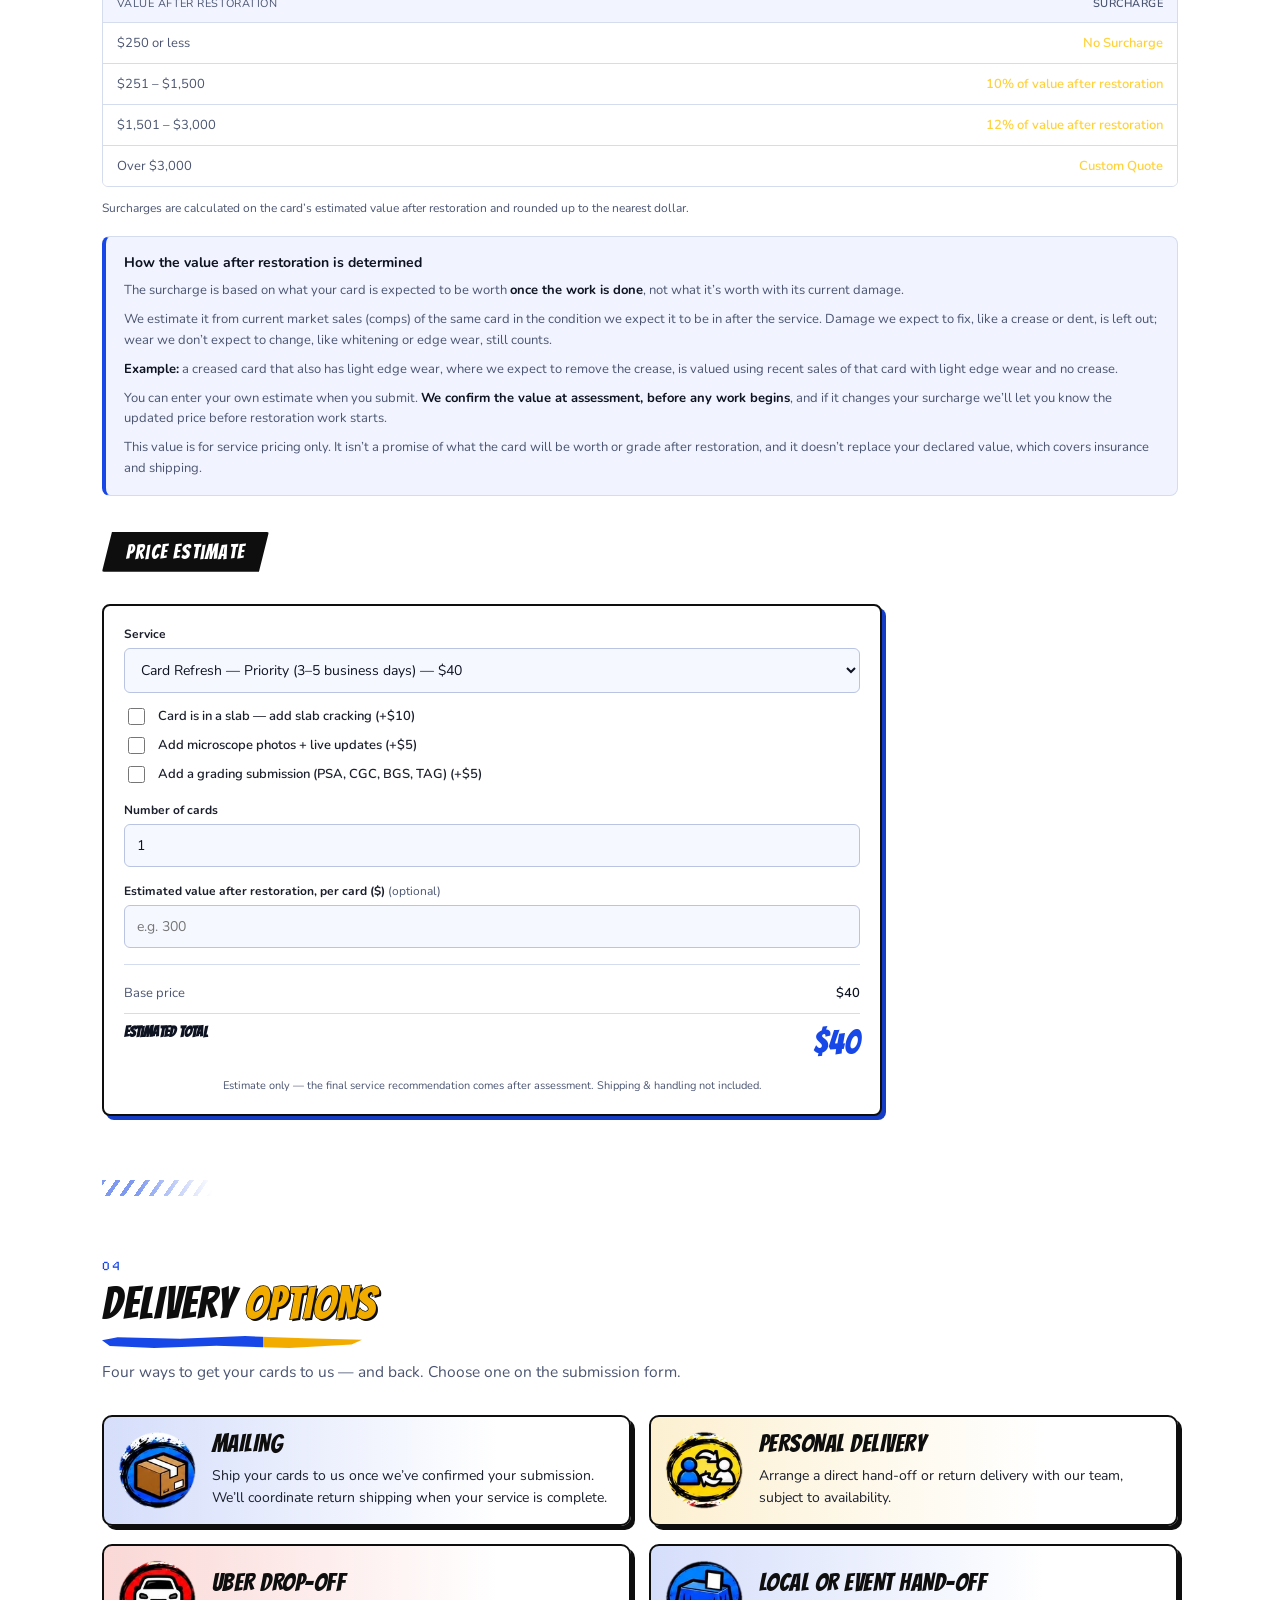
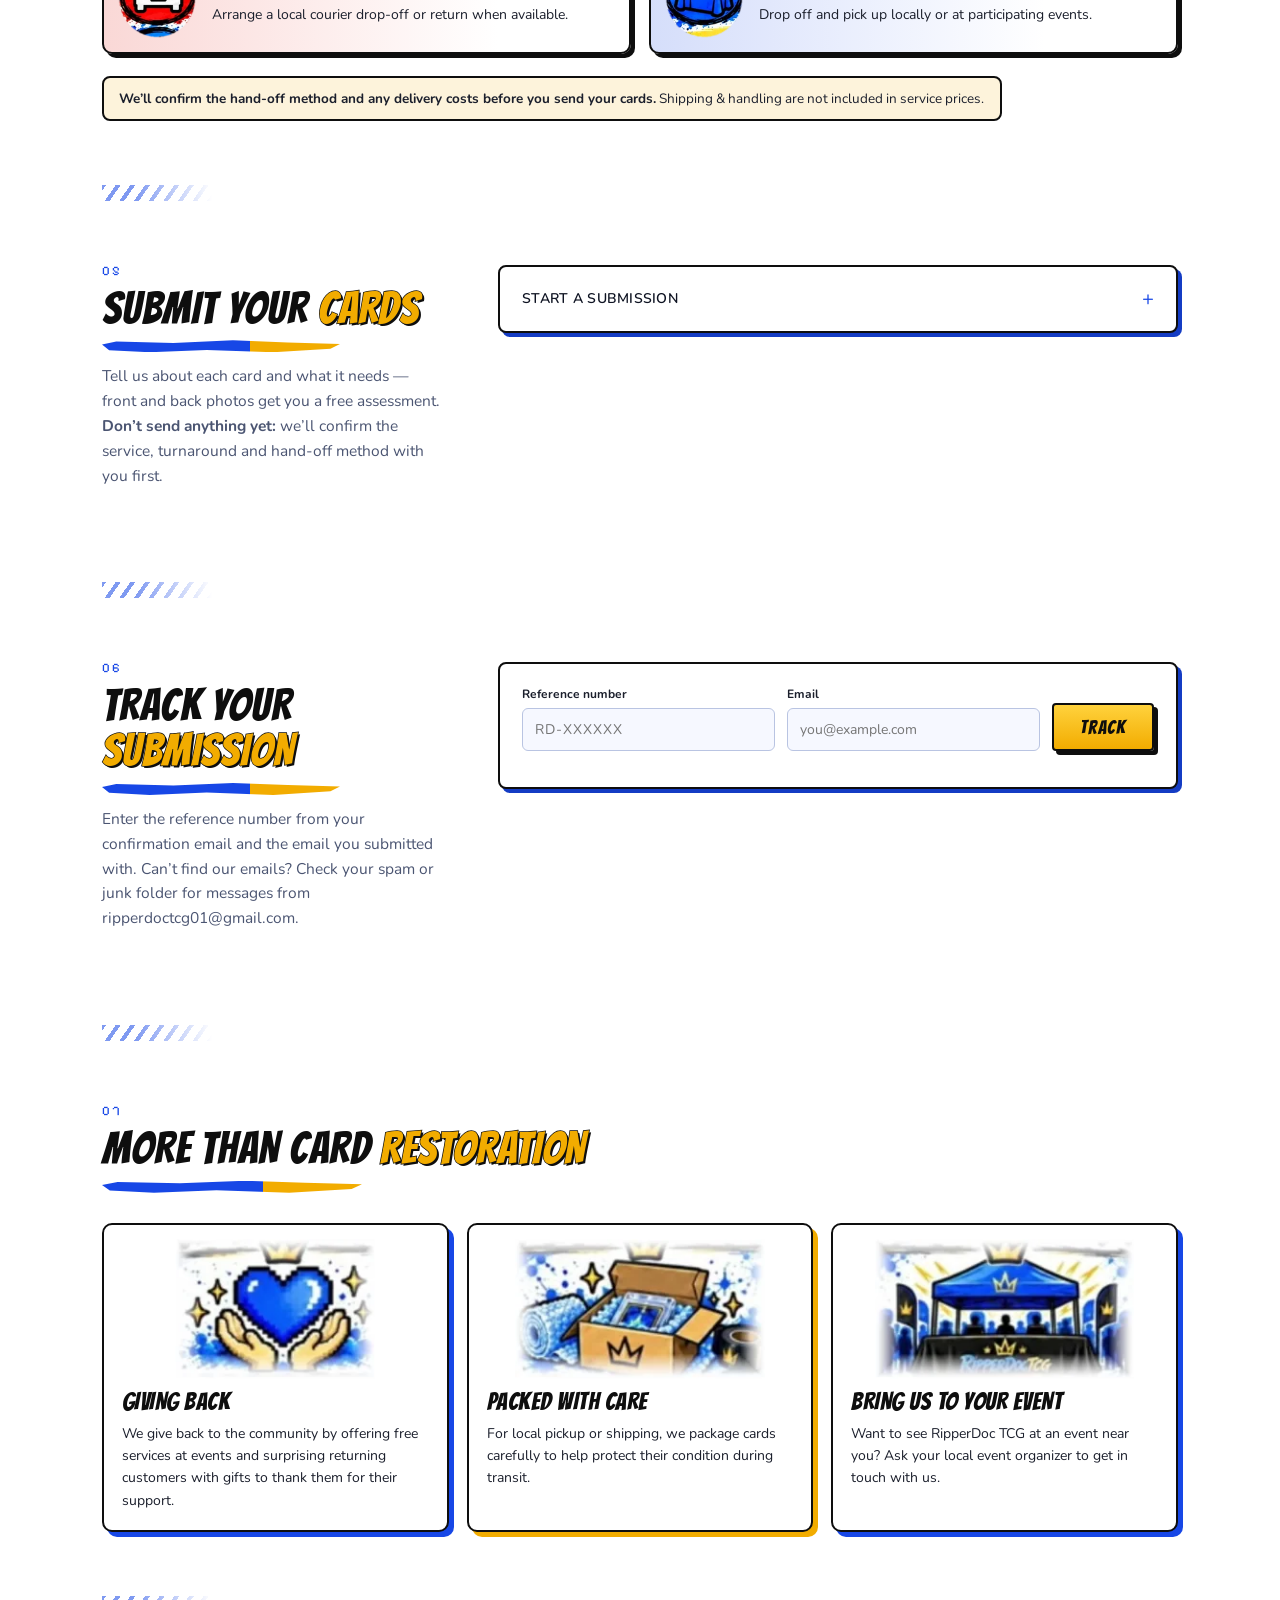
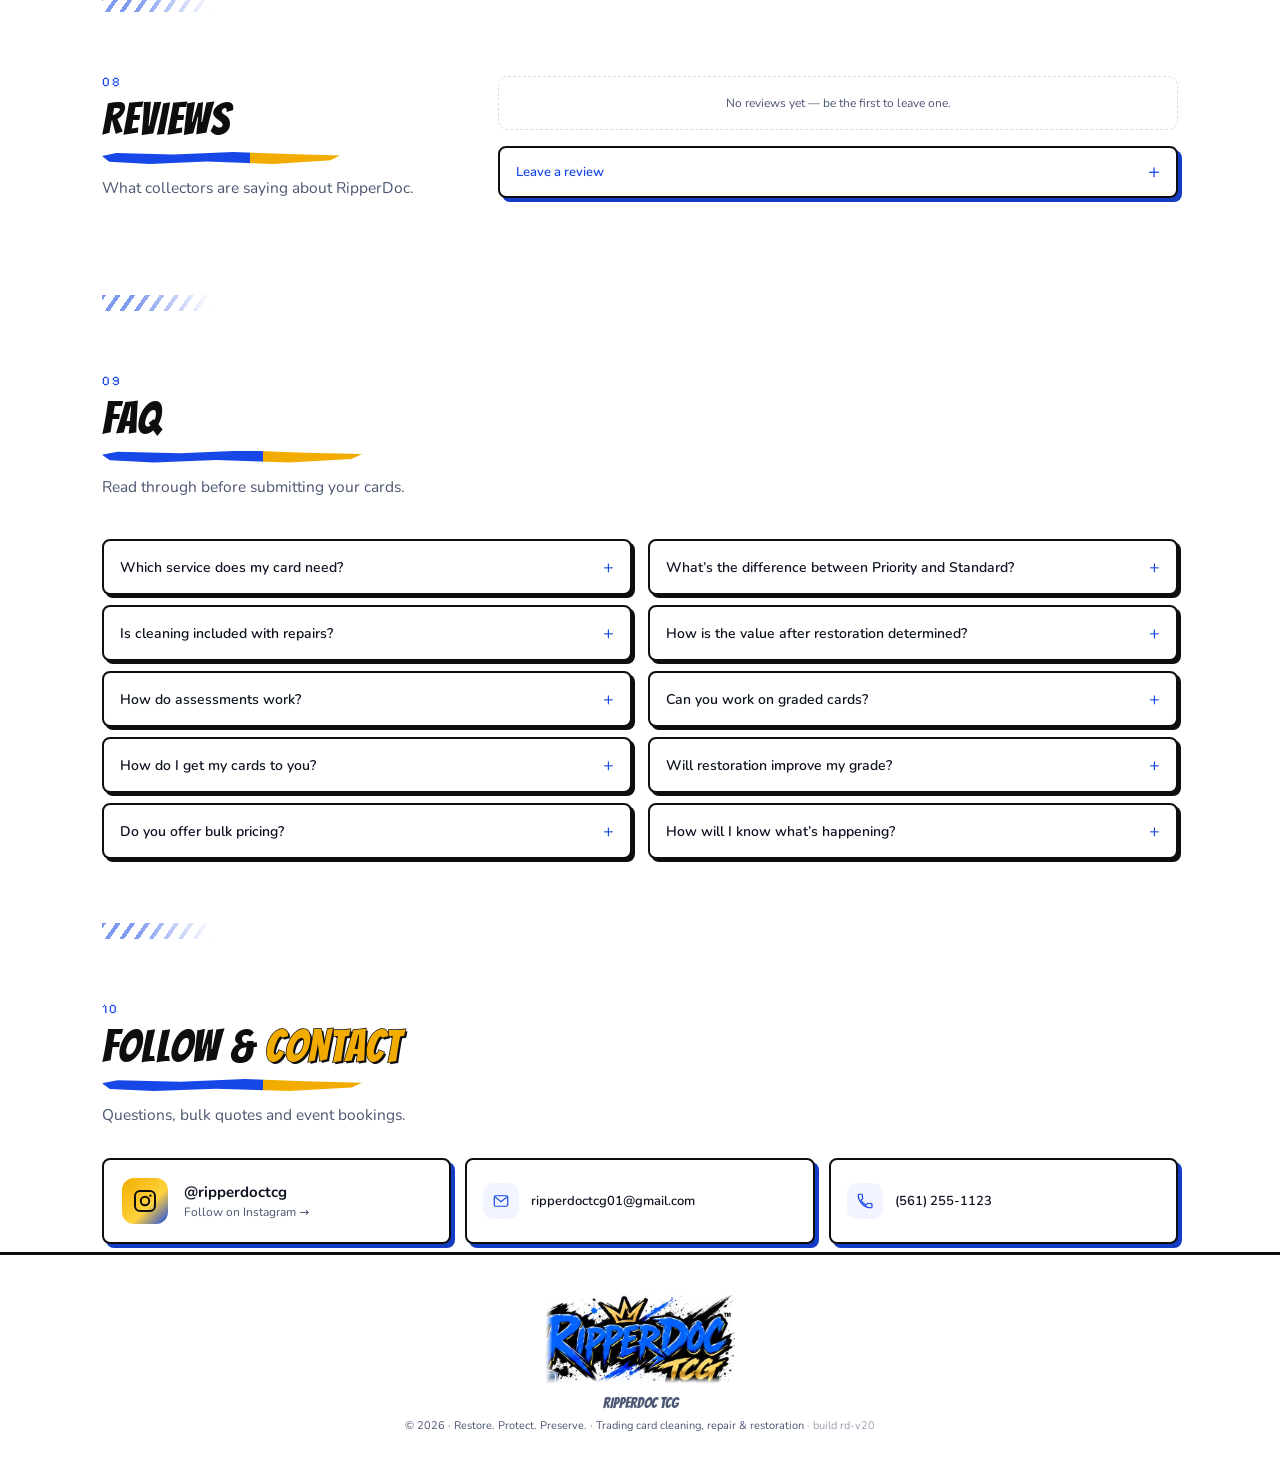
==== commit afe804fd: "Spam-folder notes: confirmation message, Track Your Submission, FAQ (rd-v20) Co-Authored-By: Claude " ====
--- a/index.html
+++ b/index.html
@@ -21,7 +21,7 @@
  * ===================================================================== */
 const CONFIG = {
 
-  build: 'rd-v19',   // shown in the footer — bump on every upload
+  build: 'rd-v20',   // shown in the footer — bump on every upload
 
   /* ─── Backend + photo uploads ───────────────────────────────────── */
   backend: {
@@ -407,9 +407,9 @@
       needContact: 'Please leave an email or phone number so we can reach you.',
       needTerms:   'Please read the Terms &amp; Conditions above and click I AGREE before submitting.',
       uploading:   'Please wait for your photos to finish uploading before submitting.',
-      successEmail:'Submitted {count}! Your reference number is <b>{ref}</b>. A confirmation email is on its way to {email} — please don’t ship your cards until we contact you. You can check progress anytime in Track Your Submission below.',
+      successEmail:'Submitted {count}! Your reference number is <b>{ref}</b>. A confirmation email is on its way to {email} — please don’t ship your cards until we contact you. You can check progress anytime in Track Your Submission below. Don’t see it within a few minutes? Check your spam or junk folder for an email from <b>ripperdoctcg01@gmail.com</b> and mark it “Not spam” so your status updates land in your inbox.',
       successPhone:'Submitted {count}! Your reference number is <b>{ref}</b> — save it. We’ll follow up by phone; please don’t send your cards until we contact you.',
-      successEmailHand:'Submitted {count}! Your reference number is <b>{ref}</b>. A confirmation email is on its way to {email}. We’ll reach out to confirm your hand-off and any delivery costs — please hold onto your cards until then.',
+      successEmailHand:'Submitted {count}! Your reference number is <b>{ref}</b>. A confirmation email is on its way to {email}. We’ll reach out to confirm your hand-off and any delivery costs — please hold onto your cards until then. Don’t see it within a few minutes? Check your spam or junk folder for an email from <b>ripperdoctcg01@gmail.com</b> and mark it “Not spam” so your status updates land in your inbox.',
       successPhoneHand:'Submitted {count}! Your reference number is <b>{ref}</b> — save it. We’ll call to confirm your hand-off and any delivery costs — please hold onto your cards until then.',
       error:       'Something went wrong saving your submission. Please try again, or {fallback}.',
       notConnected:'Submissions aren’t connected yet (no backend endpoint set).',
@@ -688,7 +688,7 @@
 
   track: {
     heading: 'Track your submission',
-    intro: 'Enter the reference number from your confirmation email and the email you submitted with.',
+    intro: 'Enter the reference number from your confirmation email and the email you submitted with. Can’t find our emails? Check your spam or junk folder for messages from ripperdoctcg01@gmail.com.',
     button: 'Track',
     hello: 'Hi {name} — here’s where your {items} are.',
     noteLabel: 'NOTE FROM RIPPERDOC',
@@ -741,7 +741,7 @@
         'Mailing, personal delivery, Uber drop-off, or a local or event hand-off — see <a href="#delivery">Delivery options</a>. Submit the form first; we’ll confirm the method and any delivery costs <b>before</b> you send anything.' ] },
       { q: 'Will restoration improve my grade?', a: ['Results vary by condition. Pre-grading is an opinion, not a guaranteed grade, and grading companies may detect restoration and label or grade a card accordingly. No grade or value increase is guaranteed.'] },
       { q: 'Do you offer bulk pricing?', a: ['Yes — bulk pricing starts at 5–10 cards depending on the service. <a href="#contact">Contact us</a> with your order for a quote.'] },
-      { q: 'How will I know what’s happening?', a: ['You’ll get an email each time a card moves to a new stage, and you can check anytime in Track Your Submission. Add microscope photos + live updates ($5 per card) for close-ups as the work happens.'] }
+      { q: 'How will I know what’s happening?', a: ['You’ll get an email each time a card moves to a new stage, and you can check anytime in Track Your Submission. Our emails come from ripperdoctcg01@gmail.com — if you don’t see them, check your spam or junk folder and mark them “Not spam.” Add microscope photos + live updates ($5 per card) for close-ups as the work happens.'] }
     ]
   },
   contact: {
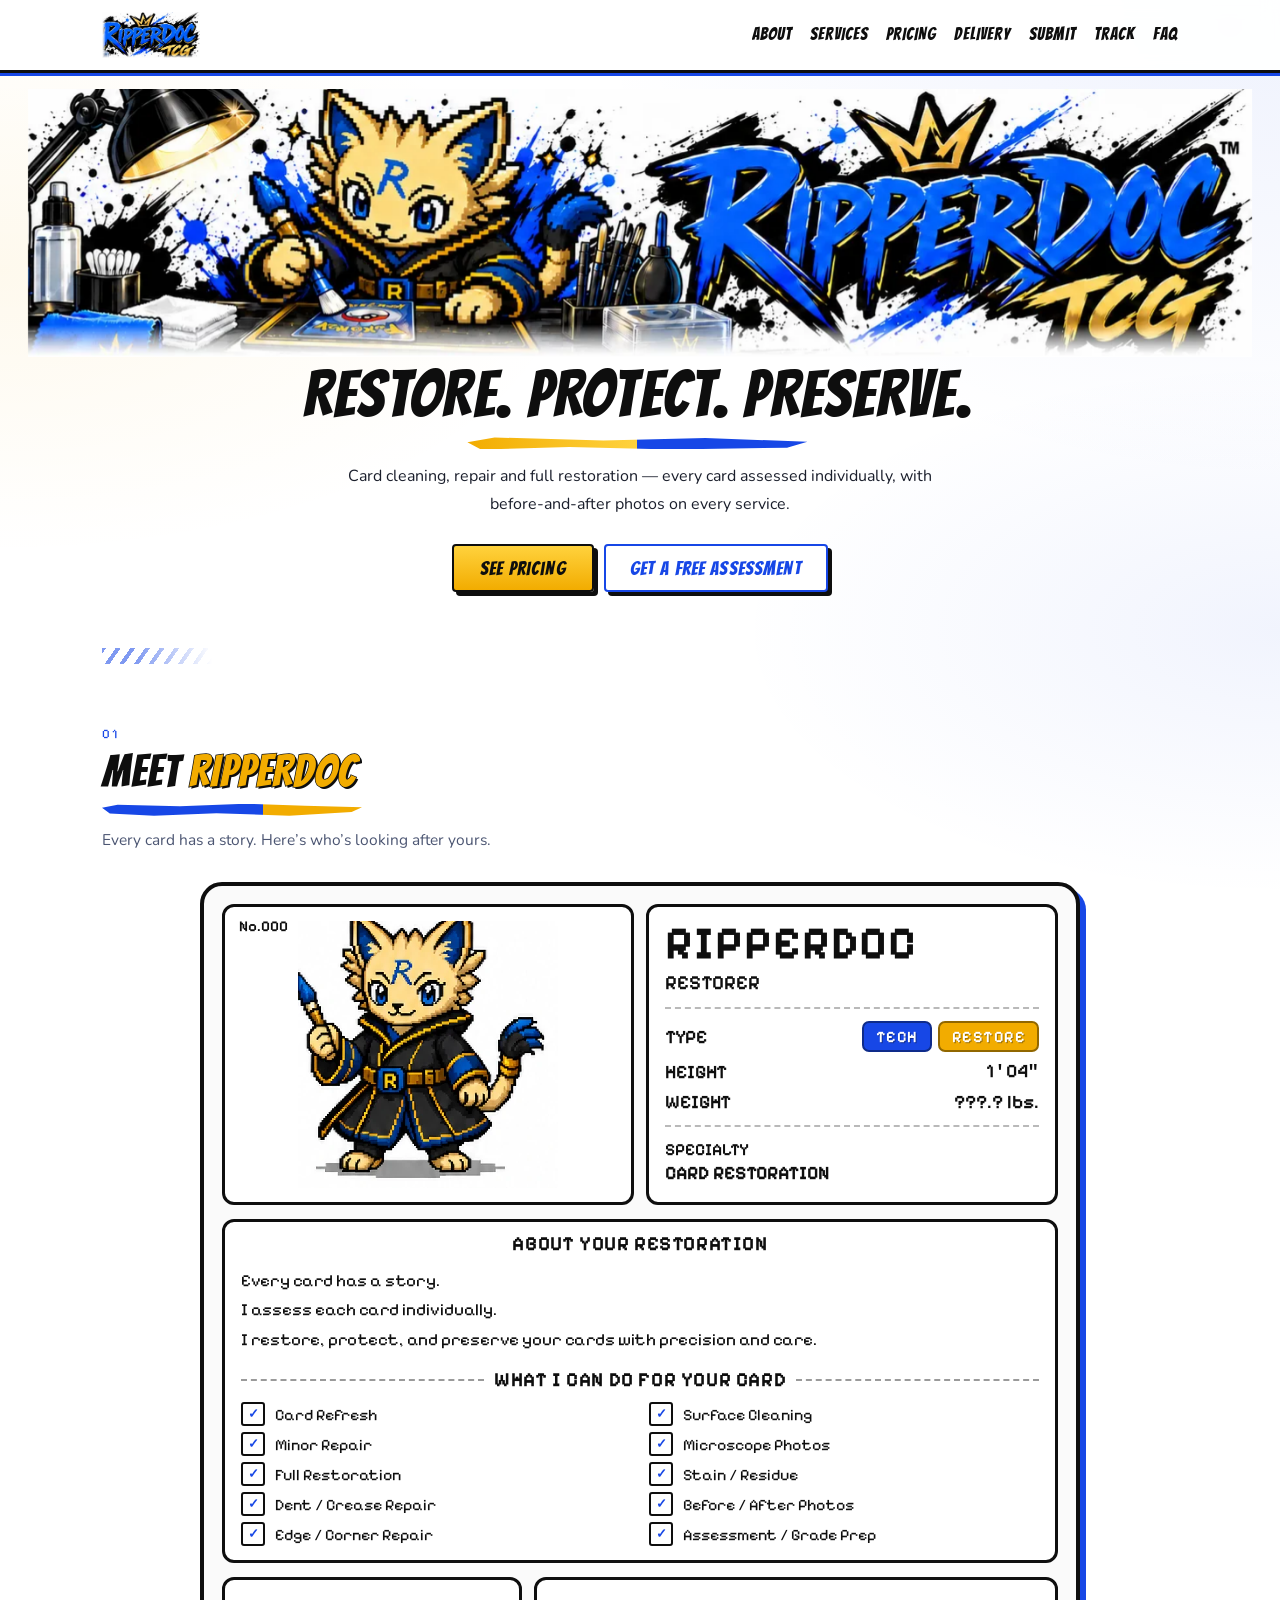
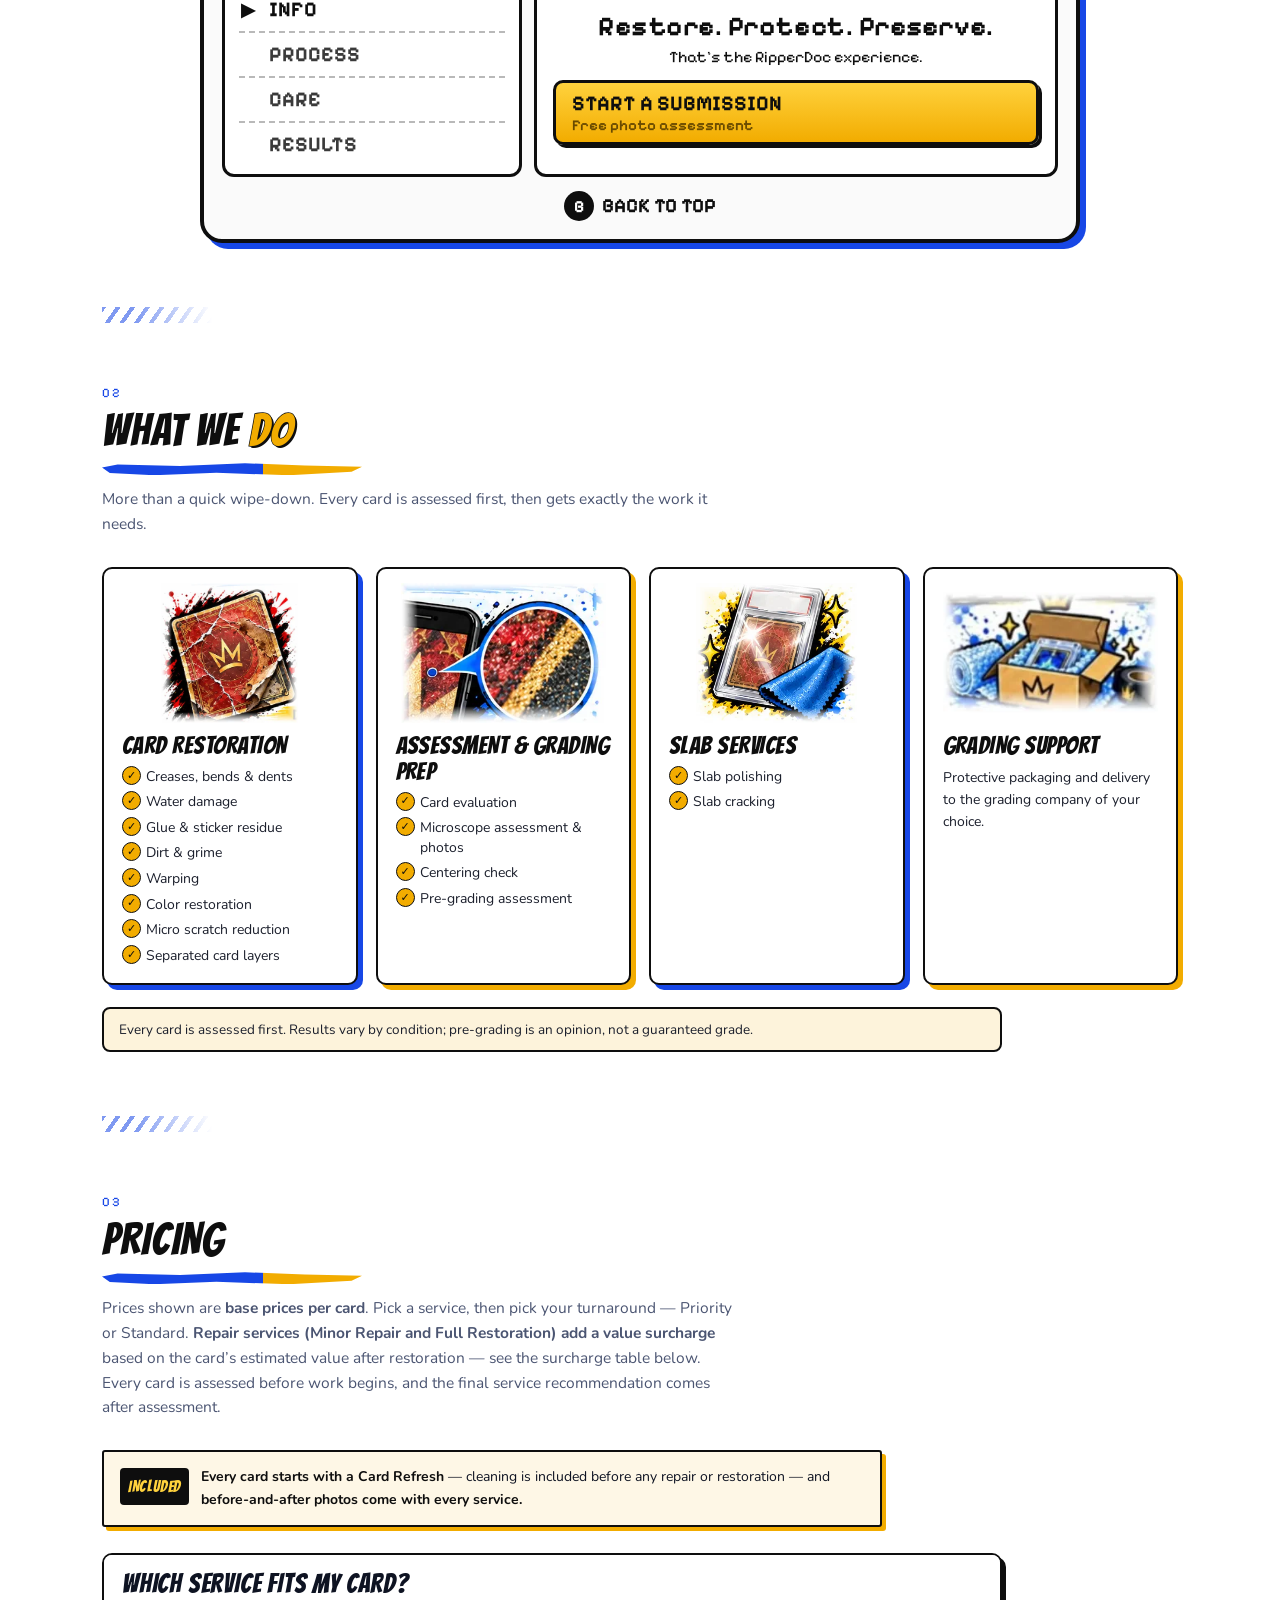
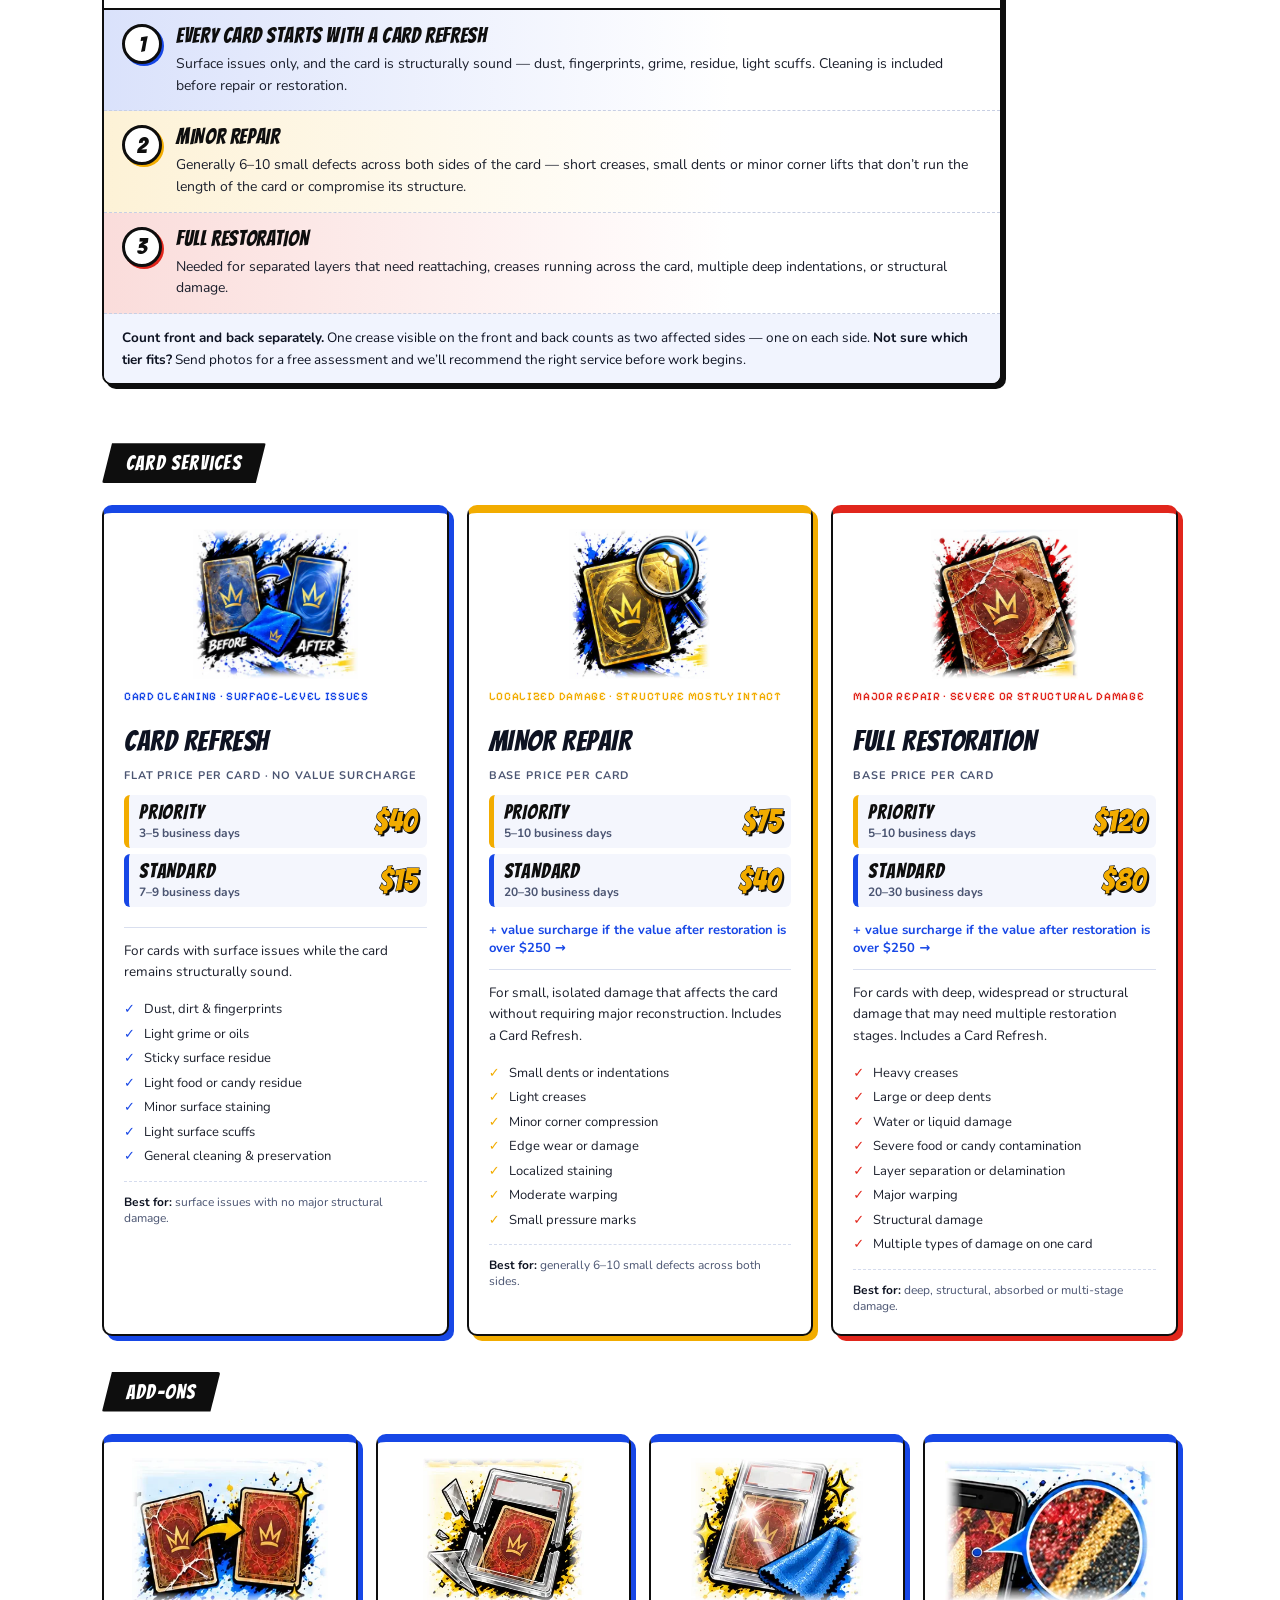
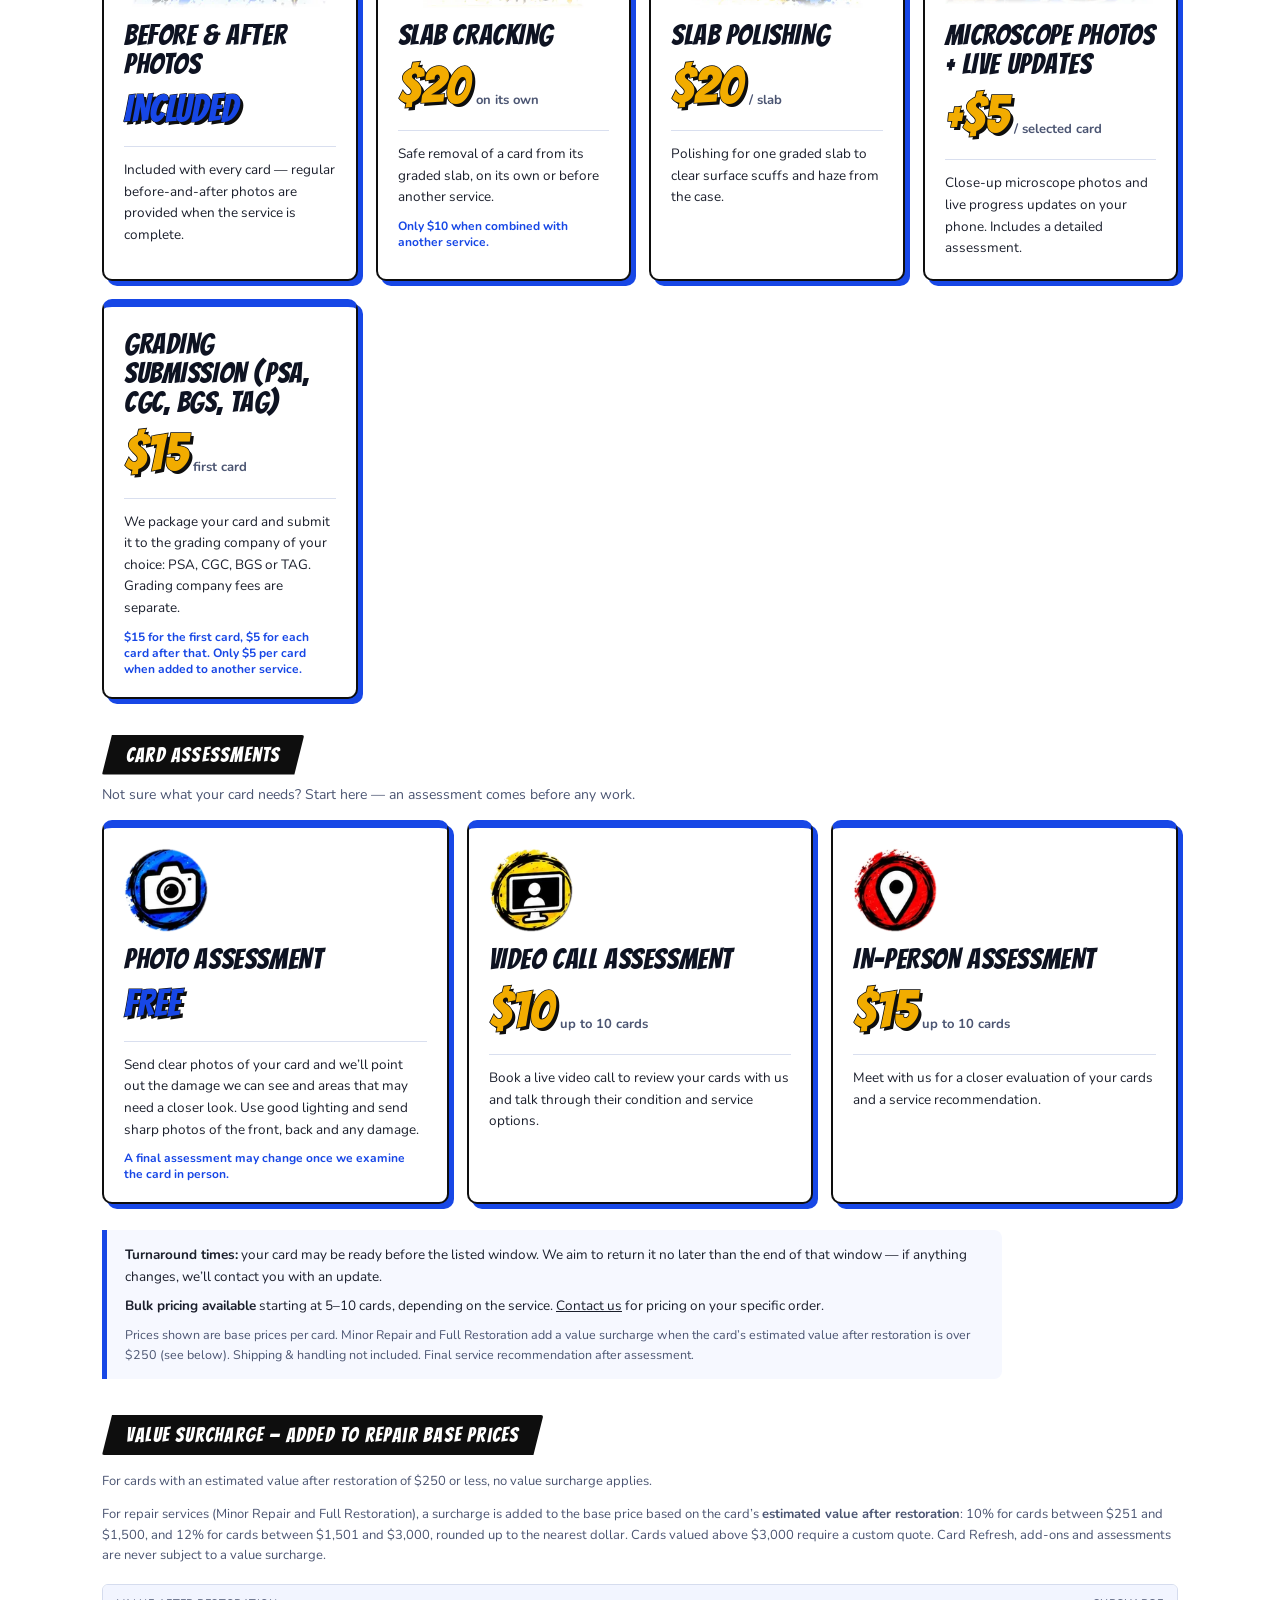
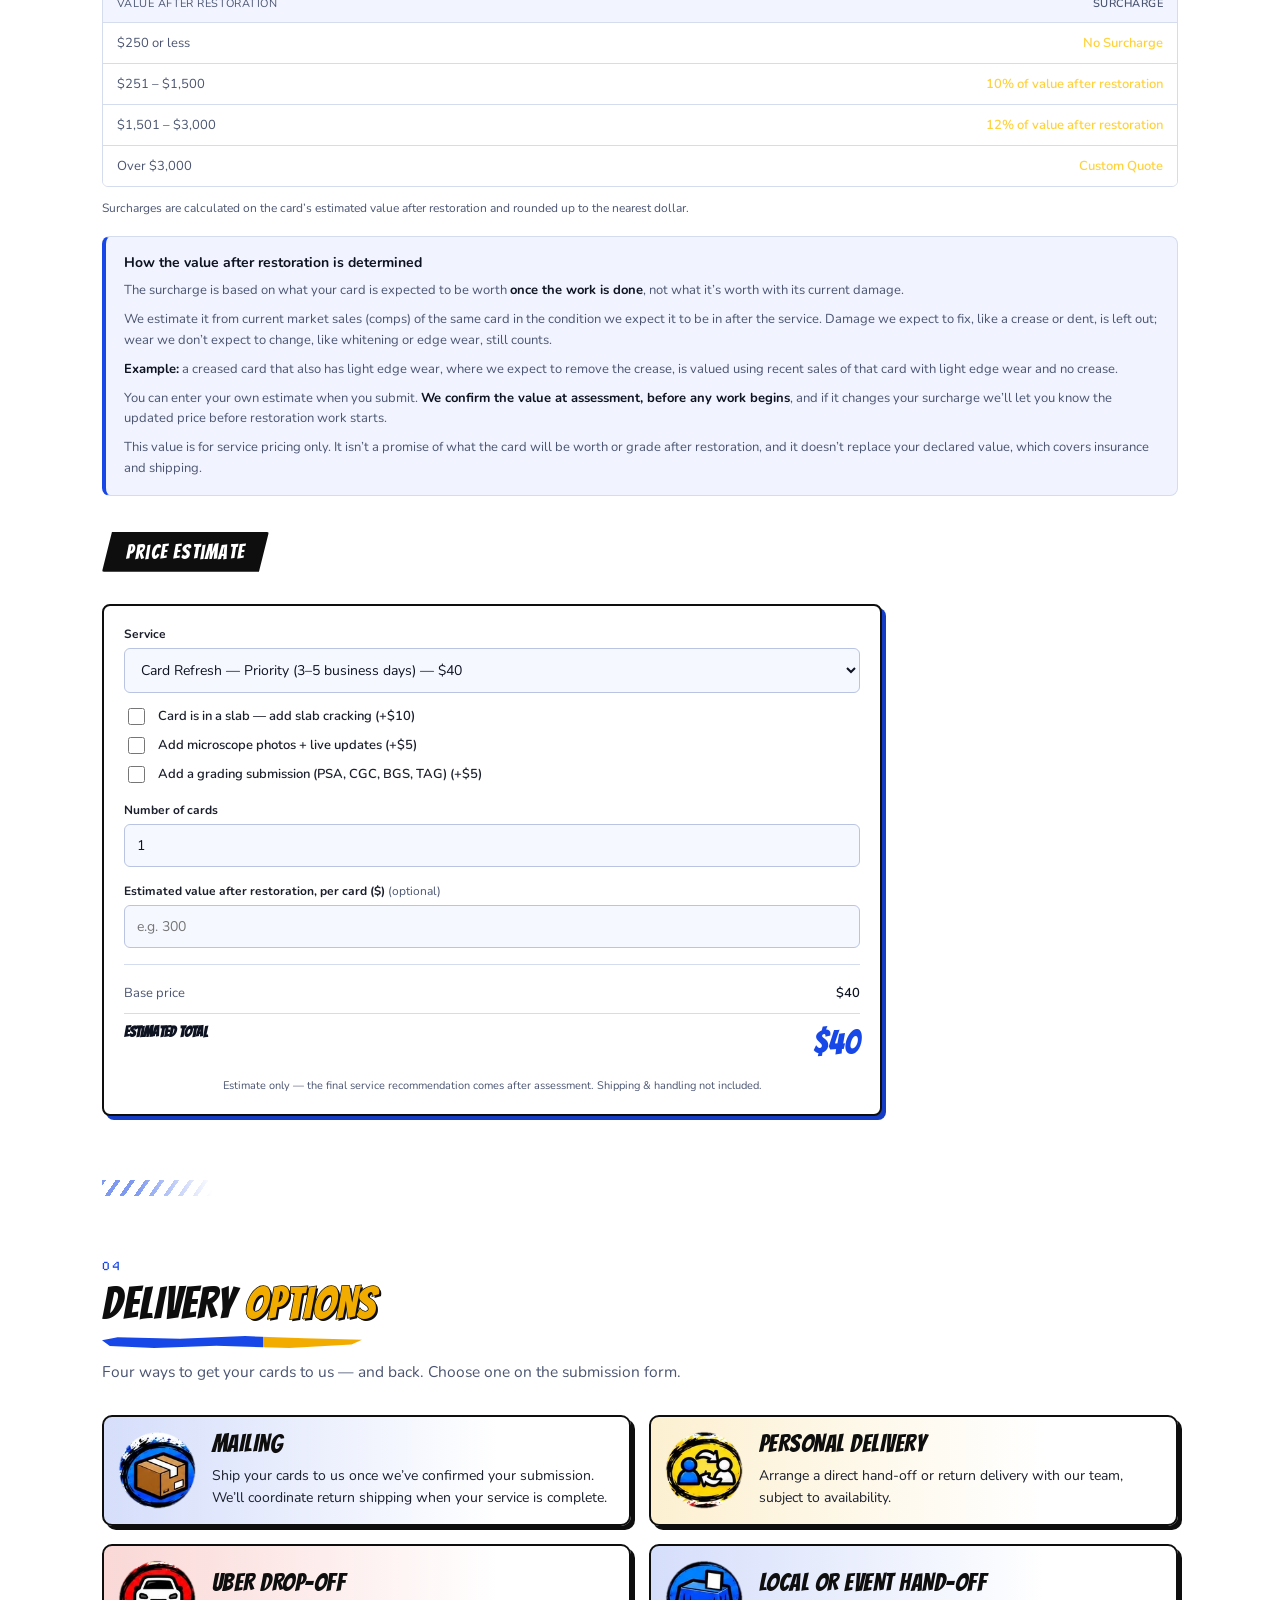
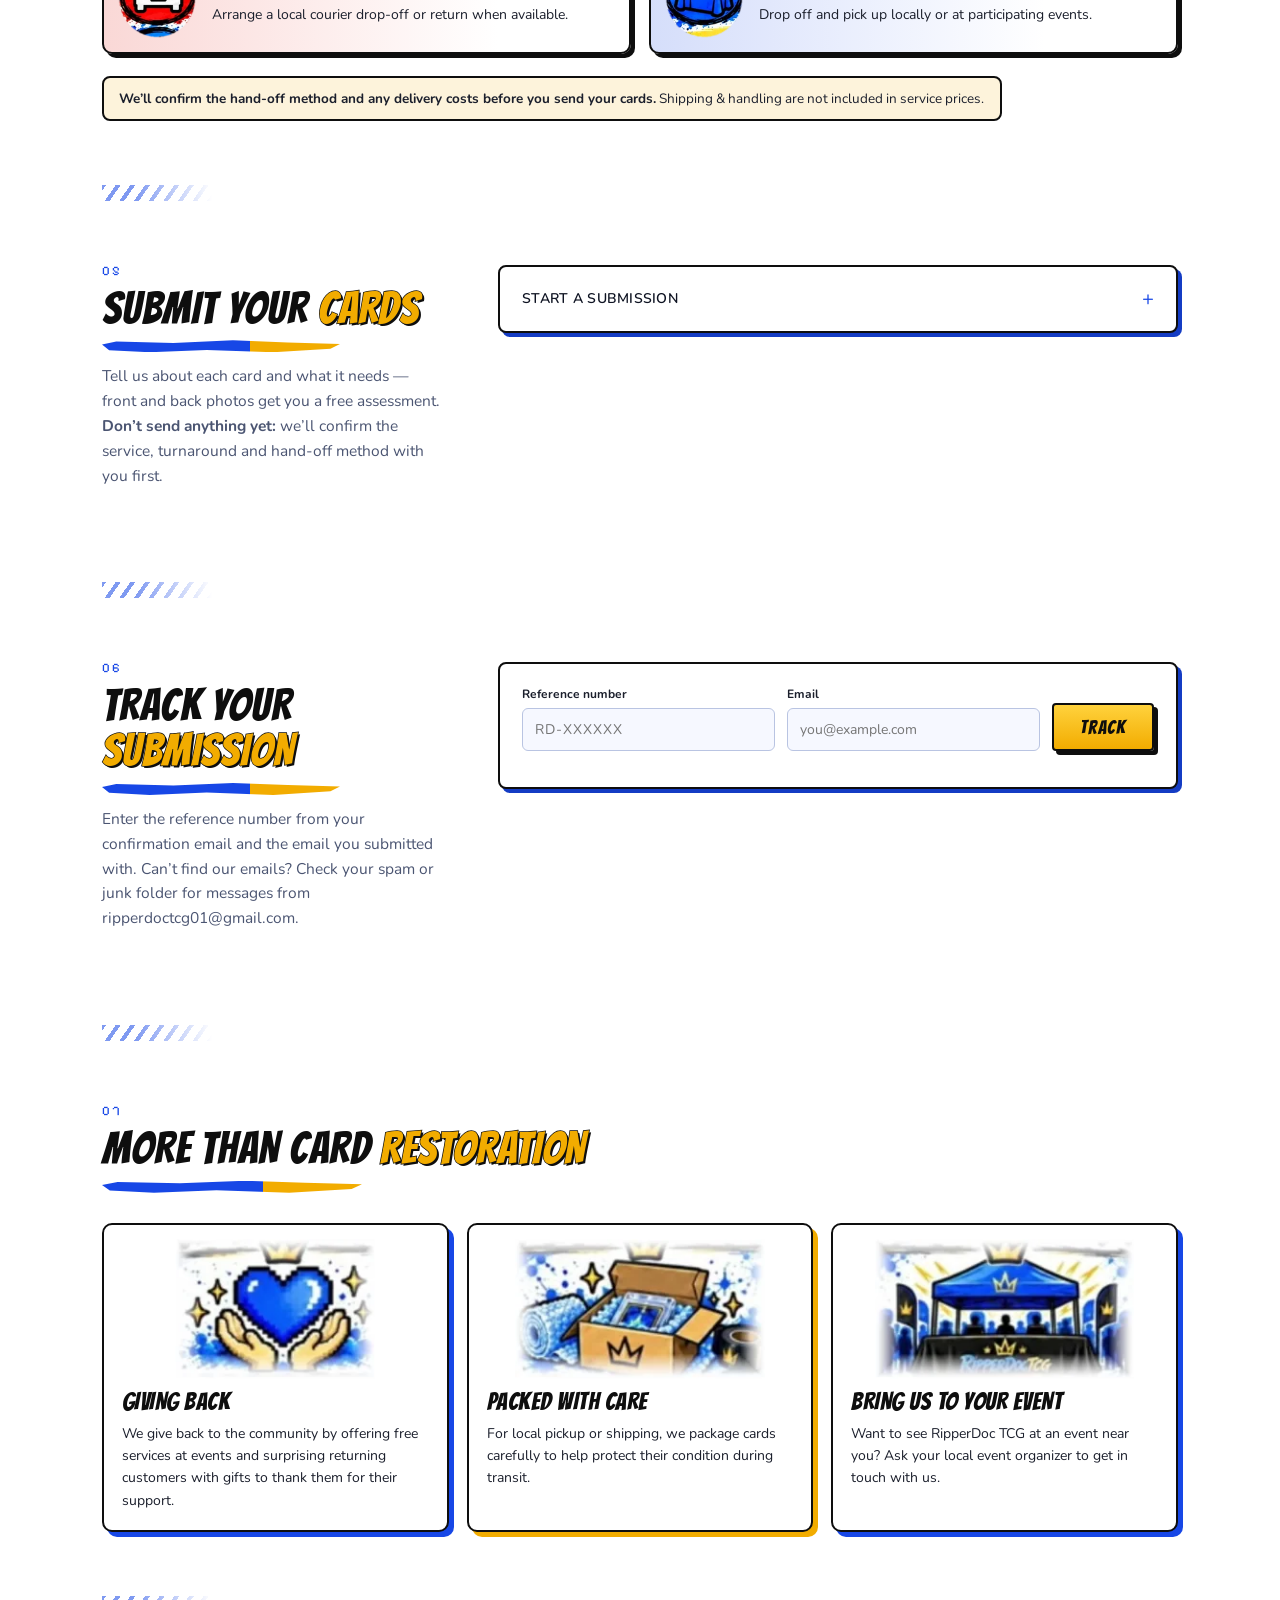
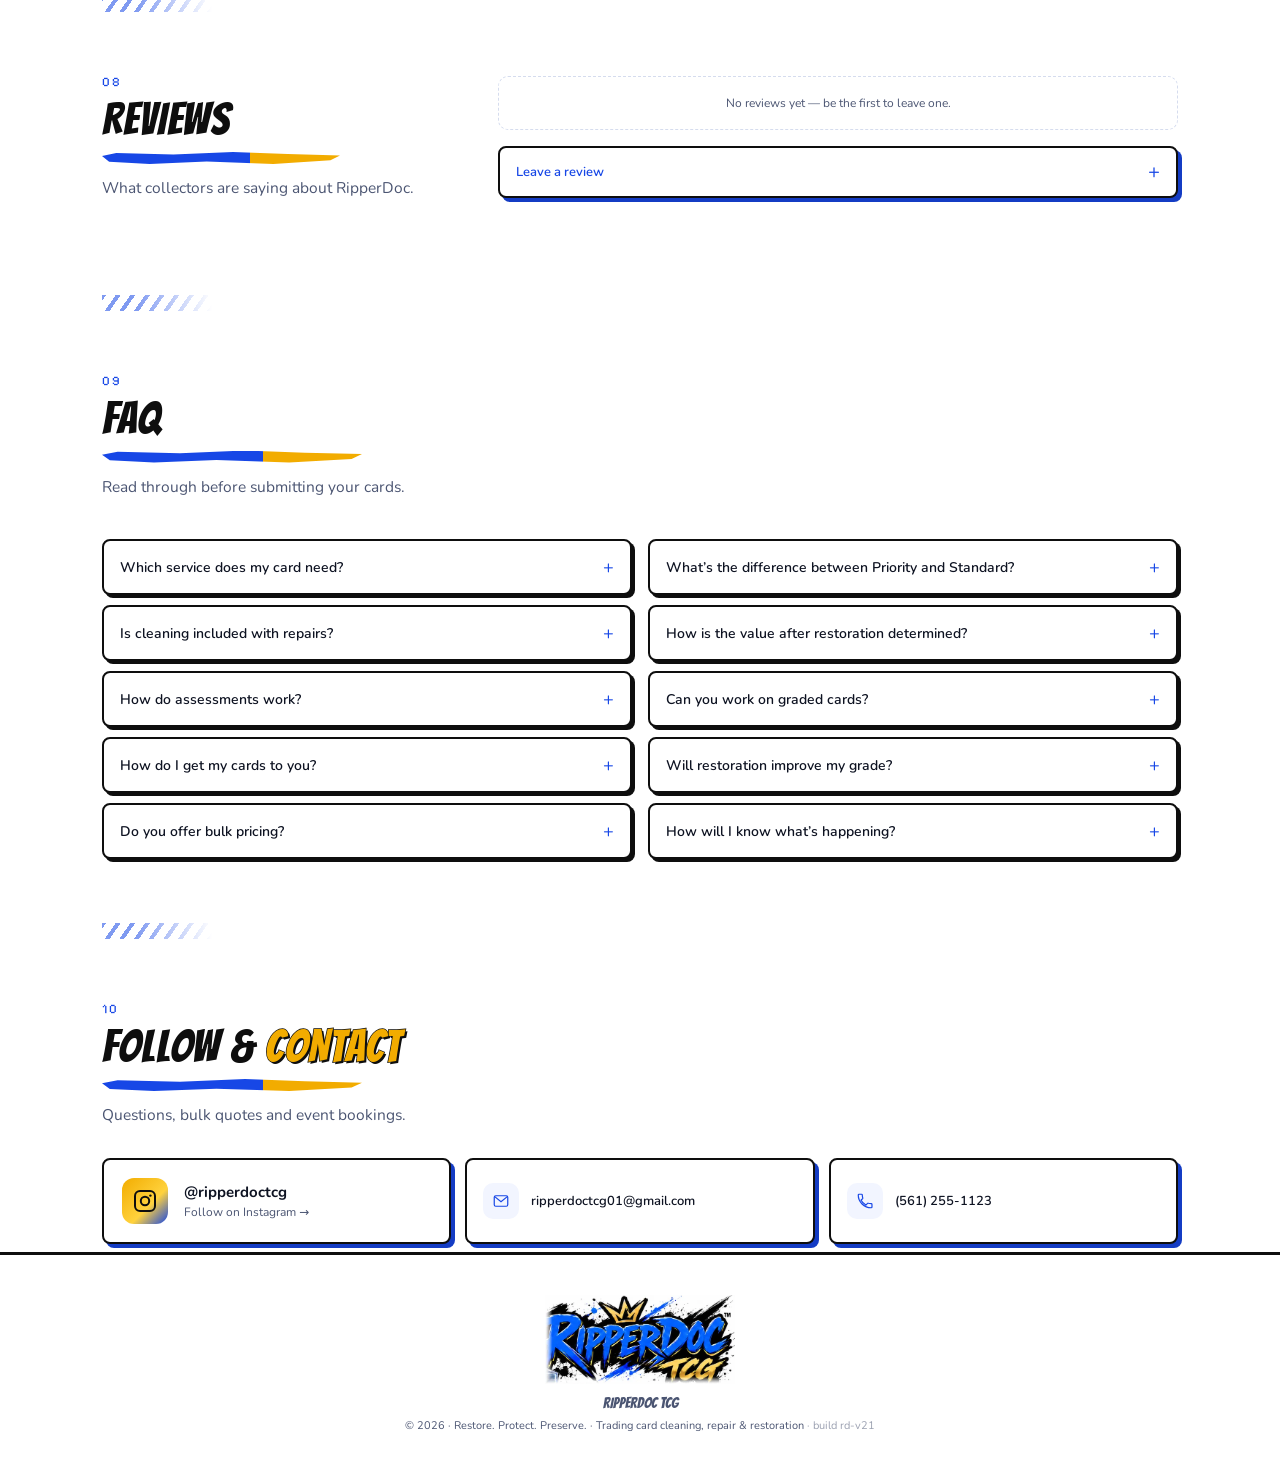
==== commit f7bda1cc: "Scan station in the intake page, scans on each card and on the customer link, help page - intake.htm" ====
--- a/index.html
+++ b/index.html
@@ -21,7 +21,7 @@
  * ===================================================================== */
 const CONFIG = {
 
-  build: 'rd-v20',   // shown in the footer — bump on every upload
+  build: 'rd-v21',   // shown in the footer — bump on every upload
 
   /* ─── Backend + photo uploads ───────────────────────────────────── */
   backend: {
@@ -2175,6 +2175,12 @@
   .v-brush .rv-card-stars, .v-brush .rv-sum-stars{-webkit-text-stroke:.5px var(--ink);}
 
 </style>
+<script src="scan/scanview.js" defer></script>
+<style>
+  .trk-media{margin-top:14px;}
+  .trk-media > .lbl{display:block; font-size:12px; letter-spacing:1px; text-transform:uppercase; color:var(--muted); margin-bottom:8px; font-weight:700;}
+  .trk-media .sv-stage{background:transparent;}
+</style>
 </head>
 <body>
 <noscript><p style="padding:20px;text-align:center;">This site needs JavaScript turned on.</p></noscript>
@@ -3352,6 +3358,17 @@
       body.appendChild(stepper(stages, c.stageIndex, when));
       if(c.tracking){ const t = el('div', 'trk-tracking'); t.append('Return tracking #: '); t.appendChild(el('b', null, c.tracking)); body.appendChild(t); }
       if(c.note){ const nn = el('div', 'trk-note'); nn.appendChild(el('span', 'lbl', plain(T(K.noteLabel)))); nn.appendChild(document.createTextNode(c.note)); body.appendChild(nn); }
+      // Photos and scans (the scan station's straightened pictures, centering and close-ups)
+      const md = c.media;
+      if(md && window.ScanView){
+        const ph = md.photos || {}, anyPh = [ph.front, ph.back].concat(ph.details || [], ph.before || [], ph.after || []).some(Boolean);
+        if(ScanView.has(md.scans) || anyPh){
+          const box = el('div', 'trk-media'); box.appendChild(el('span', 'lbl', 'Photos & scans'));
+          const inner = document.createElement('div'); inner.innerHTML = ScanView.html(md.scans, { photos: ph }); box.appendChild(inner);
+          ScanView.wire(inner, md.scans || {}, { photos: ph });
+          body.appendChild(box);
+        }
+      }
       det.appendChild(body); tOut.appendChild(det);
     });
     tOut.hidden = false;
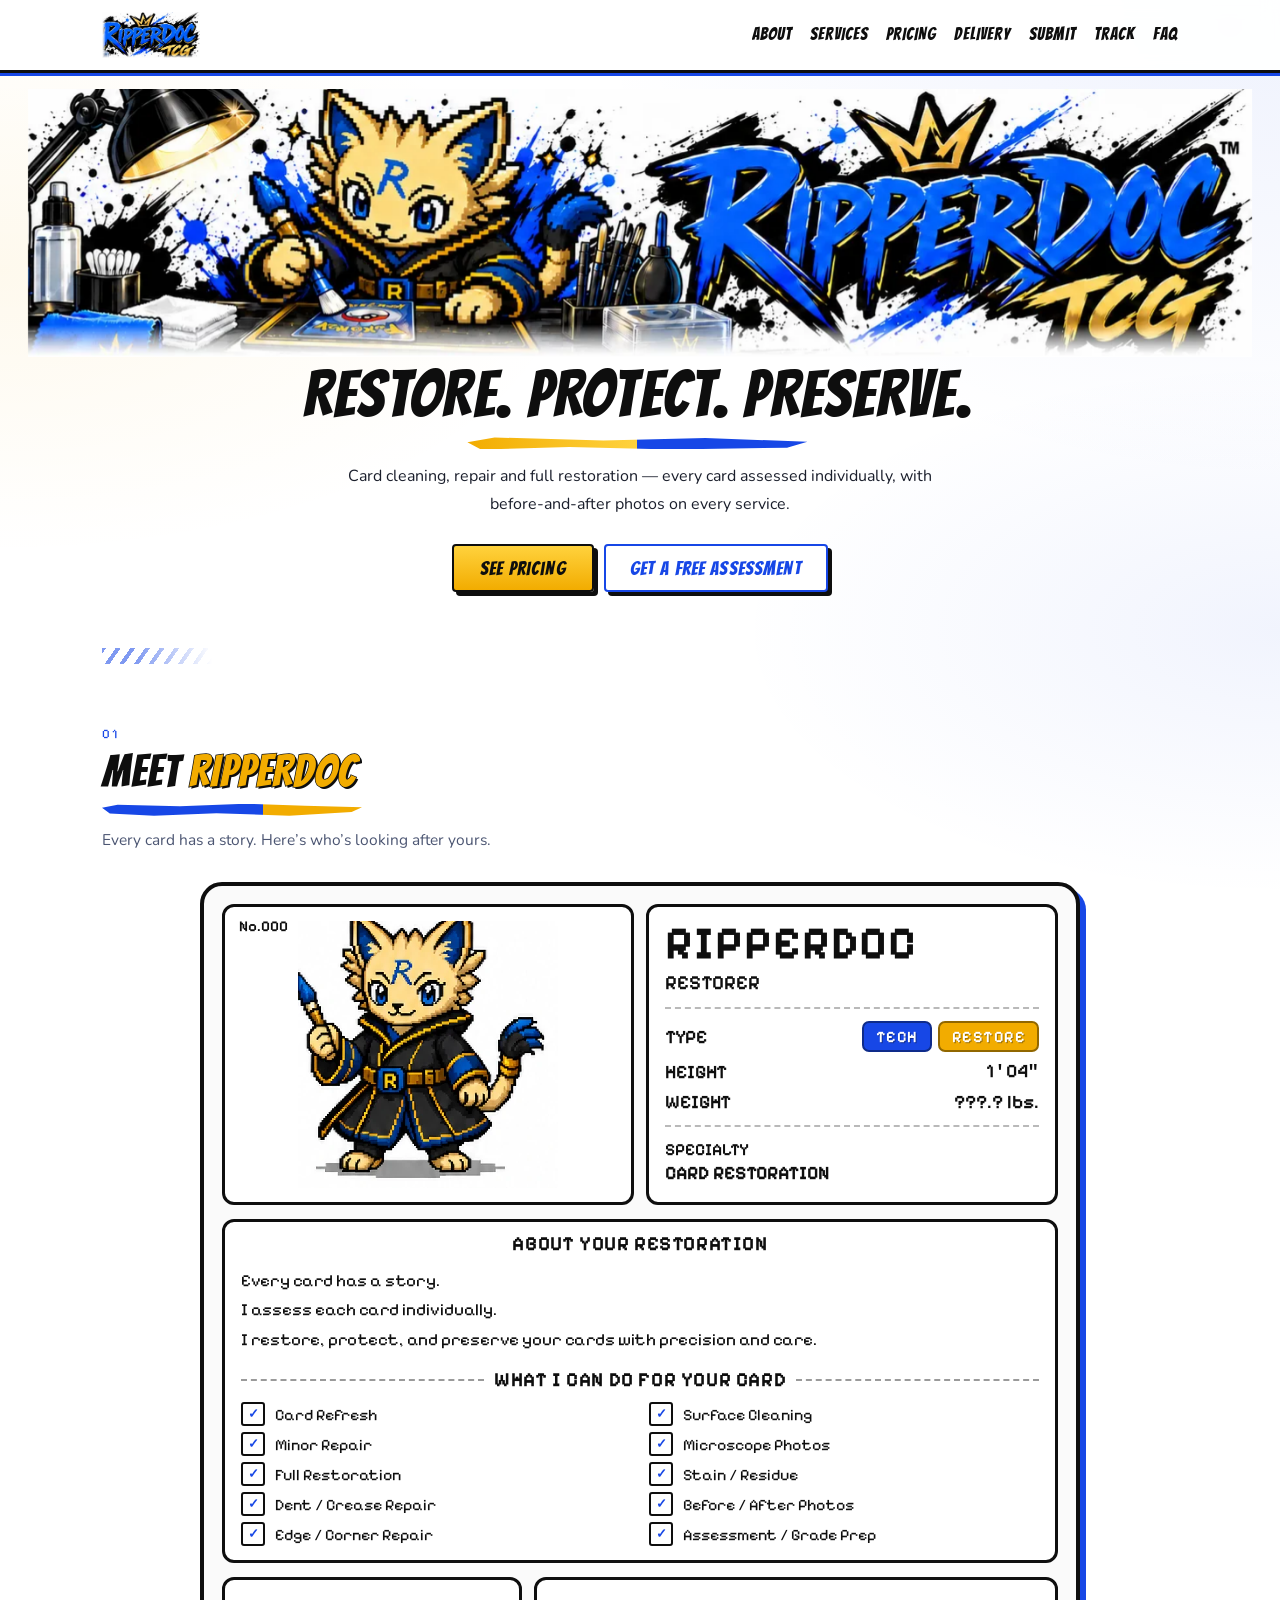
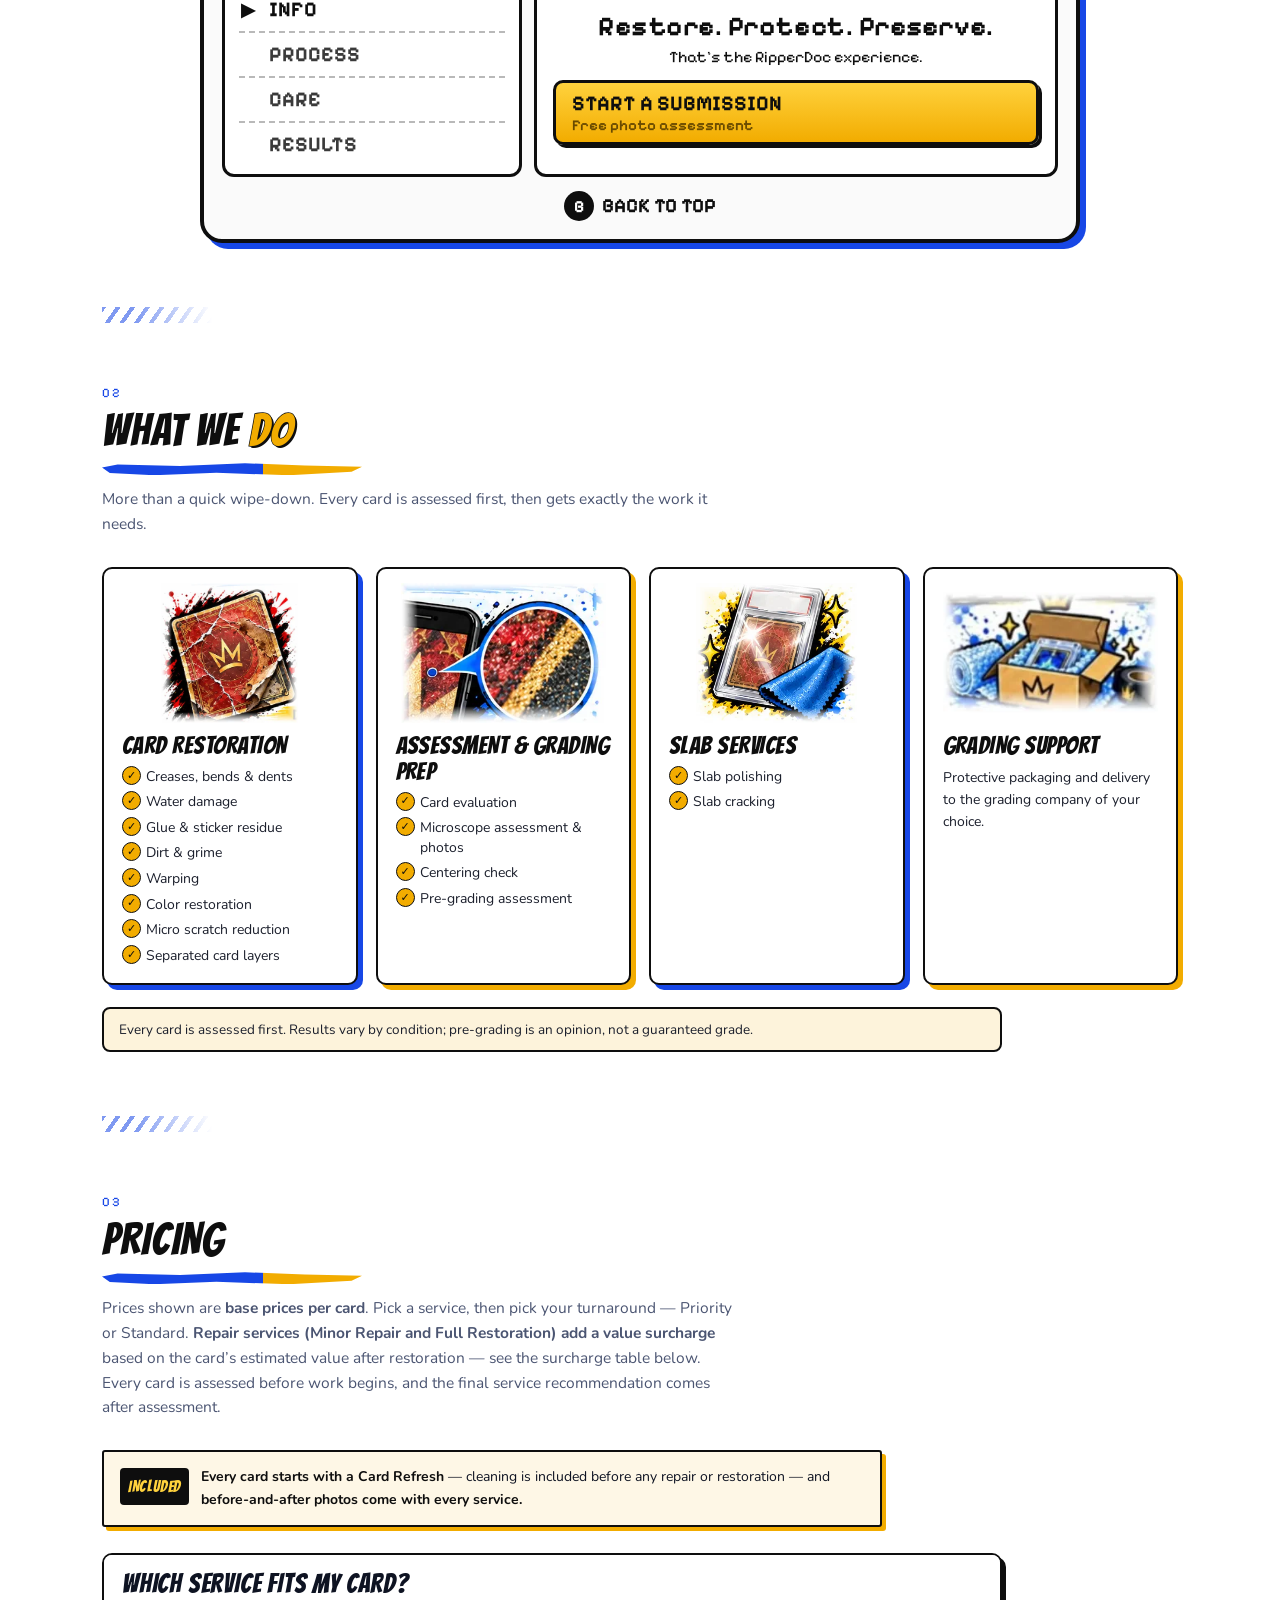
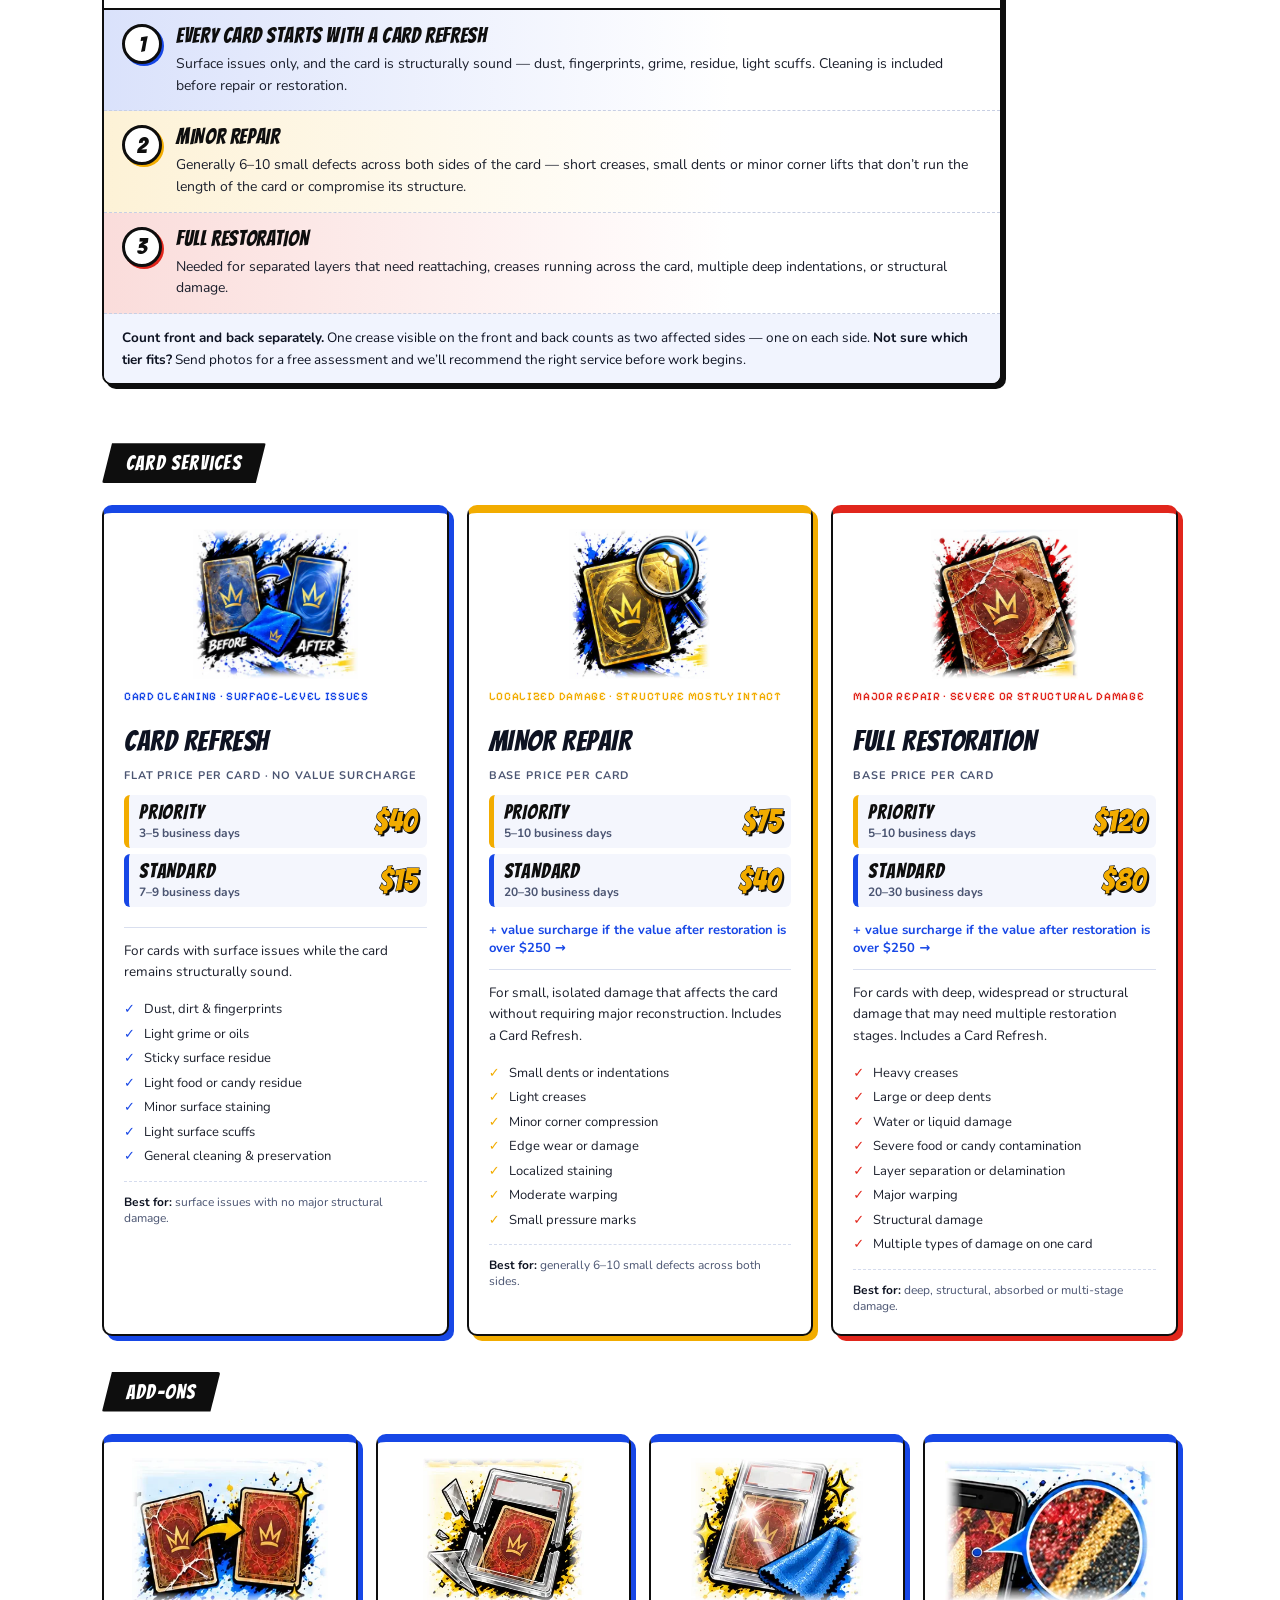
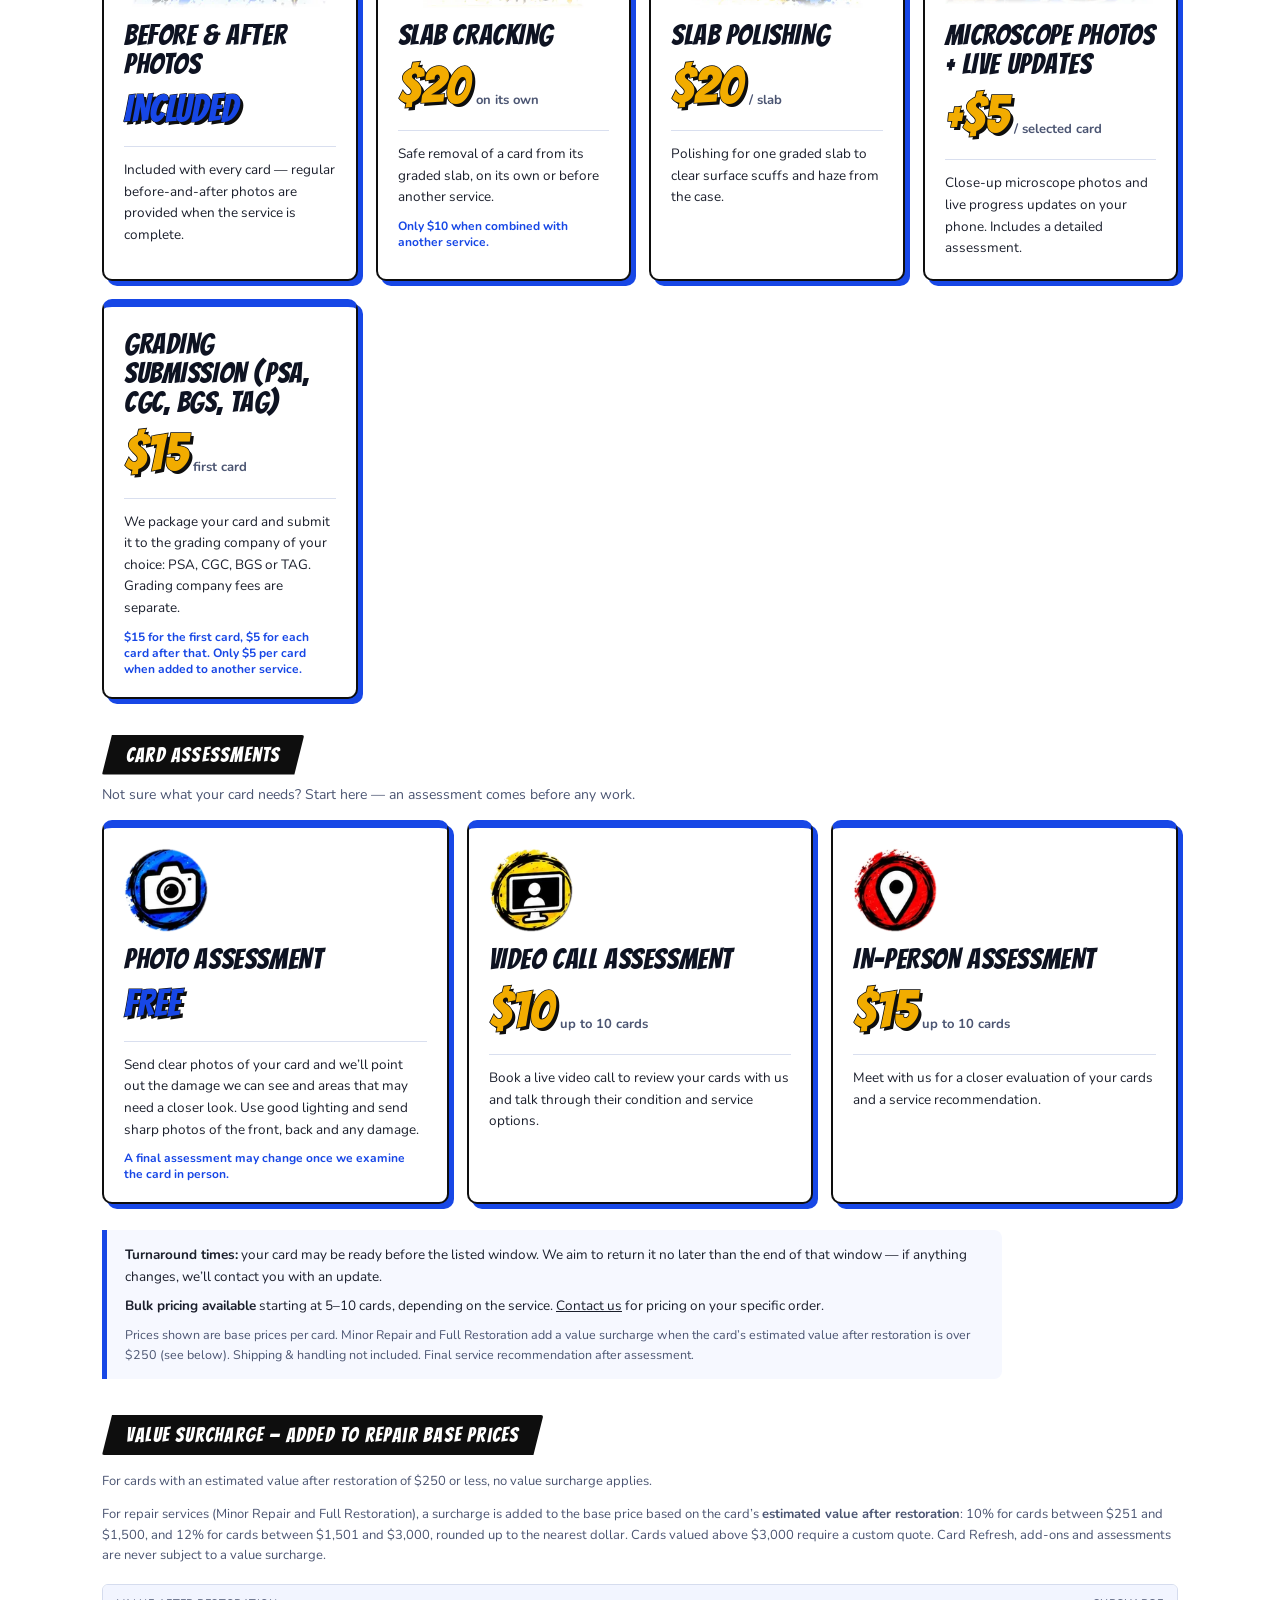
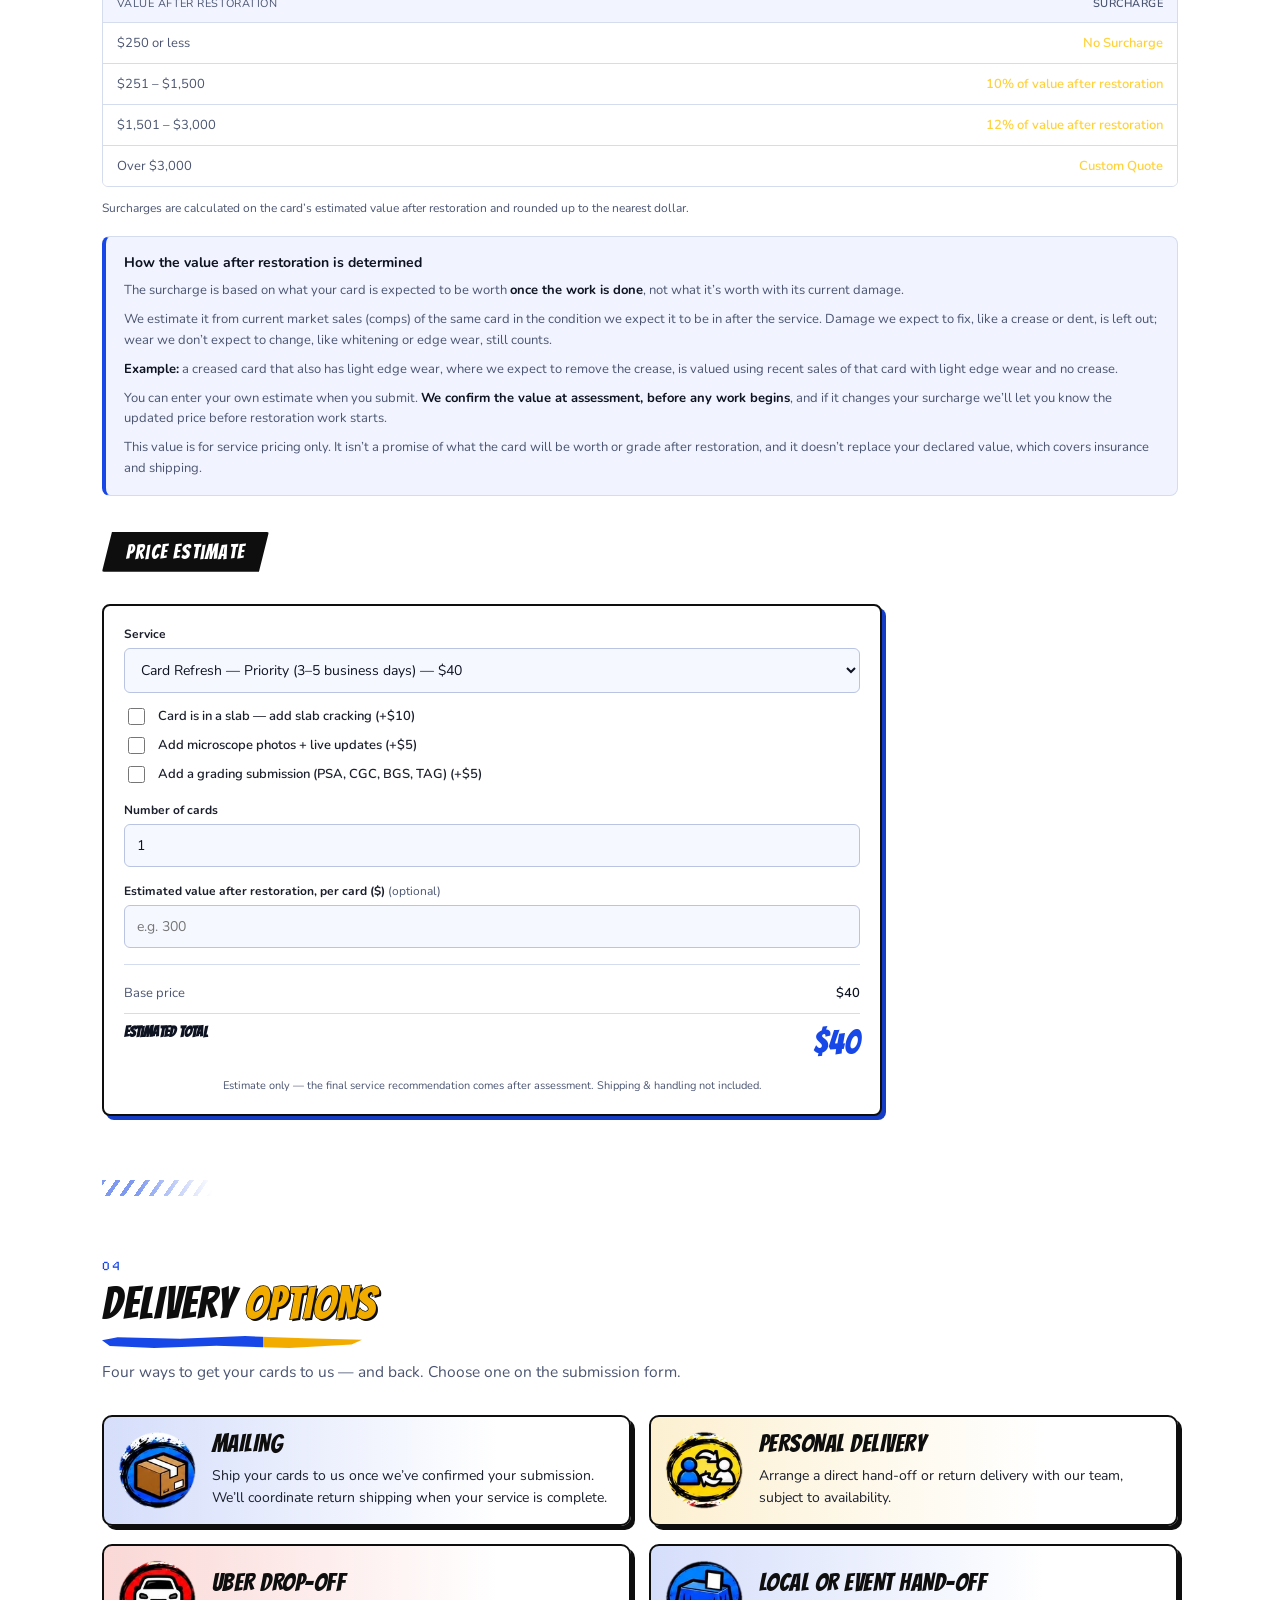
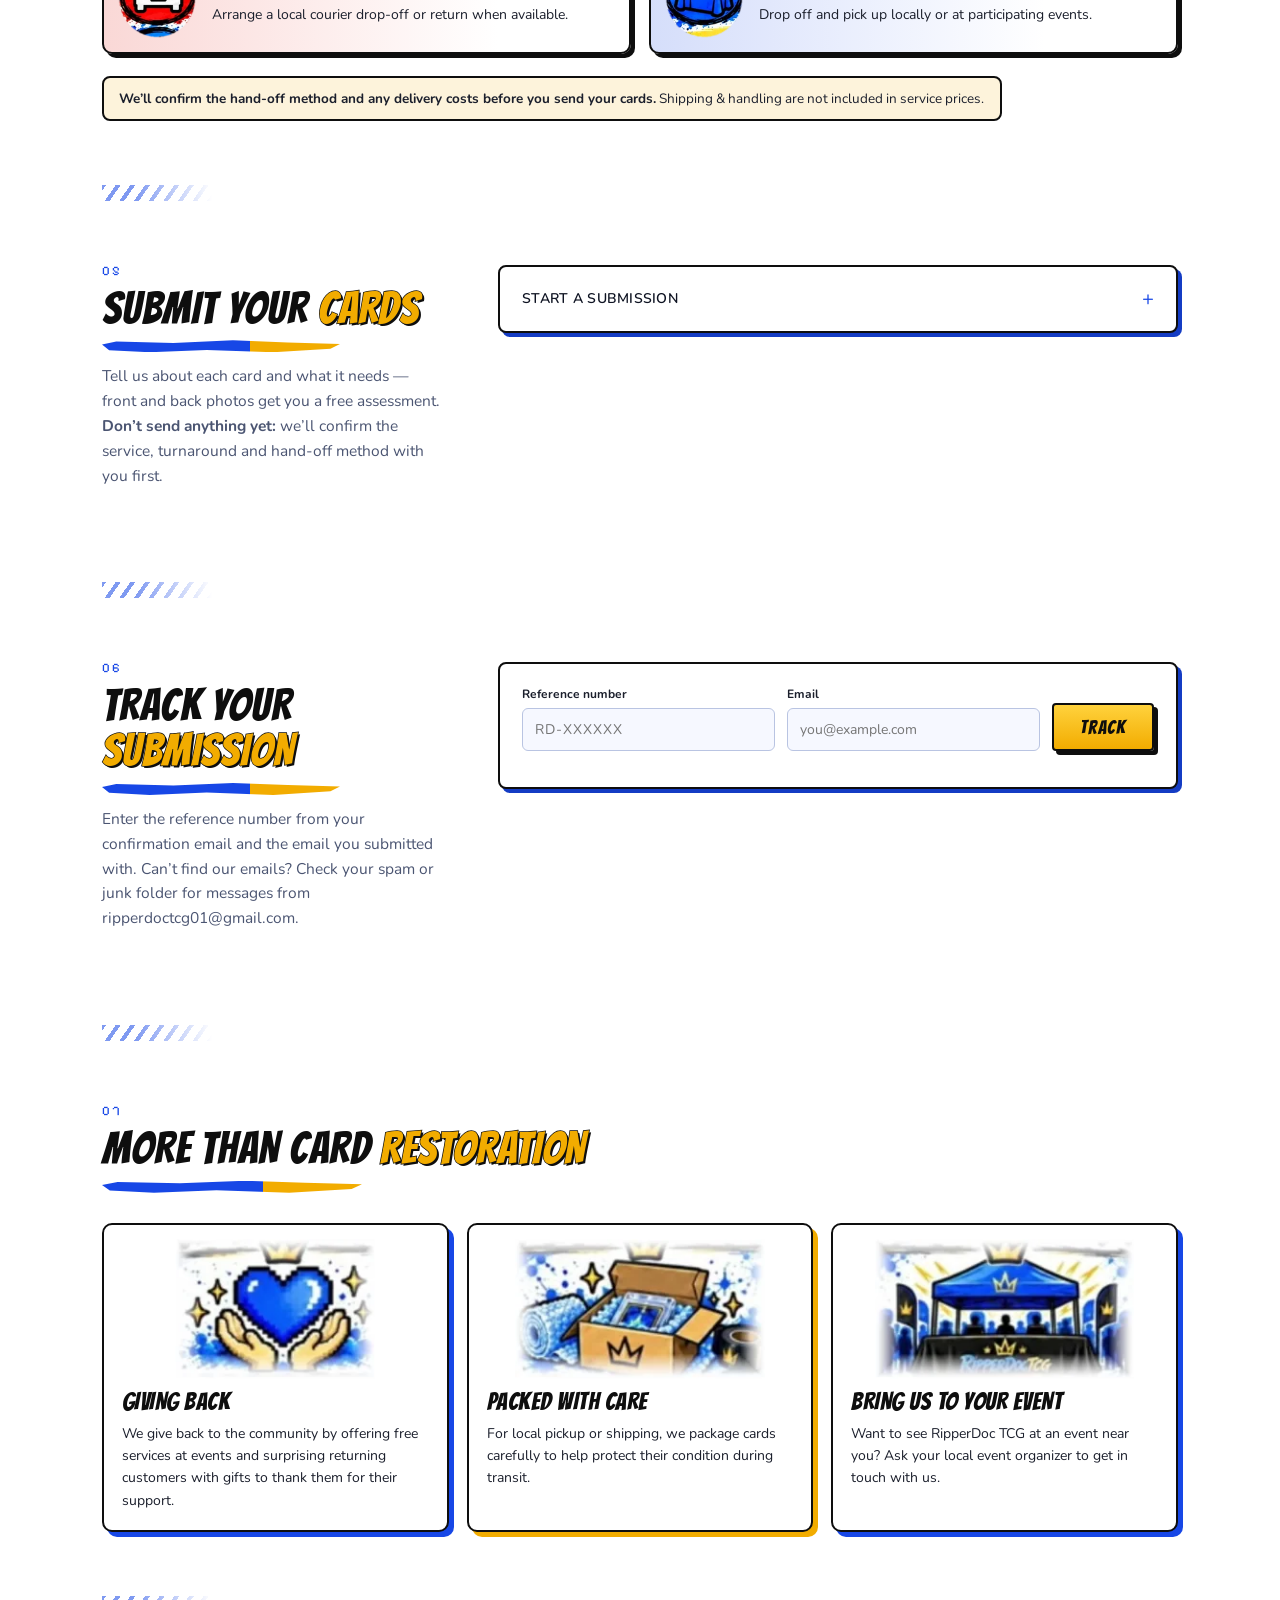
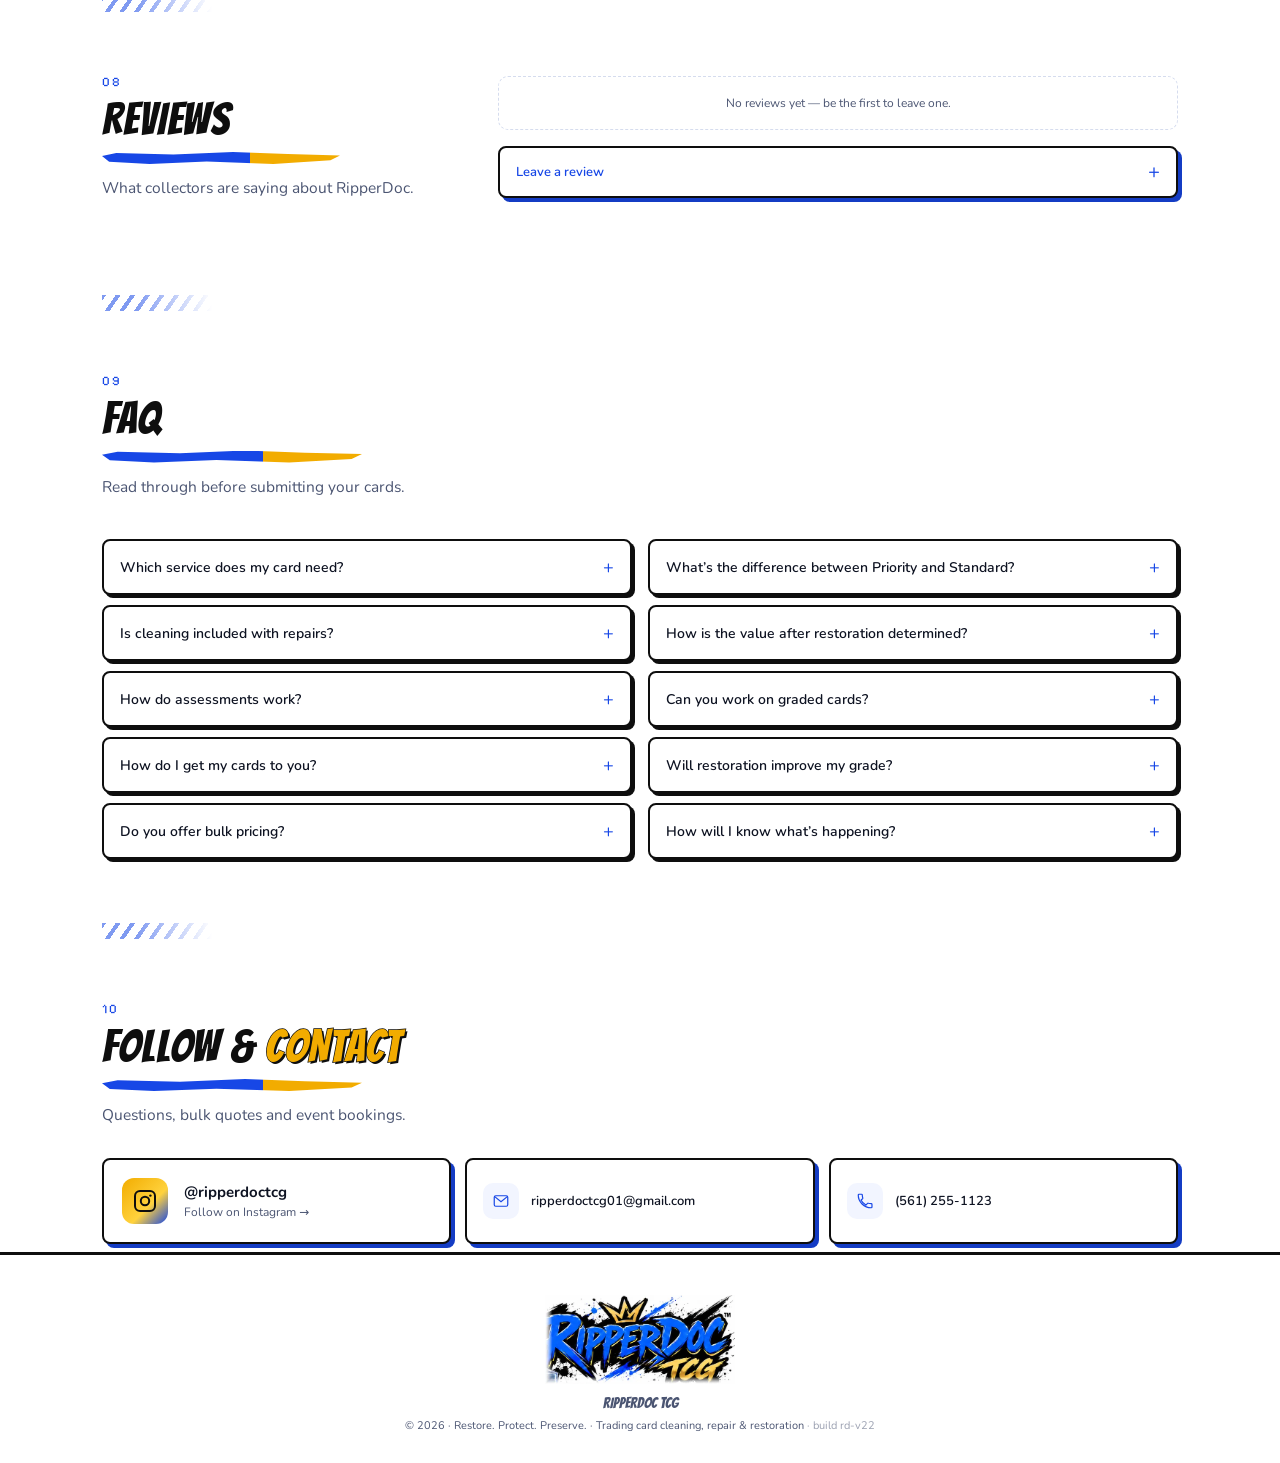
==== commit 5be9fb0c: "Set, card # and year on every card Website: picking a card (or typing a name that matches exactly on" ====
--- a/index.html
+++ b/index.html
@@ -21,7 +21,7 @@
  * ===================================================================== */
 const CONFIG = {
 
-  build: 'rd-v21',   // shown in the footer — bump on every upload
+  build: 'rd-v22',   // shown in the footer — bump on every upload
 
   /* ─── Backend + photo uploads ───────────────────────────────────── */
   backend: {
@@ -3209,7 +3209,9 @@
       const nameParts = extra.filter(o => o.x.appendToName).map(o => o.v);
       if(!itemName || (svc && !service)) return setMsg(formMsg, T(M.missingItem), 'err');
       const ph = entries[cid].photos;
+      const ci = window.CardInfo ? await window.CardInfo($(`f-card-${cid}`)).catch(() => ({})) : {};   // set, card #, year for the back end
       items.push({ name: nameParts.length ? `${itemName} — ${nameParts.join(' · ')}` : itemName, value, restoredValue, service, notes,
+        set: ci.set || '', cardNo: ci.cardNo || '', year: ci.year || '',
         photos: { front: ph.front, back: ph.back, details: ph.details.filter(d => d.status === 'done').map(d => d.url) } });
     }
     if(!name) return setMsg(formMsg, T(M.missingName), 'err');
@@ -3599,6 +3601,7 @@
   function card(name, setName, num, total, year, rarity, img){
     const n = num ? (total && /^\d+$/.test(num) ? `${num}/${total}` : /^\d+$/.test(num) ? `#${num}` : num) : '';
     return { label: `${name} — ${setName || ''}${n ? ' ' + n : ''}${year ? ` (${year})` : ''}`.trim(), name, sub: [setName, n, year, rarity].filter(Boolean).join(' · '), img,
+      setName: setName || '', cardNo: n, year: year ? String(year) : '',
       num: String(num || '').replace(/^0+/, ''), total: String(total || ''), hay: words(`${name} ${setName || ''}`) };
   }
   async function getJSON(url, ms){
@@ -3710,7 +3713,8 @@
   function pick(i){
     const c = items[i]; if (!c || !input) return;
     input.value = c.label.slice(0, Number(input.maxLength) > 0 ? input.maxLength : 200);
-    input.dataset.clPicked = input.value; close(); clearTimeout(timer); seq++;
+    input.dataset.clPicked = input.value; input.dataset.clCard = JSON.stringify({ set: c.setName, cardNo: c.cardNo, year: c.year });
+    close(); clearTimeout(timer); seq++;
     input.dispatchEvent(new Event('input', { bubbles: true })); input.dispatchEvent(new Event('change', { bubbles: true }));
   }
   // ---- "Look up value" links (PriceCharting + eBay sold), filled from whatever is in the card name field ----
@@ -3731,6 +3735,20 @@
     const t = el.value.trim(); box.hidden = t.length < 3; if (!box.hidden) box.innerHTML = valueLinksHtml(t);
   }
   window.CardValueLinks = valueLinksHtml;   // the owner portal reuses this on each card
+  // Set, card # and year for a card name field: from the suggestion that was picked, or — for a typed name — from the
+  // card list when the text matches exactly one card. Otherwise blank (the owner fills it in on the intake page).
+  window.CardInfo = async function (el) {
+    const blank = { set: '', cardNo: '', year: '' }, text = String(el && el.value || '').trim();
+    if (!text) return blank;
+    if (el.dataset.clPicked === el.value && el.dataset.clCard) { try { return JSON.parse(el.dataset.clCard); } catch (_) {} }
+    try { await loadDB(); } catch (_) { return blank; }
+    if (!DB) return blank;
+    const out = c => ({ set: c.setName, cardNo: c.cardNo, year: c.year });
+    const exact = DB.filter(c => c.label === text); if (exact.length === 1) return out(exact[0]);
+    const r = localSearch(text); if (r.length === 1) return out(r[0]);
+    const k = keyOf(text), same = DB.filter(c => c.nn === k); if (same.length === 1) return out(same[0]);
+    return blank;
+  };
   function attach(el){
     if (el.dataset.cl) return; el.dataset.cl = '1';
     el.setAttribute('autocomplete', 'off'); el.setAttribute('role', 'combobox'); el.setAttribute('aria-autocomplete', 'list');
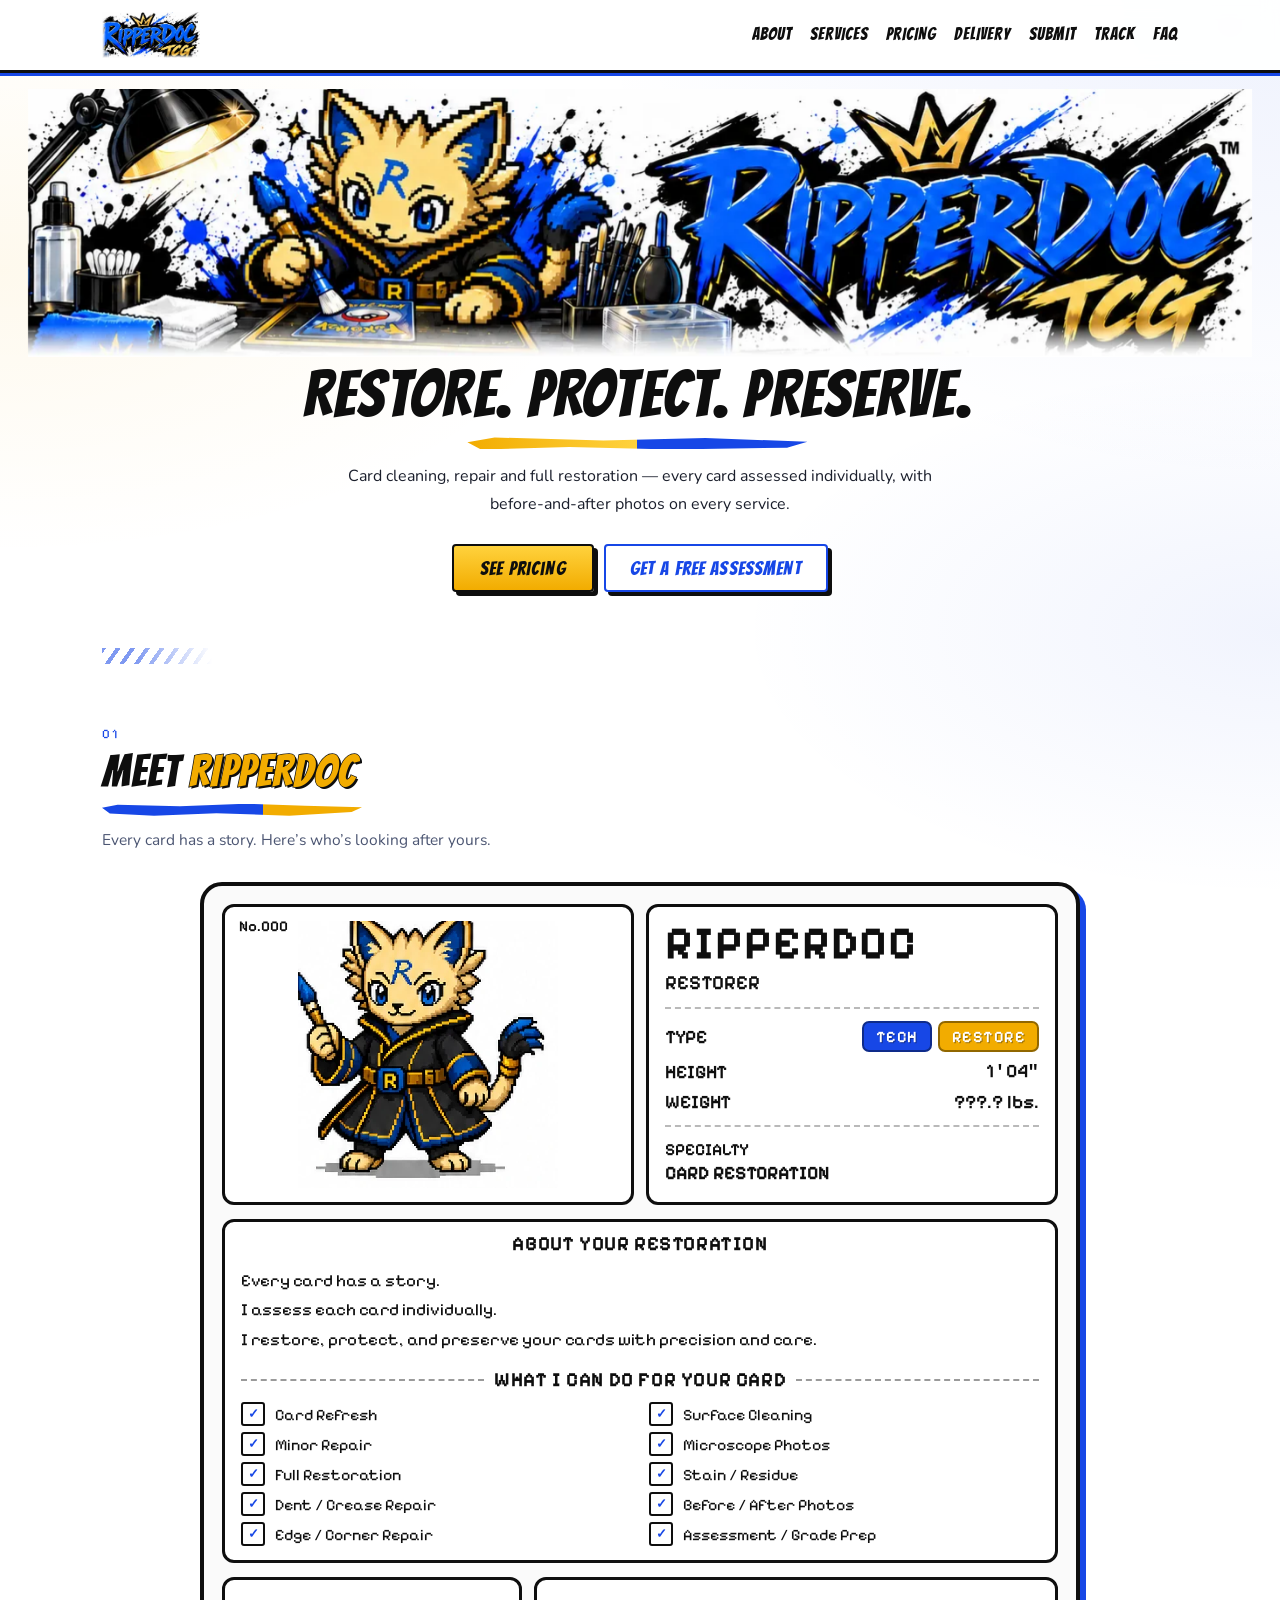
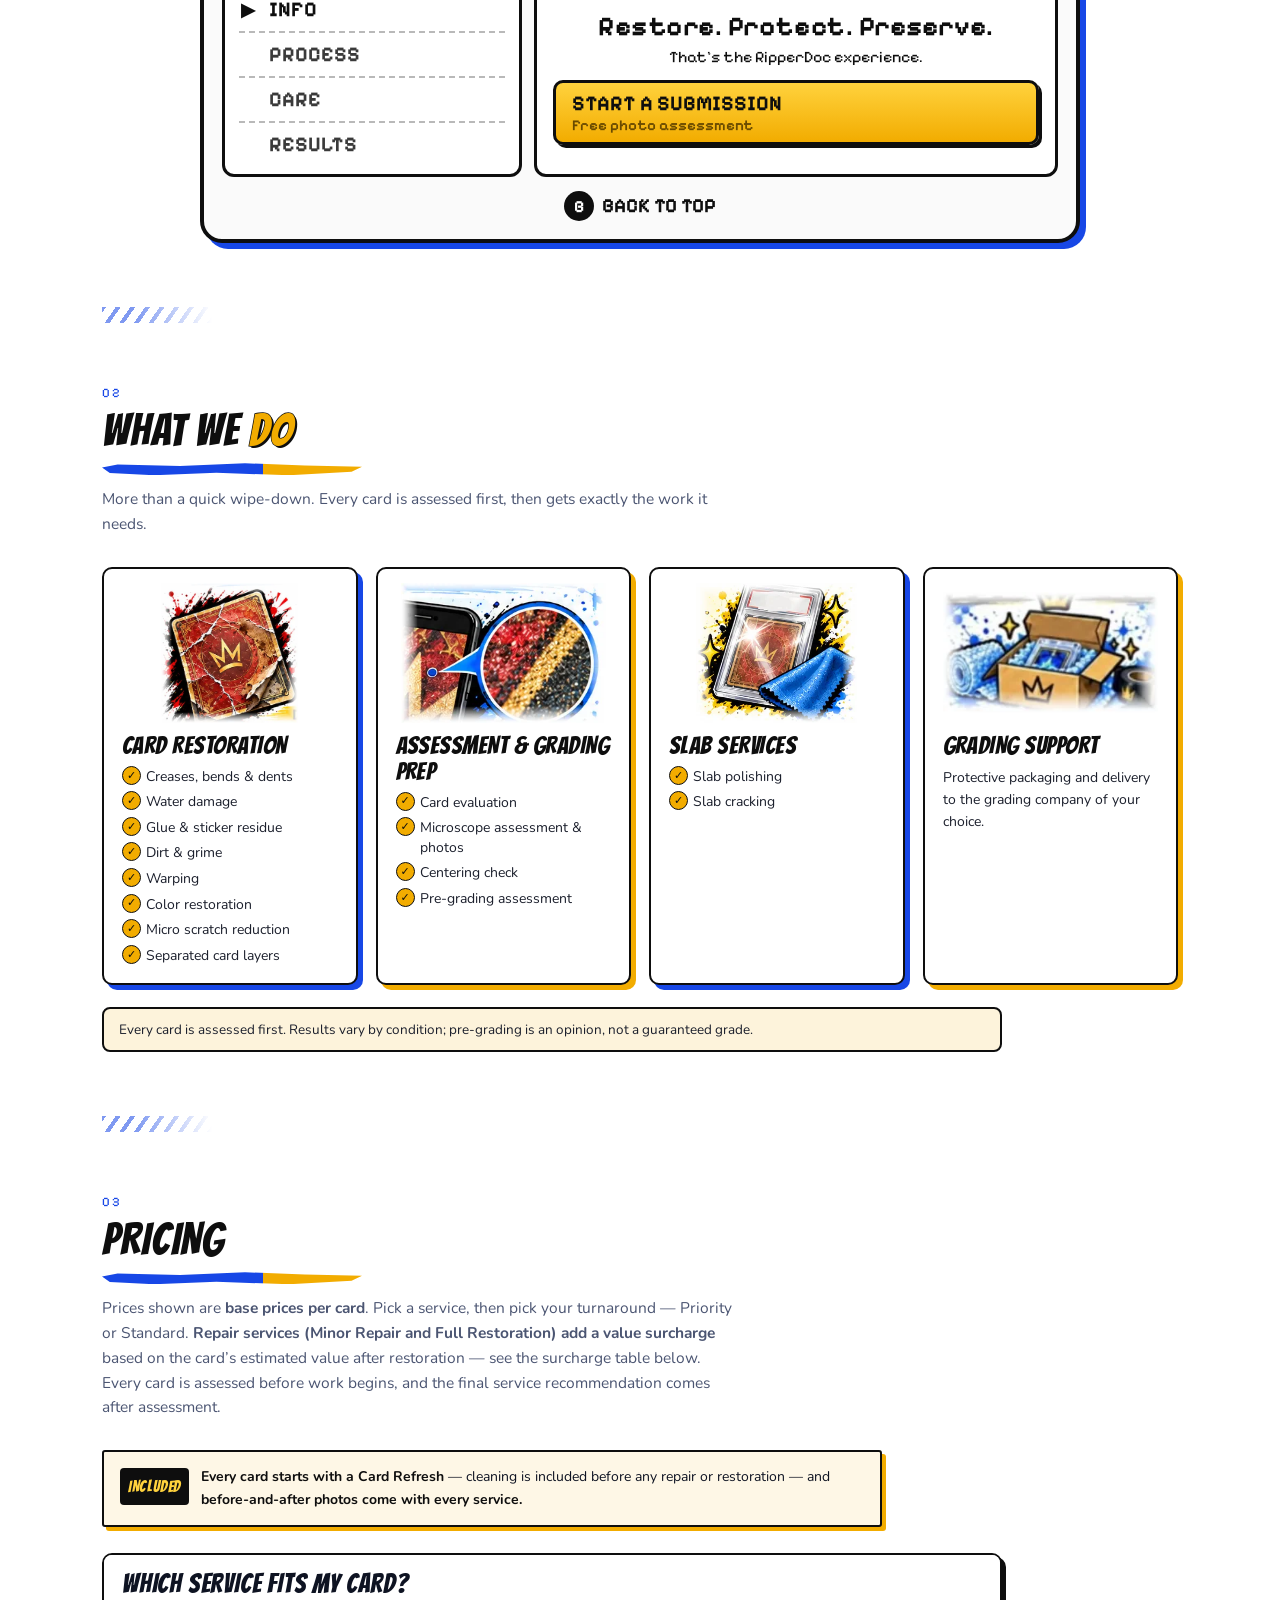
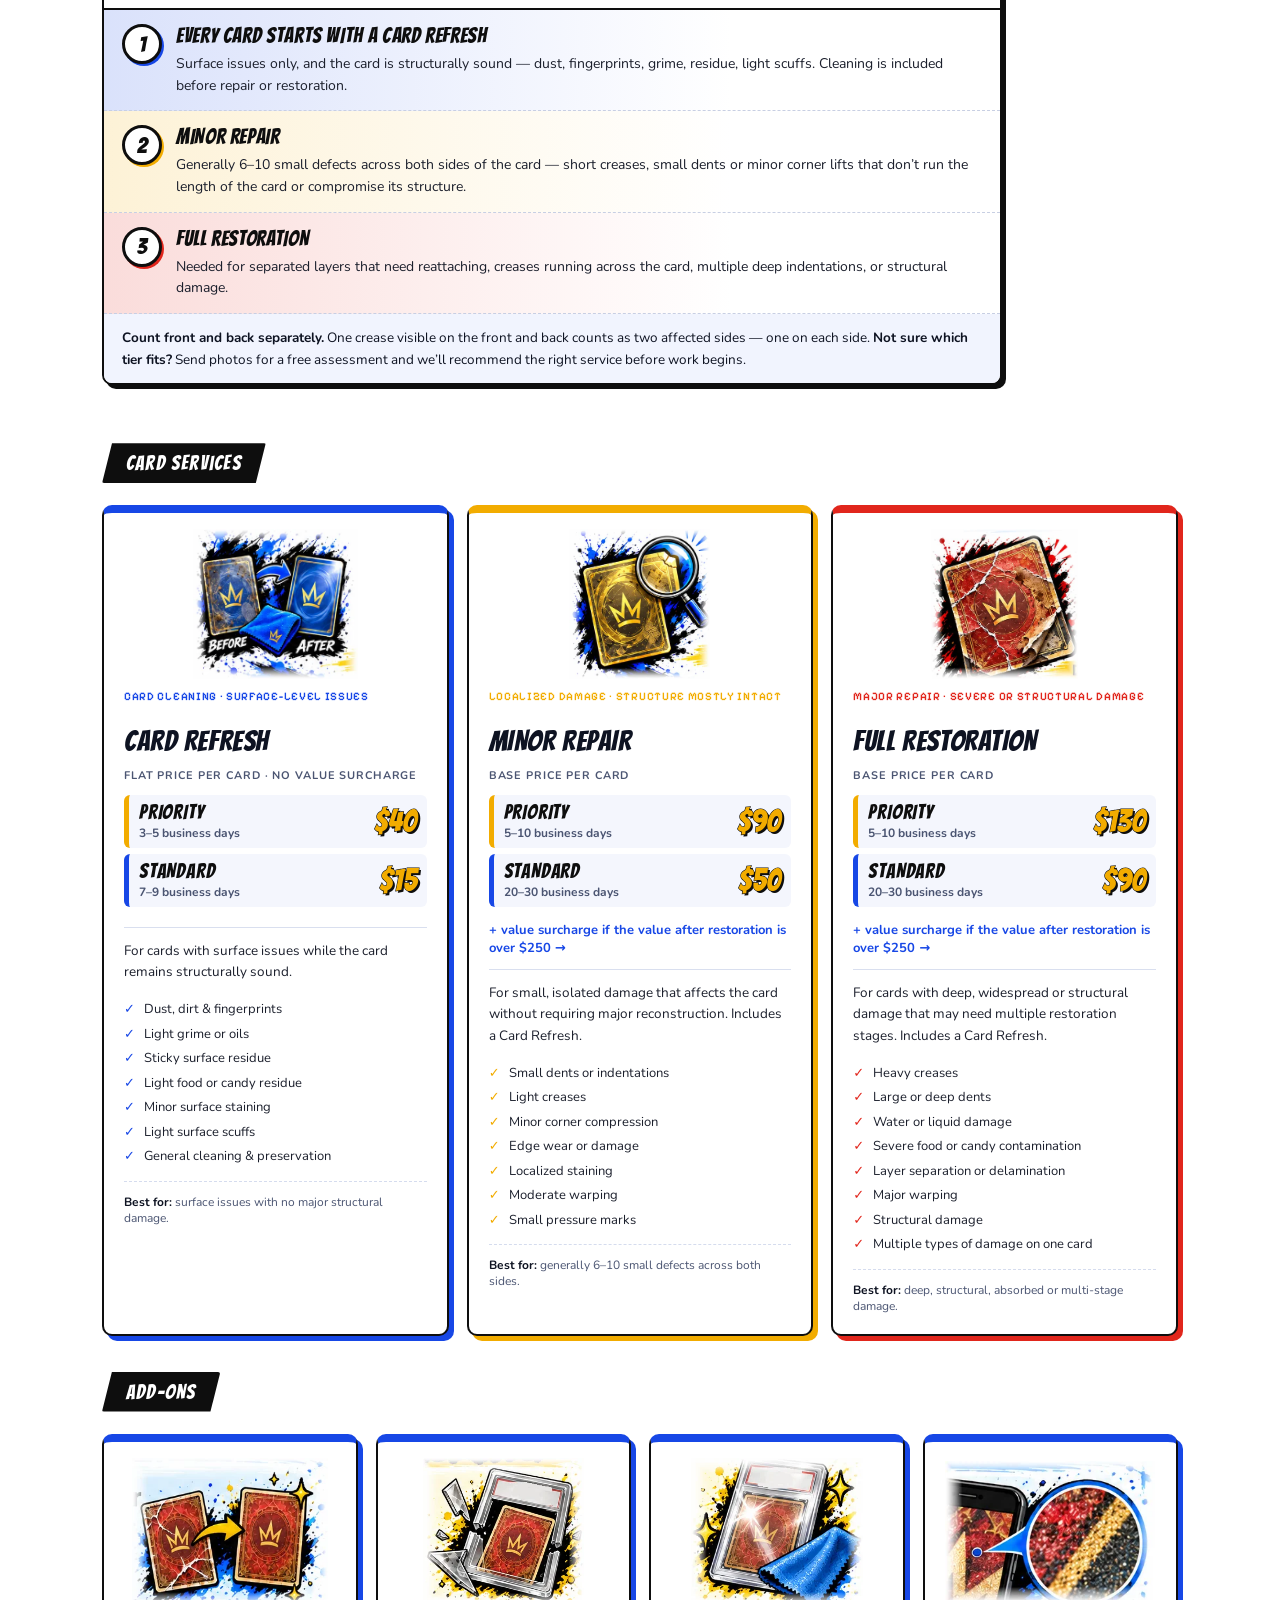
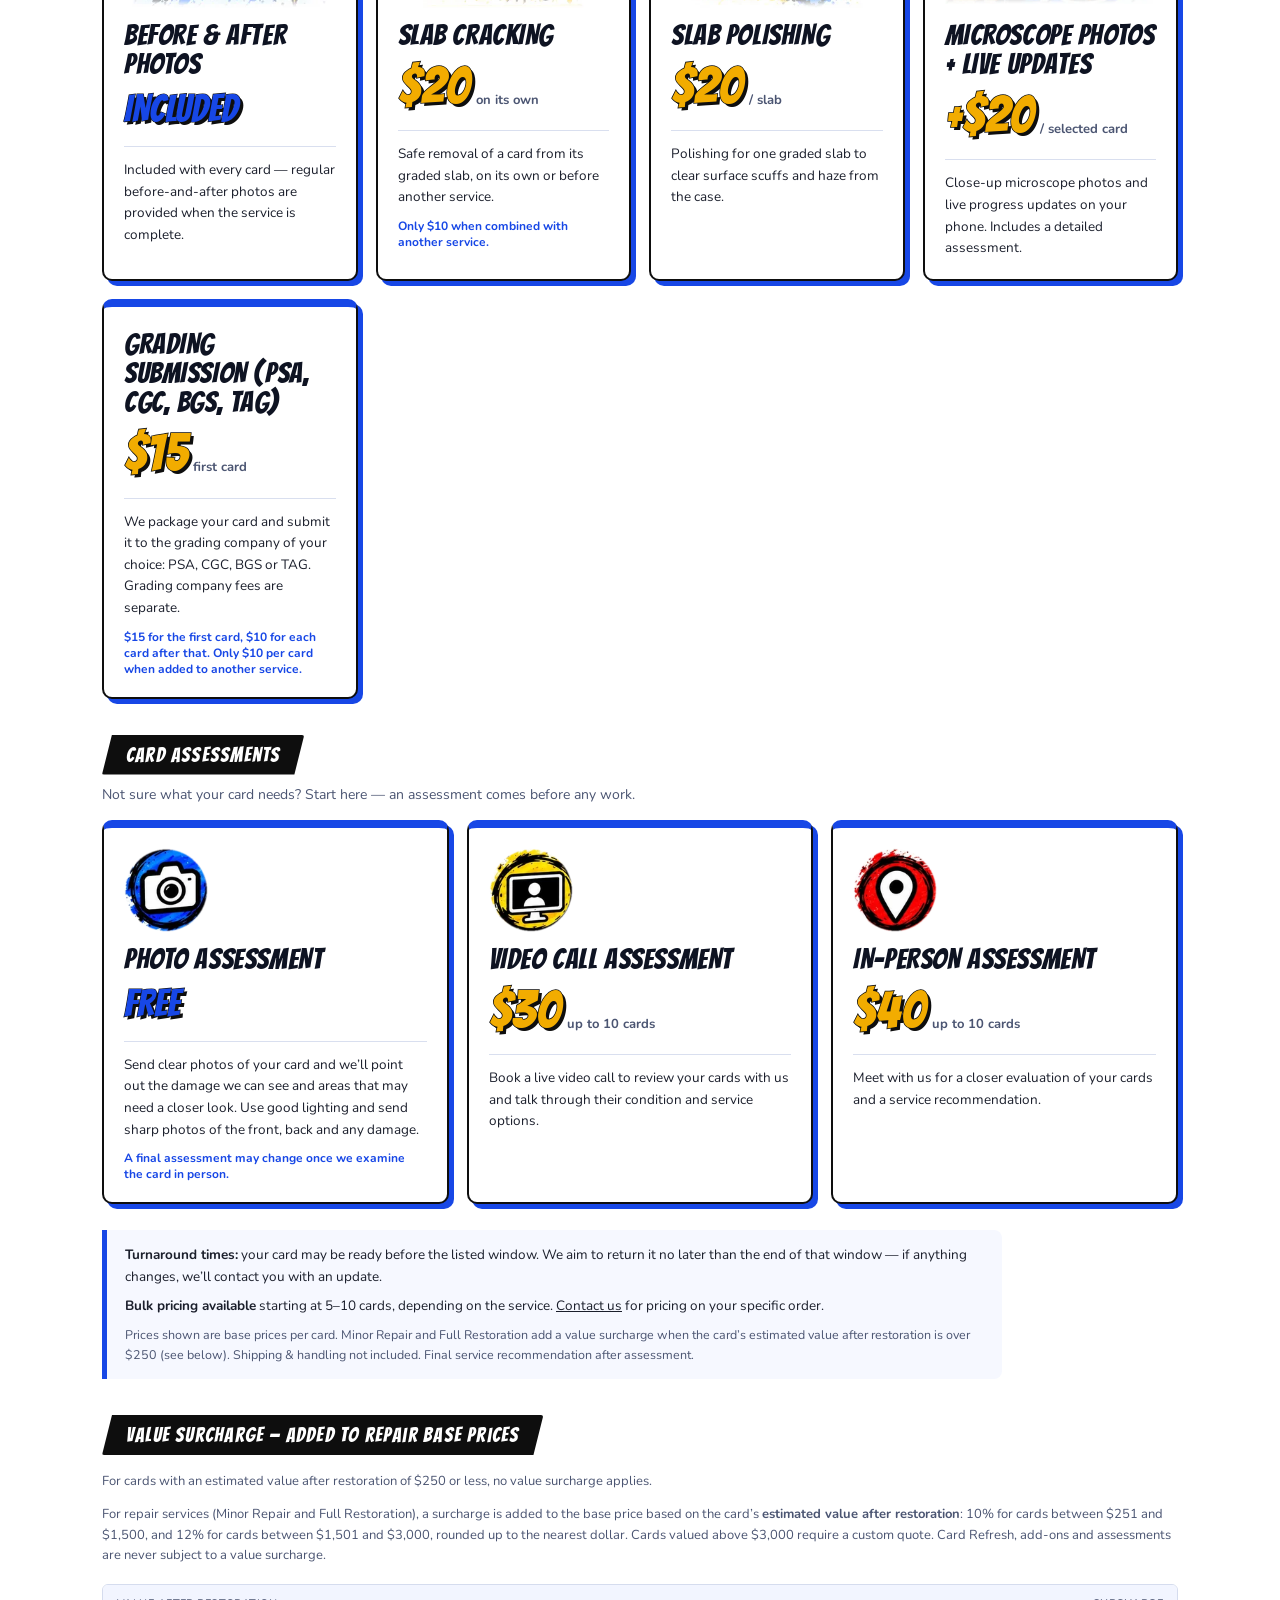
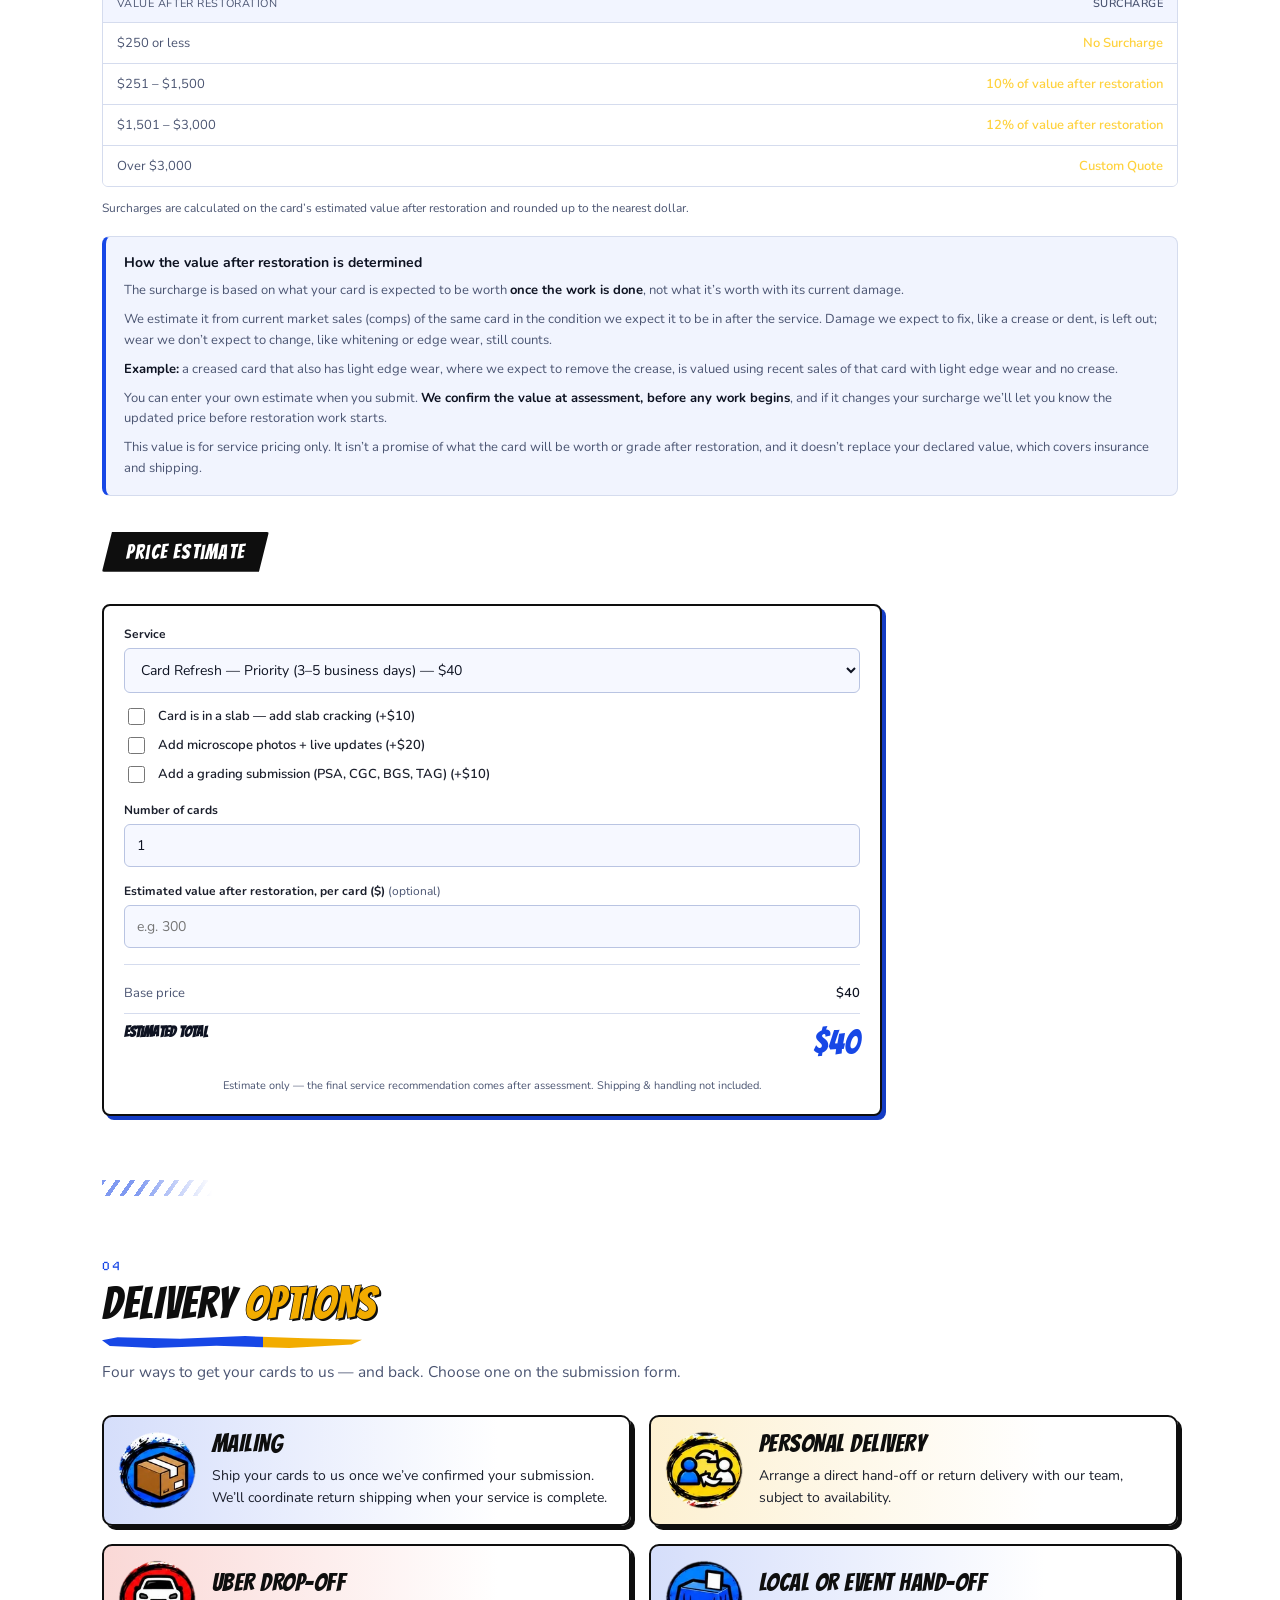
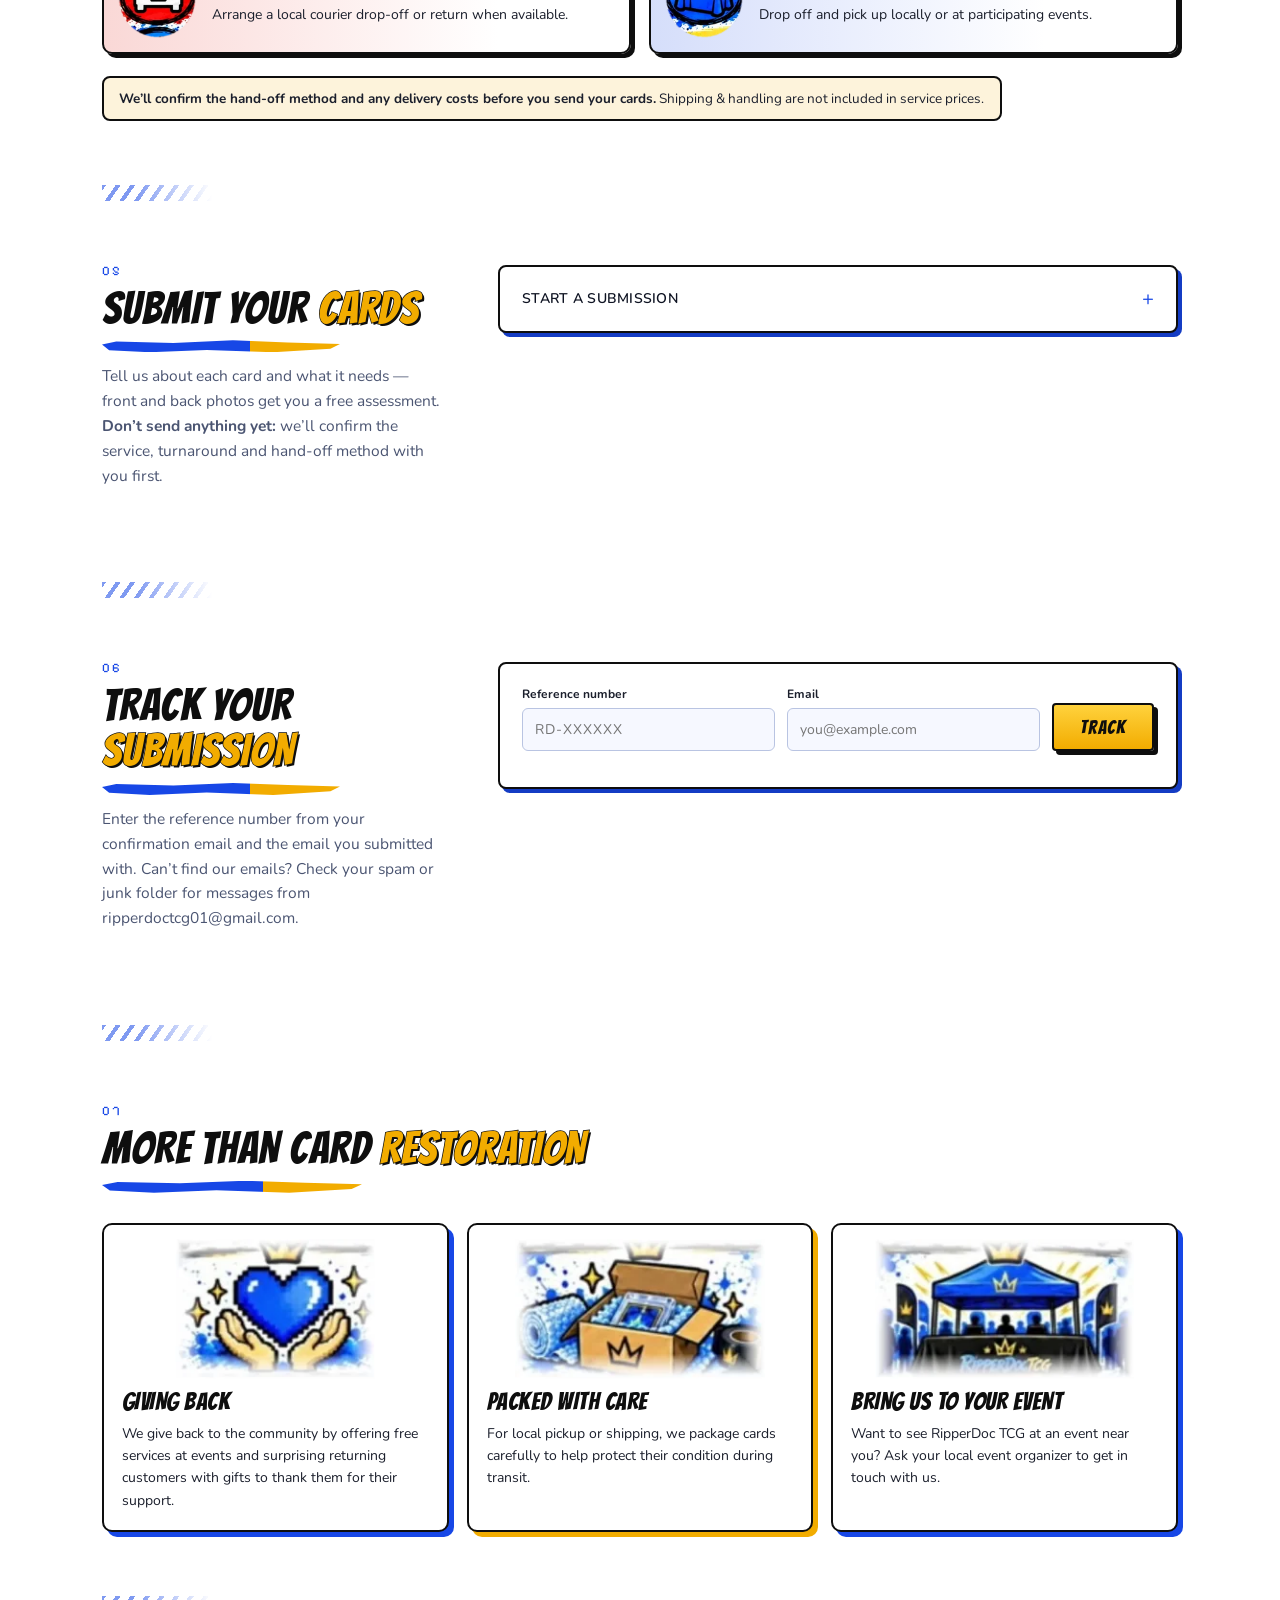
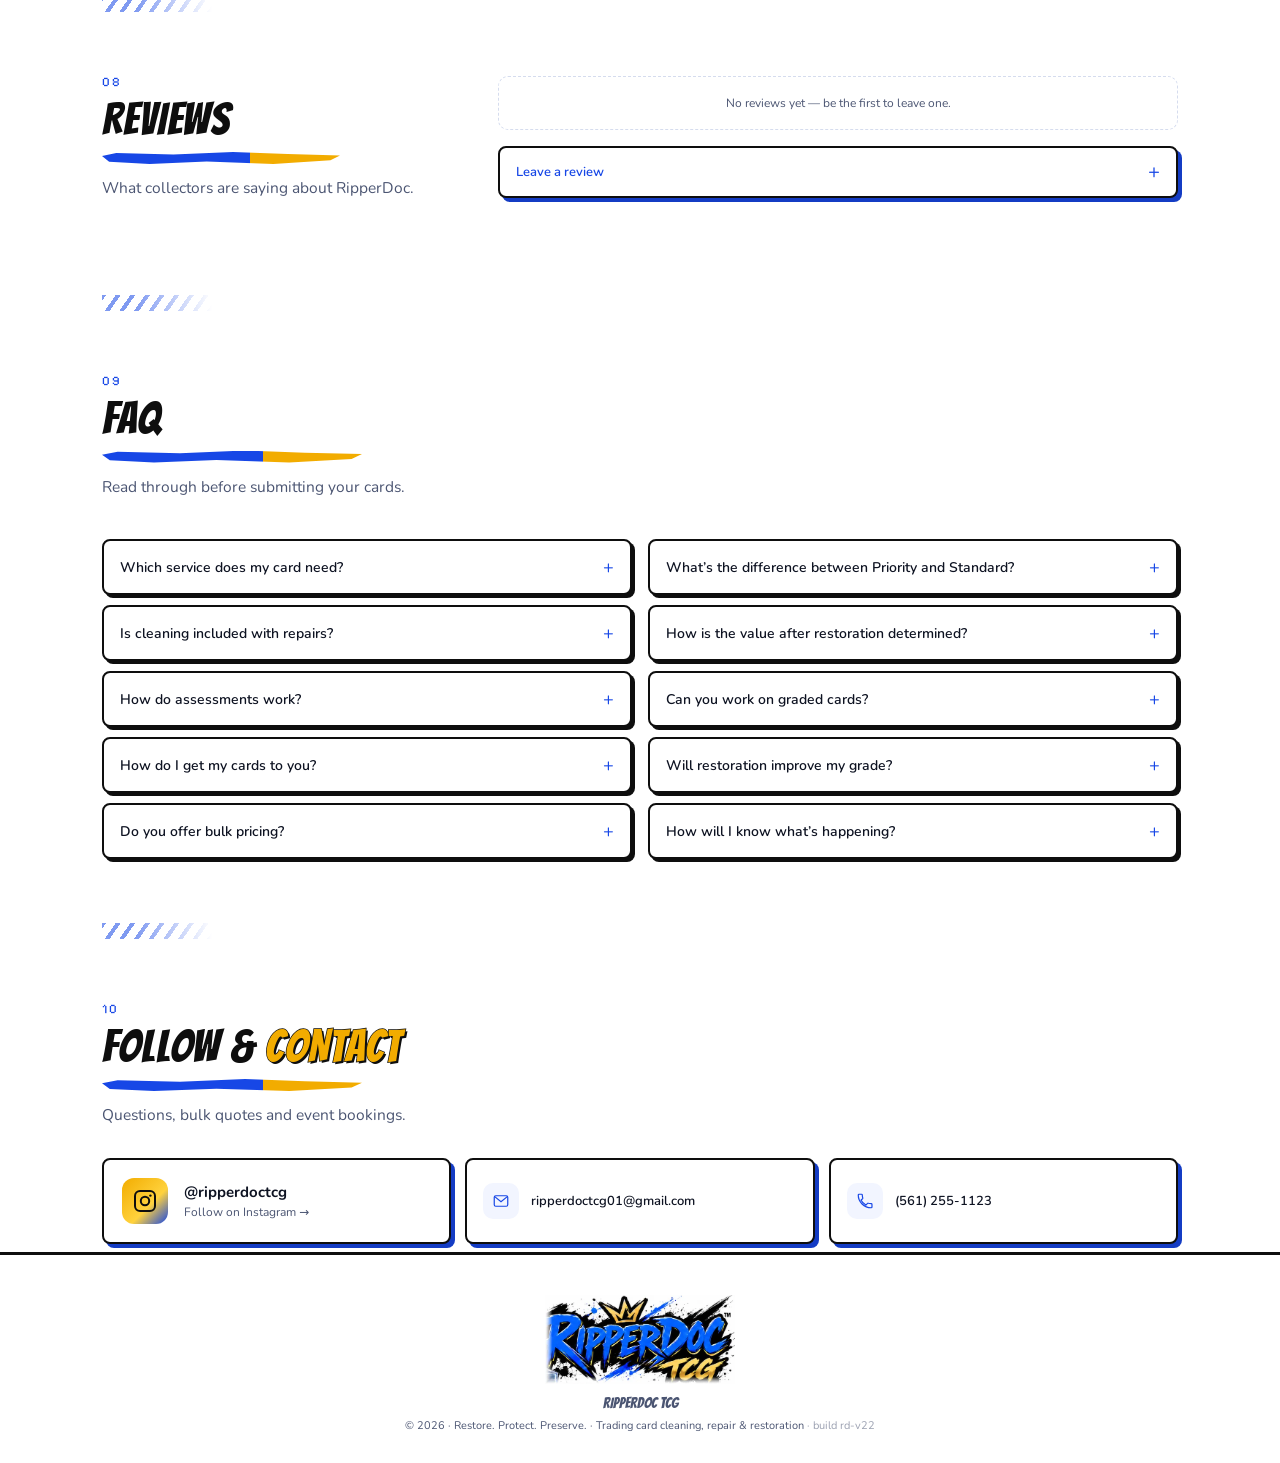
==== commit 9bf784a6: "Add files via upload" ====
--- a/index.html
+++ b/index.html
@@ -249,15 +249,15 @@
                       'Minor surface staining', 'Light surface scuffs', 'General cleaning &amp; preservation' ],
           bestFor: 'surface issues with no major structural damage.' },
         { title: 'Minor Repair', kicker: 'Localized damage · structure mostly intact', color: 'gold', image: '[data-uri]',
-          speeds: [ { label: 'Priority', days: '5–10 business days', price: 75 },
-                    { label: 'Standard', days: '20–30 business days', price: 40 } ],
+          speeds: [ { label: 'Priority', days: '5–10 business days', price: 90 },
+                    { label: 'Standard', days: '20–30 business days', price: 50 } ],
           desc: 'For small, isolated damage that affects the card without requiring major reconstruction. Includes a Card Refresh.',
           includes: [ 'Small dents or indentations', 'Light creases', 'Minor corner compression', 'Edge wear or damage',
                       'Localized staining', 'Moderate warping', 'Small pressure marks' ],
           bestFor: 'generally 6–10 small defects across both sides.', surcharge: true },
         { title: 'Full Restoration', kicker: 'Major repair · severe or structural damage', color: 'red', image: '[data-uri]',
-          speeds: [ { label: 'Priority', days: '5–10 business days', price: 120 },
-                    { label: 'Standard', days: '20–30 business days', price: 80 } ],
+          speeds: [ { label: 'Priority', days: '5–10 business days', price: 130 },
+                    { label: 'Standard', days: '20–30 business days', price: 90 } ],
           desc: 'For cards with deep, widespread or structural damage that may need multiple restoration stages. Includes a Card Refresh.',
           includes: [ 'Heavy creases', 'Large or deep dents', 'Water or liquid damage', 'Severe food or candy contamination',
                       'Layer separation or delamination', 'Major warping', 'Structural damage', 'Multiple types of damage on one card' ],
@@ -276,9 +276,9 @@
         { title: 'Photo assessment', icon: '[data-uri]', priceLabel: 'Free', unit: '', selectable: false,
           desc: 'Send clear photos of your card and we’ll point out the damage we can see and areas that may need a closer look. Use good lighting and send sharp photos of the front, back and any damage.',
           sub: 'A final assessment may change once we examine the card in person.' },
-        { title: 'Video call assessment', icon: '[data-uri]', price: 10, unit: 'up to 10 cards', selectable: false,
+        { title: 'Video call assessment', icon: '[data-uri]', price: 30, unit: 'up to 10 cards', selectable: false,
           desc: 'Book a live video call to review your cards with us and talk through their condition and service options.' },
-        { title: 'In-person assessment', icon: '[data-uri]', price: 15, unit: 'up to 10 cards', selectable: false,
+        { title: 'In-person assessment', icon: '[data-uri]', price: 40, unit: 'up to 10 cards', selectable: false,
           desc: 'Meet with us for a closer evaluation of your cards and a service recommendation.' }
       ]}
     ],
@@ -286,10 +286,10 @@
       { title: 'Slab cracking', price: 20, comboPrice: 10, image: '[data-uri]', unit: 'on its own',
         desc: 'Safe removal of a card from its graded slab, on its own or before another service.',
         calcCheckbox: 'Card is in a slab — add slab cracking', formCheckbox: 'Card is in a slab — crack it out first', calcLine: 'Slab cracking' },
-      { title: 'Microscope photos + live updates', price: null, comboPrice: 5, image: '[data-uri]', unit: '/ selected card',
+      { title: 'Microscope photos + live updates', price: null, comboPrice: 20, image: '[data-uri]', unit: '/ selected card',
         desc: 'Close-up microscope photos and live progress updates on your phone. Includes a detailed assessment.',
         calcCheckbox: 'Add microscope photos + live updates', formCheckbox: 'Add microscope photos + live updates', calcLine: 'Microscope photos' },
-      { title: 'Grading submission (PSA, CGC, BGS, TAG)', price: 15, nextPrice: 5, comboPrice: 5, unit: 'first card',
+      { title: 'Grading submission (PSA, CGC, BGS, TAG)', price: 15, nextPrice: 10, comboPrice: 10, unit: 'first card',
         desc: 'We package your card and submit it to the grading company of your choice: PSA, CGC, BGS or TAG. Grading company fees are separate.',
         calcCheckbox: 'Add a grading submission (PSA, CGC, BGS, TAG)', formCheckbox: 'Submit it for grading (PSA, CGC, BGS, TAG)', calcLine: 'Grading submission' }
     ],
@@ -733,7 +733,7 @@
         'You can enter your own estimate when you submit. We confirm the value at assessment, before any work begins, and if it changes your surcharge we’ll let you know the updated price first. It’s for pricing only: it isn’t a promise of the card’s value or grade after restoration, and your declared value still covers insurance and shipping.' ] },
       { q: 'How do assessments work?', a: [
         '<b>Photo assessment — free.</b> Send sharp, well-lit photos of the front, back and any damage (the submission form takes them). We’ll point out what we can see and what may need a closer look.',
-        '<b>Video call — $10 for up to 10 cards</b>, or <b>in person — $15 for up to 10 cards</b>, for a closer look and a service recommendation.',
+        '<b>Video call — $30 for up to 10 cards</b>, or <b>in person — $40 for up to 10 cards</b>, for a closer look and a service recommendation.',
         'A final assessment may change once we examine the card in person.' ] },
       { q: 'Can you work on graded cards?', a: [
         'Yes. Slab cracking is $20 on its own, or $10 when added to another service. Slab polishing is $20 per slab. Once a card is removed from its slab, the holder, label and prior grade are gone for good.' ] },
@@ -3209,9 +3209,7 @@
       const nameParts = extra.filter(o => o.x.appendToName).map(o => o.v);
       if(!itemName || (svc && !service)) return setMsg(formMsg, T(M.missingItem), 'err');
       const ph = entries[cid].photos;
-      const ci = window.CardInfo ? await window.CardInfo($(`f-card-${cid}`)).catch(() => ({})) : {};   // set, card #, year for the back end
       items.push({ name: nameParts.length ? `${itemName} — ${nameParts.join(' · ')}` : itemName, value, restoredValue, service, notes,
-        set: ci.set || '', cardNo: ci.cardNo || '', year: ci.year || '',
         photos: { front: ph.front, back: ph.back, details: ph.details.filter(d => d.status === 'done').map(d => d.url) } });
     }
     if(!name) return setMsg(formMsg, T(M.missingName), 'err');
@@ -3499,6 +3497,18 @@
         if(a.comboPrice != null) use(norm(a.title) + '|with another service', v => { a.comboPrice = v; });
       });
     }
+    if(d.prices && d.prices.length && C.faq && Array.isArray(C.faq.items)){   // keep dollar amounts in FAQ answers in step with Site Prices
+      const pm = {}; d.prices.forEach(r => { if(r.price != null && r.price !== '' && !isNaN(r.price)) pm[norm(r.service) + '|' + norm(r.option)] = Number(r.price); });
+      const sub = (str, re, key) => (pm[key] == null) ? str : str.replace(re, (m, a, b) => a + pm[key] + (typeof b === 'string' ? b : ''));
+      C.faq.items.forEach(it => { if(Array.isArray(it.a)) it.a = it.a.map(x => {
+        if(typeof x !== 'string') return x;
+        x = sub(x, /(Video call — \$)\d+/, 'video call assessment|');
+        x = sub(x, /(in person — \$)\d+/, 'in-person assessment|');
+        x = sub(x, /(Slab cracking is \$)\d+/, 'slab cracking|on its own');
+        x = sub(x, /(on its own, or \$)\d+( when added)/, 'slab cracking|with another service');
+        x = sub(x, /(Slab polishing is \$)\d+/, 'slab polishing|');
+        return x; }); });
+    }
     if(d.seeded && Array.isArray(d.shows) && C.events) C.events.items = d.shows.filter(x => x && x.name);
     if(Array.isArray(d.gallery) && d.gallery.length && C.gallery){   // Site Gallery tab: newest photos first, then the built-in ones
       const esc = v => String(v == null ? '' : v).replace(/&/g, '&amp;').replace(/</g, '&lt;').replace(/>/g, '&gt;').replace(/"/g, '&quot;');
@@ -3517,9 +3527,19 @@
 
   const pristine = (cms.enabled === false || !ep) ? null : seedPayload();
   const KEY = 'site-settings:' + ep;
-  let started = false;
+  let started = false, shown;
+  const sig = d => { try{ return JSON.stringify(d ? [d.settings, d.sections, d.prices, d.shows, d.news, d.gallery] : null); }catch(_){ return ''; } };
+  let touched = false;
+  ['input', 'change', 'pointerdown', 'keydown'].forEach(ev => addEventListener(ev, () => { touched = true; }, { capture: true, passive: true }));
+  function late(d){
+    // The Sheet answered after the page was already drawn. If that changed anything, redraw once,
+    // unless the visitor has started using the page (then the new values show on their next visit).
+    if(sig(d) === sig(shown) || touched) return;
+    try{ if(sessionStorage.getItem('cms-late-reload')) return; sessionStorage.setItem('cms-late-reload', '1'); }catch(_){ return; }
+    location.reload();
+  }
   function start(data){
-    if(started) return; started = true;
+    if(started) return; started = true; shown = data;
     document.documentElement.classList.remove('cms-loading');
     if(data){ try{ apply(data); }catch(err){ console.warn('Website settings skipped:', err); } }
     __engine();
@@ -3542,6 +3562,7 @@
     .then(d => {
       if(!d || !d.success) throw new Error('no settings');
       try{ localStorage.setItem(KEY, JSON.stringify(d)); }catch(_){}
+      if(started){ late(d); return; }
       clearTimeout(timer); start(d);
     })
     .catch(() => { clearTimeout(timer); start(cached); });
@@ -3601,7 +3622,6 @@
   function card(name, setName, num, total, year, rarity, img){
     const n = num ? (total && /^\d+$/.test(num) ? `${num}/${total}` : /^\d+$/.test(num) ? `#${num}` : num) : '';
     return { label: `${name} — ${setName || ''}${n ? ' ' + n : ''}${year ? ` (${year})` : ''}`.trim(), name, sub: [setName, n, year, rarity].filter(Boolean).join(' · '), img,
-      setName: setName || '', cardNo: n, year: year ? String(year) : '',
       num: String(num || '').replace(/^0+/, ''), total: String(total || ''), hay: words(`${name} ${setName || ''}`) };
   }
   async function getJSON(url, ms){
@@ -3713,8 +3733,7 @@
   function pick(i){
     const c = items[i]; if (!c || !input) return;
     input.value = c.label.slice(0, Number(input.maxLength) > 0 ? input.maxLength : 200);
-    input.dataset.clPicked = input.value; input.dataset.clCard = JSON.stringify({ set: c.setName, cardNo: c.cardNo, year: c.year });
-    close(); clearTimeout(timer); seq++;
+    input.dataset.clPicked = input.value; close(); clearTimeout(timer); seq++;
     input.dispatchEvent(new Event('input', { bubbles: true })); input.dispatchEvent(new Event('change', { bubbles: true }));
   }
   // ---- "Look up value" links (PriceCharting + eBay sold), filled from whatever is in the card name field ----
@@ -3735,20 +3754,6 @@
     const t = el.value.trim(); box.hidden = t.length < 3; if (!box.hidden) box.innerHTML = valueLinksHtml(t);
   }
   window.CardValueLinks = valueLinksHtml;   // the owner portal reuses this on each card
-  // Set, card # and year for a card name field: from the suggestion that was picked, or — for a typed name — from the
-  // card list when the text matches exactly one card. Otherwise blank (the owner fills it in on the intake page).
-  window.CardInfo = async function (el) {
-    const blank = { set: '', cardNo: '', year: '' }, text = String(el && el.value || '').trim();
-    if (!text) return blank;
-    if (el.dataset.clPicked === el.value && el.dataset.clCard) { try { return JSON.parse(el.dataset.clCard); } catch (_) {} }
-    try { await loadDB(); } catch (_) { return blank; }
-    if (!DB) return blank;
-    const out = c => ({ set: c.setName, cardNo: c.cardNo, year: c.year });
-    const exact = DB.filter(c => c.label === text); if (exact.length === 1) return out(exact[0]);
-    const r = localSearch(text); if (r.length === 1) return out(r[0]);
-    const k = keyOf(text), same = DB.filter(c => c.nn === k); if (same.length === 1) return out(same[0]);
-    return blank;
-  };
   function attach(el){
     if (el.dataset.cl) return; el.dataset.cl = '1';
     el.setAttribute('autocomplete', 'off'); el.setAttribute('role', 'combobox'); el.setAttribute('aria-autocomplete', 'list');
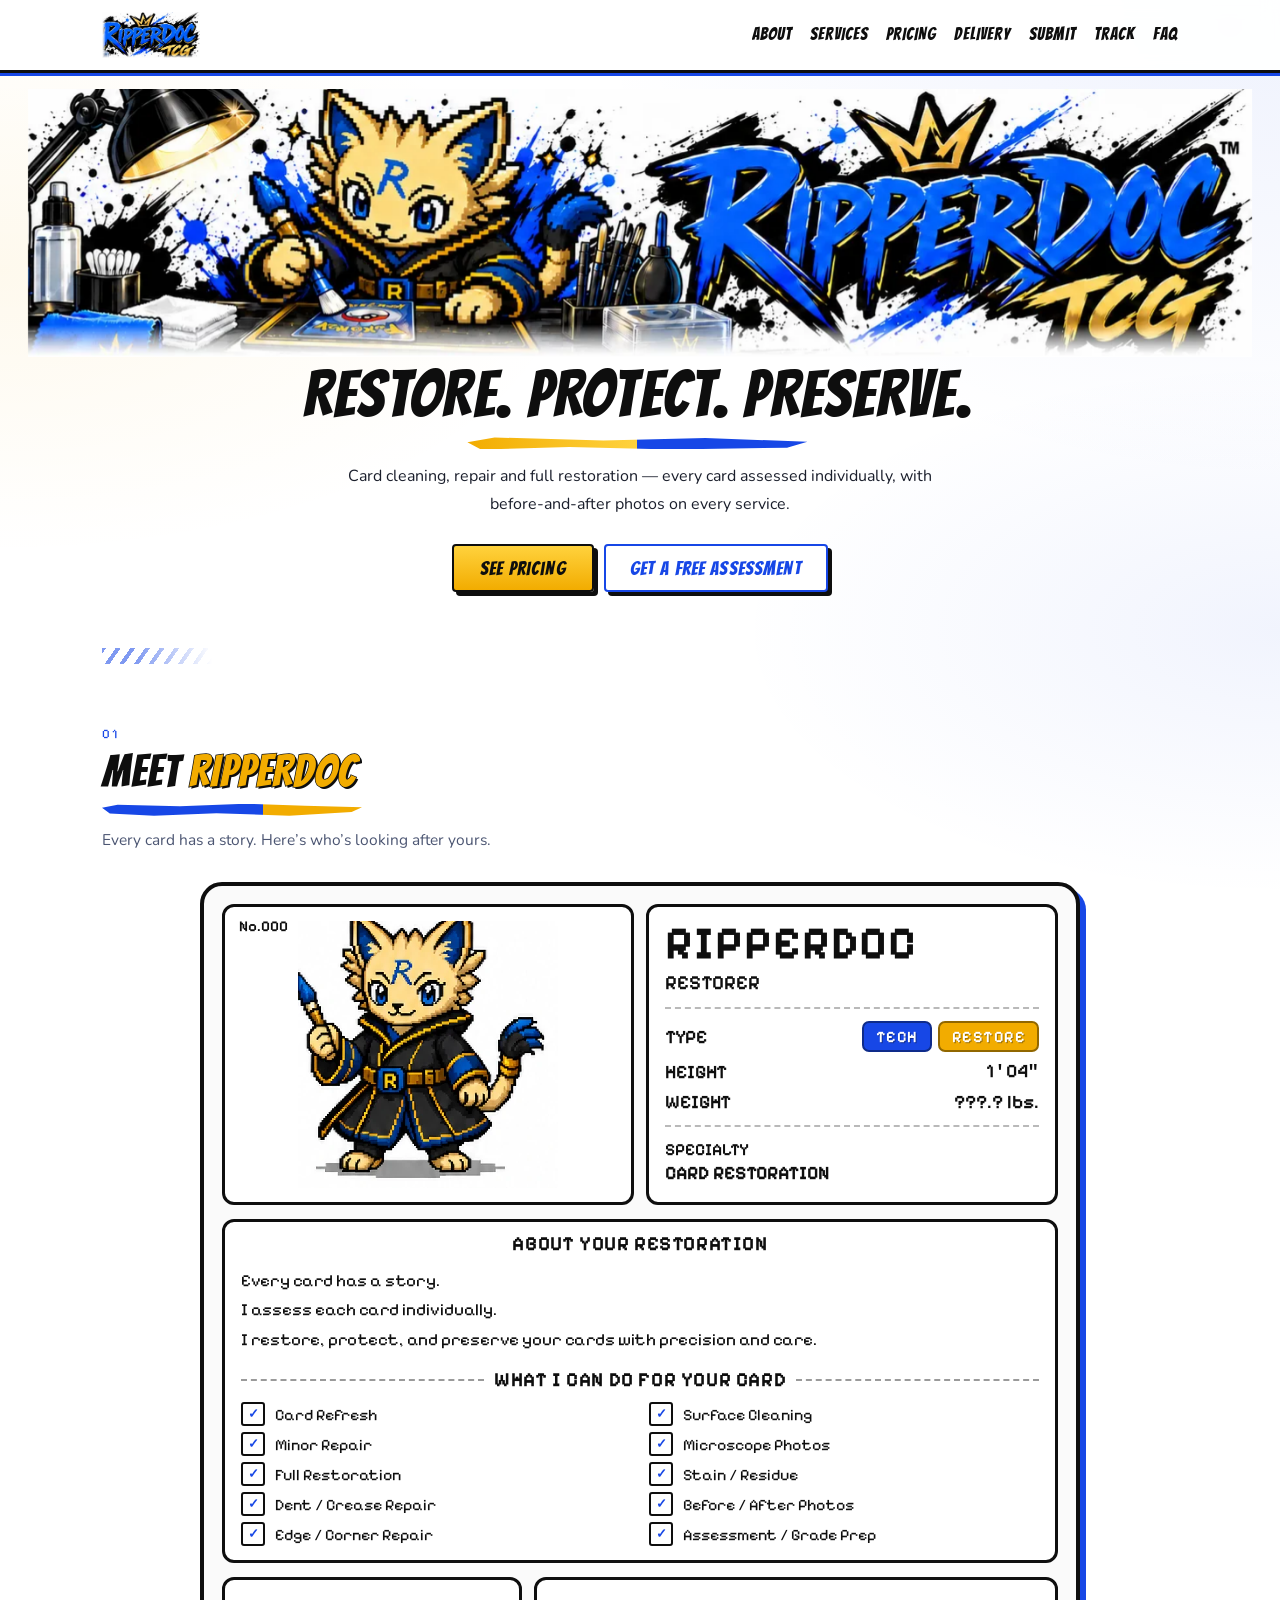
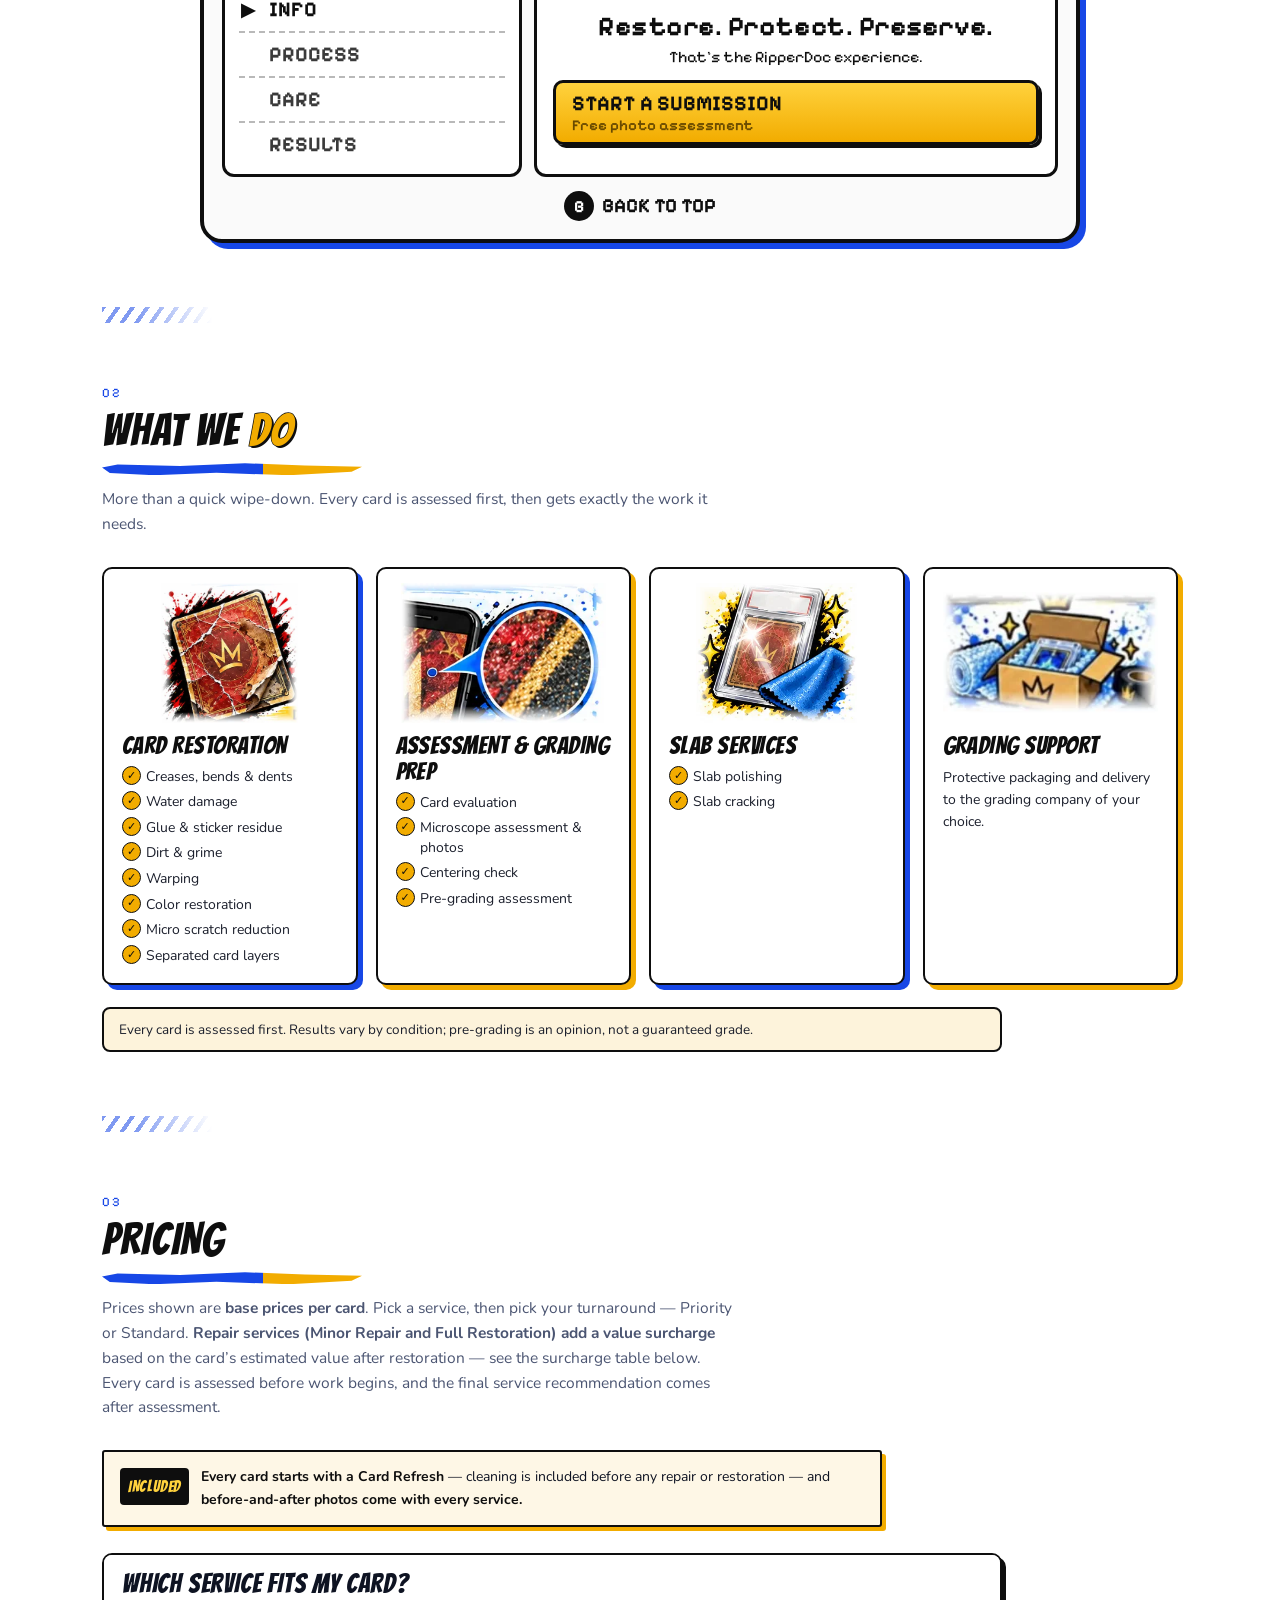
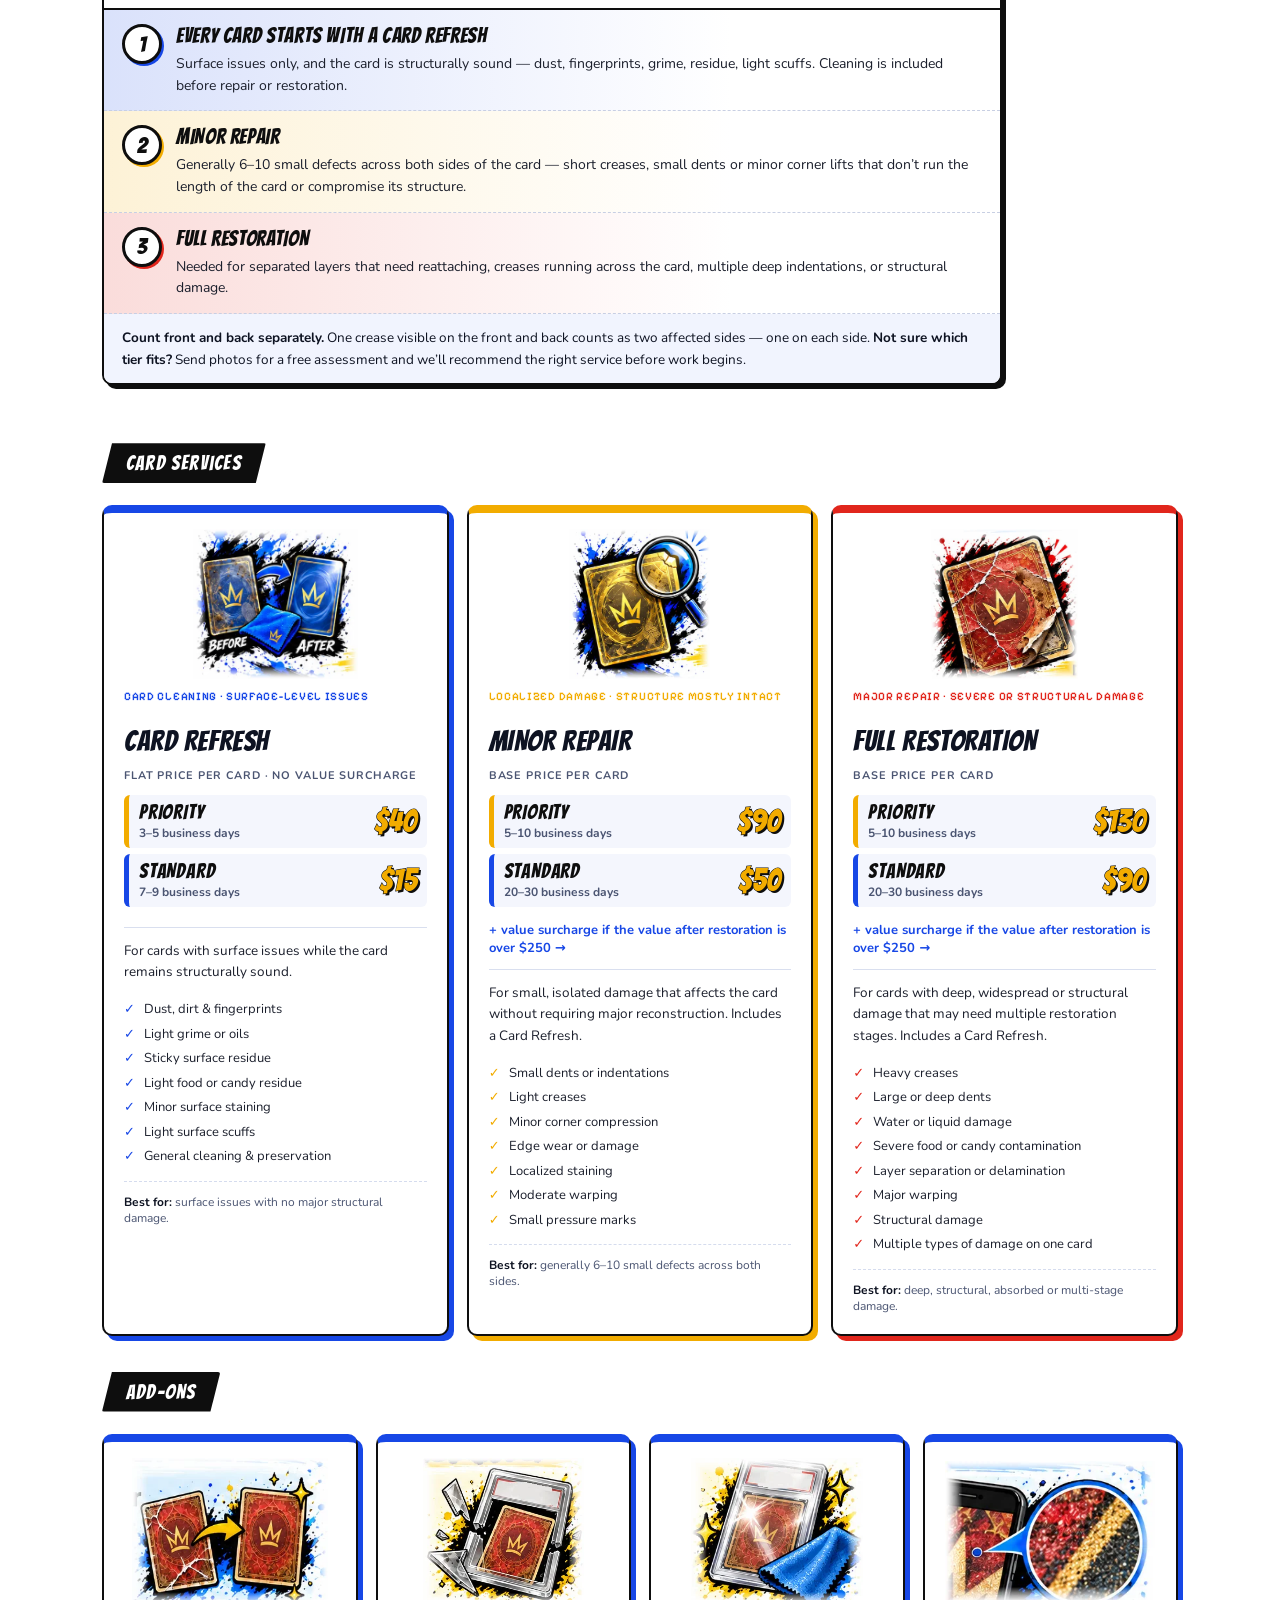
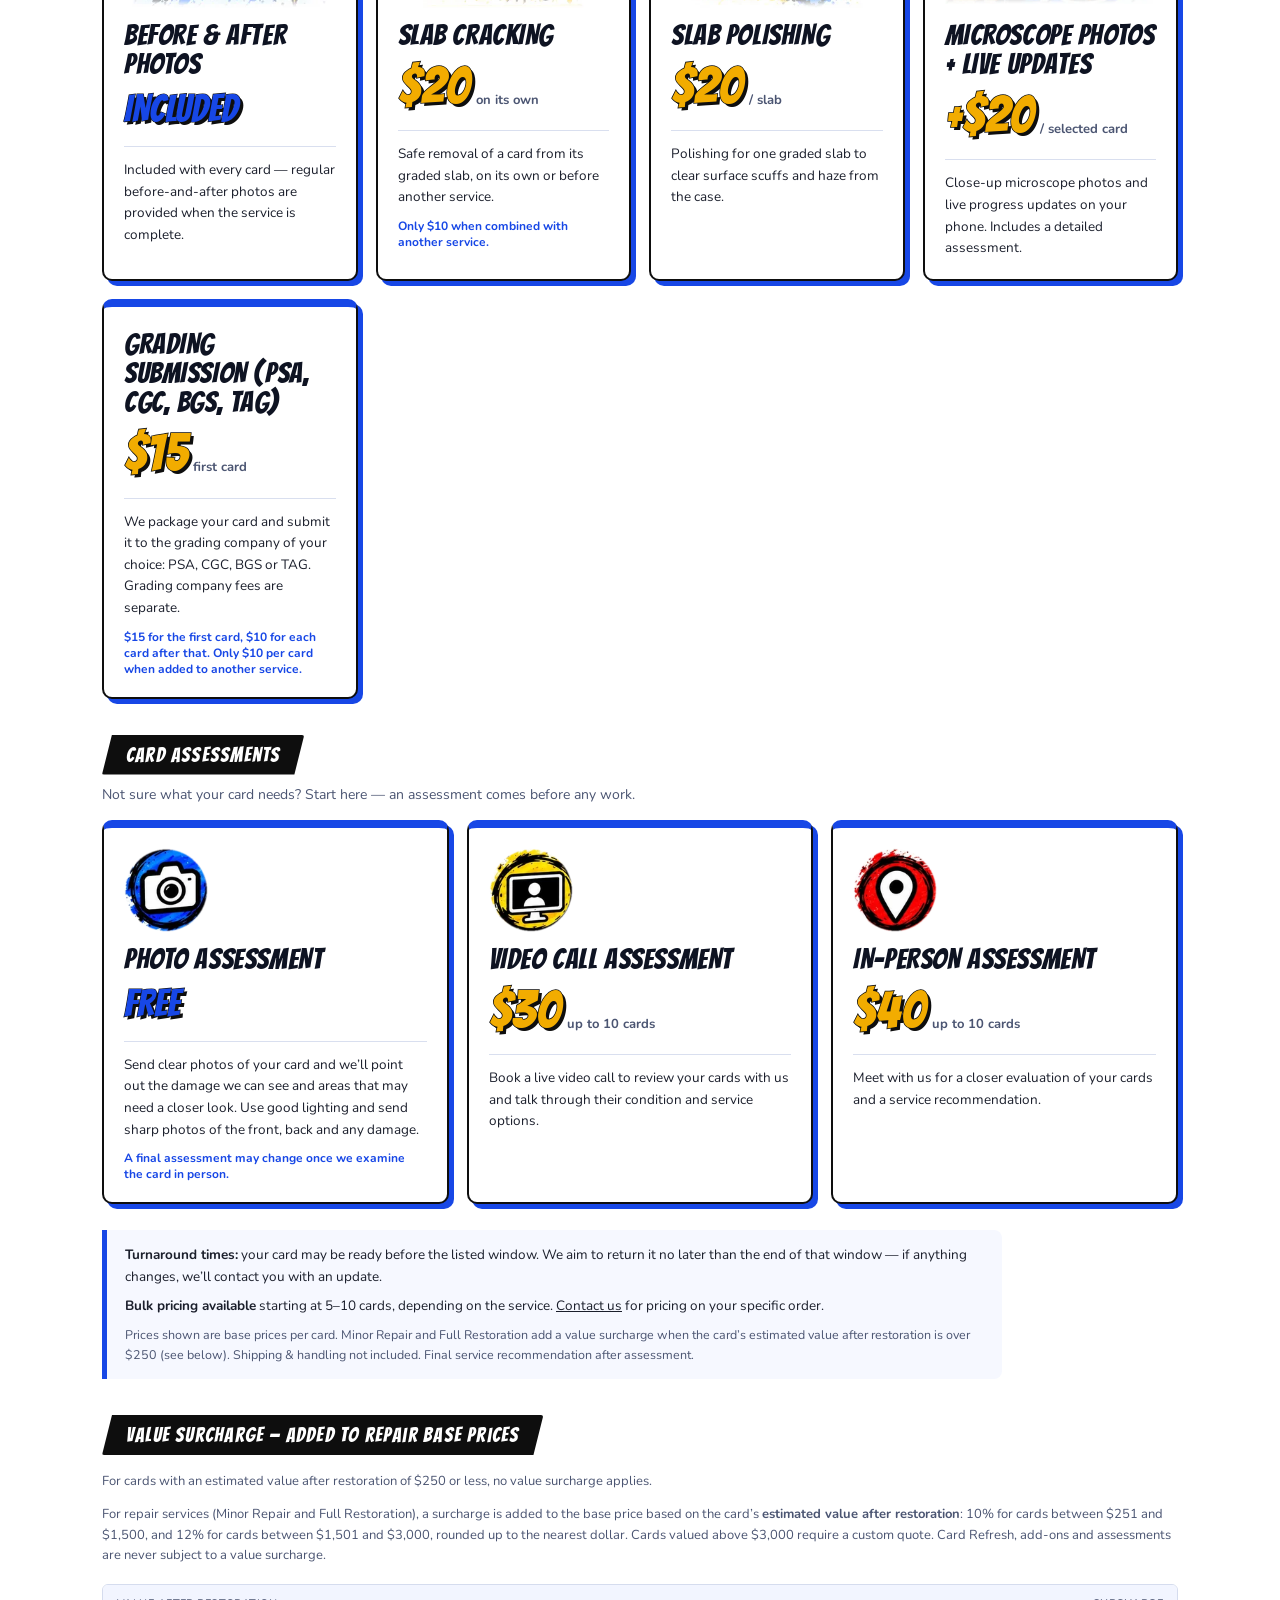
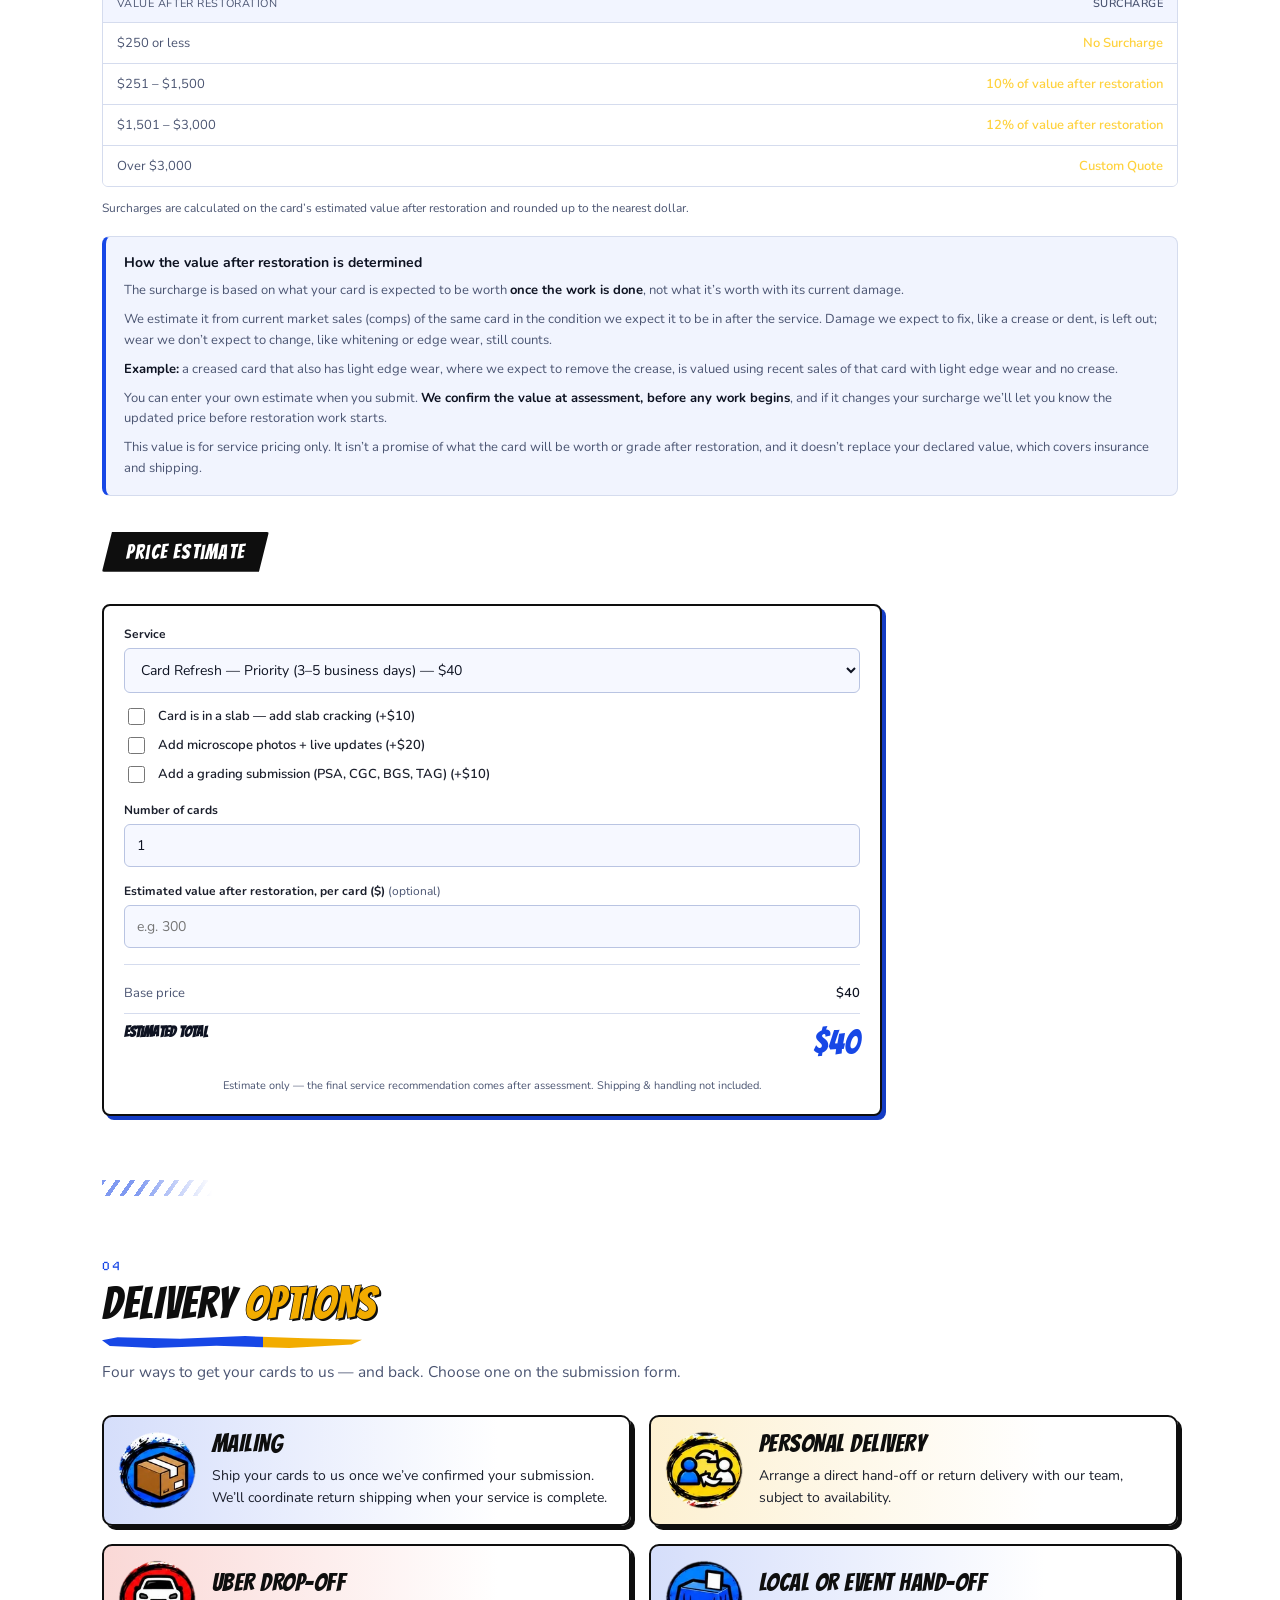
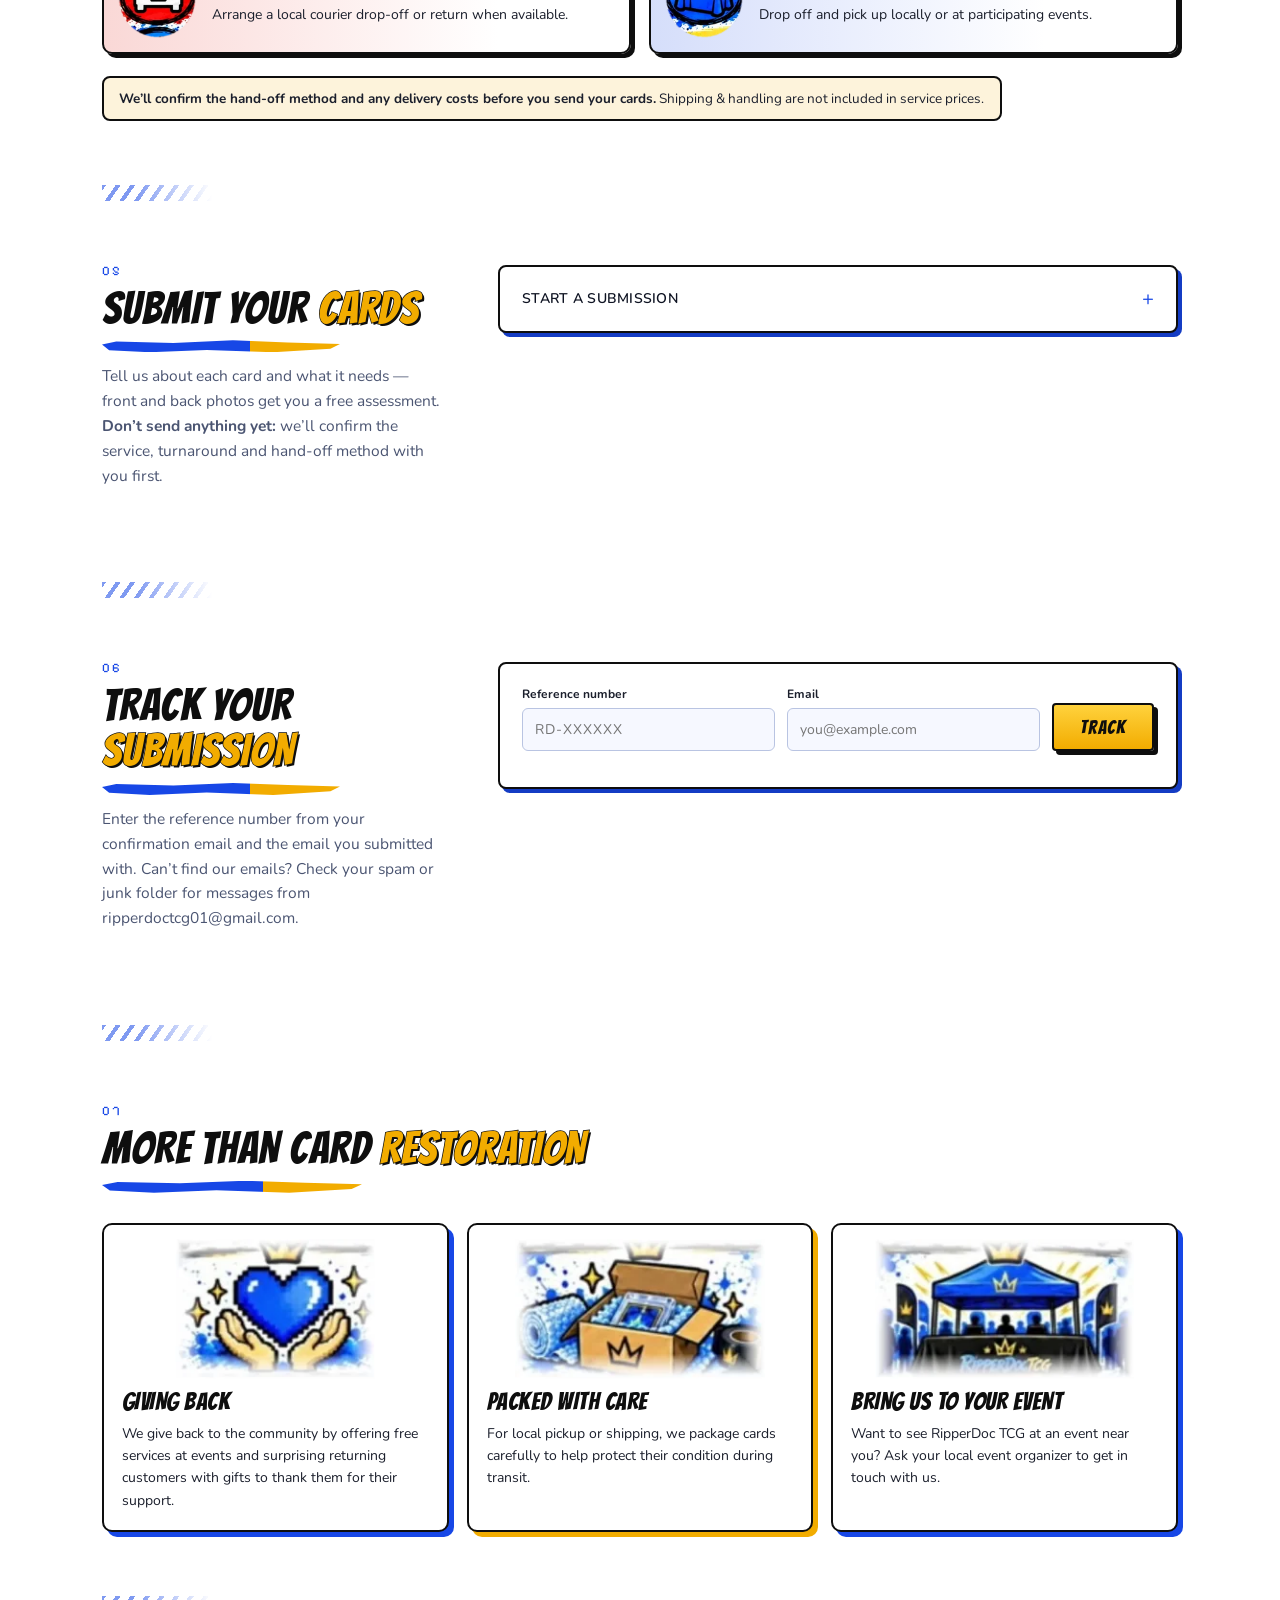
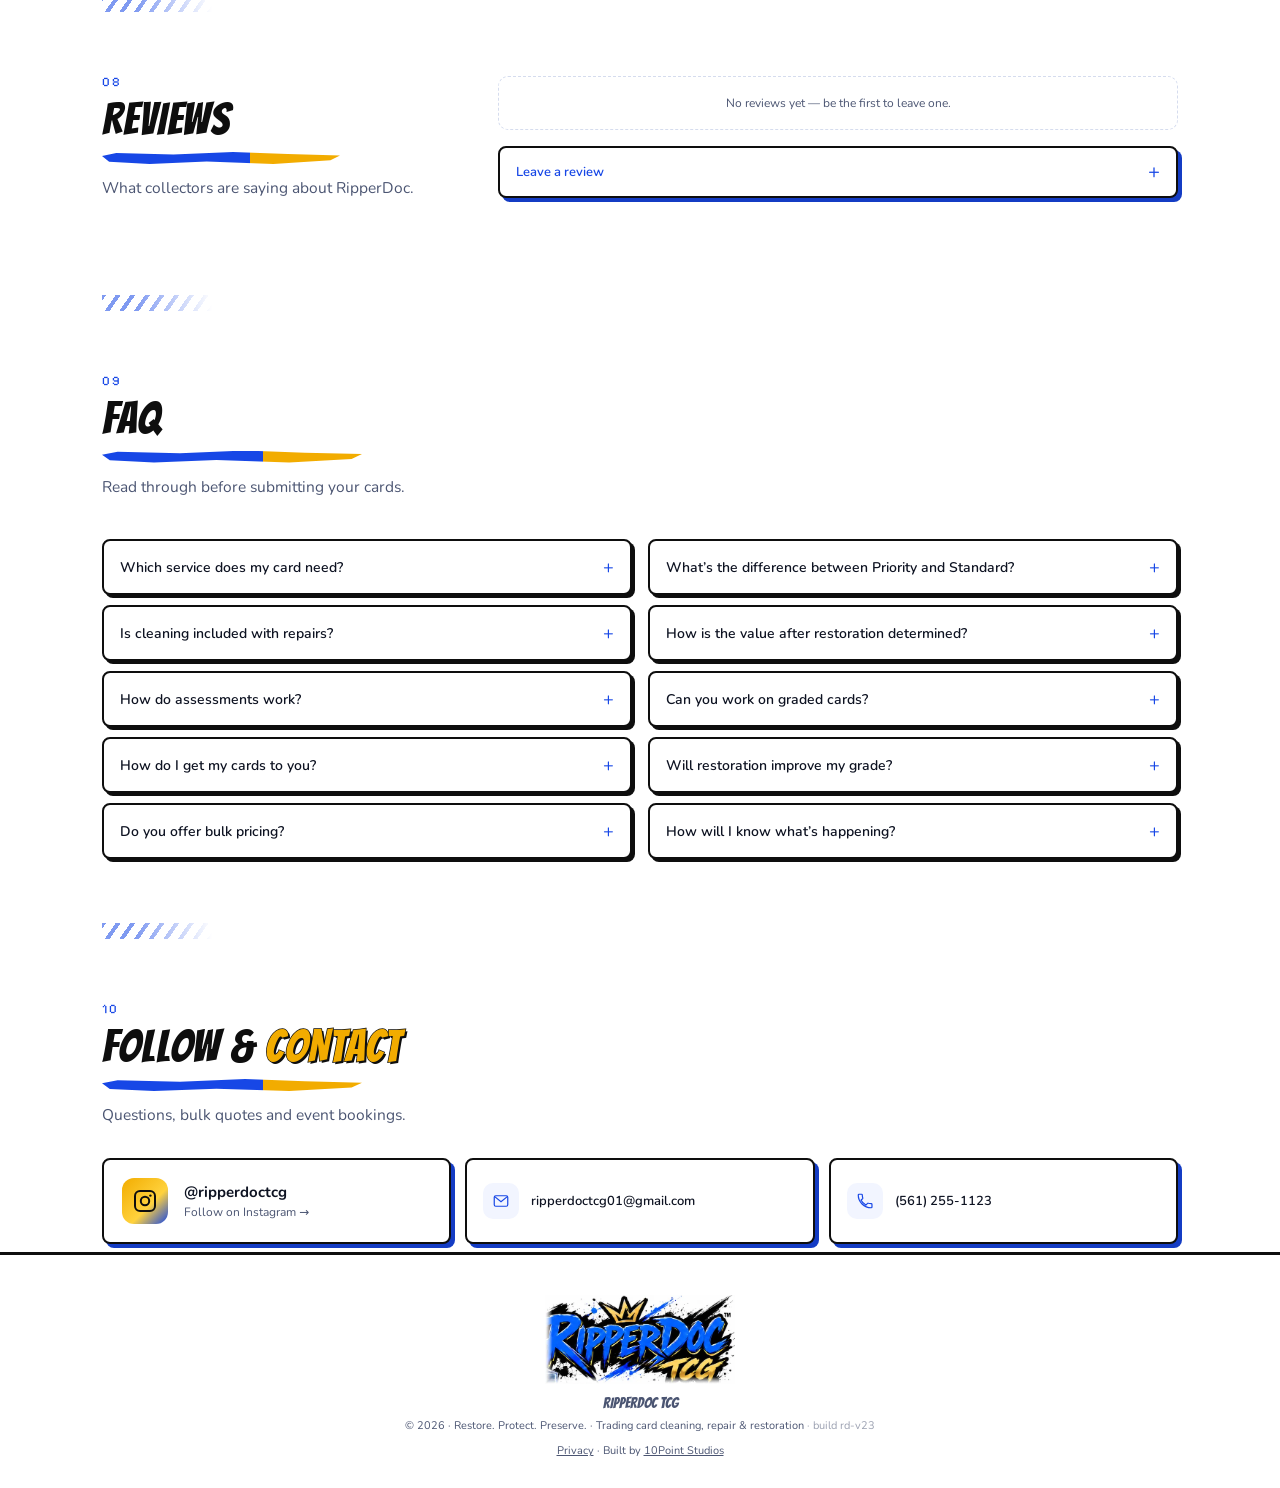
==== commit 2dfc8897: "Add static meta tags, responsive Cloudinary images, a privacy page, robots/sitemap, and a 10Point fo" ====
--- a/index.html
+++ b/index.html
@@ -3,6 +3,25 @@
 <head>
 <meta charset="UTF-8">
 <meta name="viewport" content="width=device-width, initial-scale=1.0">
+<title>RipperDoc TCG — Trading Card Cleaning, Repair &amp; Restoration</title>
+<meta name="description" content="RipperDoc TCG restores, protects and preserves trading cards: card refresh cleaning, minor repair, full restoration, slab services and grading prep. Free photo assessments, choose your turnaround, track every card online.">
+<link rel="canonical" href="https://theripperdoctcg.com/">
+<link rel="icon" href="favicon.png">
+<link rel="apple-touch-icon" href="favicon.png">
+<meta property="og:type" content="website">
+<meta property="og:site_name" content="RipperDoc TCG">
+<meta property="og:url" content="https://theripperdoctcg.com/">
+<meta property="og:title" content="RipperDoc TCG — Trading Card Cleaning, Repair &amp; Restoration">
+<meta property="og:description" content="RipperDoc TCG restores, protects and preserves trading cards: card refresh cleaning, minor repair, full restoration, slab services and grading prep. Free photo assessments, choose your turnaround, track every card online.">
+<meta property="og:image" content="https://theripperdoctcg.com/ripperdoc-email-logo.png">
+<meta property="og:image:width" content="440">
+<meta property="og:image:height" content="207">
+<meta name="twitter:card" content="summary_large_image">
+<meta name="twitter:title" content="RipperDoc TCG — Trading Card Cleaning, Repair &amp; Restoration">
+<meta name="twitter:description" content="RipperDoc TCG restores, protects and preserves trading cards: card refresh cleaning, minor repair, full restoration, slab services and grading prep. Free photo assessments, choose your turnaround, track every card online.">
+<meta name="twitter:image" content="https://theripperdoctcg.com/ripperdoc-email-logo.png">
+<link rel="preconnect" href="https://fonts.googleapis.com">
+<link rel="preconnect" href="https://fonts.gstatic.com" crossorigin>
 <script>
 /* =====================================================================
  *  RIPPERDOC TCG — built on the Service Business Website template
@@ -21,7 +40,7 @@
  * ===================================================================== */
 const CONFIG = {
 
-  build: 'rd-v22',   // shown in the footer — bump on every upload
+  build: 'rd-v23',   // shown in the footer — bump on every upload
 
   /* ─── Backend + photo uploads ───────────────────────────────────── */
   backend: {
@@ -789,12 +808,21 @@
   ['https://fonts.googleapis.com', 'https://fonts.gstatic.com'].forEach((u, i) => {
     const l = document.createElement('link'); l.rel = 'preconnect'; l.href = u; if(i) l.crossOrigin = ''; document.head.appendChild(l);
   });
-  const fl = document.createElement('link'); fl.rel = 'stylesheet'; fl.href = href; document.head.appendChild(fl);
+  const fl = document.createElement('link'); fl.rel = 'stylesheet'; fl.href = href; fl.media = 'print'; fl.onload = function(){ this.media = 'all'; }; document.head.appendChild(fl);
 
   const w = CONFIG.words, cap = s => s.charAt(0).toUpperCase() + s.slice(1);
   const fill = s => String(s || '').replace(/\{item\}/g, w.item).replace(/\{items\}/g, w.items).replace(/\{business\}/g, CONFIG.brand.name);
   document.title = fill(CONFIG.meta.title).replace(/&amp;/g, '&');
-  const md = document.createElement('meta'); md.name = 'description'; md.content = fill(CONFIG.meta.description); document.head.appendChild(md);
+  const descText = fill(CONFIG.meta.description);
+  let md = document.querySelector('meta[name="description"]');
+  if(!md){ md = document.createElement('meta'); md.name = 'description'; document.head.appendChild(md); }
+  md.content = descText;
+  [['meta[property="og:title"]','content', document.title],
+   ['meta[property="og:description"]','content', descText],
+   ['meta[name="twitter:title"]','content', document.title],
+   ['meta[name="twitter:description"]','content', descText]].forEach(([sel, attrName, val]) => {
+     const el = document.querySelector(sel); if(el) el.setAttribute(attrName, val);
+   });
   let fav = CONFIG.brand.favicon;
   if(!fav){
     const letter = (CONFIG.brand.name.trim()[0] || '?').toUpperCase();
@@ -1622,7 +1650,7 @@
 
   footer{padding:40px 20px 30px; text-align:center;}
   footer .fname{font-size:11px; color:var(--muted); letter-spacing:0.05em;}
-  footer .fyear{font-size:11px; color:var(--muted); margin-top:6px;}
+  footer .fyear{font-size:11px; color:var(--muted); margin-top:6px;}footer .flegal{font-size:11px;color:var(--muted);margin-top:10px;}footer .flegal a{color:inherit;}
 
   @media (min-width:600px){
     .hero-ctas{flex-wrap:nowrap;}
@@ -2204,6 +2232,7 @@
   <footer>
     <div class="footer-name pixel" id="footer-name"></div>
     <div class="fyear">© <span id="year"></span> · <span id="footer-summary"></span> <span style="opacity:.55;">· build <span id="footer-build"></span></span></div>
+    <div class="flegal"><a href="/privacy/">Privacy</a> · Built by <a href="https://10pointstudios.com/?utm_source=theripperdoctcg&amp;utm_medium=referral&amp;utm_campaign=footer_credit" target="_blank" rel="noopener">10Point Studios</a></div>
   </footer>
 </div>
 
@@ -2214,6 +2243,44 @@
  * ===================================================================== */
 const C = CONFIG, WD = C.words;
 const $ = id => document.getElementById(id);
+
+function isCloudinary(url){
+  return typeof url === 'string' && /res\.cloudinary\.com\/[^/]+\/image\/upload\//.test(url);
+}
+function cldUrl(url, w){
+  if(!isCloudinary(url) || !w) return url;
+  return url.replace(/(\/image\/upload\/)(.*)$/, (_, prefix, rest) => {
+    const segs = rest.split('/');
+    let transforms = '';
+    let path = rest;
+    if(segs[0] && !/^v\d+$/.test(segs[0]) && segs[0].indexOf('.') === -1){
+      transforms = segs[0];
+      path = segs.slice(1).join('/');
+    }
+    const keep = transforms.split(',').filter(Boolean).filter(t => !/^(f_auto|q_auto|c_limit|w_\d+)$/.test(t));
+    return prefix + ['f_auto','q_auto','c_limit','w_' + w].concat(keep).join(',') + '/' + path;
+  });
+}
+function cldSrcset(url){
+  if(!isCloudinary(url)) return '';
+  return [400, 800, 1200].map(w => cldUrl(url, w) + ' ' + w + 'w').join(', ');
+}
+function imgAttrs(url, opts){
+  opts = opts || {};
+  const lazy = opts.lazy !== false;
+  const sizes = opts.sizes || '(max-width: 700px) 100vw, 800px';
+  const src = isCloudinary(url) ? cldUrl(url, opts.w || 800) : url;
+  let a = 'src="' + attr(src) + '"';
+  const ss = cldSrcset(url);
+  if(ss) a += ' srcset="' + attr(ss) + '" sizes="' + attr(sizes) + '"';
+  if(lazy) a += ' loading="lazy" decoding="async"';
+  else {
+    a += ' decoding="async"';
+    if(opts.priority) a += ' fetchpriority="high"';
+  }
+  return a;
+}
+
 const cap = s => { s = String(s || ''); return s.charAt(0).toUpperCase() + s.slice(1); };
 function T(s){
   return String(s == null ? '' : s)
@@ -2320,8 +2387,8 @@
     const sub = tierSub(t);
     return `<article class="price-card${t.featured ? ' featured' : ''}${t.image ? ' has-img' : ''}${t.speeds ? ' has-speeds' : ''}${t.color ? ' c-' + t.color : ''}">` +
       (t.featured ? `<div class="pc-flag">${T(t.featured === true ? 'Featured' : t.featured)}</div>` : '') +
-      (t.image ? `<img class="pc-img" src="${attr(t.image)}" alt="" loading="lazy">` : '') +
-      (t.icon ? `<img class="pc-icon" src="${attr(t.icon)}" alt="" loading="lazy">` : '') +
+      (t.image ? `<img class="pc-img" ${imgAttrs(t.image)} alt="">` : '') +
+      (t.icon ? `<img class="pc-icon" ${imgAttrs(t.icon, { sizes:"80px" })} alt="">` : '') +
       (t.kicker ? `<div class="pc-kicker">${T(t.kicker)}</div>` : '') +
       `<h3>${t.title}</h3>${tierPriceHtml(t)}` +
       (t.desc ? `<p class="pc-desc">${T(t.desc)}</p>` : '') +
@@ -2350,8 +2417,8 @@
     const h = C.hero;
     const L = h.lockup;
     return `<section class="hero${h.image || L ? '' : ' no-image'}${h.stack ? ' hero-stack' : ''}">` +
-      (L ? `<div class="hero-lockup">${L.emblem ? `<img class="hl-emblem" src="${attr(L.emblem)}" alt="">` : ''}<div class="hl-word" role="img" aria-label="${attr(plain(T(L.alt || (L.line1 + ' ' + L.line2))))}"><span class="hl-1">${T(L.line1)}</span>${L.line2 ? `<span class="hl-rule"><i></i><b>${T(L.line2)}</b><i></i></span>` : ''}${L.by ? `<span class="hl-by">${T(L.by)}</span>` : ''}</div></div>`
-         : h.image ? `<div class="hero-frame${h.imageMaxWidth ? ' boxed' : ''}"><img src="${attr(h.image)}" alt="${attr(T(h.imageAlt))}"></div>` : '') +
+      (L ? `<div class="hero-lockup">${L.emblem ? `<img class="hl-emblem" ${imgAttrs(L.emblem, { lazy:false, sizes:"160px" })} alt="">` : ''}<div class="hl-word" role="img" aria-label="${attr(plain(T(L.alt || (L.line1 + ' ' + L.line2))))}"><span class="hl-1">${T(L.line1)}</span>${L.line2 ? `<span class="hl-rule"><i></i><b>${T(L.line2)}</b><i></i></span>` : ''}${L.by ? `<span class="hl-by">${T(L.by)}</span>` : ''}</div></div>`
+         : h.image ? `<div class="hero-frame${h.imageMaxWidth ? ' boxed' : ''}"><img ${imgAttrs(h.image, { lazy:false, priority:true, sizes:"100vw" })} alt="${attr(T(h.imageAlt))}"></div>` : '') +
       `<div class="hero-text wrap"><div class="tagline"><div class="hero-headline pixel">${T(h.headline)}</div>` +
       `<p class="intro-text">${T(h.sub)}</p></div><div class="hero-ctas">` +
       (h.ctas || []).map(b => `<a href="${attr(b.href)}" class="btn btn-${b.style === 'outline' ? 'outline' : 'primary'}">${T(b.label)}</a>`).join('') +
@@ -2379,7 +2446,7 @@
   about(){
     const a = C.about;
     return `<section id="about" class="wrap">${head(a.heading)}` +
-      (a.image ? `<img class="about-image" src="${attr(a.image)}" alt="${attr(T(a.imageAlt))}" loading="lazy">` : '') + `<div class="about-copy">` +
+      (a.image ? `<img class="about-image" ${imgAttrs(a.image)} alt="${attr(T(a.imageAlt))}">` : '') + `<div class="about-copy">` +
       a.paragraphs.map(p => typeof p === 'string' ? `<p>${T(p)}</p>` : p.h ? `<h3 class="about-sub">${T(p.h)}</h3>` : p.lead ? `<p class="about-lead">${T(p.lead)}</p>` : p.steps ? `<ol class="about-steps">${p.steps.map((x, i) => `<li><span>${String(i + 1).padStart(2, '0')}</span>${T(x)}</li>`).join('')}</ol>` : '').join('') + (a.closing ? `<p class="closing">${T(a.closing)}</p>` : '') + `</div></section>`;
   },
   gallery(){
@@ -2387,7 +2454,7 @@
     if(g.mode === 'reel'){
       const one = g.items.map((it, i) =>
         `<figure class="reel-card" style="--t:${i % 2 ? 2.2 : -2.2}deg; --dy:${i % 2 ? 10 : 0}px;">` +
-        `<span class="fan-img">${it.image ? `<img src="${attr(it.image)}" alt="${attr(plain(T(it.alt || it.title)))}" loading="lazy">` : `<span class="img-placeholder">${T(g.placeholder || 'Card photo')}</span>`}</span>` +
+        `<span class="fan-img">${it.image ? `<img ${imgAttrs(it.image, { sizes:"(max-width: 700px) 100vw, 50vw" })} alt="${attr(plain(T(it.alt || it.title)))}">` : `<span class="img-placeholder">${T(g.placeholder || 'Card photo')}</span>`}</span>` +
         `<figcaption><b>${T(it.title)}</b>${it.set ? `<span>${T(it.set)}</span>` : ''}${it.tag ? `<em>${T(it.tag)}</em>` : ''}</figcaption></figure>`).join('');
       return `<section id="gallery" class="wrap">${head(g.heading, g.intro)}` +
         `<div class="reel" data-speed="${g.speed || 40}" aria-label="${attr(plain(T(g.heading)))}"><div class="reel-track"><div class="reel-set">${one}</div></div></div>` +
@@ -2398,7 +2465,7 @@
       const cards = g.items.map((it, i) => {
         const o = i - mid, x = o * spread, y = Math.abs(o) * Math.abs(o) * 9, r = o * tilt;
         return `<figure class="fan-card" data-i="${i}" style="--x:${x}px; --y:${y}px; --r:${r}deg; --z:${n - Math.round(Math.abs(o) * 2)};" tabindex="0">` +
-          `<span class="fan-img">${it.image ? `<img src="${attr(it.image)}" alt="${attr(plain(T(it.alt || it.title)))}" loading="lazy">` : `<span class="img-placeholder">${T(g.placeholder || 'Card photo')}</span>`}</span>` +
+          `<span class="fan-img">${it.image ? `<img ${imgAttrs(it.image, { sizes:"(max-width: 700px) 100vw, 50vw" })} alt="${attr(plain(T(it.alt || it.title)))}">` : `<span class="img-placeholder">${T(g.placeholder || 'Card photo')}</span>`}</span>` +
           `<figcaption><b>${T(it.title)}</b>${it.set ? `<span>${T(it.set)}</span>` : ''}${it.tag ? `<em>${T(it.tag)}</em>` : ''}</figcaption></figure>`;
       }).join('');
       const roster = g.items.map((it, i) => `<li data-i="${i}"><b>${T(it.title)}</b>${it.set ? `<span>${T(it.set)}</span>` : ''}${it.tag ? `<em>${T(it.tag)}</em>` : ''}</li>`).join('');
@@ -2407,11 +2474,11 @@
     }
     if(g.mode === 'showcase'){
       return `<section id="gallery" class="wrap">${head(g.heading, g.intro)}<div class="showcase-grid">` + g.items.map(it =>
-        `<figure class="showcase-card">${it.image ? `<img src="${attr(it.image)}" alt="${attr(T(it.alt || it.title))}" loading="lazy">` : `<div class="img-placeholder">${T(g.placeholder || 'Photo')}</div>`}` +
+        `<figure class="showcase-card">${it.image ? `<img ${imgAttrs(it.image, { sizes:"(max-width: 700px) 100vw, 50vw" })} alt="${attr(T(it.alt || it.title))}">` : `<div class="img-placeholder">${T(g.placeholder || 'Photo')}</div>`}` +
         `<figcaption>${it.tag ? `<span class="sc-tag">${T(it.tag)}</span>` : ''}<span class="sc-title">${T(it.title)}</span>${it.caption ? `<span class="sc-cap">${T(it.caption)}</span>` : ''}</figcaption></figure>`
       ).join('') + `</div>${g.note ? `<p class="gallery-note">${T(g.note)}</p>` : ''}</section>`;
     }
-    const fig = (src, alt, label) => `<figure>${src ? `<img src="${attr(src)}" alt="${attr(T(alt))}" loading="lazy">` : `<div class="img-placeholder">${T(label)} photo</div>`}<figcaption>${T(label)}</figcaption></figure>`;
+    const fig = (src, alt, label) => `<figure>${src ? `<img ${imgAttrs(src, { sizes:"(max-width: 700px) 100vw, 50vw" })} alt="${attr(T(alt))}">` : `<div class="img-placeholder">${T(label)} photo</div>`}<figcaption>${T(label)}</figcaption></figure>`;
     return `<section id="gallery" class="wrap">${head(g.heading, g.intro)}` + g.items.map(it =>
       `<details class="gallery-card"><summary>${T(it.title)}</summary><div class="gallery-pair">` +
       fig(it.before, it.beforeAlt, g.beforeLabel) + fig(it.after, it.afterAlt, g.afterLabel) + `</div>` +
@@ -2580,8 +2647,8 @@
   const cols = b.columns || Math.min(b.items.length, 4);
   return `<section id="${k}" class="wrap block blk-${b.style || 'cards'}">${head(b.heading, b.intro)}<div class="blk-grid" style="--cols:${cols}">` +
     b.items.map(it => `<article class="blk-item${it.color ? ' c-' + it.color : ''}">` +
-      (it.icon ? `<img class="blk-icon" src="${attr(it.icon)}" alt="" loading="lazy">` : '') +
-      (it.image ? `<img class="blk-img" src="${attr(it.image)}" alt="" loading="lazy">` : '') +
+      (it.icon ? `<img class="blk-icon" ${imgAttrs(it.icon, { sizes:"80px" })} alt="">` : '') +
+      (it.image ? `<img class="blk-img" ${imgAttrs(it.image)} alt="">` : '') +
       `<div class="blk-body"><h3>${T(it.title)}</h3>${it.text ? `<p>${T(it.text)}</p>` : ''}` +
       (it.list ? `<ul class="blk-list">${it.list.map(x => `<li>${T(x)}</li>`).join('')}</ul>` : '') + `</div></article>`).join('') +
     `</div>${b.footnote ? `<p class="blk-foot">${T(b.footnote)}</p>` : ''}</section>`;
@@ -2596,7 +2663,7 @@
 function dexHtml(key){
   const d = C.dex, tabs = d.tabs || [];
   return `<section id="${key}" class="wrap">${head(d.heading, d.intro)}<div class="dex">` +
-    `<div class="dex-top"><div class="dex-box dex-portrait">${d.number ? `<span class="dex-no">${T(d.number)}</span>` : ''}<img src="${attr(d.image)}" alt="${attr(plain(T(d.imageAlt || d.name)))}" loading="lazy"></div>` +
+    `<div class="dex-top"><div class="dex-box dex-portrait">${d.number ? `<span class="dex-no">${T(d.number)}</span>` : ''}<img ${imgAttrs(d.image)} alt="${attr(plain(T(d.imageAlt || d.name)))}"></div>` +
     `<div class="dex-box dex-stats"><div class="dex-name">${T(d.name)}</div>${d.title ? `<div class="dex-title">${T(d.title)}</div>` : ''}<hr>` +
     ((d.types || []).length ? `<div class="dex-row"><span>TYPE</span><span class="dex-types">${d.types.map(t => `<b class="dex-type c-${t.color || 'blue'}">${T(t.label)}</b>`).join('')}</span></div>` : '') +
     (d.stats || []).map(st => `<div class="dex-row"><span>${T(st[0])}</span><span>${T(st[1])}</span></div>`).join('') +
